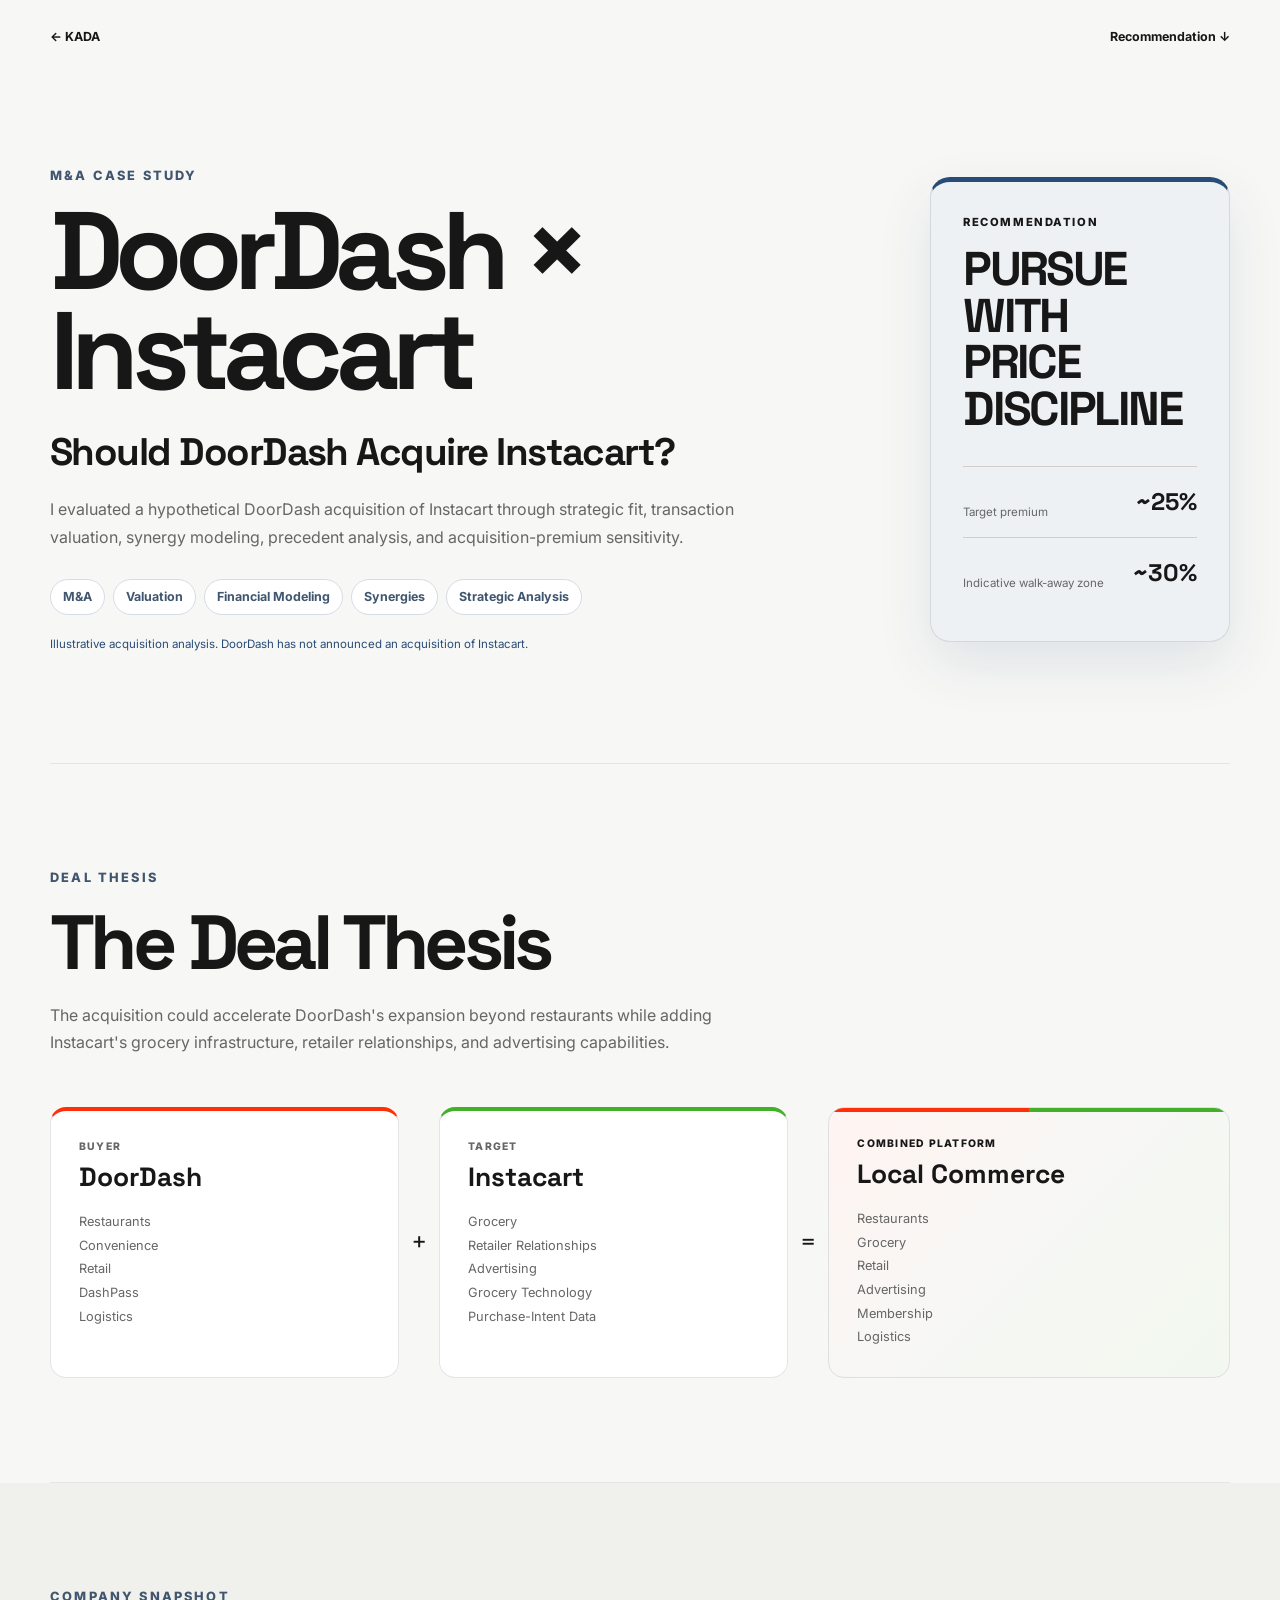
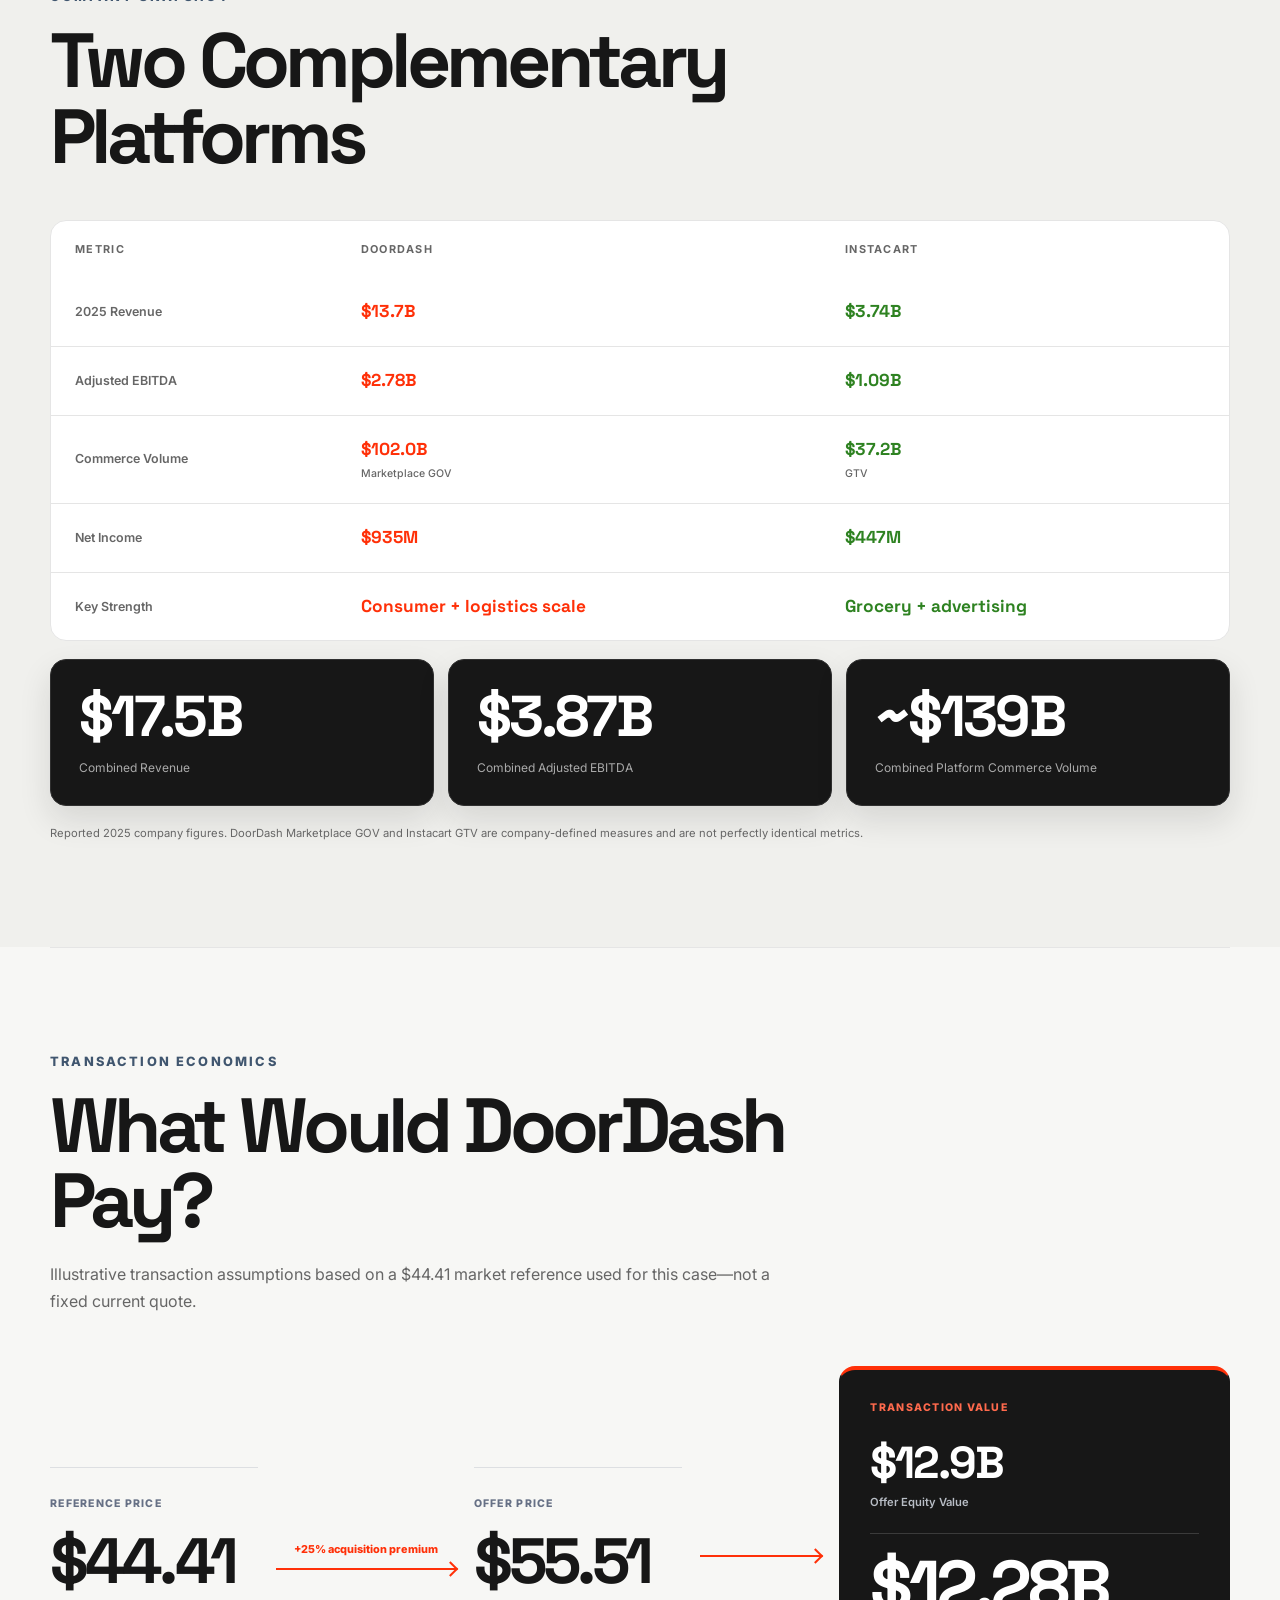
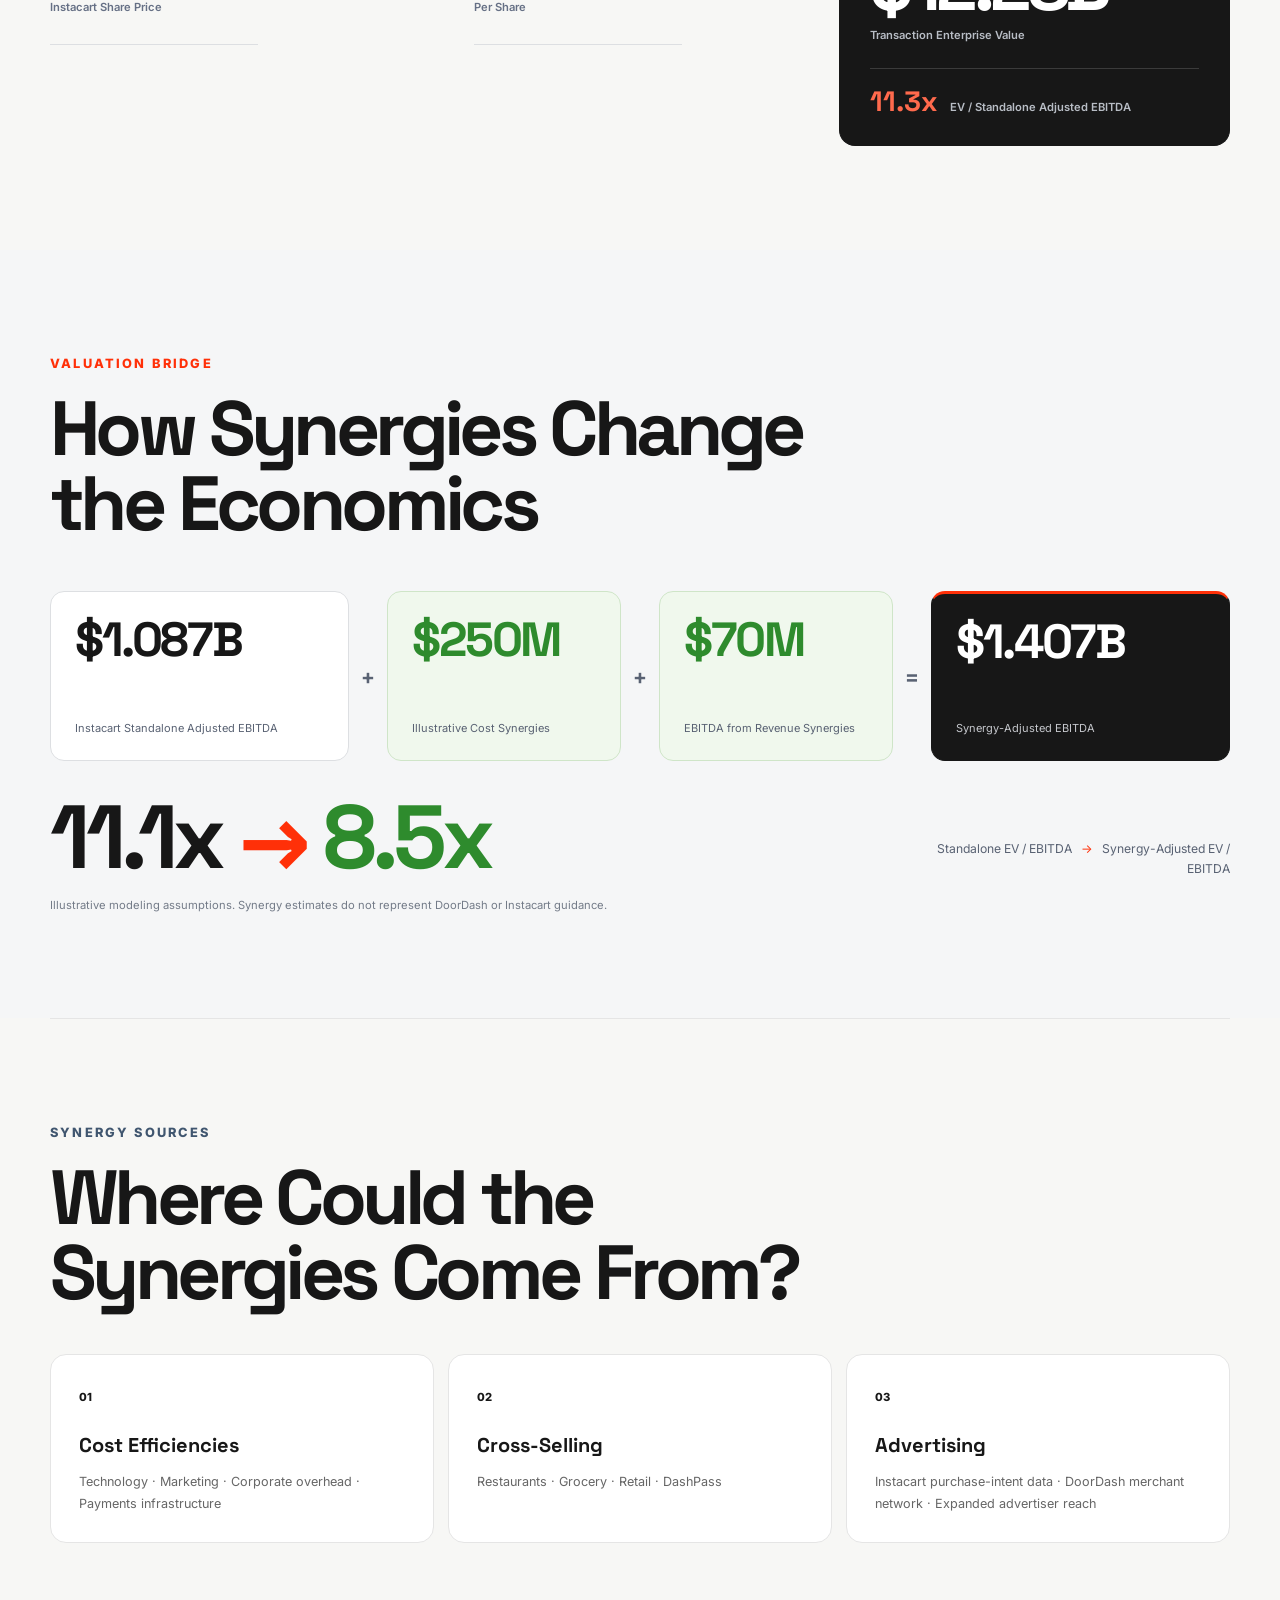
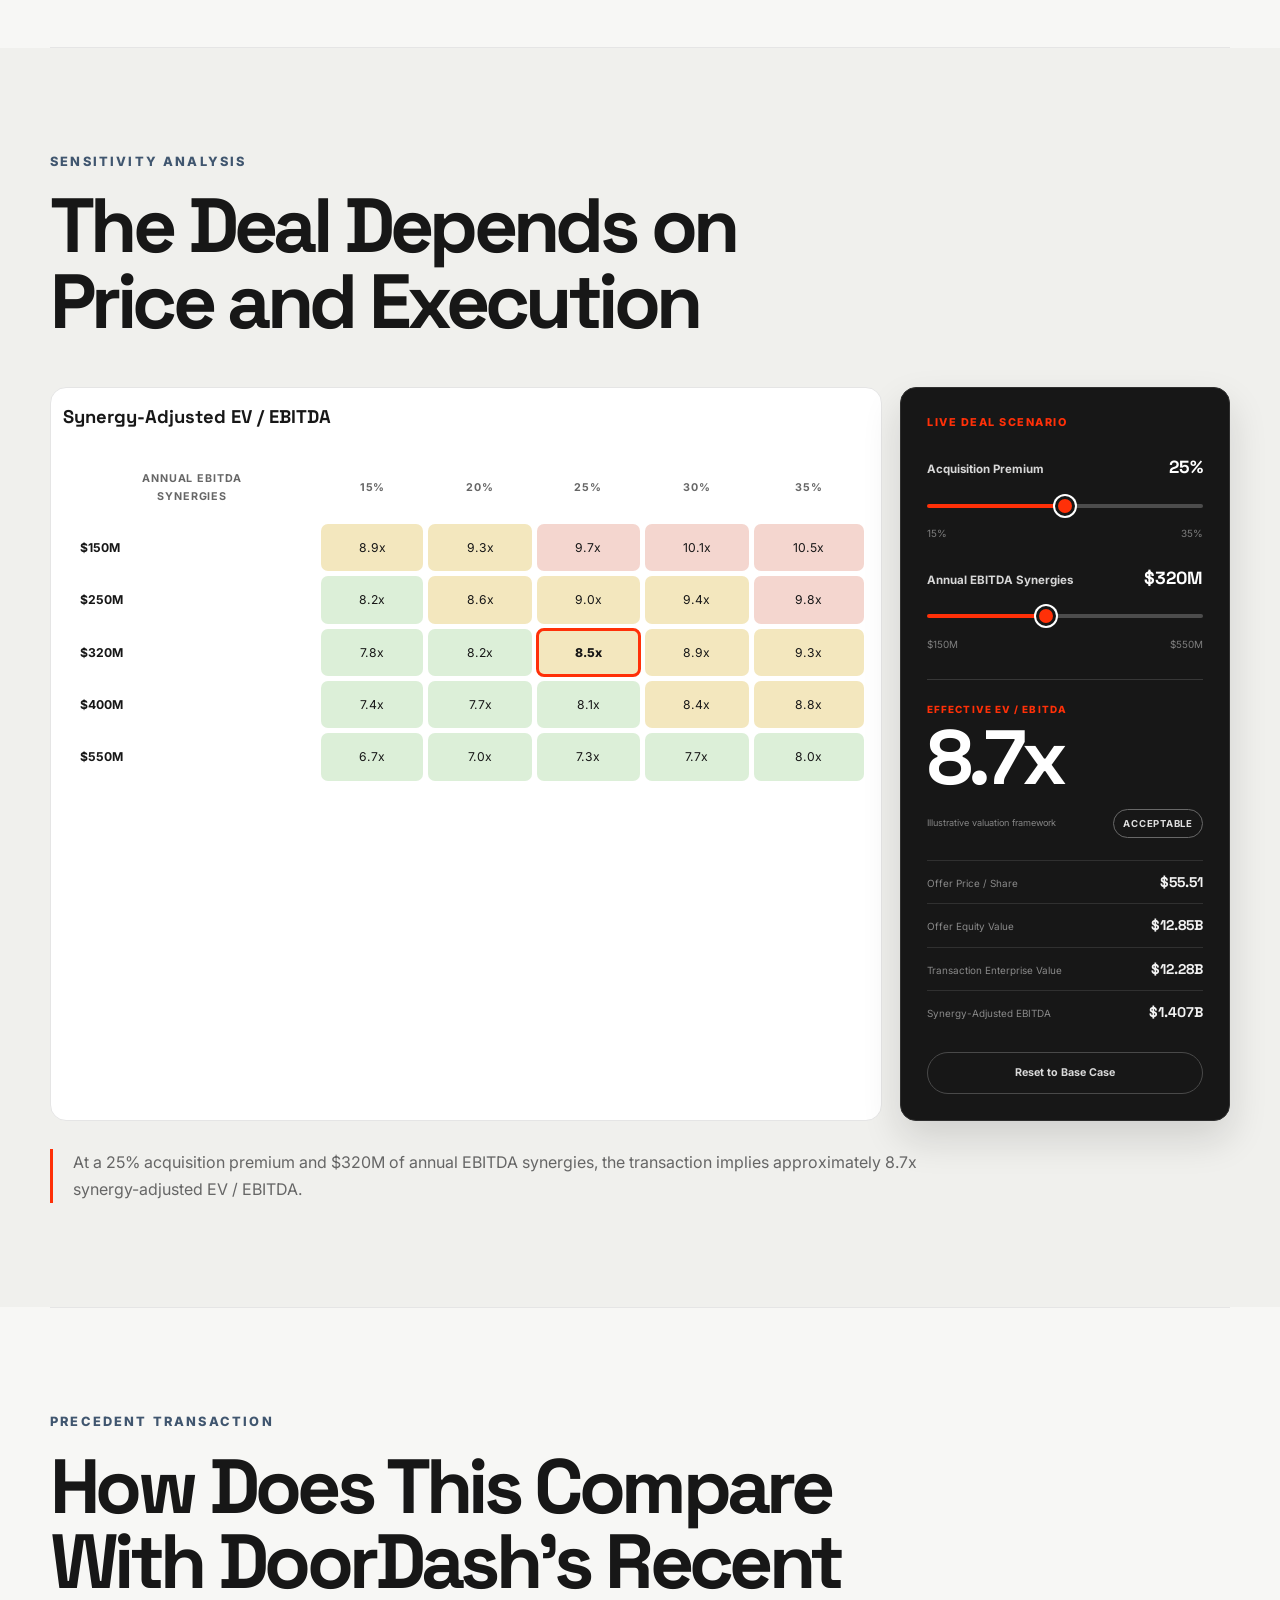
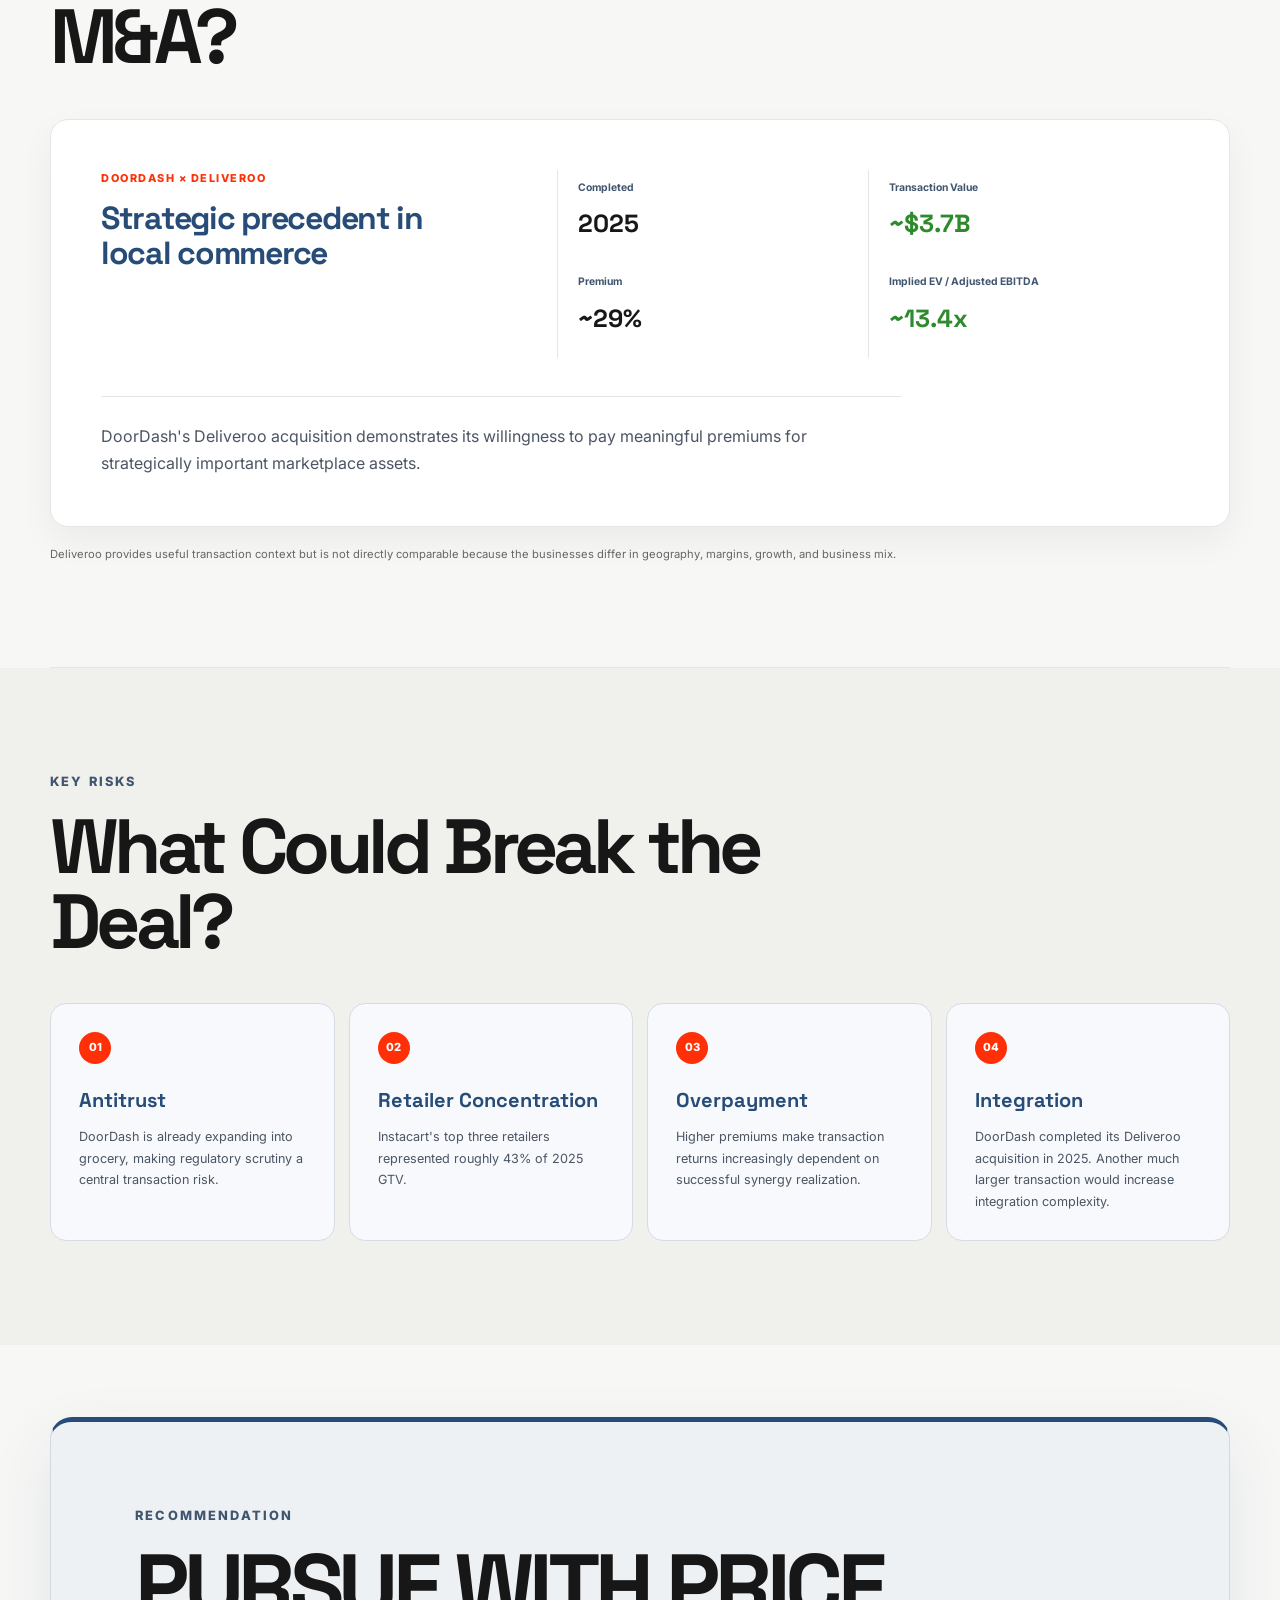
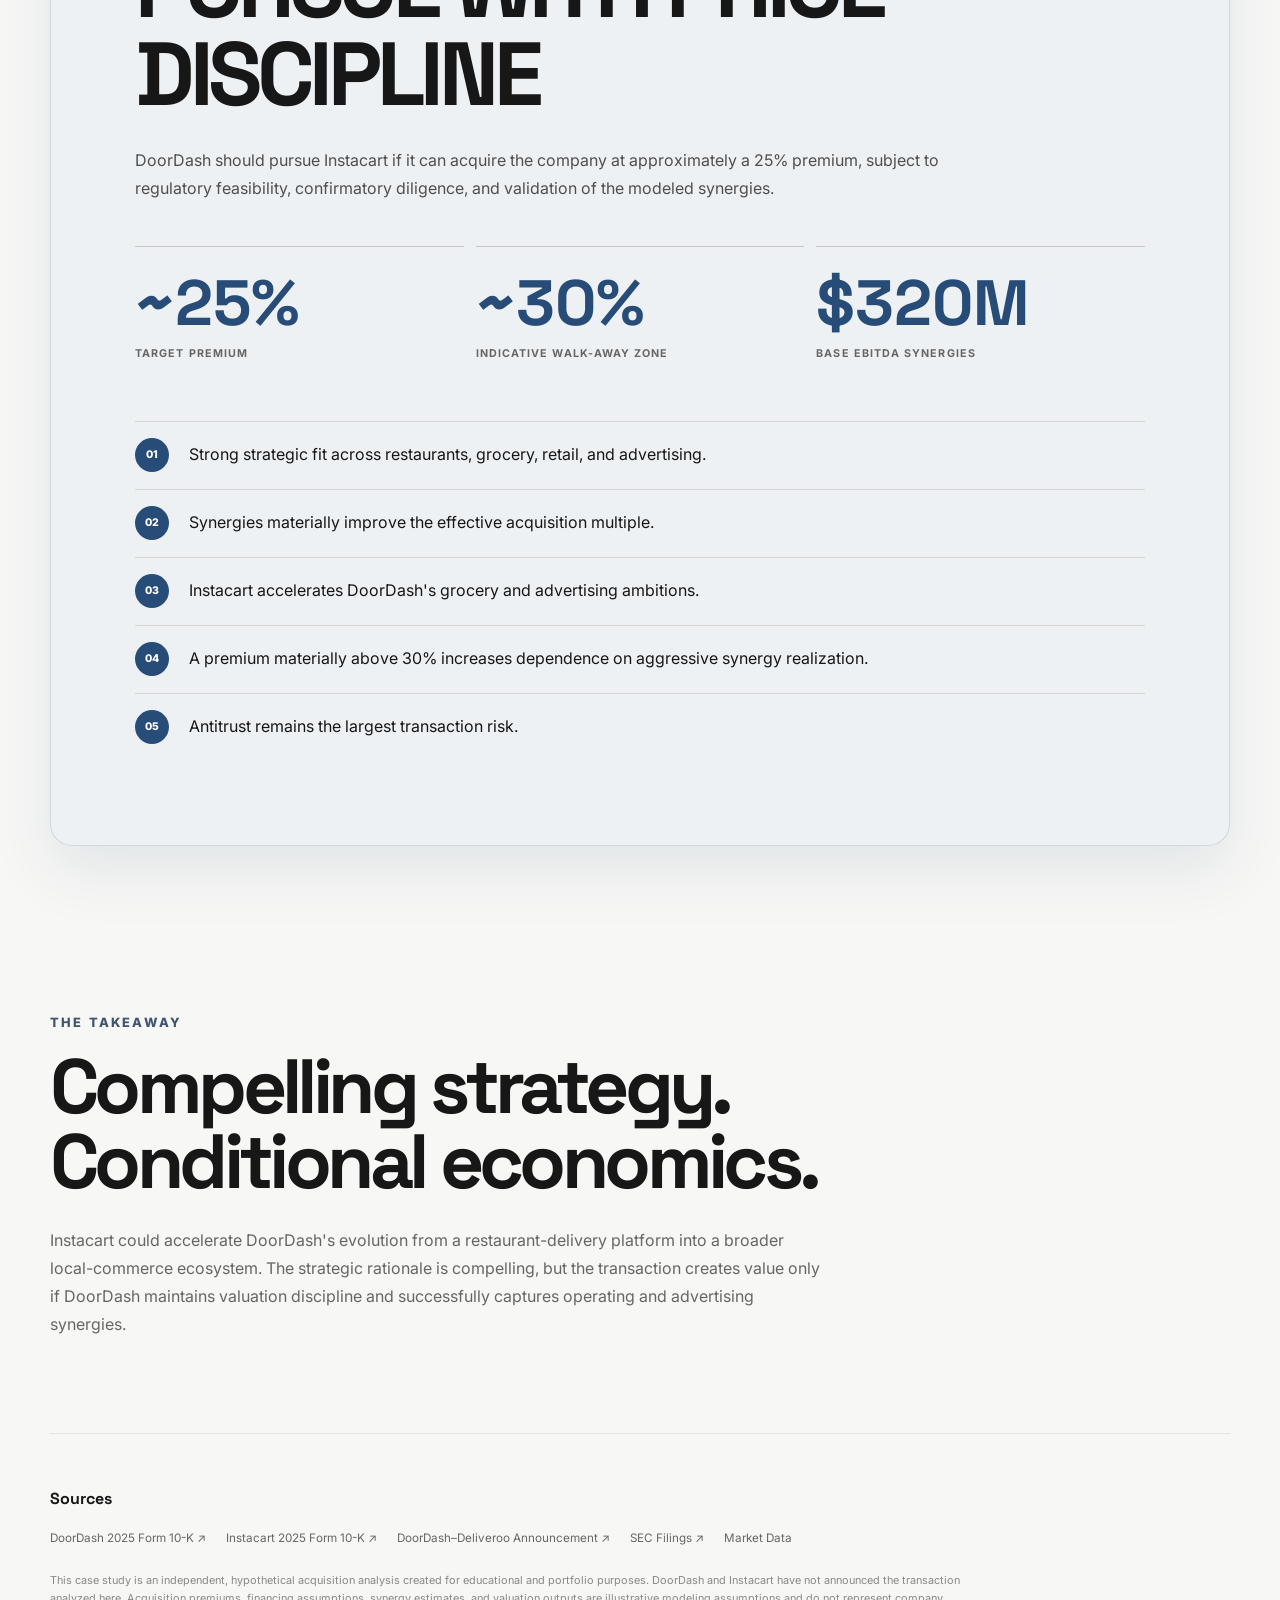
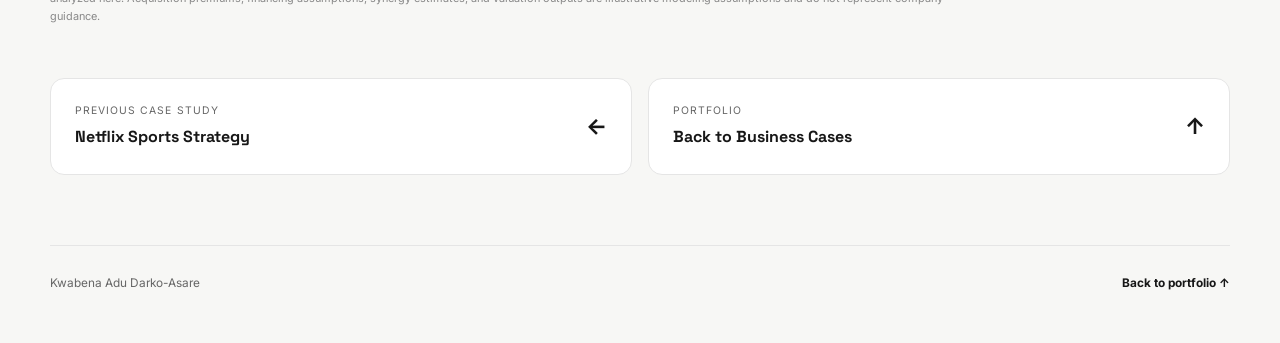
==== doordash-instacart.html @ fe9a331c "Redesign transaction price bridge" ====
<!DOCTYPE html>
<html lang="en">
<head>
  <meta charset="UTF-8" />
  <meta name="viewport" content="width=device-width, initial-scale=1.0" />
  <title>DoorDash × Instacart M&amp;A Case — Kwabena Adu Darko-Asare</title>
  <meta name="description" content="A hypothetical M&amp;A analysis evaluating whether DoorDash should acquire Instacart." />
  <link rel="preconnect" href="https://fonts.googleapis.com">
  <link rel="preconnect" href="https://fonts.gstatic.com" crossorigin>
  <link href="https://fonts.googleapis.com/css2?family=Space+Grotesk:wght@400;500;600;700&amp;family=Inter:wght@400;500;600;700&amp;display=swap" rel="stylesheet">
  <link rel="stylesheet" href="styles.css?v=20260922-33" />
  <link rel="stylesheet" href="ma-case.css?v=20260923-9" />
</head>
<body class="ma-case-page">
  <header class="ma-nav">
    <a href="index.html#work" aria-label="Back to portfolio">← <span>KADA</span></a>
    <a href="#recommendation">Recommendation ↓</a>
  </header>

  <main>
    <section class="ma-hero">
      <div class="ma-hero-main">
        <p class="ma-eyebrow">M&amp;A Case Study</p>
        <h1>DoorDash <span>×</span> Instacart</h1>
        <h2>Should DoorDash Acquire Instacart?</h2>
        <p class="ma-lede">I evaluated a hypothetical DoorDash acquisition of Instacart through strategic fit, transaction valuation, synergy modeling, precedent analysis, and acquisition-premium sensitivity.</p>
        <div class="ma-tags" aria-label="Case study skills"><span>M&amp;A</span><span>Valuation</span><span>Financial Modeling</span><span>Synergies</span><span>Strategic Analysis</span></div>
        <p class="ma-disclosure">Illustrative acquisition analysis. DoorDash has not announced an acquisition of Instacart.</p>
      </div>
      <aside class="ma-verdict" aria-label="Recommendation summary">
        <p>Recommendation</p>
        <strong>Pursue with<br />price discipline</strong>
        <dl><div><dt>Target premium</dt><dd>~25%</dd></div><div><dt>Indicative walk-away zone</dt><dd>~30%</dd></div></dl>
      </aside>
    </section>

    <section class="ma-section" id="thesis">
      <div class="ma-heading"><p class="ma-eyebrow">Deal Thesis</p><h2>The Deal Thesis</h2><p>The acquisition could accelerate DoorDash's expansion beyond restaurants while adding Instacart's grocery infrastructure, retailer relationships, and advertising capabilities.</p></div>
      <div class="combination-diagram" aria-label="DoorDash plus Instacart creates a local commerce platform">
        <article class="company-block company-block-dash"><p>Buyer</p><h3>DoorDash</h3><ul><li>Restaurants</li><li>Convenience</li><li>Retail</li><li>DashPass</li><li>Logistics</li></ul></article>
        <span class="deal-operator" aria-hidden="true">+</span>
        <article class="company-block company-block-cart"><p>Target</p><h3>Instacart</h3><ul><li>Grocery</li><li>Retailer Relationships</li><li>Advertising</li><li>Grocery Technology</li><li>Purchase-Intent Data</li></ul></article>
        <span class="deal-operator" aria-hidden="true">=</span>
        <article class="company-block company-block-combined"><p>Combined Platform</p><h3>Local Commerce</h3><ul><li>Restaurants</li><li>Grocery</li><li>Retail</li><li>Advertising</li><li>Membership</li><li>Logistics</li></ul></article>
      </div>
    </section>

    <section class="ma-section ma-section-tint" id="snapshot">
      <div class="ma-heading"><p class="ma-eyebrow">Company Snapshot</p><h2>Two Complementary Platforms</h2></div>
      <div class="table-scroll">
        <table class="company-table">
          <caption class="sr-only">2025 DoorDash and Instacart financial comparison</caption>
          <thead><tr><th scope="col">Metric</th><th scope="col">DoorDash</th><th scope="col">Instacart</th></tr></thead>
          <tbody>
            <tr><th scope="row">2025 Revenue</th><td>$13.7B</td><td>$3.74B</td></tr>
            <tr><th scope="row">Adjusted EBITDA</th><td>$2.78B</td><td>$1.09B</td></tr>
            <tr><th scope="row">Commerce Volume</th><td>$102.0B <small>Marketplace GOV</small></td><td>$37.2B <small>GTV</small></td></tr>
            <tr><th scope="row">Net Income</th><td>$935M</td><td>$447M</td></tr>
            <tr><th scope="row">Key Strength</th><td>Consumer + logistics scale</td><td>Grocery + advertising</td></tr>
          </tbody>
        </table>
      </div>
      <div class="combined-metrics"><article><strong>$17.5B</strong><span>Combined Revenue</span></article><article><strong>$3.87B</strong><span>Combined Adjusted EBITDA</span></article><article><strong>~$139B</strong><span>Combined Platform Commerce Volume</span></article></div>
      <p class="ma-note">Reported 2025 company figures. DoorDash Marketplace GOV and Instacart GTV are company-defined measures and are not perfectly identical metrics.</p>
    </section>

    <section class="ma-section" id="transaction">
      <div class="ma-heading"><p class="ma-eyebrow">Transaction Economics</p><h2>What Would DoorDash Pay?</h2><p>Illustrative transaction assumptions based on a $44.41 market reference used for this case—not a fixed current quote.</p></div>
      <div class="transaction-bridge" aria-label="Illustrative transaction value bridge">
        <article class="transaction-stage">
          <span>Reference Price</span><strong>$44.41</strong><small>Instacart Share Price</small>
        </article>
        <div class="transaction-connector transaction-premium"><span>+25% acquisition premium</span><i aria-hidden="true"></i></div>
        <article class="transaction-stage">
          <span>Offer Price</span><strong>$55.51</strong><small>Per Share</small>
        </article>
        <div class="transaction-connector" aria-hidden="true"><i></i></div>
        <article class="transaction-result">
          <span>Transaction Value</span>
          <div class="transaction-equity"><strong>$12.9B</strong><small>Offer Equity Value</small></div>
          <div class="transaction-ev"><strong>$12.28B</strong><small>Transaction Enterprise Value</small></div>
          <div class="transaction-multiple"><strong>11.3x</strong><small>EV / Standalone Adjusted EBITDA</small></div>
        </article>
      </div>
    </section>

    <section class="ma-section ma-section-dark" id="synergy-bridge">
      <div class="ma-heading"><p class="ma-eyebrow">Valuation Bridge</p><h2>How Synergies Change the Economics</h2></div>
      <div class="synergy-bridge" aria-label="Illustrative synergy-adjusted EBITDA bridge">
        <article><strong>$1.087B</strong><span>Instacart Standalone Adjusted EBITDA</span></article><b>+</b><article class="synergy-positive"><strong>$250M</strong><span>Illustrative Cost Synergies</span></article><b>+</b><article class="synergy-positive"><strong>$70M</strong><span>EBITDA from Revenue Synergies</span></article><b>=</b><article class="synergy-total"><strong>$1.407B</strong><span>Synergy-Adjusted EBITDA</span></article>
      </div>
      <div class="multiple-change"><strong><span class="multiple-start">11.1x</span> <span class="multiple-arrow">→</span> <span class="multiple-result">8.5x</span></strong><p>Standalone EV / EBITDA <span>→</span> Synergy-Adjusted EV / EBITDA</p></div>
      <p class="ma-note">Illustrative modeling assumptions. Synergy estimates do not represent DoorDash or Instacart guidance.</p>
    </section>

    <section class="ma-section" id="synergies">
      <div class="ma-heading"><p class="ma-eyebrow">Synergy Sources</p><h2>Where Could the Synergies Come From?</h2></div>
      <div class="synergy-cards">
        <article><span>01</span><h3>Cost Efficiencies</h3><p>Technology · Marketing · Corporate overhead · Payments infrastructure</p></article>
        <article><span>02</span><h3>Cross-Selling</h3><p>Restaurants · Grocery · Retail · DashPass</p></article>
        <article><span>03</span><h3>Advertising</h3><p>Instacart purchase-intent data · DoorDash merchant network · Expanded advertiser reach</p></article>
      </div>
    </section>

    <section class="ma-section ma-section-tint" id="sensitivity">
      <div class="ma-heading"><p class="ma-eyebrow">Sensitivity Analysis</p><h2>The Deal Depends on Price and Execution</h2></div>
      <div class="sensitivity-layout">
        <div class="table-scroll sensitivity-scroll">
          <table class="sensitivity-table">
            <caption>Synergy-Adjusted EV / EBITDA</caption>
            <thead><tr><th scope="col">Annual EBITDA<br />Synergies</th><th scope="col">15%</th><th scope="col">20%</th><th scope="col">25%</th><th scope="col">30%</th><th scope="col">35%</th></tr></thead>
            <tbody>
              <tr><th scope="row">$150M</th><td class="heat-mid" data-premium="15" data-synergy="150">8.9x</td><td class="heat-mid" data-premium="20" data-synergy="150">9.3x</td><td class="heat-high" data-premium="25" data-synergy="150">9.7x</td><td class="heat-high" data-premium="30" data-synergy="150">10.1x</td><td class="heat-high" data-premium="35" data-synergy="150">10.5x</td></tr>
              <tr><th scope="row">$250M</th><td class="heat-low" data-premium="15" data-synergy="250">8.2x</td><td class="heat-mid" data-premium="20" data-synergy="250">8.6x</td><td class="heat-mid" data-premium="25" data-synergy="250">9.0x</td><td class="heat-mid" data-premium="30" data-synergy="250">9.4x</td><td class="heat-high" data-premium="35" data-synergy="250">9.8x</td></tr>
              <tr><th scope="row">$320M</th><td class="heat-low" data-premium="15" data-synergy="320">7.8x</td><td class="heat-low" data-premium="20" data-synergy="320">8.2x</td><td class="heat-mid selected-cell" data-premium="25" data-synergy="320" aria-current="true">8.5x</td><td class="heat-mid" data-premium="30" data-synergy="320">8.9x</td><td class="heat-mid" data-premium="35" data-synergy="320">9.3x</td></tr>
              <tr><th scope="row">$400M</th><td class="heat-low" data-premium="15" data-synergy="400">7.4x</td><td class="heat-low" data-premium="20" data-synergy="400">7.7x</td><td class="heat-low" data-premium="25" data-synergy="400">8.1x</td><td class="heat-mid" data-premium="30" data-synergy="400">8.4x</td><td class="heat-mid" data-premium="35" data-synergy="400">8.8x</td></tr>
              <tr><th scope="row">$550M</th><td class="heat-low" data-premium="15" data-synergy="550">6.7x</td><td class="heat-low" data-premium="20" data-synergy="550">7.0x</td><td class="heat-low" data-premium="25" data-synergy="550">7.3x</td><td class="heat-low" data-premium="30" data-synergy="550">7.7x</td><td class="heat-low" data-premium="35" data-synergy="550">8.0x</td></tr>
            </tbody>
          </table>
        </div>
        <aside class="live-scenario" aria-labelledby="live-scenario-heading">
          <p class="live-scenario-label" id="live-scenario-heading">Live Deal Scenario</p>
          <div class="scenario-control">
            <div class="scenario-control-head"><label for="premium-slider">Acquisition Premium</label><output id="premium-value" for="premium-slider">25%</output></div>
            <input id="premium-slider" type="range" min="15" max="35" step="1" value="25" aria-valuemin="15" aria-valuemax="35" aria-valuenow="25" />
            <div class="range-limits"><span>15%</span><span>35%</span></div>
          </div>
          <div class="scenario-control">
            <div class="scenario-control-head"><label for="synergy-slider">Annual EBITDA Synergies</label><output id="synergy-value" for="synergy-slider">$320M</output></div>
            <input id="synergy-slider" type="range" min="150" max="550" step="10" value="320" aria-valuemin="150" aria-valuemax="550" aria-valuenow="320" />
            <div class="range-limits"><span>$150M</span><span>$550M</span></div>
          </div>
          <div class="scenario-results" aria-live="polite" aria-atomic="true">
            <div class="scenario-primary"><span>Effective EV / EBITDA</span><strong id="effective-multiple">8.7x</strong></div>
            <div class="valuation-status"><span>Illustrative valuation framework</span><strong id="valuation-indicator">ACCEPTABLE</strong></div>
            <dl>
              <div><dt>Offer Price / Share</dt><dd id="offer-price">$55.51</dd></div>
              <div><dt>Offer Equity Value</dt><dd id="offer-equity">$12.85B</dd></div>
              <div><dt>Transaction Enterprise Value</dt><dd id="transaction-ev">$12.28B</dd></div>
              <div><dt>Synergy-Adjusted EBITDA</dt><dd id="adjusted-ebitda">$1.407B</dd></div>
            </dl>
          </div>
          <button class="scenario-reset" id="scenario-reset" type="button">Reset to Base Case</button>
        </aside>
      </div>
      <p class="sensitivity-takeaway" id="sensitivity-takeaway" aria-live="polite">At a 25% acquisition premium and $320M of annual EBITDA synergies, the transaction implies approximately 8.7x synergy-adjusted EV / EBITDA.</p>
    </section>

    <section class="ma-section" id="precedent">
      <div class="ma-heading"><p class="ma-eyebrow">Precedent Transaction</p><h2>How Does This Compare With DoorDash's Recent M&amp;A?</h2></div>
      <article class="precedent-card">
        <div><p>DoorDash × Deliveroo</p><h3>Strategic precedent in local commerce</h3></div>
        <dl><div><dt>Completed</dt><dd>2025</dd></div><div><dt>Transaction Value</dt><dd>~$3.7B</dd></div><div><dt>Premium</dt><dd>~29%</dd></div><div><dt>Implied EV / Adjusted EBITDA</dt><dd>~13.4x</dd></div></dl>
        <p>DoorDash's Deliveroo acquisition demonstrates its willingness to pay meaningful premiums for strategically important marketplace assets.</p>
      </article>
      <p class="ma-note">Deliveroo provides useful transaction context but is not directly comparable because the businesses differ in geography, margins, growth, and business mix.</p>
    </section>

    <section class="ma-section ma-section-tint" id="risks">
      <div class="ma-heading"><p class="ma-eyebrow">Key Risks</p><h2>What Could Break the Deal?</h2></div>
      <div class="risk-grid">
        <article><span>01</span><h3>Antitrust</h3><p>DoorDash is already expanding into grocery, making regulatory scrutiny a central transaction risk.</p></article>
        <article><span>02</span><h3>Retailer Concentration</h3><p>Instacart's top three retailers represented roughly 43% of 2025 GTV.</p></article>
        <article><span>03</span><h3>Overpayment</h3><p>Higher premiums make transaction returns increasingly dependent on successful synergy realization.</p></article>
        <article><span>04</span><h3>Integration</h3><p>DoorDash completed its Deliveroo acquisition in 2025. Another much larger transaction would increase integration complexity.</p></article>
      </div>
    </section>

    <section class="ma-recommendation" id="recommendation">
      <p class="ma-eyebrow">Recommendation</p>
      <h2>Pursue With Price Discipline</h2>
      <p class="recommendation-copy">DoorDash should pursue Instacart if it can acquire the company at approximately a 25% premium, subject to regulatory feasibility, confirmatory diligence, and validation of the modeled synergies.</p>
      <div class="recommendation-metrics"><article><strong>~25%</strong><span>Target Premium</span></article><article><strong>~30%</strong><span>Indicative Walk-Away Zone</span></article><article><strong>$320M</strong><span>Base EBITDA Synergies</span></article></div>
      <ol><li>Strong strategic fit across restaurants, grocery, retail, and advertising.</li><li>Synergies materially improve the effective acquisition multiple.</li><li>Instacart accelerates DoorDash's grocery and advertising ambitions.</li><li>A premium materially above 30% increases dependence on aggressive synergy realization.</li><li>Antitrust remains the largest transaction risk.</li></ol>
    </section>

    <section class="ma-takeaway">
      <p class="ma-eyebrow">The Takeaway</p><h2>Compelling strategy. Conditional economics.</h2><p>Instacart could accelerate DoorDash's evolution from a restaurant-delivery platform into a broader local-commerce ecosystem. The strategic rationale is compelling, but the transaction creates value only if DoorDash maintains valuation discipline and successfully captures operating and advertising synergies.</p>
    </section>

    <section class="ma-sources" aria-labelledby="ma-sources-heading">
      <h2 id="ma-sources-heading">Sources</h2>
      <div><a href="https://ir.doordash.com/" target="_blank" rel="noopener">DoorDash 2025 Form 10-K ↗</a><a href="https://investors.instacart.com/" target="_blank" rel="noopener">Instacart 2025 Form 10-K ↗</a><a href="https://ir.doordash.com/news/news-details/2025/DoorDash-Announces-Agreement-to-Acquire-Deliveroo/default.aspx" target="_blank" rel="noopener">DoorDash–Deliveroo Announcement ↗</a><a href="https://www.sec.gov/" target="_blank" rel="noopener">SEC Filings ↗</a><span>Market Data</span></div>
      <p>This case study is an independent, hypothetical acquisition analysis created for educational and portfolio purposes. DoorDash and Instacart have not announced the transaction analyzed here. Acquisition premiums, financing assumptions, synergy estimates, and valuation outputs are illustrative modeling assumptions and do not represent company guidance.</p>
    </section>

    <nav class="ma-project-nav" aria-label="Case study navigation"><a href="netflix-sports.html"><span>Previous case study</span><strong>Netflix Sports Strategy</strong><b aria-hidden="true">←</b></a><a href="index.html#work"><span>Portfolio</span><strong>Back to Business Cases</strong><b aria-hidden="true">↑</b></a></nav>
  </main>
  <footer class="ma-footer"><span>Kwabena Adu Darko-Asare</span><a href="index.html#work">Back to portfolio ↑</a></footer>
  <script src="ma-case.js?v=20260922-1"></script>
</body>
</html>
---- styles.css ----
:root {
  --bg: #131210;
  --bg-hero: #2c2b28;
  --bg-elevated: #201f1c;
  --border: #322f2b;
  --text: #f6f4f0;
  --text-dim: #a8a49c;
  --text-faint: #6b675f;
  --accent: #f0592a;
  --accent-soft: rgba(240, 89, 42, 0.14);
  --radius: 14px;
  --max-width: 1080px;
  --font-display: "Space Grotesk", "Inter", system-ui, sans-serif;
  --font-body: "Inter", system-ui, sans-serif;
}

* { box-sizing: border-box; }

html { scroll-behavior: smooth; }

body {
  margin: 0;
  background: linear-gradient(90deg, #0f0f0e 0%, #191816 48%, var(--bg-hero) 100%);
  background-attachment: fixed;
  color: var(--text);
  font-family: var(--font-body);
  line-height: 1.6;
  -webkit-font-smoothing: antialiased;
}

@media (prefers-reduced-motion: reduce) {
  html { scroll-behavior: auto; }
}

a { color: inherit; }

/* NAV */
.nav {
  position: fixed;
  top: 0;
  left: 0;
  right: 0;
  z-index: 100;
  background: rgba(19, 18, 16, 0.7);
  backdrop-filter: blur(10px);
  border-bottom: 1px solid transparent;
  transition: border-color 0.3s ease, background 0.3s ease;
}
.nav.scrolled {
  border-bottom-color: var(--border);
  background: rgba(19, 18, 16, 0.92);
}
.nav-inner {
  max-width: 1240px;
  margin: 0 auto;
  padding: 20px 32px;
  display: flex;
  align-items: center;
  justify-content: space-between;
  gap: 24px;
}
.logo {
  font-family: var(--font-display);
  font-weight: 700;
  letter-spacing: 0.04em;
  text-decoration: none;
  font-size: 1.05rem;
  color: var(--text);
}
.nav-social {
  display: flex;
  align-items: center;
  gap: 10px;
}
.nav-social a {
  width: 36px;
  height: 36px;
  border: 1px solid rgba(240, 89, 42, 0.5);
  border-radius: 50%;
  background: var(--accent-soft);
  color: var(--accent);
  display: inline-flex;
  align-items: center;
  justify-content: center;
  font-size: 0.72rem;
  font-weight: 800;
  text-decoration: none;
  transition: background 0.2s ease, color 0.2s ease, transform 0.2s ease, box-shadow 0.25s ease;
}
.nav-social a:hover {
  background: var(--accent);
  color: #fff;
  transform: translateY(-2px);
  box-shadow: 0 0 0 6px rgba(240, 89, 42, 0.12);
}
/* HERO */
.hero {
  position: relative;
  isolation: isolate;
  background: var(--bg-hero);
  padding-top: 84px;
  overflow: hidden;
}
.hero::before {
  content: "";
  position: absolute;
  z-index: 0;
  inset: 0;
  pointer-events: none;
  background-image:
    linear-gradient(rgba(240, 89, 42, 0.25) 1px, transparent 1px),
    linear-gradient(90deg, rgba(240, 89, 42, 0.25) 1px, transparent 1px);
  background-size: 38px 38px;
  mask-image: linear-gradient(to bottom, transparent 2%, #000 18%, #000 88%, transparent 100%);
  animation:
    hero-grid-enter 0.9s cubic-bezier(0.22, 1, 0.36, 1) both,
    hero-grid-drift 16s linear 0.9s infinite,
    hero-grid-breathe 6s ease-in-out 0.9s infinite alternate;
}
.hero::after {
  content: "";
  position: absolute;
  z-index: 0;
  inset: 0;
  pointer-events: none;
  background: radial-gradient(circle at 78% 58%, rgba(240, 89, 42, 0.16), transparent 38%);
  animation: hero-grid-glow 7s ease-in-out infinite alternate;
}
.hero-light-sweep {
  position: absolute;
  z-index: 0;
  inset: 0;
  pointer-events: none;
  background: linear-gradient(105deg, transparent 32%, rgba(240, 89, 42, 0.13) 49%, transparent 66%);
  transform: translateX(-115%);
  animation: hero-light-sweep 1.35s cubic-bezier(0.22, 1, 0.36, 1) 0.05s both;
}
.hero-inner {
  position: relative;
  z-index: 1;
  max-width: 1240px;
  margin: 0 auto;
  padding: 60px 32px 0;
  display: grid;
  grid-template-columns: 1.1fr 0.9fr;
  align-items: end;
  gap: 32px;
  min-height: 620px;
}
.hero-text { padding-bottom: 96px; }
.eyebrow {
  color: var(--accent);
  font-size: 0.82rem;
  font-weight: 700;
  letter-spacing: 0.1em;
  text-transform: uppercase;
  margin: 0 0 18px;
}
.hero .eyebrow { animation: hero-content-rise 0.55s ease-out 0.18s both; }
.hero-name {
  font-family: var(--font-display);
  font-size: clamp(2.6rem, 6.4vw, 4.6rem);
  line-height: 1.02;
  font-weight: 700;
  margin: 0 0 42px;
  letter-spacing: -0.01em;
}
.hero-name-line {
  display: block;
  overflow: hidden;
}
.hero-name-line > span {
  display: block;
  animation: hero-name-enter 0.82s cubic-bezier(0.22, 1, 0.36, 1) both;
}
.hero-name-line:nth-child(1) > span { animation-delay: 0.28s; }
.hero-name-line:nth-child(2) > span { animation-delay: 0.4s; }
.hero-description {
  max-width: 670px;
  margin: 0;
  color: #c7c3bb;
  font-size: 0.96rem;
  line-height: 1.72;
  animation: hero-content-rise 0.72s ease-out 0.78s both;
}
.hero-photo-wrap {
  position: relative;
  left: 156px;
  display: flex;
  justify-content: flex-end;
  align-self: end;
  animation: hero-portrait-enter 0.95s cubic-bezier(0.22, 1, 0.36, 1) 0.34s both;
}
.hero-photo {
  --portrait-x: 0px;
  --portrait-y: 0px;
  --portrait-hover: 0px;
  position: relative;
  z-index: 1;
  width: 100%;
  max-width: 440px;
  height: auto;
  display: block;
  filter: drop-shadow(0 0 18px rgba(240, 89, 42, 0.14));
  border-radius: 12px 12px 0 0;
  transform: translate3d(var(--portrait-x), calc(var(--portrait-y) + var(--portrait-hover)), 0);
  transition: transform 0.35s ease, filter 0.35s ease;
}
.hero-photo-wrap:hover .hero-photo {
  --portrait-hover: -4px;
  filter: drop-shadow(0 8px 24px rgba(240, 89, 42, 0.24));
}

@keyframes hero-grid-enter {
  from { clip-path: inset(48% 48% 48% 48%); }
  to { clip-path: inset(0); }
}

@keyframes hero-light-sweep {
  0% { transform: translateX(-115%); opacity: 0; }
  20% { opacity: 1; }
  100% { transform: translateX(115%); opacity: 0; }
}

@keyframes hero-content-rise {
  from { opacity: 0; transform: translateY(16px); }
  to { opacity: 1; transform: translateY(0); }
}

@keyframes hero-name-enter {
  from { opacity: 0; transform: translateY(105%); }
  to { opacity: 1; transform: translateY(0); }
}

@keyframes hero-portrait-enter {
  from { opacity: 0; transform: translate3d(42px, 16px, 0) scale(1.04); }
  to { opacity: 1; transform: translate3d(0, 0, 0) scale(1); }
}

@keyframes hero-grid-drift {
  from { background-position: 0 0, 0 0; }
  to { background-position: 38px 38px, 38px 38px; }
}

@keyframes hero-grid-breathe {
  from { opacity: 0.52; }
  to { opacity: 0.76; }
}

@keyframes hero-grid-glow {
  from { transform: translate3d(-4%, 2%, 0) scale(0.94); opacity: 0.48; }
  to { transform: translate3d(5%, -3%, 0) scale(1.06); opacity: 0.78; }
}

/* SECTIONS */
.section {
  max-width: var(--max-width);
  margin: 0 auto;
  padding: 100px 32px;
}
.section-head {
  position: relative;
  display: flex;
  align-items: center;
  gap: 16px;
  margin-bottom: 56px;
  flex-wrap: wrap;
}
.section-head::after {
  width: 54px;
  height: 2px;
  margin-left: 4px;
  background: var(--accent);
  content: "";
  transform: scaleX(0);
  transform-origin: left;
  transition: transform 0.55s cubic-bezier(0.22, 1, 0.36, 1) 0.18s;
}
.section-head.in-view::after { transform: scaleX(1); }
.section-num {
  font-family: var(--font-display);
  color: var(--accent);
  font-size: 0.9rem;
  font-weight: 700;
}
.section-head h2 {
  font-family: var(--font-display);
  font-size: 2.1rem;
  margin: 0;
  font-weight: 700;
  position: relative;
  z-index: 1;
}
.section-head h2[data-ghost]::before {
  content: attr(data-ghost);
  position: absolute;
  left: -6px;
  top: 50%;
  transform: translateY(-52%);
  font-size: 4.4rem;
  font-weight: 700;
  color: transparent;
  -webkit-text-stroke: 1px var(--border);
  z-index: -1;
  white-space: nowrap;
  pointer-events: none;
}
#work .section-head h2 {
  font-family: "Bebas Neue", var(--font-display);
  font-size: 2.65rem;
  font-weight: 400;
  letter-spacing: 0.045em;
}
.section-cta {
  margin-left: auto;
}

.btn {
  display: inline-flex;
  align-items: center;
  gap: 8px;
  padding: 12px 24px;
  border-radius: 999px;
  text-decoration: none;
  font-weight: 600;
  font-size: 0.85rem;
  white-space: nowrap;
  transition: transform 0.2s ease, opacity 0.2s ease, background 0.2s ease, border-color 0.2s ease;
  position: relative;
  overflow: hidden;
}
.btn::before {
  position: absolute;
  inset: 0;
  background: linear-gradient(110deg, transparent 25%, rgba(255,255,255,0.2) 48%, transparent 72%);
  content: "";
  transform: translateX(-130%);
  transition: transform 0.55s ease;
}
.btn:hover::before { transform: translateX(130%); }
.btn-primary { background: var(--accent); color: #fff; }
.btn-primary:hover { transform: translateY(-2px); opacity: 0.92; }
.btn-outline {
  border: 1px solid var(--border);
  color: var(--text);
  background: var(--bg-elevated);
}
.btn-outline:hover { border-color: var(--accent); color: var(--accent); }

/* TABS */
.tab-bar {
  position: relative;
  display: flex;
  gap: 8px;
  flex-wrap: wrap;
  border-bottom: 1px solid var(--border);
  margin-bottom: 40px;
}
.tab-btn {
  background: none;
  border: none;
  color: var(--text-dim);
  font-family: var(--font-body);
  font-size: 0.95rem;
  font-weight: 500;
  padding: 12px 6px;
  margin-right: 26px;
  cursor: pointer;
  position: relative;
  transition: color 0.2s ease;
}
.tab-btn:hover { color: var(--text); }
.tab-btn.active { color: var(--text); font-weight: 600; }
.tab-indicator {
  position: absolute;
  left: 0;
  bottom: -1px;
  height: 2px;
  background: var(--accent);
  pointer-events: none;
  transition: width 0.32s cubic-bezier(0.22, 1, 0.36, 1), transform 0.32s cubic-bezier(0.22, 1, 0.36, 1);
}
.tab-panel[hidden] { display: none; }
.tab-panel.active { animation: panel-enter 0.35s ease both; }
@keyframes panel-enter {
  from { opacity: 0; transform: translateY(8px); }
  to { opacity: 1; transform: translateY(0); }
}

/* ENTRY LIST (Internships / Business Cases) */
.entry-list {
  display: flex;
  flex-direction: column;
  gap: 16px;
}
.entry-card {
  background: var(--bg-elevated);
  border: 1px solid var(--border);
  border-radius: var(--radius);
  padding: 26px;
  transition: border-color 0.25s ease;
}
.entry-card:hover { border-color: #3a3733; }
.entry-head {
  display: flex;
  flex-wrap: wrap;
  align-items: baseline;
  gap: 10px;
  margin-bottom: 10px;
}
.entry-head h3 {
  font-family: var(--font-display);
  font-size: 1.1rem;
  margin: 0;
}
.entry-meta {
  font-size: 0.85rem;
  color: var(--text-faint);
}
.entry-card p {
  color: var(--text-dim);
  font-size: 0.95rem;
  margin: 0;
}
.entry-card .project-links { margin-top: 14px; }
.internship-card {
  padding: 0;
  overflow: hidden;
}
.internship-copy { padding: 32px; }
.entry-kicker {
  display: block;
  margin-bottom: 12px;
  color: var(--accent);
  font-size: 0.7rem;
  font-weight: 800;
  letter-spacing: 0.12em;
  text-transform: uppercase;
}
.internship-card .entry-head { margin-bottom: 14px; }
.internship-card .entry-head h3 {
  color: #fff;
  font-size: clamp(1.65rem, 3vw, 2.35rem);
  font-weight: 700;
}
.internship-card .entry-meta { font-size: 0.95rem; }
.internship-card p { max-width: 720px; line-height: 1.7; }
.internship-card .internship-role {
  color: var(--accent);
  font-family: var(--font-display);
  font-size: clamp(1rem, 1.8vw, 1.2rem);
  font-weight: 650;
  letter-spacing: -0.01em;
}
.internship-gallery {
  padding: 0 16px 16px;
  display: grid;
  grid-template-columns: minmax(0, 1.45fr) minmax(220px, 0.55fr);
  grid-template-rows: repeat(2, 190px);
  gap: 10px;
}
.internship-photo {
  margin: 0;
  overflow: hidden;
  border-radius: calc(var(--radius) - 7px);
  background: #111;
}
.internship-photo-featured { grid-row: 1 / span 2; }
.internship-photo img {
  width: 100%;
  height: 100%;
  display: block;
  object-fit: cover;
  transition: transform 0.45s cubic-bezier(0.22, 1, 0.36, 1), filter 0.3s ease;
}
.internship-photo-featured img { object-position: center 47%; }
.internship-photo-portrait img { object-position: center 57%; }
.internship-photo:hover img {
  transform: scale(1.035);
  filter: saturate(1.06) contrast(1.02);
}

/* PROJECTS */
.project-group-heading {
  margin: 0 0 22px;
}
.project-group-heading h3 {
  margin: 0;
  color: var(--text);
  font-family: var(--font-display);
  font-size: clamp(1.4rem, 2.5vw, 2rem);
  letter-spacing: -0.025em;
}
.project-group-heading-following { margin: 70px 0 0; }
.research-project-card {
  display: grid;
  grid-template-columns: minmax(320px, 1.05fr) minmax(0, 0.95fr);
  min-height: 300px;
  overflow: hidden;
  border: 1px solid var(--border);
  border-radius: var(--radius);
  background: var(--bg-elevated);
  color: inherit;
  text-decoration: none;
  transition: translate 0.3s cubic-bezier(0.22, 1, 0.36, 1), border-color 0.25s ease, box-shadow 0.3s ease;
}
.research-project-card:hover {
  translate: 0 -6px;
  border-color: rgba(240, 89, 42, 0.52);
  box-shadow: 0 20px 48px rgba(0, 0, 0, 0.28), 0 8px 24px rgba(240, 89, 42, 0.08);
}
.research-project-visual {
  min-height: 300px;
  overflow: hidden;
  background: #e9e5dd;
}
.research-project-visual img {
  width: 100%;
  height: 100%;
  display: block;
  object-fit: contain;
  object-position: center;
  transition: transform 0.45s cubic-bezier(0.22, 1, 0.36, 1);
}
.research-project-card:hover .research-project-visual img { transform: scale(1.025); }
.research-project-copy {
  padding: clamp(28px, 5vw, 52px);
  display: flex;
  flex-direction: column;
  justify-content: center;
}
.research-project-copy h3 {
  margin: 8px 0 16px;
  font-family: var(--font-display);
  font-size: clamp(1.55rem, 3vw, 2.25rem);
  line-height: 1.12;
}
.research-project-copy p {
  max-width: 590px;
  margin: 0;
  color: var(--text-dim);
  font-size: 0.96rem;
  line-height: 1.7;
}
.research-project-link {
  margin-top: 24px;
  color: var(--accent);
  font-size: 0.86rem;
  font-weight: 700;
}
.research-project-link span {
  display: inline-block;
  transition: transform 0.2s ease;
}
.research-project-card:hover .research-project-link span { transform: translateX(5px); }
.sql-project-card { border-color: rgba(37, 99, 235, 0.34); }
.sql-project-card:hover { border-color: rgba(37, 99, 235, 0.8); box-shadow: 0 20px 48px rgba(0, 0, 0, 0.28), 0 8px 24px rgba(37, 99, 235, 0.12); }
.sql-project-card .project-kicker,
.sql-project-card .research-project-link { color: #60a5fa; }
.sql-project-visual { padding: clamp(24px, 5vw, 52px); display: grid; place-items: center; background: #0f172a; }
.sql-project-window { width: 100%; max-width: 470px; padding: 18px; border: 1px solid #334155; border-radius: 14px; background: #111c30; box-shadow: 0 22px 50px rgba(0, 0, 0, 0.28); }
.sql-project-window > span { display: block; padding-bottom: 12px; border-bottom: 1px solid #27364d; color: #94a3b8; font: 600 0.7rem var(--font-body); }
.sql-project-window code { padding: 17px 0; display: block; color: #cbd5e1; font: 500 0.77rem/1.8 ui-monospace, SFMono-Regular, Menlo, Consolas, monospace; }
.sql-project-window code b { color: #60a5fa; }
.sql-project-window code em { color: #5eead4; font-style: normal; }
.sql-project-bars { height: 54px; display: flex; align-items: flex-end; gap: 7px; }
.sql-project-bars i { flex: 1; height: 25%; border-radius: 3px 3px 0 0; background: #2563eb; }
.sql-project-bars i:nth-child(2) { height: 40%; }
.sql-project-bars i:nth-child(3) { height: 52%; }
.sql-project-bars i:nth-child(4) { height: 70%; }
.sql-project-bars i:nth-child(5) { height: 92%; background: #0f766e; }
.sql-project-bars i:nth-child(6) { height: 78%; }
.sql-project-question { margin-bottom: 10px !important; color: #e2e8f0 !important; font-weight: 600; }
.business-case-card {
  display: grid;
  grid-template-columns: minmax(240px, 0.68fr) minmax(0, 1.32fr);
  min-height: 320px;
  overflow: hidden;
  border: 1px solid #302e2a;
  border-radius: var(--radius);
  background: #181818;
  color: inherit;
  text-decoration: none;
  transition: translate 0.3s cubic-bezier(0.22, 1, 0.36, 1), border-color 0.25s ease, box-shadow 0.3s ease;
}
.business-cases-grid {
  display: grid;
  gap: 24px;
}
.business-case-card-ma { border-color: rgba(255, 48, 8, 0.32); }
.business-case-card.business-case-card-ma:hover { border-color: rgba(255, 48, 8, 0.82); }
.business-case-visual-ma {
  grid-template-columns: 1fr auto 1fr;
  gap: 13px;
  padding: 24px;
  background:
    radial-gradient(circle at 28% 50%, rgba(255, 48, 8, 0.2), transparent 32%),
    radial-gradient(circle at 72% 50%, rgba(67, 176, 42, 0.16), transparent 32%),
    #10100f;
}
.ma-brand {
  position: relative;
  z-index: 2;
  width: clamp(68px, 8vw, 96px);
  aspect-ratio: 1;
  display: grid;
  place-items: center;
  border-radius: 22px;
  color: #fff;
  font-family: var(--font-display);
  font-size: clamp(2.4rem, 5vw, 4rem);
  font-weight: 700;
  line-height: 1;
}
.ma-brand-doordash { background: #ff3008; }
.ma-brand-instacart { background: #43b02a; }
.ma-combine { position: relative; z-index: 2; color: #fff; font-size: 1.4rem; font-weight: 700; }
.business-case-card-ma .project-kicker,
.business-case-card-ma .research-project-link { color: #ff4b26; }
.business-case-card:hover {
  translate: 0 -6px;
  border-color: rgba(229, 9, 20, 0.72);
  box-shadow: 0 24px 64px rgba(0, 0, 0, 0.38), 0 10px 30px rgba(229, 9, 20, 0.1);
}
.business-case-visual {
  position: relative;
  min-height: 320px;
  overflow: hidden;
  display: grid;
  place-items: center;
  background:
    radial-gradient(circle at 50% 50%, rgba(229, 9, 20, 0.18), transparent 42%),
    linear-gradient(145deg, #090909, #111);
}
.business-case-visual::before {
  position: absolute;
  inset: 0;
  background-image:
    linear-gradient(rgba(255,255,255,0.035) 1px, transparent 1px),
    linear-gradient(90deg, rgba(255,255,255,0.035) 1px, transparent 1px);
  background-size: 42px 42px;
  content: "";
}
.business-case-mark {
  position: relative;
  z-index: 2;
  color: #e50914;
  font-family: Arial Black, Impact, sans-serif;
  font-size: clamp(6rem, 14vw, 9rem);
  font-weight: 900;
  line-height: 1;
  letter-spacing: -0.13em;
  text-shadow: 0 0 45px rgba(229, 9, 20, 0.25);
  transform: scaleX(0.72);
}
.business-case-signal {
  position: absolute;
  left: 50%;
  top: 50%;
  width: 78%;
  height: 78%;
  border: 1px solid rgba(229, 9, 20, 0.28);
  border-radius: 50%;
  transform: translate(-50%, -50%);
}
.business-case-signal-two { width: 58%; height: 58%; }
.business-case-signal-three { width: 38%; height: 38%; }
.business-case-copy {
  padding: clamp(28px, 4.5vw, 46px);
  display: flex;
  flex-direction: column;
  justify-content: center;
}
.business-case-copy .project-kicker { color: #e50914; }
.business-case-copy h3 {
  margin: 8px 0 8px;
  font-family: var(--font-display);
  font-size: clamp(1.75rem, 3.4vw, 2.75rem);
  line-height: 1;
  letter-spacing: -0.045em;
}
.business-case-copy p {
  max-width: 650px;
  margin: 0;
  color: var(--text-dim);
  font-size: 0.9rem;
  line-height: 1.62;
}
.business-case-copy .business-case-question {
  margin: 6px 0 14px;
  color: #fff;
  font-family: var(--font-display);
  font-size: clamp(1rem, 1.7vw, 1.2rem);
  font-weight: 600;
}
.business-case-copy .project-tech { margin-top: 14px; padding-right: 0; }
.business-case-copy .research-project-link { margin-top: 18px; color: #e50914; }
.business-case-card:hover .research-project-link span { transform: translateX(5px); }
.projects-grid {
  display: grid;
  grid-template-columns: repeat(auto-fit, minmax(270px, 1fr));
  gap: 24px;
}
.project-card {
  position: relative;
  display: block;
  text-decoration: none;
  background: var(--bg-elevated);
  border: 1px solid var(--border);
  border-radius: var(--radius);
  overflow: hidden;
  transition: translate 0.3s cubic-bezier(0.22, 1, 0.36, 1), border-color 0.25s ease, box-shadow 0.3s ease;
}
.project-card:hover {
  translate: 0 -6px;
  border-color: rgba(240, 89, 42, 0.52);
  box-shadow: 0 20px 48px rgba(0, 0, 0, 0.28), 0 8px 24px rgba(240, 89, 42, 0.08);
}
.project-thumb {
  position: relative;
  height: 160px;
  overflow: hidden;
  background: linear-gradient(135deg, var(--accent-soft), rgba(255,255,255,0.02));
  display: flex;
  align-items: flex-end;
  justify-content: flex-end;
}
.project-thumb-image { background: #f2f3ef; }
.project-card-featured .project-thumb { height: 190px; }
.project-thumb-image img {
  width: 100%;
  height: 100%;
  object-fit: cover;
  object-position: center 56%;
  transform: scale(1.18);
  transition: transform 0.35s ease;
}
.project-card:hover .project-thumb-image img { transform: scale(1.24); }
.project-thumb-hustle img {
  object-position: center 42%;
  transform: scale(1.08);
}
.project-card:hover .project-thumb-hustle img { transform: scale(1.12); }
.project-thumb-vibez img {
  object-position: center 44%;
  transform: scale(1.08);
}
.project-card:hover .project-thumb-vibez img { transform: scale(1.12); }
.thumb-2 { background: linear-gradient(135deg, rgba(120,170,255,0.14), rgba(255,255,255,0.02)); }
.thumb-3 { background: linear-gradient(135deg, rgba(255,120,150,0.12), rgba(255,255,255,0.02)); }
.project-arrow {
  position: absolute;
  right: 18px;
  bottom: 18px;
  z-index: 2;
  margin: 0;
  width: 32px;
  height: 32px;
  color: var(--accent);
  display: flex;
  align-items: center;
  justify-content: center;
  transition: transform 0.3s cubic-bezier(0.22, 1, 0.36, 1), color 0.2s ease;
}
.project-arrow svg {
  width: 28px;
  height: 28px;
  fill: none;
  stroke: currentColor;
  stroke-width: 1.8;
  stroke-linecap: round;
  stroke-linejoin: round;
  transition: transform 0.3s cubic-bezier(0.22, 1, 0.36, 1);
}
.project-card:hover .project-arrow {
  transform: translate(4px, -4px);
  color: #ff744b;
}
.project-card:hover .project-arrow svg { transform: translate(1px, -1px); }
.project-body { padding: 22px; }
.project-kicker {
  display: block;
  margin-bottom: 7px;
  color: var(--accent);
  font-size: 0.7rem;
  font-weight: 700;
  letter-spacing: 0.1em;
  text-transform: uppercase;
}
.project-body h3 {
  font-family: var(--font-display);
  margin: 0 0 10px;
  font-size: 1.15rem;
}
.project-body p {
  color: var(--text-dim);
  font-size: 0.95rem;
  margin: 0;
}
.project-tech {
  display: flex;
  flex-wrap: wrap;
  gap: 7px;
  margin-top: 18px;
  padding-right: 40px;
}
.project-tech span {
  padding: 5px 9px;
  border: 1px solid var(--border);
  border-radius: 999px;
  color: var(--text-dim);
  font-size: 0.72rem;
  font-weight: 600;
}

/* SKILLS */
.skills-grid {
  display: grid;
  grid-template-columns: repeat(auto-fit, minmax(220px, 1fr));
  gap: 32px;
}
.skill-group h3 {
  font-family: var(--font-display);
  font-size: 1rem;
  color: var(--text-dim);
  margin: 0 0 16px;
  font-weight: 500;
}
.pill-list {
  list-style: none;
  display: flex;
  flex-wrap: wrap;
  gap: 10px;
  padding: 0;
  margin: 0;
}
.pill-list li {
  background: var(--bg-elevated);
  border: 1px solid var(--border);
  padding: 8px 16px;
  border-radius: 999px;
  font-size: 0.88rem;
}

/* CONTACT */
.contact-box {
  background: var(--bg-elevated);
  border: 1px solid var(--border);
  border-radius: var(--radius);
  padding: 56px;
  text-align: center;
}
.contact-lead {
  color: var(--text-dim);
  font-size: 1.05rem;
  margin: 0 0 20px;
}
.contact-email {
  font-family: var(--font-display);
  font-size: clamp(1.4rem, 4vw, 2rem);
  font-weight: 700;
  text-decoration: none;
  color: var(--accent);
}
.contact-email:hover { text-decoration: underline; }
.social-links {
  margin-top: 28px;
  display: flex;
  gap: 24px;
  justify-content: center;
}
.social-links a {
  text-decoration: none;
  color: var(--text-dim);
  font-weight: 500;
  font-size: 0.92rem;
  transition: color 0.2s ease;
}
.social-links a:hover { color: var(--text); }

/* FOOTER */
.footer {
  max-width: var(--max-width);
  margin: 0 auto;
  padding: 32px 32px 60px;
  color: var(--text-faint);
  font-size: 0.85rem;
  text-align: center;
}

/* REVEAL ANIMATION */
.reveal,
.motion-reveal {
  opacity: 0;
  transform: translateY(20px);
  transition:
    opacity 0.65s ease var(--reveal-delay, 0ms),
    transform 0.65s cubic-bezier(0.22, 1, 0.36, 1) var(--reveal-delay, 0ms);
}
.reveal.in-view,
.motion-reveal.in-view { opacity: 1; transform: translateY(0); }

@media (prefers-reduced-motion: reduce) {
  .reveal,
  .motion-reveal { opacity: 1; transform: none; transition: none; }
  .tab-indicator,
  .hero-photo,
  .project-card,
  .project-thumb-image img,
  .internship-photo img,
  .project-arrow,
  .nav-social a,
  .section-head::after { transition: none; }
  .tab-panel.active { animation: none; }
  .hero-photo-wrap:hover .hero-photo { transform: none; }
  .hero::before,
  .hero::after { animation: none; }
  .hero-light-sweep,
  .hero .eyebrow,
  .hero-name-line > span,
  .hero-description,
  .hero-photo-wrap { animation: none; }
  .project-card:hover { translate: none; }
  .research-project-card:hover { translate: none; }
  .business-case-card:hover { translate: none; }
  .research-project-card:hover .research-project-visual img,
  .research-project-card:hover .research-project-link span,
  .business-case-card:hover .research-project-link span { transform: none; }
  .project-card:hover .project-arrow { transform: none; }
  .project-card:hover .project-arrow svg { transform: none; }
  .internship-photo:hover img { transform: none; }
}

/* RESPONSIVE */
@media (max-width: 860px) {
  .hero-inner { grid-template-columns: 1fr; }
  .hero-photo-wrap { left: 86px; justify-content: flex-end; order: -1; }
  .hero-photo { max-width: 300px; }
  .hero-text { padding-bottom: 40px; text-align: center; }
  .hero-description { max-width: 610px; margin: 0 auto; text-align: left; }
  .section-head h2[data-ghost]::before { display: none; }
}

@media (max-width: 720px) {
  .nav-inner { padding: 16px 20px; }
  .nav-social { gap: 8px; }
  .nav-social a { width: 32px; height: 32px; font-size: 0.66rem; }
  .section { padding: 70px 24px; }
  .hero-inner { padding: 40px 24px 0; }
  .hero-photo-wrap { left: 98px; }
  .research-project-card { grid-template-columns: 1fr; }
  .research-project-visual { min-height: 220px; }
  .business-case-card { min-height: 0; grid-template-columns: 1fr; }
  .business-case-visual { min-height: 210px; }
  .contact-box { padding: 36px 24px; }
  .section-cta { margin-left: 0; }
  .internship-copy { padding: 24px; }
  .internship-card .entry-head { align-items: flex-start; flex-direction: column; gap: 5px; }
  .internship-gallery {
    grid-template-columns: repeat(2, minmax(0, 1fr));
    grid-template-rows: 250px 150px;
  }
  .internship-photo-featured {
    grid-column: 1 / -1;
    grid-row: auto;
  }
}

@media (min-width: 980px) {
  .business-cases-grid { grid-template-columns: repeat(2, minmax(0, 1fr)); }
  .business-cases-grid .business-case-card { grid-template-columns: 1fr; grid-template-rows: 230px 1fr; }
  .business-cases-grid .business-case-visual { min-height: 230px; }
  .business-cases-grid .business-case-copy { justify-content: flex-start; }
}
---- ma-case.css ----
.ma-case-page {
  --ma-bg: #f7f7f5;
  --ma-card: #ffffff;
  --ma-ink: #171717;
  --ma-muted: #666666;
  --ma-border: #e5e5e5;
  --ma-red: #ff3008;
  --ma-green: #43b02a;
  --ma-dark: #171717;
  --ma-panel: #f3f0df;
  --ma-panel-strong: #ede8d0;
  --ma-max: 1180px;
  background: var(--ma-bg);
  color: var(--ma-ink);
}

.ma-case-page a { color: inherit; }
.ma-nav,
.ma-hero,
.ma-section,
.ma-recommendation,
.ma-takeaway,
.ma-sources,
.ma-project-nav,
.ma-footer {
  width: min(var(--ma-max), calc(100% - 64px));
  margin-inline: auto;
}
.ma-nav { padding: 27px 0; display: flex; justify-content: space-between; gap: 24px; }
.ma-nav a { color: var(--ma-ink); font-size: 0.78rem; font-weight: 700; text-decoration: none; }
.ma-nav a:last-child { color: var(--ma-ink); }
.ma-eyebrow { margin: 0 0 16px; color: #40566f; font-size: 0.8rem; font-weight: 800; letter-spacing: 0.17em; text-transform: uppercase; }

.ma-hero { min-height: 680px; padding: 92px 0 110px; display: grid; grid-template-columns: minmax(0, 1.45fr) minmax(290px, 0.55fr); align-items: center; gap: clamp(48px, 7vw, 94px); }
.ma-hero h1 { margin: 0; font-family: var(--font-display); font-size: clamp(4rem, 8.6vw, 7.7rem); line-height: 0.9; letter-spacing: -0.07em; }
.ma-hero h1 span { color: var(--ma-ink); }
.ma-hero h2 { max-width: 760px; margin: 30px 0 0; font-family: var(--font-display); font-size: clamp(1.55rem, 3vw, 2.55rem); line-height: 1.1; letter-spacing: -0.04em; }
.ma-lede { max-width: 720px; margin: 22px 0 0; color: var(--ma-muted); font-size: 1rem; line-height: 1.75; }
.ma-tags { margin-top: 28px; display: flex; flex-wrap: wrap; gap: 8px; }
.ma-tags span { padding: 7px 12px; border: 1px solid #d5dce5; border-radius: 999px; background: var(--ma-card); color: #40566f; font-size: 0.78rem; font-weight: 700; }
.ma-disclosure { margin: 20px 0 0; color: #274c77; font-size: 0.72rem; }
.ma-verdict { padding: 32px; border: 1px solid #d1d8df; border-top: 5px solid #274c77; border-radius: 20px; background: #eef1f4; color: var(--ma-ink); box-shadow: 0 22px 55px rgba(39, 76, 119, 0.11); }
.ma-verdict > p { margin: 0 0 14px; color: var(--ma-ink); font-size: 0.7rem; font-weight: 800; letter-spacing: 0.14em; text-transform: uppercase; }
.ma-verdict > strong { display: block; font-family: var(--font-display); font-size: clamp(2rem, 3.7vw, 3.2rem); line-height: 0.98; letter-spacing: -0.055em; text-transform: uppercase; }
.ma-verdict dl { margin: 34px 0 0; }
.ma-verdict dl div { padding: 16px 0; display: flex; align-items: end; justify-content: space-between; gap: 18px; border-top: 1px solid #d2cfc8; }
.ma-verdict dt { color: var(--ma-muted); font-size: 0.72rem; }
.ma-verdict dd { margin: 0; color: var(--ma-ink); font-family: var(--font-display); font-size: 1.5rem; font-weight: 700; }

.ma-section { padding: 104px 0; border-top: 1px solid var(--ma-border); }
.ma-section-tint { position: relative; }
.ma-section-tint::before { position: absolute; z-index: -1; inset: 0 calc((100vw - min(var(--ma-max), calc(100vw - 64px))) / -2); background: #f0f0ed; content: ""; }
.ma-heading { max-width: 850px; }
.ma-heading h2,
.ma-recommendation h2,
.ma-takeaway h2 { margin: 0; font-family: var(--font-display); font-size: clamp(2.55rem, 6vw, 5rem); line-height: 0.98; letter-spacing: -0.06em; }
.ma-heading > p:last-child { max-width: 720px; margin: 22px 0 0; color: var(--ma-muted); line-height: 1.72; }

.combination-diagram { margin-top: 50px; display: grid; grid-template-columns: 1fr auto 1fr auto 1.15fr; align-items: stretch; gap: 12px; }
.company-block { min-width: 0; padding: 28px; border: 1px solid var(--ma-border); border-radius: 16px; background: var(--ma-card); }
.company-block > p { margin: 0 0 8px; color: var(--ma-muted); font-size: 0.65rem; font-weight: 800; letter-spacing: 0.12em; text-transform: uppercase; }
.company-block h3 { margin: 0 0 20px; font-family: var(--font-display); font-size: 1.65rem; line-height: 1; }
.company-block ul { margin: 0; padding: 0; list-style: none; color: var(--ma-muted); font-size: 0.8rem; line-height: 1.85; }
.company-block-dash { border-top: 4px solid var(--ma-red); }
.company-block-cart { border-top: 4px solid var(--ma-green); }
.company-block-combined {
  position: relative;
  overflow: hidden;
  border-color: #dddfe2;
  background: linear-gradient(135deg, #fff4f1 0%, #f7f7f5 48%, #f1f8ee 100%);
  color: var(--ma-ink);
}
.company-block-combined::before {
  position: absolute;
  top: 0;
  right: 0;
  left: 0;
  height: 4px;
  background: linear-gradient(90deg, #ff3008 0%, #ff3008 50%, #43b02a 50%, #43b02a 100%);
  content: "";
}
.company-block-combined > p { color: var(--ma-ink); }
.company-block-combined ul { color: var(--ma-muted); }
.deal-operator { align-self: center; color: var(--ma-ink); font-family: var(--font-display); font-size: 1.65rem; }

.table-scroll { margin-top: 46px; overflow-x: auto; border: 1px solid var(--ma-border); border-radius: 16px; background: var(--ma-card); }
.company-table { width: 100%; min-width: 660px; border-collapse: collapse; }
.company-table th, .company-table td { padding: 20px 24px; border-bottom: 1px solid var(--ma-border); text-align: left; }
.company-table tr:last-child th, .company-table tr:last-child td { border-bottom: 0; }
.company-table thead th { color: var(--ma-muted); font-size: 0.68rem; letter-spacing: 0.12em; text-transform: uppercase; }
.company-table tbody th { color: var(--ma-muted); font-size: 0.78rem; font-weight: 600; }
.company-table tbody td { font-family: var(--font-display); font-size: 1.08rem; font-weight: 700; }
.company-table tbody td:nth-child(2) { color: var(--ma-red); }
.company-table tbody td:nth-child(3) { color: #2e8221; }
.company-table small { display: block; margin-top: 3px; color: var(--ma-muted); font-family: var(--font-body); font-size: 0.66rem; font-weight: 500; }
.combined-metrics { margin-top: 18px; display: grid; grid-template-columns: repeat(3, 1fr); gap: 14px; }
.combined-metrics article { padding: 28px; border: 1px solid #303030; border-radius: 16px; background: #171717; box-shadow: 0 14px 32px rgba(23, 23, 23, 0.12); }
.combined-metrics strong { display: block; color: #fff; font-family: var(--font-display); font-size: clamp(2.2rem, 4.5vw, 3.8rem); line-height: 1; letter-spacing: -0.05em; }
.combined-metrics span { display: block; margin-top: 12px; color: #aaa; font-size: 0.75rem; }
.ma-note { margin: 18px 0 0; color: var(--ma-muted); font-size: 0.7rem; line-height: 1.65; }

.transaction-bridge { margin-top: 50px; display: grid; grid-template-columns: minmax(150px, .72fr) minmax(120px, .62fr) minmax(150px, .72fr) minmax(90px, .42fr) minmax(300px, 1.35fr); align-items: center; gap: 18px; }
.transaction-stage { padding: 28px 0; border-top: 1px solid #dddfe2; border-bottom: 1px solid #dddfe2; }
.transaction-stage > span,
.transaction-result > span { display: block; color: #667085; font-size: 0.66rem; font-weight: 800; letter-spacing: 0.12em; text-transform: uppercase; }
.transaction-stage > strong { display: block; margin-top: 20px; color: #171717; font-family: var(--font-display); font-size: clamp(2.7rem, 5vw, 4.4rem); line-height: .9; letter-spacing: -0.06em; }
.transaction-stage small,
.transaction-result small { display: block; margin-top: 10px; color: #667085; font-size: 0.7rem; font-weight: 600; line-height: 1.4; }
.transaction-connector { min-width: 0; }
.transaction-connector > span { display: block; margin-bottom: 12px; color: #ff3008; font-size: 0.68rem; font-weight: 800; line-height: 1.35; text-align: center; }
.transaction-connector > i { position: relative; height: 2px; display: block; background: #ff3008; }
.transaction-connector > i::after { position: absolute; top: 50%; right: 0; width: 9px; height: 9px; border-top: 2px solid #ff3008; border-right: 2px solid #ff3008; content: ""; transform: translateY(-50%) rotate(45deg); }
.transaction-result { padding: 30px; border: 1px solid #171717; border-top: 4px solid #ff3008; border-radius: 16px; background: #171717; color: #fff; }
.transaction-result > span { color: #ff6a4d; }
.transaction-equity { margin-top: 24px; }
.transaction-equity strong { color: #fff; font-family: var(--font-display); font-size: clamp(2rem, 3.5vw, 3rem); line-height: 1; letter-spacing: -0.045em; }
.transaction-ev { margin-top: 22px; padding-top: 22px; border-top: 1px solid #3b3b3b; }
.transaction-ev strong { display: block; color: #fff; font-family: var(--font-display); font-size: clamp(3rem, 5.5vw, 5rem); line-height: .88; letter-spacing: -0.065em; }
.transaction-result small { color: #b8bdc5; }
.transaction-multiple { margin-top: 24px; padding-top: 18px; display: flex; align-items: baseline; gap: 12px; border-top: 1px solid #3b3b3b; }
.transaction-multiple strong { color: #ff6a4d; font-family: var(--font-display); font-size: 1.75rem; line-height: 1; }
.transaction-multiple small { margin: 0; }

.ma-section-dark { position: relative; border: 0; color: var(--ma-ink); }
.ma-section-dark::before { position: absolute; z-index: -1; inset: 0 calc((100vw - min(var(--ma-max), calc(100vw - 64px))) / -2); background: #f5f6f7; content: ""; }
.ma-section-dark .ma-heading h2 { color: var(--ma-ink); }
.ma-section-dark .ma-eyebrow { color: #ff3008; }
.synergy-bridge { margin-top: 50px; display: grid; grid-template-columns: 1.15fr auto 0.9fr auto 0.9fr auto 1.15fr; align-items: stretch; gap: 12px; }
.synergy-bridge article { min-height: 170px; padding: 24px; display: flex; flex-direction: column; justify-content: space-between; border: 1px solid #dddfe2; border-radius: 14px; background: #ffffff; }
.synergy-bridge strong { color: var(--ma-ink); font-family: var(--font-display); font-size: clamp(1.8rem, 3.8vw, 3rem); line-height: 1; letter-spacing: -0.05em; }
.synergy-bridge span { color: #596273; font-size: 0.69rem; line-height: 1.45; }
.synergy-bridge > b { align-self: center; color: #596273; font-size: 1.3rem; }
.synergy-bridge .synergy-positive { border-color: #cfe5c8; background: #f0f8ed; }
.synergy-bridge .synergy-positive strong { color: #2e8b2d; }
.synergy-bridge .synergy-total { border-color: #171717; border-top: 3px solid #ff3008; background: #171717; }
.synergy-bridge .synergy-total strong { color: #fff; }
.synergy-bridge .synergy-total span { color: #c5c7cc; }
.multiple-change { margin-top: 36px; display: flex; align-items: flex-end; justify-content: space-between; gap: 30px; }
.multiple-change strong { font-family: var(--font-display); font-size: clamp(3rem, 7vw, 6rem); line-height: 0.9; letter-spacing: -0.06em; }
.multiple-change .multiple-start { color: #171717; }
.multiple-change .multiple-arrow { color: #ff3008; }
.multiple-change .multiple-result { color: #2e8b2d; }
.multiple-change p { max-width: 330px; margin: 0; color: #596273; font-size: 0.76rem; text-align: right; }
.multiple-change p span { padding: 0 6px; color: #ff3008; }
.ma-section-dark .ma-note { color: #737b88; }

.synergy-cards, .risk-grid { margin-top: 44px; display: grid; grid-template-columns: repeat(3, 1fr); gap: 14px; }
.synergy-cards article, .risk-grid article { padding: 28px; border: 1px solid var(--ma-border); border-radius: 16px; background: var(--ma-card); }
.synergy-cards article > span, .risk-grid article > span { color: var(--ma-ink); font-size: 0.7rem; font-weight: 800; }
.synergy-cards h3, .risk-grid h3 { margin: 20px 0 10px; font-family: var(--font-display); font-size: 1.25rem; }
.synergy-cards p, .risk-grid p { margin: 0; color: var(--ma-muted); font-size: 0.79rem; line-height: 1.7; }

.sensitivity-layout { margin-top: 48px; display: grid; grid-template-columns: minmax(0, 1fr) minmax(290px, 330px); gap: 18px; align-items: stretch; }
.sensitivity-scroll { margin-top: 0; }
.sensitivity-table { width: 100%; min-width: 660px; border-collapse: separate; border-spacing: 5px; padding: 12px; }
.sensitivity-table caption { padding: 14px 12px 8px; color: var(--ma-ink); font-family: var(--font-display); font-size: 1.15rem; font-weight: 700; text-align: left; }
.sensitivity-table th, .sensitivity-table td { padding: 14px 12px; border-radius: 7px; font-size: 0.76rem; text-align: center; }
.sensitivity-table thead th { color: var(--ma-muted); font-size: 0.67rem; letter-spacing: 0.08em; text-transform: uppercase; }
.sensitivity-table tbody th { text-align: left; }
.heat-low { background: #dcefd8; }
.heat-mid { background: #f3e7be; }
.heat-high { background: #f4d6cf; }
.sensitivity-table .selected-cell { position: relative; outline: 3px solid var(--ma-red); outline-offset: -2px; box-shadow: inset 0 0 0 1px rgba(255, 255, 255, 0.75); font-weight: 800; }
.live-scenario { padding: 26px; border: 1px solid #2f2f2f; border-radius: 16px; background: #171717; color: #fff; box-shadow: 0 18px 38px rgba(23, 23, 23, 0.14); }
.live-scenario-label { margin: 0 0 22px; color: var(--ma-red); font-size: 0.68rem; font-weight: 800; letter-spacing: 0.14em; text-transform: uppercase; }
.scenario-control { margin-top: 22px; }
.scenario-control-head { display: flex; align-items: baseline; justify-content: space-between; gap: 16px; }
.scenario-control label { color: #d7d7d7; font-size: 0.72rem; font-weight: 700; }
.scenario-control output { color: #fff; font-family: var(--font-display); font-size: 1.1rem; font-weight: 700; }
.scenario-control input[type="range"] {
  --range-progress: 50%;
  width: 100%;
  height: 32px;
  margin: 8px 0 0;
  appearance: none;
  -webkit-appearance: none;
  border: 0;
  background: transparent;
  cursor: pointer;
}
.scenario-control input[type="range"]::-webkit-slider-runnable-track { height: 4px; border-radius: 999px; background: linear-gradient(to right, var(--ma-red) 0 var(--range-progress), #4c4c4c var(--range-progress) 100%); }
.scenario-control input[type="range"]::-moz-range-track { height: 4px; border-radius: 999px; background: linear-gradient(to right, var(--ma-red) 0 var(--range-progress), #4c4c4c var(--range-progress) 100%); }
.scenario-control input[type="range"]::-webkit-slider-thumb { width: 20px; height: 20px; margin-top: -8px; appearance: none; -webkit-appearance: none; border: 3px solid #171717; border-radius: 50%; background: var(--ma-red); box-shadow: 0 0 0 2px #fff; }
.scenario-control input[type="range"]::-moz-range-thumb { width: 16px; height: 16px; border: 3px solid #171717; border-radius: 50%; background: var(--ma-red); box-shadow: 0 0 0 2px #fff; }
.scenario-control input[type="range"]:focus-visible { outline: 2px solid #fff; outline-offset: 3px; border-radius: 4px; }
.range-limits { margin-top: -3px; display: flex; justify-content: space-between; color: #7f7f7f; font-size: 0.62rem; }
.scenario-results { margin-top: 26px; padding-top: 22px; border-top: 1px solid #373737; }
.scenario-primary > span { display: block; color: var(--ma-red); font-size: 0.62rem; font-weight: 800; letter-spacing: 0.11em; text-transform: uppercase; }
.scenario-primary > strong { display: block; margin-top: 6px; font-family: var(--font-display); font-size: clamp(3.4rem, 6vw, 4.8rem); line-height: 0.9; letter-spacing: -0.06em; }
.valuation-status { margin-top: 16px; display: flex; align-items: center; justify-content: space-between; gap: 12px; }
.valuation-status span { max-width: 150px; color: #858585; font-size: 0.57rem; line-height: 1.35; }
.valuation-status strong { padding: 6px 9px; border: 1px solid #686868; border-radius: 999px; color: #dedede; font-size: 0.6rem; letter-spacing: 0.08em; }
.valuation-status strong[data-status="attractive"] { border-color: #43b02a; color: #79cf65; }
.valuation-status strong[data-status="expensive"] { border-color: var(--ma-red); color: #ff765b; }
.scenario-results dl { margin: 22px 0 0; }
.scenario-results dl div { padding: 10px 0; display: flex; align-items: baseline; justify-content: space-between; gap: 16px; border-top: 1px solid #303030; }
.scenario-results dt { color: #898989; font-size: 0.62rem; }
.scenario-results dd { margin: 0; color: #f2f2f2; font-family: var(--font-display); font-size: 0.88rem; font-weight: 700; text-align: right; }
.scenario-reset { width: 100%; min-height: 42px; margin-top: 18px; border: 1px solid #494949; border-radius: 999px; background: transparent; color: #d9d9d9; font: 700 0.67rem var(--font-body); cursor: pointer; transition: border-color 0.2s ease, background 0.2s ease, color 0.2s ease; }
.scenario-reset:hover { border-color: var(--ma-red); background: var(--ma-red); color: #fff; }
.scenario-reset:focus-visible { outline: 2px solid #fff; outline-offset: 3px; }
.sensitivity-takeaway { max-width: 900px; margin: 28px 0 0; padding-left: 20px; border-left: 3px solid var(--ma-red); color: var(--ma-muted); line-height: 1.7; }

.precedent-card { margin-top: 44px; padding: clamp(28px, 5vw, 50px); display: grid; grid-template-columns: 1.15fr 1.85fr; gap: 38px 70px; border: 1px solid var(--ma-border); border-radius: 18px; background: var(--ma-card); box-shadow: 0 14px 35px rgba(23,23,23,0.05); }
.precedent-card > div > p { margin: 0; color: #ff3008; font-size: 0.68rem; font-weight: 800; letter-spacing: 0.14em; text-transform: uppercase; }
.precedent-card h3 { margin: 14px 0 0; color: #274c77; font-family: var(--font-display); font-size: 2rem; line-height: 1.08; letter-spacing: -0.04em; }
.precedent-card dl { margin: 0; display: grid; grid-template-columns: repeat(2, 1fr); }
.precedent-card dl div { padding: 10px 20px 20px; border-left: 1px solid var(--ma-border); }
.precedent-card dt { color: #40566f; font-size: 0.65rem; font-weight: 700; }
.precedent-card dd { margin: 8px 0 0; color: #171717; font-family: var(--font-display); font-size: 1.55rem; font-weight: 700; }
.precedent-card dl div:nth-child(even) dd { color: #2e8b2d; }
.precedent-card > p { grid-column: 1 / -1; max-width: 800px; margin: 0; padding-top: 26px; border-top: 1px solid var(--ma-border); color: #4b5563; line-height: 1.65; }
.risk-grid { grid-template-columns: repeat(4, 1fr); }
.risk-grid article { border-color: #d5dce5; background: #f7f9fc; }
.risk-grid article > span { width: 32px; height: 32px; display: grid; place-items: center; border-radius: 50%; background: #ff3008; color: #fff; }
.risk-grid h3 { color: #274c77; }
.risk-grid p { color: #4b5563; }

.ma-recommendation { margin-top: 72px; margin-bottom: 72px; padding: clamp(44px, 7vw, 84px); border: 1px solid #d1d8df; border-top: 5px solid #274c77; border-radius: 22px; background: #eef1f4; color: var(--ma-ink); box-shadow: 0 24px 62px rgba(39, 76, 119, 0.1); }
.ma-recommendation h2 { max-width: 900px; font-size: clamp(3.1rem, 7vw, 6.2rem); text-transform: uppercase; }
.recommendation-copy { max-width: 880px; margin: 28px 0 0; color: #4f4f4f; line-height: 1.75; }
.recommendation-metrics { margin-top: 44px; display: grid; grid-template-columns: repeat(3, 1fr); gap: 12px; }
.recommendation-metrics article { padding: 24px 0; border-top: 1px solid #c9c5bd; }
.recommendation-metrics strong { display: block; color: #274c77; font-family: var(--font-display); font-size: clamp(2.6rem, 5vw, 4.2rem); line-height: 1; }
.recommendation-metrics span { display: block; margin-top: 10px; color: var(--ma-muted); font-size: 0.67rem; font-weight: 700; letter-spacing: 0.1em; text-transform: uppercase; }
.ma-recommendation ol { margin: 34px 0 0; padding: 0; list-style: none; counter-reset: rationale; }
.ma-recommendation li { min-height: 68px; padding: 16px 0; display: grid; grid-template-columns: 40px 1fr; align-items: center; gap: 14px; border-top: 1px solid #d8d5ce; color: var(--ma-ink); counter-increment: rationale; }
.ma-recommendation li::before { width: 34px; height: 34px; display: grid; place-items: center; border-radius: 50%; background: #274c77; color: #fff; font-size: 0.66rem; font-weight: 800; line-height: 1; content: "0" counter(rationale); }

.ma-takeaway { padding: 95px 0; }
.ma-takeaway h2 { max-width: 850px; }
.ma-takeaway > p:last-child { max-width: 780px; margin: 26px 0 0; color: var(--ma-muted); line-height: 1.75; }
.ma-sources { padding: 52px 0; border-top: 1px solid var(--ma-border); }
.ma-sources h2 { margin: 0 0 18px; font-family: var(--font-display); font-size: 1rem; }
.ma-sources div { display: flex; flex-wrap: wrap; gap: 10px 20px; }
.ma-sources a, .ma-sources div span { color: var(--ma-muted); font-size: 0.73rem; text-decoration: none; }
.ma-sources a:hover { color: var(--ma-ink); }
.ma-sources > p { max-width: 920px; margin: 24px 0 0; color: #888; font-size: 0.68rem; line-height: 1.65; }
.ma-project-nav { padding: 0 0 70px; display: grid; grid-template-columns: repeat(2, 1fr); gap: 16px; }
.ma-project-nav a { padding: 24px; display: grid; grid-template-columns: 1fr auto; border: 1px solid var(--ma-border); border-radius: 14px; background: #fff; text-decoration: none; }
.ma-project-nav span { grid-column: 1; color: var(--ma-muted); font-size: 0.65rem; text-transform: uppercase; letter-spacing: 0.1em; }
.ma-project-nav strong { grid-column: 1; margin-top: 5px; font-family: var(--font-display); }
.ma-project-nav b { grid-column: 2; grid-row: 1 / span 2; align-self: center; color: var(--ma-ink); font-size: 1.4rem; }
.ma-footer { padding: 28px 0 50px; display: flex; justify-content: space-between; gap: 24px; border-top: 1px solid var(--ma-border); color: var(--ma-muted); font-size: 0.74rem; }
.ma-footer a { color: var(--ma-ink); font-weight: 700; text-decoration: none; }
.sr-only { position: absolute; width: 1px; height: 1px; padding: 0; overflow: hidden; clip: rect(0,0,0,0); white-space: nowrap; border: 0; }

@media (max-width: 980px) {
  .ma-hero { min-height: auto; grid-template-columns: 1fr; }
  .ma-verdict { max-width: 520px; }
  .combination-diagram { grid-template-columns: 1fr; }
  .deal-operator { justify-self: center; }
  .transaction-bridge, .synergy-bridge { grid-template-columns: 1fr; }
  .synergy-bridge article { min-height: 130px; }
  .synergy-bridge > b { justify-self: center; transform: rotate(90deg); }
  .transaction-stage { padding: 24px 0; }
  .transaction-connector { width: 100%; display: grid; justify-items: center; }
  .transaction-connector > span { margin-bottom: 10px; }
  .transaction-connector > i { width: 2px; height: 42px; }
  .transaction-connector > i::after { top: auto; right: 50%; bottom: 0; transform: translateX(50%) rotate(135deg); }
  .sensitivity-layout { grid-template-columns: 1fr; }
  .live-scenario { max-width: 100%; }
  .scenario-results dl { display: grid; grid-template-columns: repeat(2, 1fr); gap: 0 18px; }
  .risk-grid { grid-template-columns: repeat(2, 1fr); }
}

@media (max-width: 700px) {
  .ma-nav, .ma-hero, .ma-section, .ma-recommendation, .ma-takeaway, .ma-sources, .ma-project-nav, .ma-footer { width: min(100% - 40px, var(--ma-max)); }
  .ma-hero { padding: 68px 0 84px; }
  .ma-hero h1 { font-size: clamp(3.7rem, 19vw, 5.5rem); }
  .ma-section { padding: 78px 0; }
  .ma-section-tint::before, .ma-section-dark::before { inset-inline: -20px; }
  .combined-metrics, .synergy-cards, .risk-grid, .recommendation-metrics { grid-template-columns: 1fr; }
  .multiple-change { align-items: flex-start; flex-direction: column; }
  .multiple-change p { text-align: left; }
  .scenario-results dl { grid-template-columns: 1fr; }
  .precedent-card { grid-template-columns: 1fr; }
  .precedent-card dl { grid-template-columns: 1fr 1fr; }
  .precedent-card dl div:nth-child(odd) { border-left: 0; }
  .ma-recommendation { margin-top: 30px; margin-bottom: 30px; padding: 42px 24px; }
  .ma-recommendation h2 { font-size: clamp(2.8rem, 14vw, 4.3rem); }
  .ma-project-nav { grid-template-columns: 1fr; }
  .ma-footer { flex-direction: column; }
}

@media (prefers-reduced-motion: reduce) {
  .ma-case-page * { scroll-behavior: auto; }
}
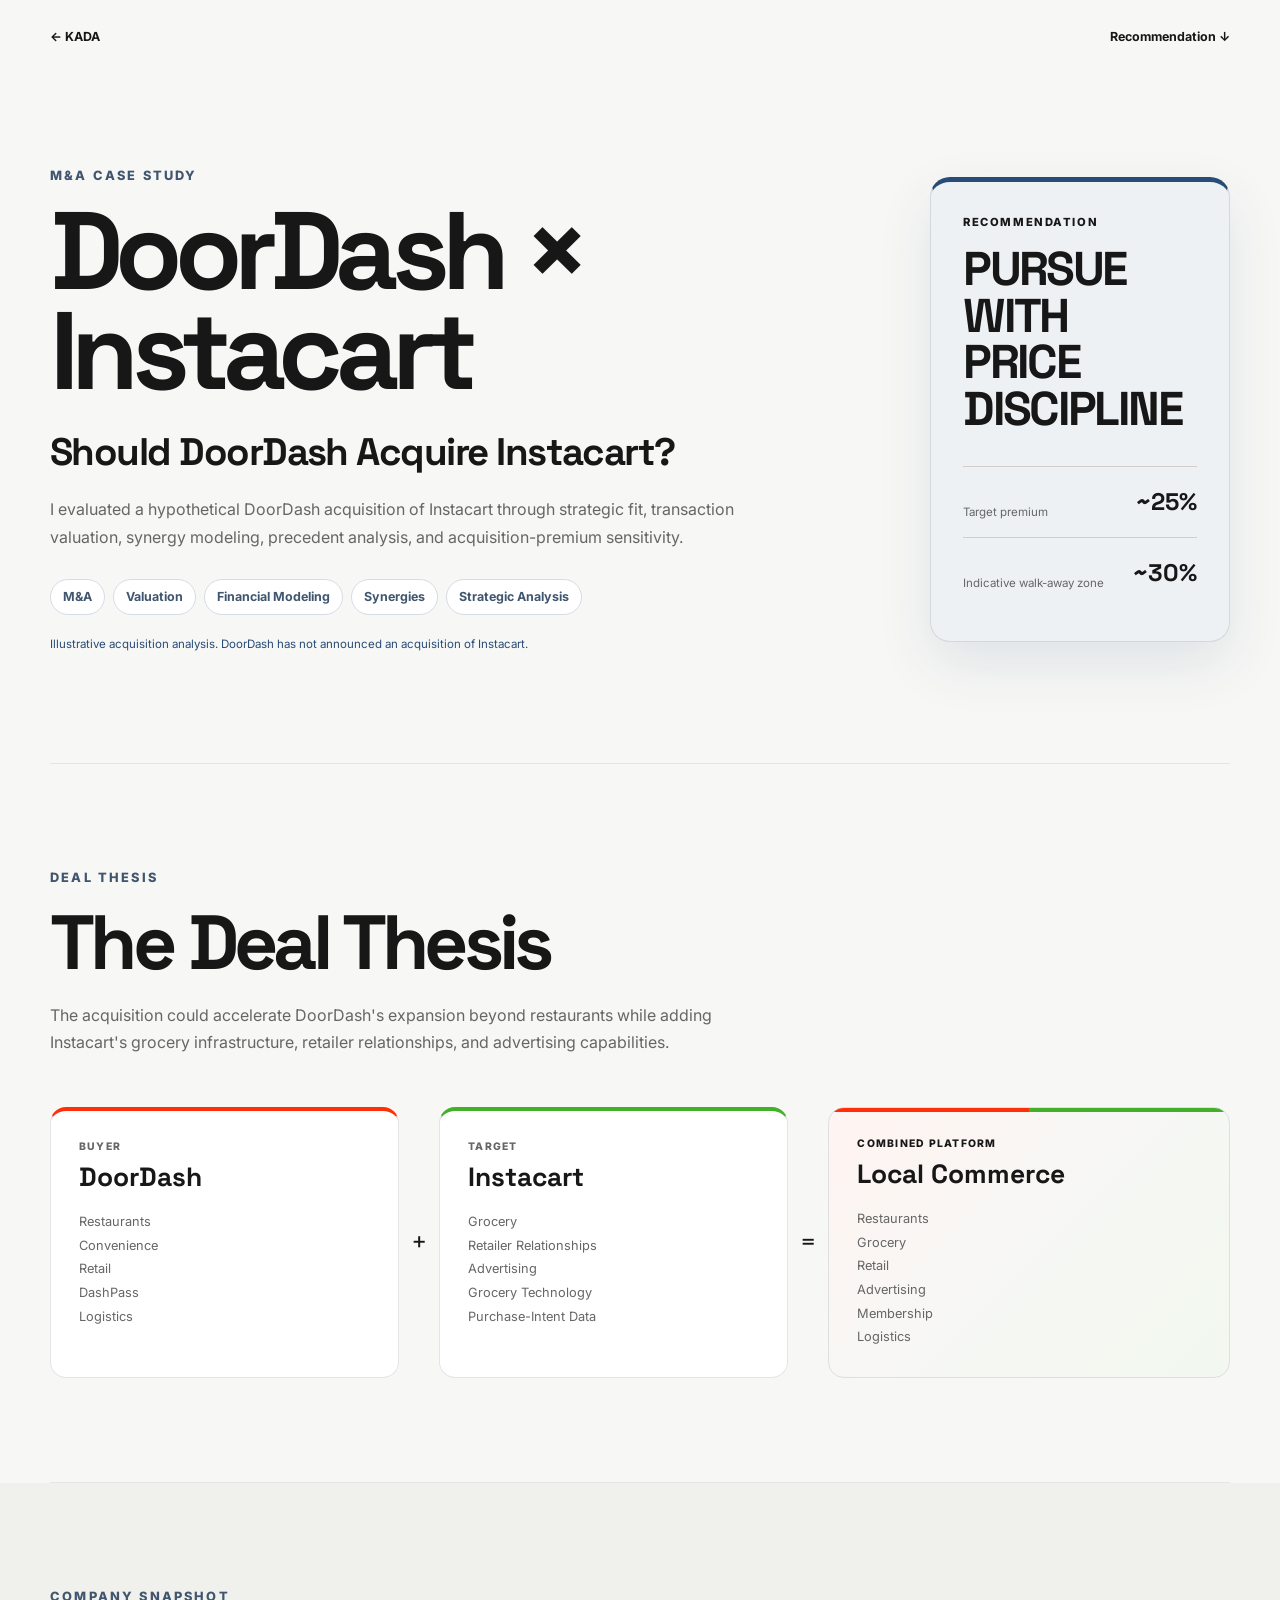
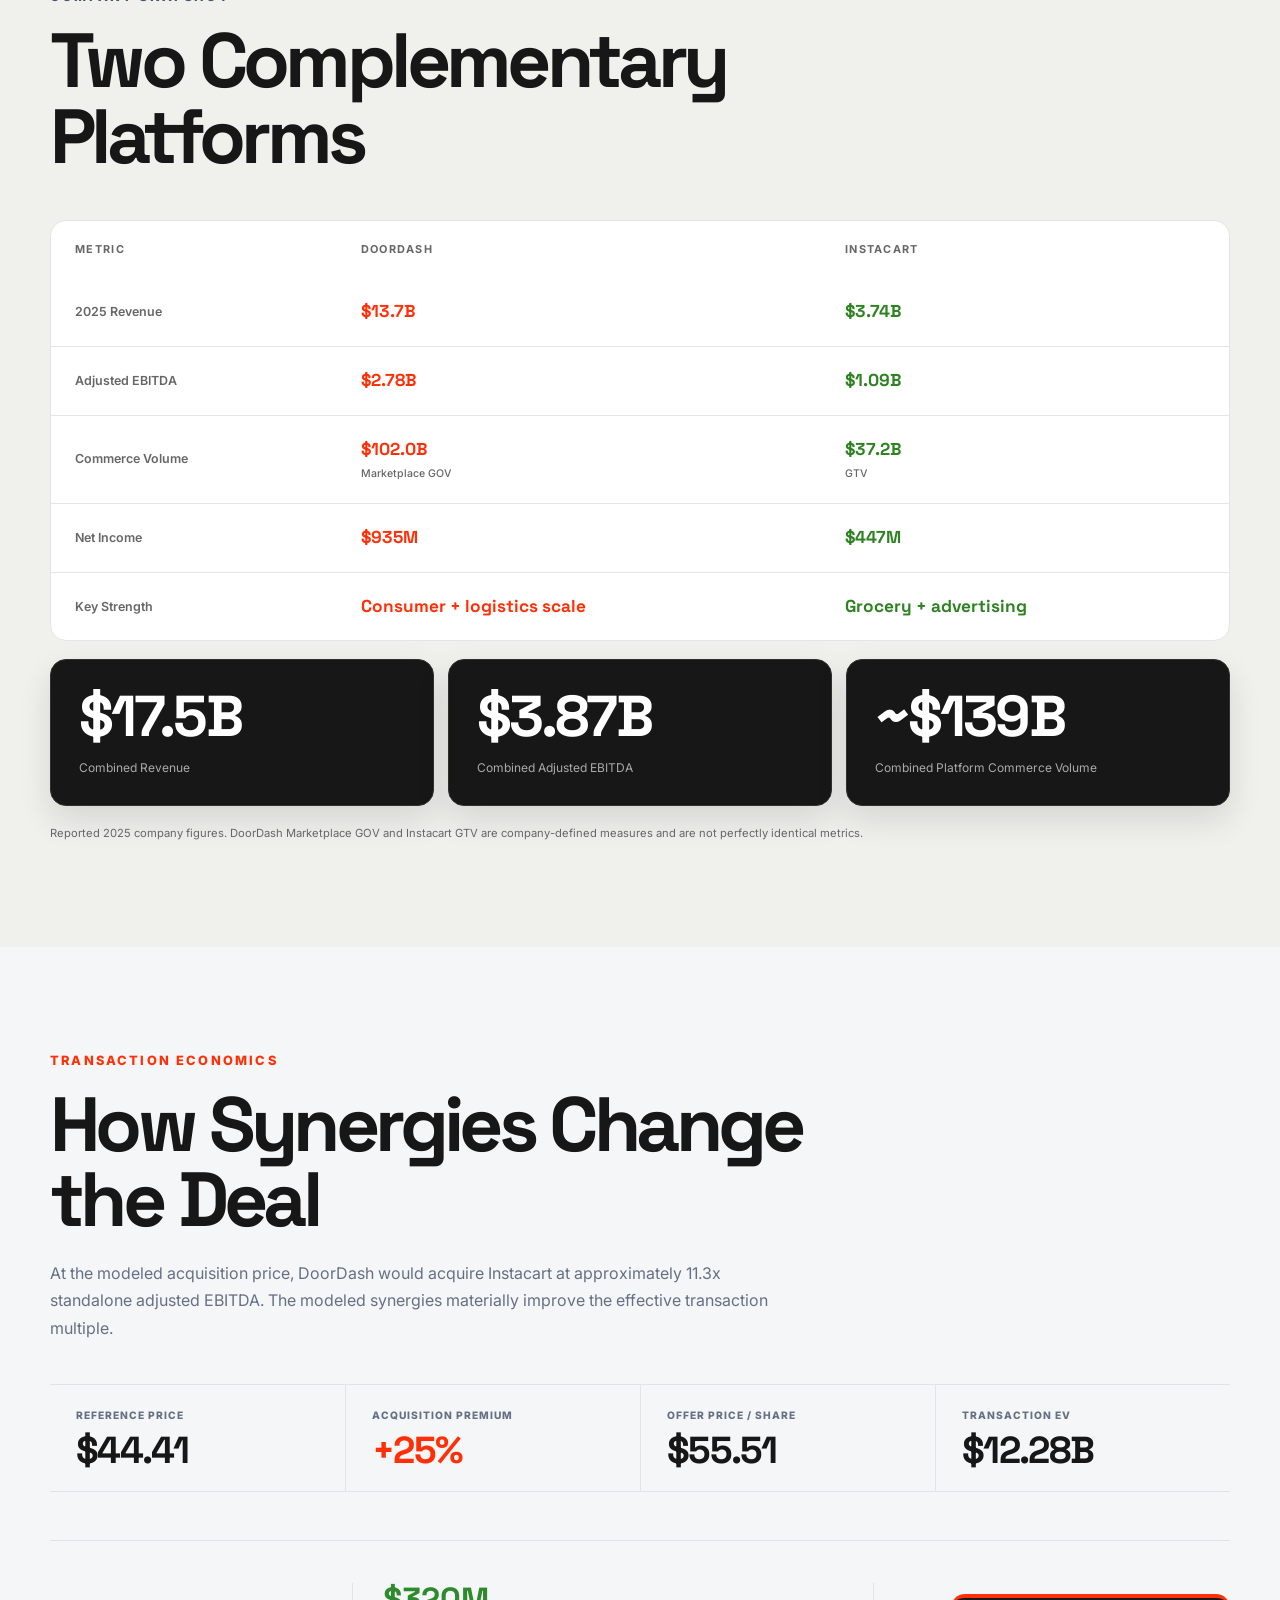
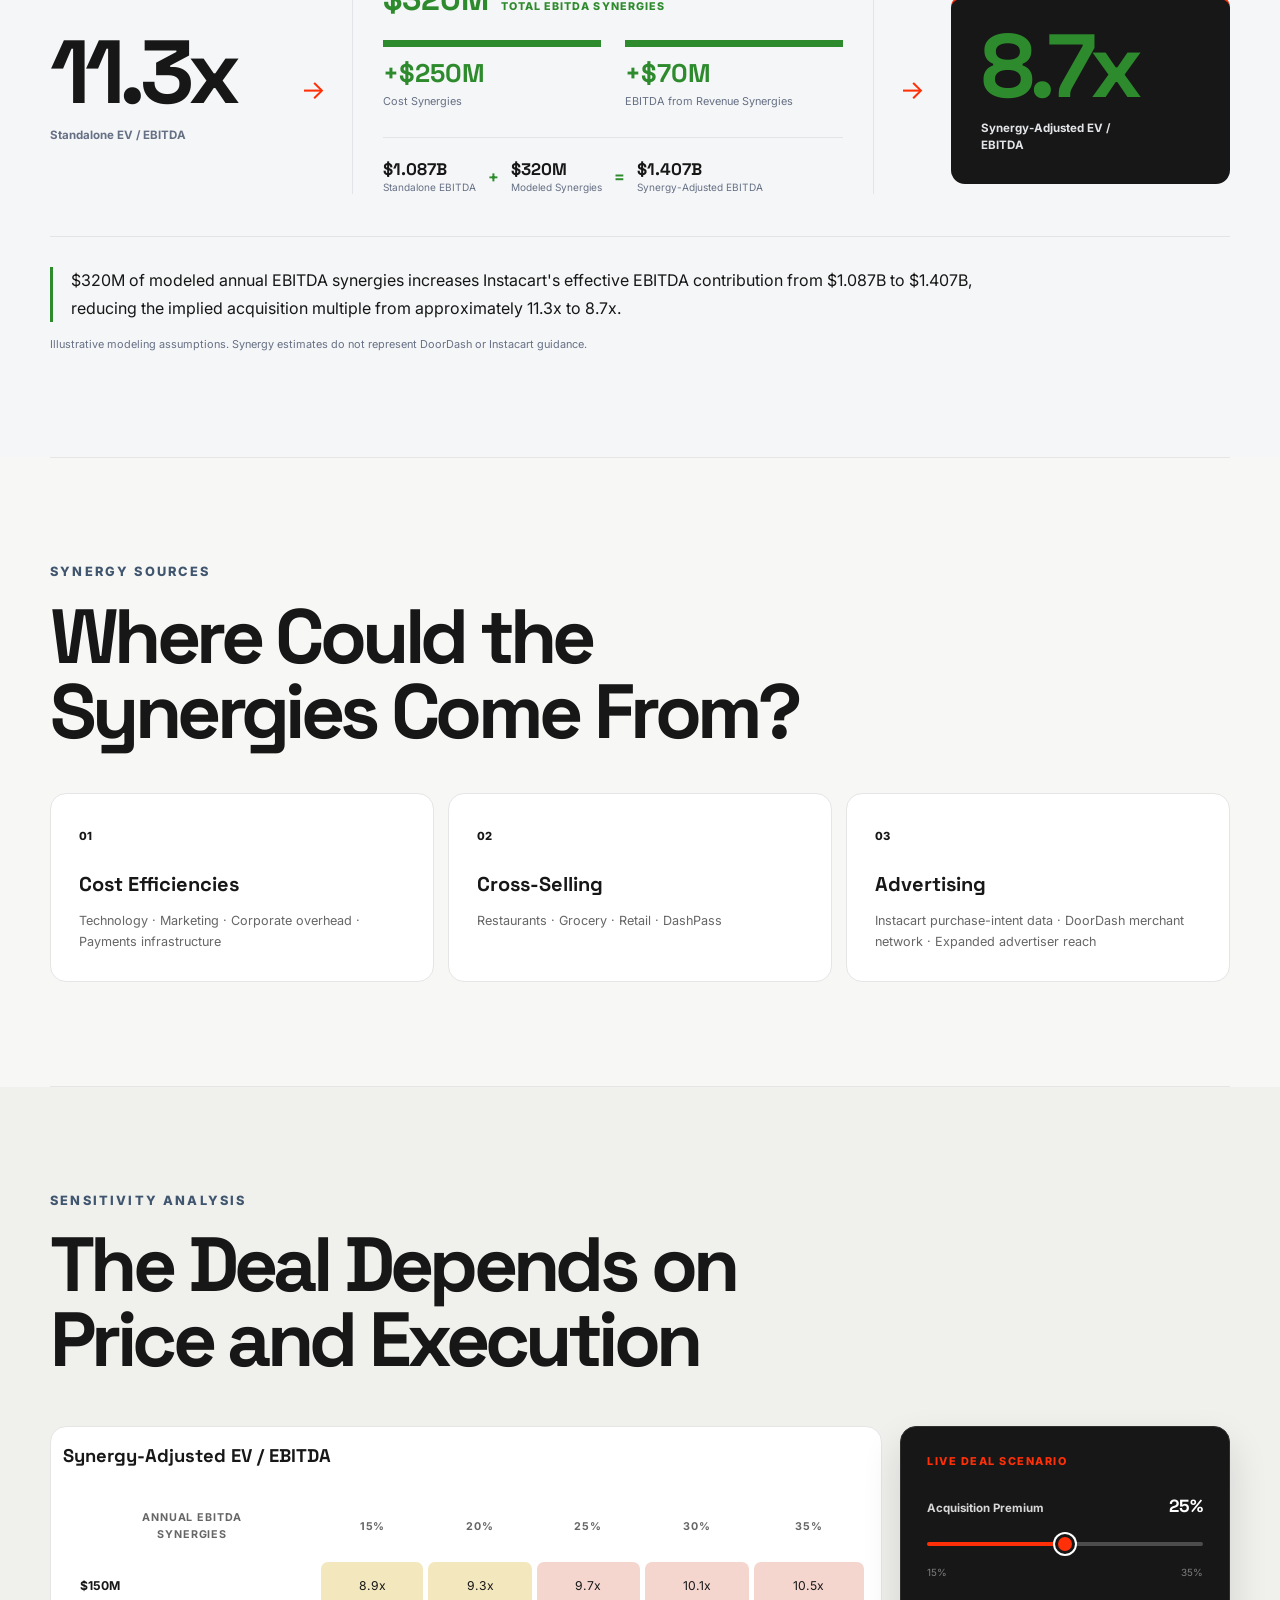
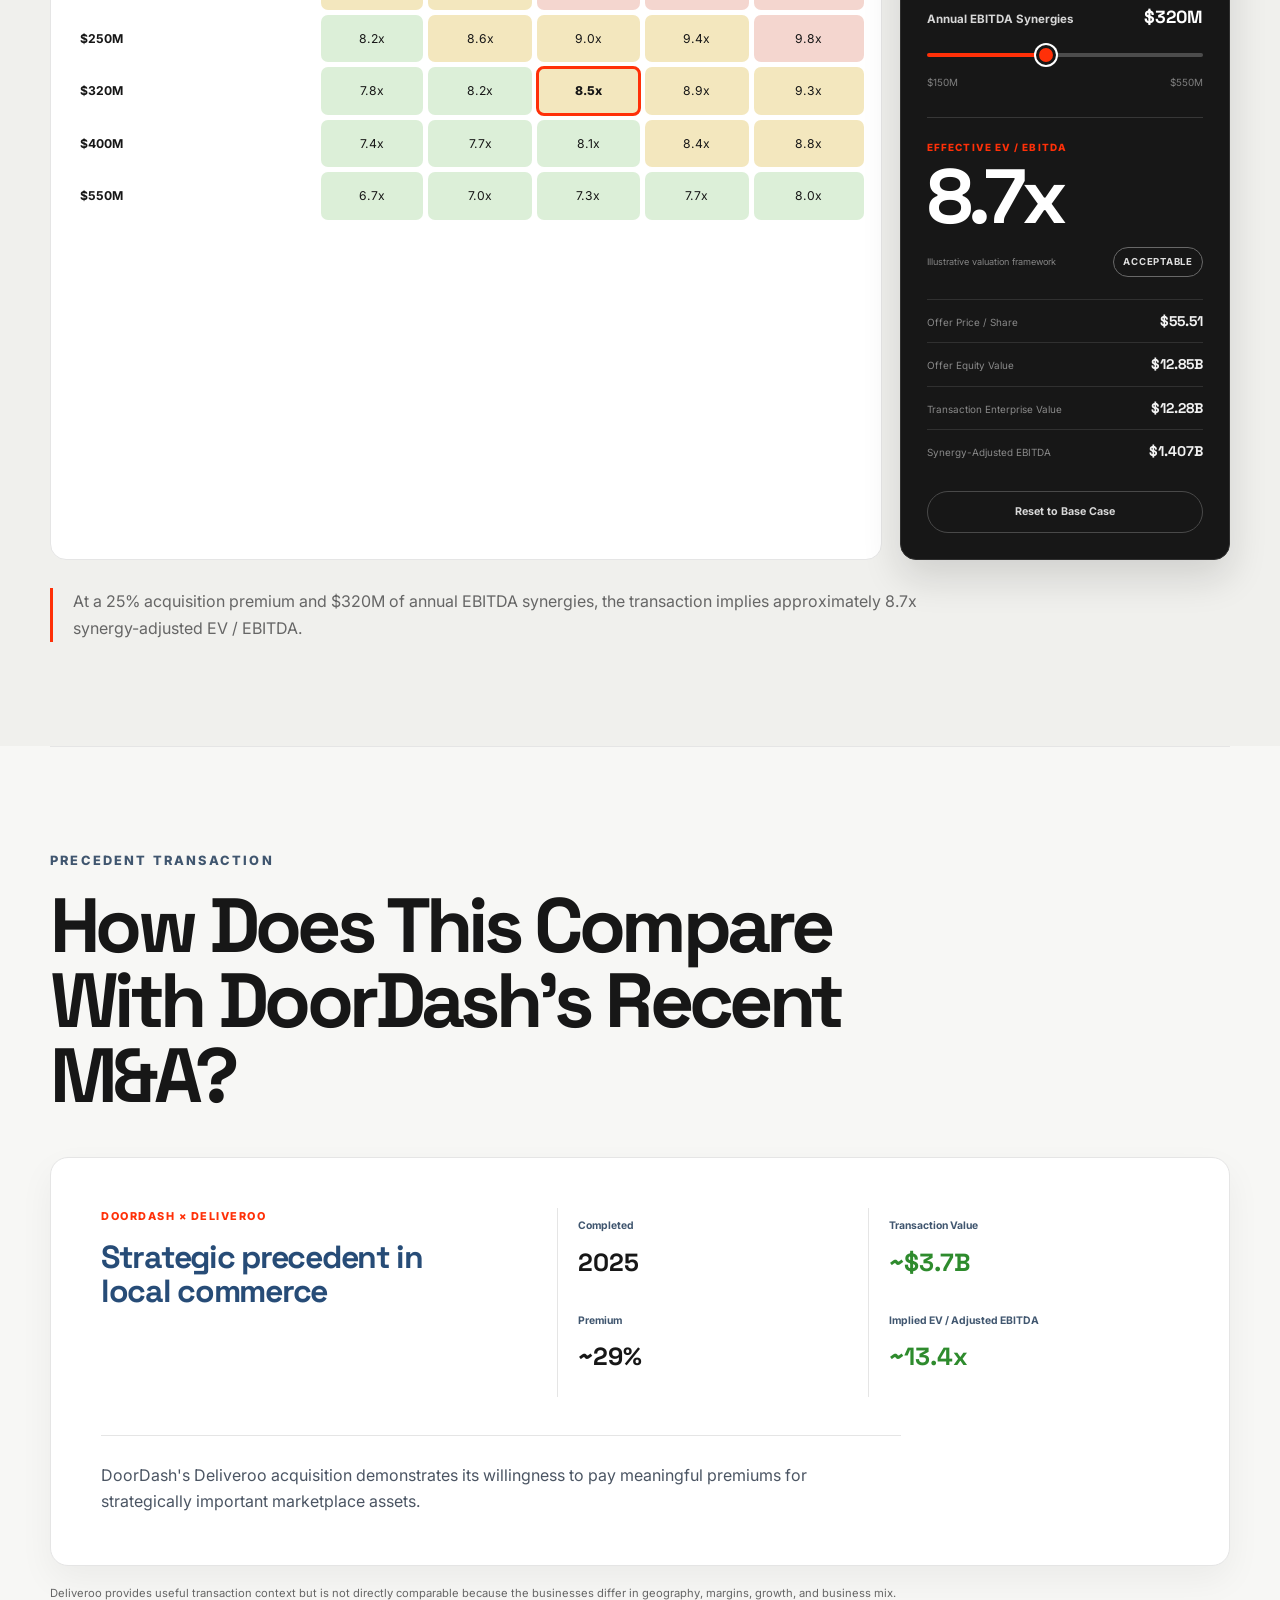
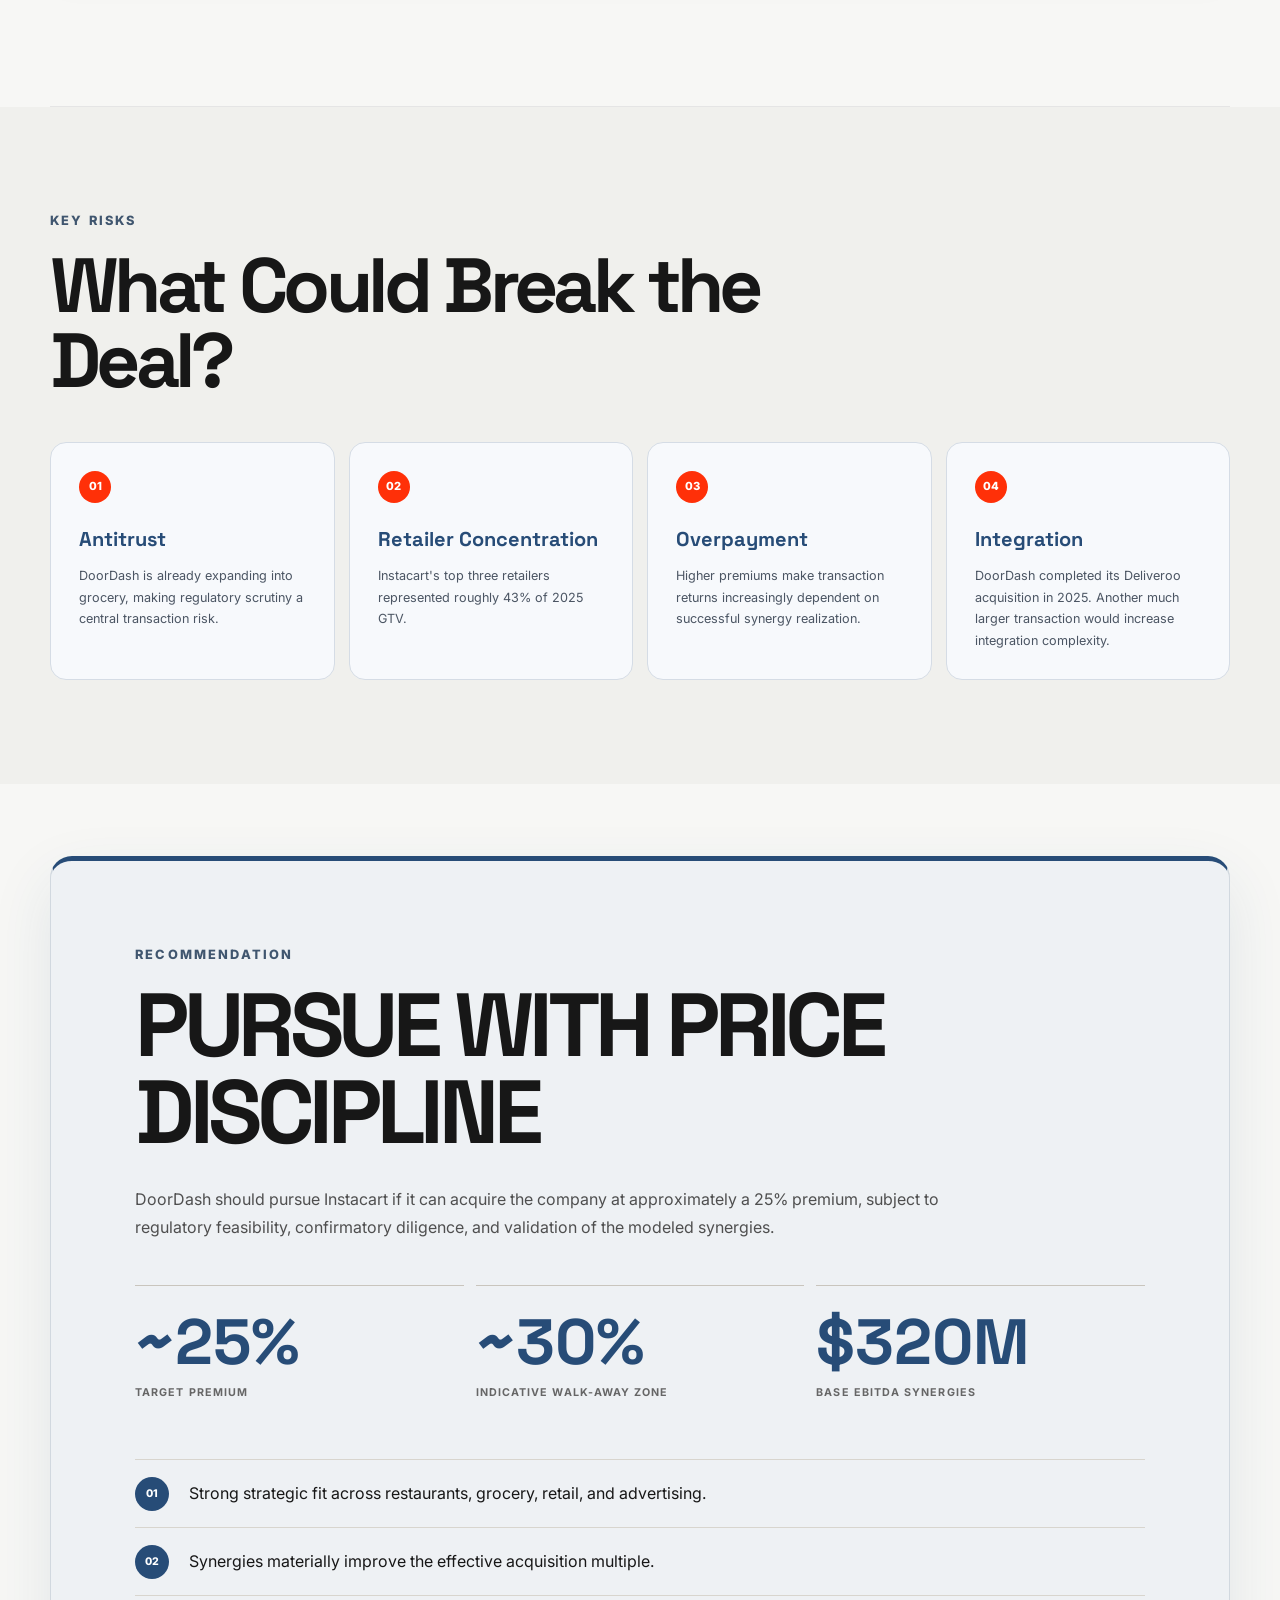
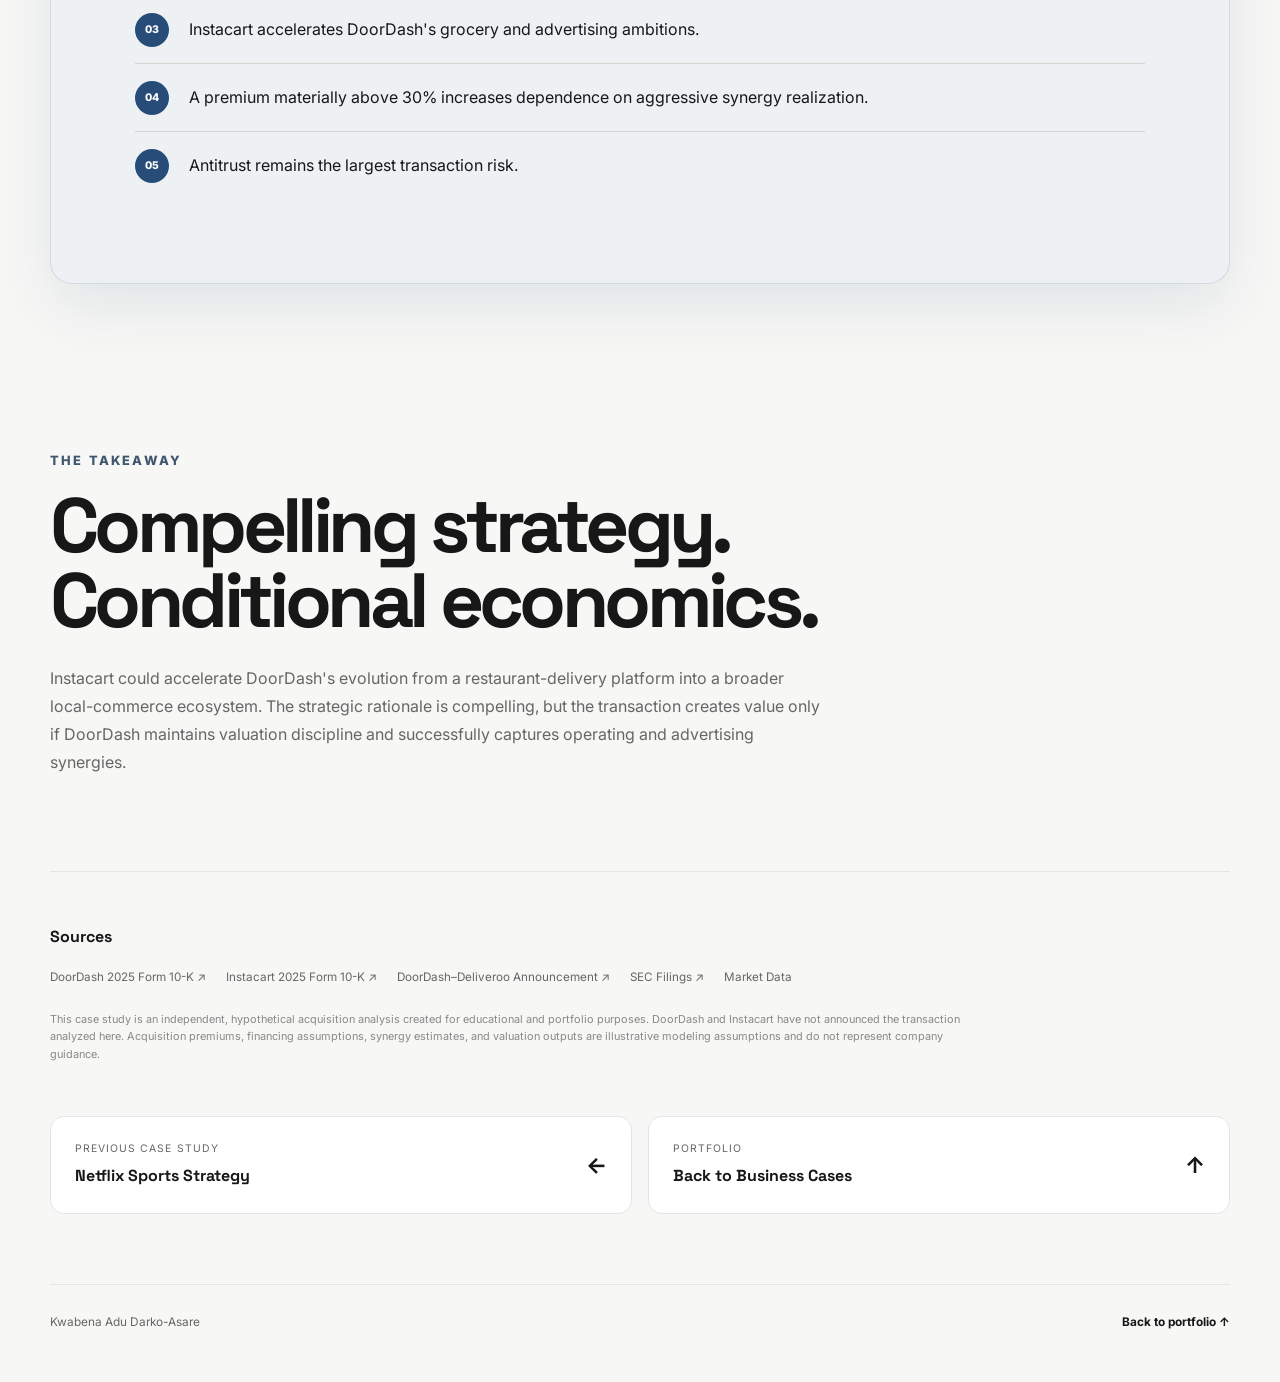
==== commit 4a56005c: "Merge transaction and synergy economics" ====
--- a/doordash-instacart.html
+++ b/doordash-instacart.html
@@ -9,7 +9,7 @@
   <link rel="preconnect" href="https://fonts.gstatic.com" crossorigin>
   <link href="https://fonts.googleapis.com/css2?family=Space+Grotesk:wght@400;500;600;700&amp;family=Inter:wght@400;500;600;700&amp;display=swap" rel="stylesheet">
   <link rel="stylesheet" href="styles.css?v=20260922-33" />
-  <link rel="stylesheet" href="ma-case.css?v=20260923-9" />
+  <link rel="stylesheet" href="ma-case.css?v=20260923-10" />
 </head>
 <body class="ma-case-page">
   <header class="ma-nav">
@@ -64,33 +64,35 @@
       <p class="ma-note">Reported 2025 company figures. DoorDash Marketplace GOV and Instacart GTV are company-defined measures and are not perfectly identical metrics.</p>
     </section>
 
-    <section class="ma-section" id="transaction">
-      <div class="ma-heading"><p class="ma-eyebrow">Transaction Economics</p><h2>What Would DoorDash Pay?</h2><p>Illustrative transaction assumptions based on a $44.41 market reference used for this case—not a fixed current quote.</p></div>
-      <div class="transaction-bridge" aria-label="Illustrative transaction value bridge">
-        <article class="transaction-stage">
-          <span>Reference Price</span><strong>$44.41</strong><small>Instacart Share Price</small>
-        </article>
-        <div class="transaction-connector transaction-premium"><span>+25% acquisition premium</span><i aria-hidden="true"></i></div>
-        <article class="transaction-stage">
-          <span>Offer Price</span><strong>$55.51</strong><small>Per Share</small>
-        </article>
-        <div class="transaction-connector" aria-hidden="true"><i></i></div>
-        <article class="transaction-result">
-          <span>Transaction Value</span>
-          <div class="transaction-equity"><strong>$12.9B</strong><small>Offer Equity Value</small></div>
-          <div class="transaction-ev"><strong>$12.28B</strong><small>Transaction Enterprise Value</small></div>
-          <div class="transaction-multiple"><strong>11.3x</strong><small>EV / Standalone Adjusted EBITDA</small></div>
-        </article>
+    <section class="ma-section transaction-economics" id="transaction">
+      <div class="ma-heading"><p class="ma-eyebrow">Transaction Economics</p><h2>How Synergies Change the Deal</h2><p>At the modeled acquisition price, DoorDash would acquire Instacart at approximately 11.3x standalone adjusted EBITDA. The modeled synergies materially improve the effective transaction multiple.</p></div>
+
+      <dl class="transaction-strip" aria-label="Illustrative transaction assumptions">
+        <div><dt>Reference Price</dt><dd>$44.41</dd></div>
+        <div class="transaction-strip-premium"><dt>Acquisition Premium</dt><dd>+25%</dd></div>
+        <div><dt>Offer Price / Share</dt><dd>$55.51</dd></div>
+        <div><dt>Transaction EV</dt><dd>$12.28B</dd></div>
+      </dl>
+
+      <div class="valuation-visual" aria-label="Synergies increase EBITDA from 1.087 billion dollars to 1.407 billion dollars and reduce the implied acquisition multiple from 11.3 times to 8.7 times">
+        <div class="valuation-multiple valuation-start"><strong>11.3x</strong><span>Standalone EV / EBITDA</span></div>
+        <span class="valuation-arrow" aria-hidden="true">→</span>
+        <div class="valuation-synergies">
+          <p><strong>$320M</strong><span>Total EBITDA Synergies</span></p>
+          <div class="synergy-contributions">
+            <div><strong>+$250M</strong><span>Cost Synergies</span></div>
+            <div><strong>+$70M</strong><span>EBITDA from Revenue Synergies</span></div>
+          </div>
+          <div class="ebitda-logic" aria-label="Standalone EBITDA plus modeled synergies equals synergy-adjusted EBITDA">
+            <span><strong>$1.087B</strong>Standalone EBITDA</span><b>+</b><span><strong>$320M</strong>Modeled Synergies</span><b>=</b><span><strong>$1.407B</strong>Synergy-Adjusted EBITDA</span>
+          </div>
+        </div>
+        <span class="valuation-arrow" aria-hidden="true">→</span>
+        <div class="valuation-multiple valuation-result"><strong>8.7x</strong><span>Synergy-Adjusted EV / EBITDA</span></div>
       </div>
-    </section>
 
-    <section class="ma-section ma-section-dark" id="synergy-bridge">
-      <div class="ma-heading"><p class="ma-eyebrow">Valuation Bridge</p><h2>How Synergies Change the Economics</h2></div>
-      <div class="synergy-bridge" aria-label="Illustrative synergy-adjusted EBITDA bridge">
-        <article><strong>$1.087B</strong><span>Instacart Standalone Adjusted EBITDA</span></article><b>+</b><article class="synergy-positive"><strong>$250M</strong><span>Illustrative Cost Synergies</span></article><b>+</b><article class="synergy-positive"><strong>$70M</strong><span>EBITDA from Revenue Synergies</span></article><b>=</b><article class="synergy-total"><strong>$1.407B</strong><span>Synergy-Adjusted EBITDA</span></article>
-      </div>
-      <div class="multiple-change"><strong><span class="multiple-start">11.1x</span> <span class="multiple-arrow">→</span> <span class="multiple-result">8.5x</span></strong><p>Standalone EV / EBITDA <span>→</span> Synergy-Adjusted EV / EBITDA</p></div>
-      <p class="ma-note">Illustrative modeling assumptions. Synergy estimates do not represent DoorDash or Instacart guidance.</p>
+      <p class="valuation-takeaway">$320M of modeled annual EBITDA synergies increases Instacart's effective EBITDA contribution from $1.087B to $1.407B, reducing the implied acquisition multiple from approximately 11.3x to 8.7x.</p>
+      <p class="valuation-disclosure">Illustrative modeling assumptions. Synergy estimates do not represent DoorDash or Instacart guidance.</p>
     </section>
 
     <section class="ma-section" id="synergies">
--- a/styles.css
+++ b/styles.css
@@ -6,8 +6,8 @@
   --text: #f6f4f0;
   --text-dim: #a8a49c;
   --text-faint: #6b675f;
-  --accent: #f0592a;
-  --accent-soft: rgba(240, 89, 42, 0.14);
+  --accent: #2563eb;
+  --accent-soft: rgba(37, 99, 235, 0.14);
   --radius: 14px;
   --max-width: 1080px;
   --font-display: "Space Grotesk", "Inter", system-ui, sans-serif;
@@ -75,7 +75,7 @@
 .nav-social a {
   width: 36px;
   height: 36px;
-  border: 1px solid rgba(240, 89, 42, 0.5);
+  border: 1px solid rgba(37, 99, 235, 0.5);
   border-radius: 50%;
   background: var(--accent-soft);
   color: var(--accent);
@@ -91,7 +91,7 @@
   background: var(--accent);
   color: #fff;
   transform: translateY(-2px);
-  box-shadow: 0 0 0 6px rgba(240, 89, 42, 0.12);
+  box-shadow: 0 0 0 6px rgba(37, 99, 235, 0.12);
 }
 /* HERO */
 .hero {
@@ -108,8 +108,8 @@
   inset: 0;
   pointer-events: none;
   background-image:
-    linear-gradient(rgba(240, 89, 42, 0.25) 1px, transparent 1px),
-    linear-gradient(90deg, rgba(240, 89, 42, 0.25) 1px, transparent 1px);
+    linear-gradient(rgba(37, 99, 235, 0.25) 1px, transparent 1px),
+    linear-gradient(90deg, rgba(37, 99, 235, 0.25) 1px, transparent 1px);
   background-size: 38px 38px;
   mask-image: linear-gradient(to bottom, transparent 2%, #000 18%, #000 88%, transparent 100%);
   animation:
@@ -123,7 +123,7 @@
   z-index: 0;
   inset: 0;
   pointer-events: none;
-  background: radial-gradient(circle at 78% 58%, rgba(240, 89, 42, 0.16), transparent 38%);
+  background: radial-gradient(circle at 78% 58%, rgba(37, 99, 235, 0.16), transparent 38%);
   animation: hero-grid-glow 7s ease-in-out infinite alternate;
 }
 .hero-light-sweep {
@@ -131,7 +131,7 @@
   z-index: 0;
   inset: 0;
   pointer-events: none;
-  background: linear-gradient(105deg, transparent 32%, rgba(240, 89, 42, 0.13) 49%, transparent 66%);
+  background: linear-gradient(105deg, transparent 32%, rgba(37, 99, 235, 0.13) 49%, transparent 66%);
   transform: translateX(-115%);
   animation: hero-light-sweep 1.35s cubic-bezier(0.22, 1, 0.36, 1) 0.05s both;
 }
@@ -201,14 +201,14 @@
   max-width: 440px;
   height: auto;
   display: block;
-  filter: drop-shadow(0 0 18px rgba(240, 89, 42, 0.14));
+  filter: drop-shadow(0 0 18px rgba(37, 99, 235, 0.14));
   border-radius: 12px 12px 0 0;
   transform: translate3d(var(--portrait-x), calc(var(--portrait-y) + var(--portrait-hover)), 0);
   transition: transform 0.35s ease, filter 0.35s ease;
 }
 .hero-photo-wrap:hover .hero-photo {
   --portrait-hover: -4px;
-  filter: drop-shadow(0 8px 24px rgba(240, 89, 42, 0.24));
+  filter: drop-shadow(0 8px 24px rgba(37, 99, 235, 0.24));
 }
 
 @keyframes hero-grid-enter {
@@ -506,8 +506,8 @@
 }
 .research-project-card:hover {
   translate: 0 -6px;
-  border-color: rgba(240, 89, 42, 0.52);
-  box-shadow: 0 20px 48px rgba(0, 0, 0, 0.28), 0 8px 24px rgba(240, 89, 42, 0.08);
+  border-color: rgba(37, 99, 235, 0.52);
+  box-shadow: 0 20px 48px rgba(0, 0, 0, 0.28), 0 8px 24px rgba(37, 99, 235, 0.08);
 }
 .research-project-visual {
   min-height: 300px;
@@ -706,15 +706,15 @@
   display: block;
   text-decoration: none;
   background: var(--bg-elevated);
-  border: 1px solid var(--border);
+  border: 1px solid rgba(37, 99, 235, 0.34);
   border-radius: var(--radius);
   overflow: hidden;
   transition: translate 0.3s cubic-bezier(0.22, 1, 0.36, 1), border-color 0.25s ease, box-shadow 0.3s ease;
 }
 .project-card:hover {
   translate: 0 -6px;
-  border-color: rgba(240, 89, 42, 0.52);
-  box-shadow: 0 20px 48px rgba(0, 0, 0, 0.28), 0 8px 24px rgba(240, 89, 42, 0.08);
+  border-color: rgba(37, 99, 235, 0.52);
+  box-shadow: 0 20px 48px rgba(0, 0, 0, 0.28), 0 8px 24px rgba(37, 99, 235, 0.08);
 }
 .project-thumb {
   position: relative;
@@ -774,7 +774,7 @@
 }
 .project-card:hover .project-arrow {
   transform: translate(4px, -4px);
-  color: #ff744b;
+  color: #60a5fa;
 }
 .project-card:hover .project-arrow svg { transform: translate(1px, -1px); }
 .project-body { padding: 22px; }
--- a/ma-case.css
+++ b/ma-case.css
@@ -99,50 +99,37 @@
 .combined-metrics span { display: block; margin-top: 12px; color: #aaa; font-size: 0.75rem; }
 .ma-note { margin: 18px 0 0; color: var(--ma-muted); font-size: 0.7rem; line-height: 1.65; }
 
-.transaction-bridge { margin-top: 50px; display: grid; grid-template-columns: minmax(150px, .72fr) minmax(120px, .62fr) minmax(150px, .72fr) minmax(90px, .42fr) minmax(300px, 1.35fr); align-items: center; gap: 18px; }
-.transaction-stage { padding: 28px 0; border-top: 1px solid #dddfe2; border-bottom: 1px solid #dddfe2; }
-.transaction-stage > span,
-.transaction-result > span { display: block; color: #667085; font-size: 0.66rem; font-weight: 800; letter-spacing: 0.12em; text-transform: uppercase; }
-.transaction-stage > strong { display: block; margin-top: 20px; color: #171717; font-family: var(--font-display); font-size: clamp(2.7rem, 5vw, 4.4rem); line-height: .9; letter-spacing: -0.06em; }
-.transaction-stage small,
-.transaction-result small { display: block; margin-top: 10px; color: #667085; font-size: 0.7rem; font-weight: 600; line-height: 1.4; }
-.transaction-connector { min-width: 0; }
-.transaction-connector > span { display: block; margin-bottom: 12px; color: #ff3008; font-size: 0.68rem; font-weight: 800; line-height: 1.35; text-align: center; }
-.transaction-connector > i { position: relative; height: 2px; display: block; background: #ff3008; }
-.transaction-connector > i::after { position: absolute; top: 50%; right: 0; width: 9px; height: 9px; border-top: 2px solid #ff3008; border-right: 2px solid #ff3008; content: ""; transform: translateY(-50%) rotate(45deg); }
-.transaction-result { padding: 30px; border: 1px solid #171717; border-top: 4px solid #ff3008; border-radius: 16px; background: #171717; color: #fff; }
-.transaction-result > span { color: #ff6a4d; }
-.transaction-equity { margin-top: 24px; }
-.transaction-equity strong { color: #fff; font-family: var(--font-display); font-size: clamp(2rem, 3.5vw, 3rem); line-height: 1; letter-spacing: -0.045em; }
-.transaction-ev { margin-top: 22px; padding-top: 22px; border-top: 1px solid #3b3b3b; }
-.transaction-ev strong { display: block; color: #fff; font-family: var(--font-display); font-size: clamp(3rem, 5.5vw, 5rem); line-height: .88; letter-spacing: -0.065em; }
-.transaction-result small { color: #b8bdc5; }
-.transaction-multiple { margin-top: 24px; padding-top: 18px; display: flex; align-items: baseline; gap: 12px; border-top: 1px solid #3b3b3b; }
-.transaction-multiple strong { color: #ff6a4d; font-family: var(--font-display); font-size: 1.75rem; line-height: 1; }
-.transaction-multiple small { margin: 0; }
-
-.ma-section-dark { position: relative; border: 0; color: var(--ma-ink); }
-.ma-section-dark::before { position: absolute; z-index: -1; inset: 0 calc((100vw - min(var(--ma-max), calc(100vw - 64px))) / -2); background: #f5f6f7; content: ""; }
-.ma-section-dark .ma-heading h2 { color: var(--ma-ink); }
-.ma-section-dark .ma-eyebrow { color: #ff3008; }
-.synergy-bridge { margin-top: 50px; display: grid; grid-template-columns: 1.15fr auto 0.9fr auto 0.9fr auto 1.15fr; align-items: stretch; gap: 12px; }
-.synergy-bridge article { min-height: 170px; padding: 24px; display: flex; flex-direction: column; justify-content: space-between; border: 1px solid #dddfe2; border-radius: 14px; background: #ffffff; }
-.synergy-bridge strong { color: var(--ma-ink); font-family: var(--font-display); font-size: clamp(1.8rem, 3.8vw, 3rem); line-height: 1; letter-spacing: -0.05em; }
-.synergy-bridge span { color: #596273; font-size: 0.69rem; line-height: 1.45; }
-.synergy-bridge > b { align-self: center; color: #596273; font-size: 1.3rem; }
-.synergy-bridge .synergy-positive { border-color: #cfe5c8; background: #f0f8ed; }
-.synergy-bridge .synergy-positive strong { color: #2e8b2d; }
-.synergy-bridge .synergy-total { border-color: #171717; border-top: 3px solid #ff3008; background: #171717; }
-.synergy-bridge .synergy-total strong { color: #fff; }
-.synergy-bridge .synergy-total span { color: #c5c7cc; }
-.multiple-change { margin-top: 36px; display: flex; align-items: flex-end; justify-content: space-between; gap: 30px; }
-.multiple-change strong { font-family: var(--font-display); font-size: clamp(3rem, 7vw, 6rem); line-height: 0.9; letter-spacing: -0.06em; }
-.multiple-change .multiple-start { color: #171717; }
-.multiple-change .multiple-arrow { color: #ff3008; }
-.multiple-change .multiple-result { color: #2e8b2d; }
-.multiple-change p { max-width: 330px; margin: 0; color: #596273; font-size: 0.76rem; text-align: right; }
-.multiple-change p span { padding: 0 6px; color: #ff3008; }
-.ma-section-dark .ma-note { color: #737b88; }
+.transaction-economics { position:relative; isolation:isolate; border:0; }
+.transaction-economics::before { position:absolute; z-index:-1; inset:0 calc((100vw - min(var(--ma-max), calc(100vw - 64px))) / -2); background:#f5f6f7; content:""; }
+.transaction-economics .ma-eyebrow { color:#ff3008; }
+.transaction-economics .ma-heading > p:last-child { color:#667085; }
+.transaction-strip { margin:42px 0 0; display:grid; grid-template-columns:repeat(4,1fr); border-top:1px solid #e2e4e8; border-bottom:1px solid #e2e4e8; }
+.transaction-strip div { padding:22px 26px; }
+.transaction-strip div + div { border-left:1px solid #e2e4e8; }
+.transaction-strip dt { color:#667085; font-size:.64rem; font-weight:800; letter-spacing:.1em; text-transform:uppercase; }
+.transaction-strip dd { margin:8px 0 0; color:#171717; font-family:var(--font-display); font-size:clamp(1.55rem,3vw,2.35rem); font-weight:700; line-height:1; letter-spacing:-.045em; }
+.transaction-strip .transaction-strip-premium dd { color:#ff3008; }
+.valuation-visual { margin-top:48px; padding:42px 0; display:grid; grid-template-columns:.58fr auto 1.35fr auto .72fr; align-items:center; gap:26px; border-top:1px solid #e2e4e8; border-bottom:1px solid #e2e4e8; }
+.valuation-multiple strong { display:block; color:#171717; font-family:var(--font-display); font-size:clamp(4rem,7vw,6.4rem); line-height:.85; letter-spacing:-.07em; }
+.valuation-multiple span { max-width:170px; margin-top:16px; display:block; color:#667085; font-size:.72rem; font-weight:700; line-height:1.45; }
+.valuation-arrow { color:#ff3008; font-size:1.65rem; }
+.valuation-synergies { padding:0 30px; border-right:1px solid #e2e4e8; border-left:1px solid #e2e4e8; }
+.valuation-synergies > p { margin:0; display:flex; align-items:baseline; gap:12px; color:#2e8b2d; }
+.valuation-synergies > p strong { font-family:var(--font-display); font-size:2rem; line-height:1; }
+.valuation-synergies > p span { font-size:.67rem; font-weight:800; letter-spacing:.1em; text-transform:uppercase; }
+.synergy-contributions { margin-top:25px; display:grid; grid-template-columns:repeat(2,1fr); gap:24px; }
+.synergy-contributions div { padding-top:14px; border-top:7px solid #2e8b2d; }
+.synergy-contributions strong { display:block; color:#2e8b2d; font-family:var(--font-display); font-size:1.6rem; line-height:1; }
+.synergy-contributions span { margin-top:7px; display:block; color:#667085; font-size:.68rem; line-height:1.4; }
+.ebitda-logic { margin-top:28px; padding-top:20px; display:flex; align-items:center; gap:12px; border-top:1px solid #e2e4e8; color:#667085; }
+.ebitda-logic span { font-size:.63rem; line-height:1.35; }
+.ebitda-logic strong { display:block; color:#171717; font-family:var(--font-display); font-size:1.05rem; }
+.ebitda-logic b { color:#2e8b2d; }
+.valuation-result { padding:30px; border-top:4px solid #ff3008; border-radius:14px; background:#171717; }
+.valuation-result strong { color:#2e8b2d; }
+.valuation-result span { color:#e2e4e8; }
+.valuation-takeaway { max-width:940px; margin:30px 0 0; padding-left:18px; border-left:3px solid #2e8b2d; color:#171717; line-height:1.7; }
+.valuation-disclosure { margin:14px 0 0; color:#667085; font-size:.68rem; }
 
 .synergy-cards, .risk-grid { margin-top: 44px; display: grid; grid-template-columns: repeat(3, 1fr); gap: 14px; }
 .synergy-cards article, .risk-grid article { padding: 28px; border: 1px solid var(--ma-border); border-radius: 16px; background: var(--ma-card); }
@@ -250,14 +237,15 @@
   .ma-verdict { max-width: 520px; }
   .combination-diagram { grid-template-columns: 1fr; }
   .deal-operator { justify-self: center; }
-  .transaction-bridge, .synergy-bridge { grid-template-columns: 1fr; }
-  .synergy-bridge article { min-height: 130px; }
-  .synergy-bridge > b { justify-self: center; transform: rotate(90deg); }
-  .transaction-stage { padding: 24px 0; }
-  .transaction-connector { width: 100%; display: grid; justify-items: center; }
-  .transaction-connector > span { margin-bottom: 10px; }
-  .transaction-connector > i { width: 2px; height: 42px; }
-  .transaction-connector > i::after { top: auto; right: 50%; bottom: 0; transform: translateX(50%) rotate(135deg); }
+  .transaction-strip { grid-template-columns: repeat(2, 1fr); }
+  .transaction-strip div:nth-child(3) { border-left: 0; border-top: 1px solid #e2e4e8; }
+  .transaction-strip div:nth-child(4) { border-top: 1px solid #e2e4e8; }
+  .valuation-visual { grid-template-columns: 1fr; text-align: center; }
+  .valuation-multiple span { margin-inline: auto; }
+  .valuation-arrow { justify-self: center; transform: rotate(90deg); }
+  .valuation-synergies { padding: 28px 0; border: 0; border-top: 1px solid #e2e4e8; border-bottom: 1px solid #e2e4e8; text-align: left; }
+  .valuation-synergies > p { justify-content: center; }
+  .valuation-result { width: min(100%, 430px); justify-self: center; text-align: left; }
   .sensitivity-layout { grid-template-columns: 1fr; }
   .live-scenario { max-width: 100%; }
   .scenario-results dl { display: grid; grid-template-columns: repeat(2, 1fr); gap: 0 18px; }
@@ -269,10 +257,11 @@
   .ma-hero { padding: 68px 0 84px; }
   .ma-hero h1 { font-size: clamp(3.7rem, 19vw, 5.5rem); }
   .ma-section { padding: 78px 0; }
-  .ma-section-tint::before, .ma-section-dark::before { inset-inline: -20px; }
+  .ma-section-tint::before, .transaction-economics::before { inset-inline: -20px; }
   .combined-metrics, .synergy-cards, .risk-grid, .recommendation-metrics { grid-template-columns: 1fr; }
-  .multiple-change { align-items: flex-start; flex-direction: column; }
-  .multiple-change p { text-align: left; }
+  .transaction-strip div { padding: 18px 15px; }
+  .synergy-contributions { grid-template-columns: 1fr; }
+  .ebitda-logic { align-items: stretch; flex-direction: column; text-align: center; }
   .scenario-results dl { grid-template-columns: 1fr; }
   .precedent-card { grid-template-columns: 1fr; }
   .precedent-card dl { grid-template-columns: 1fr 1fr; }
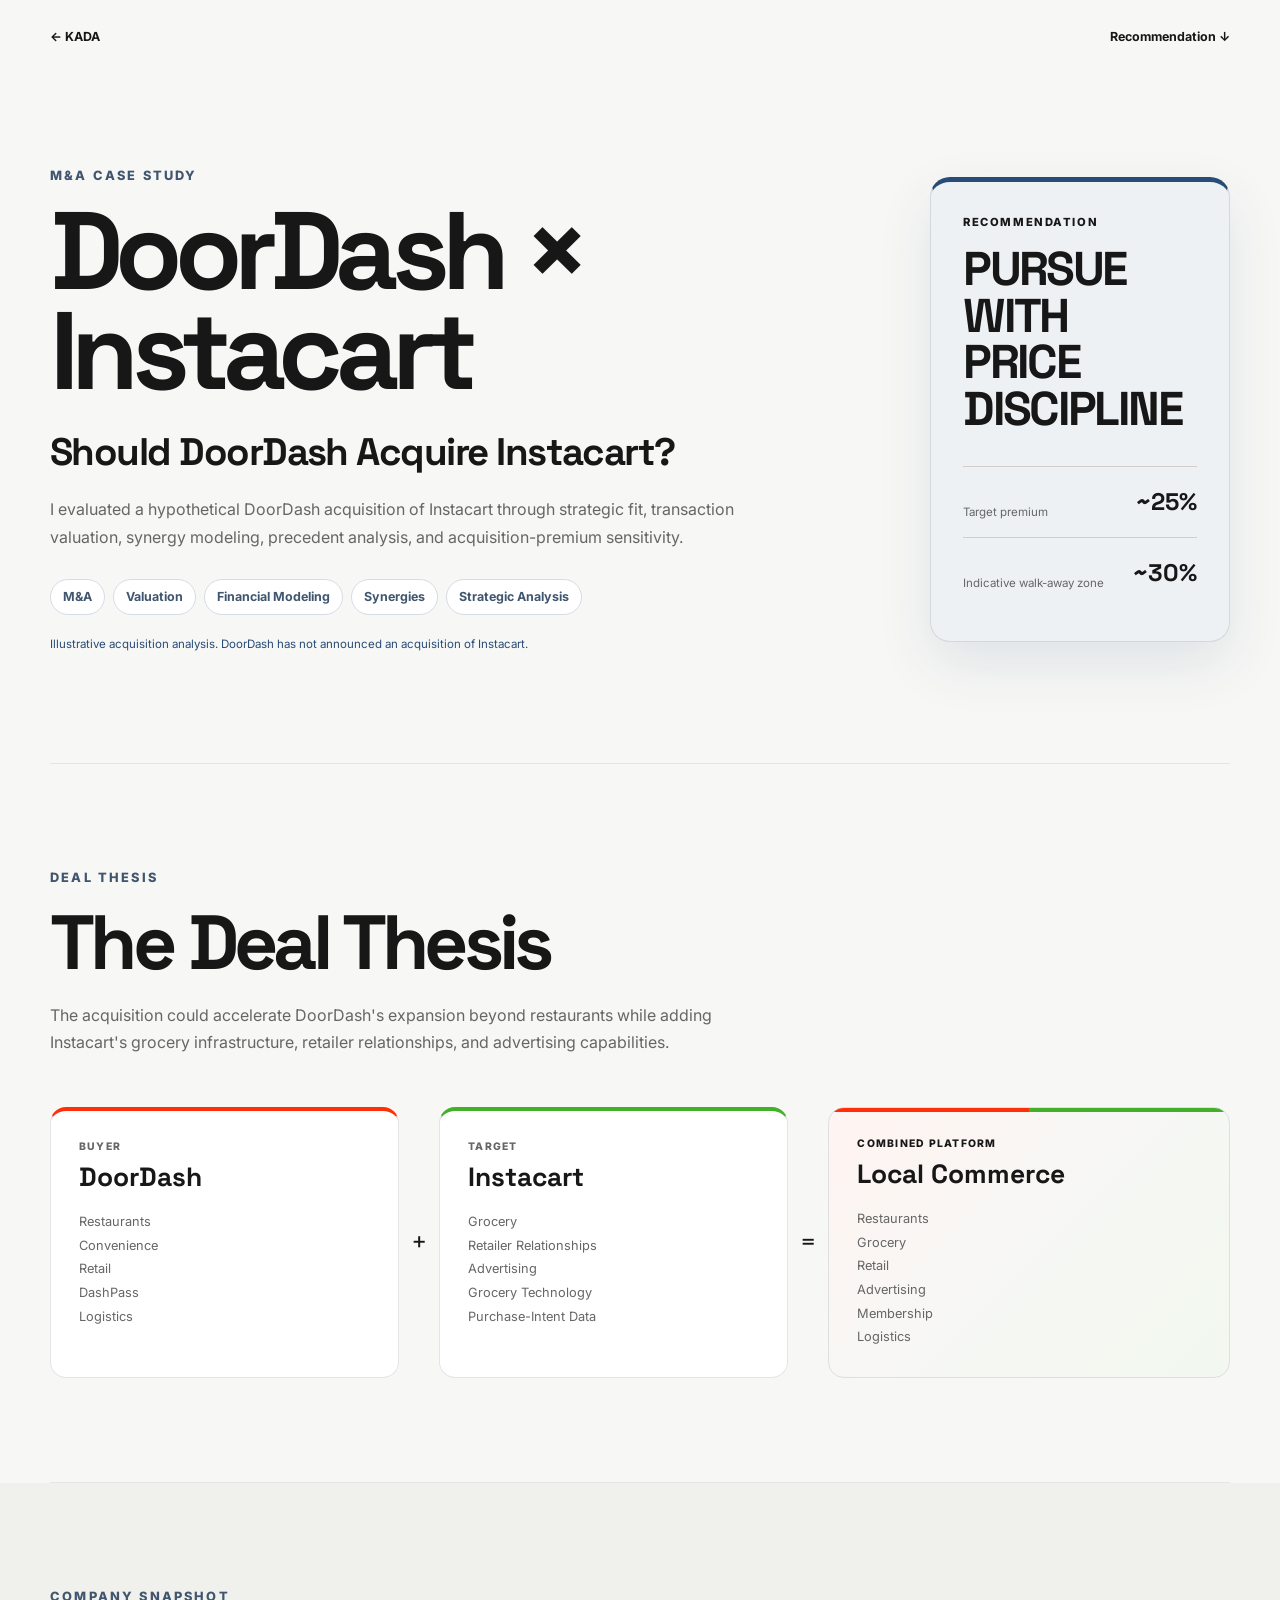
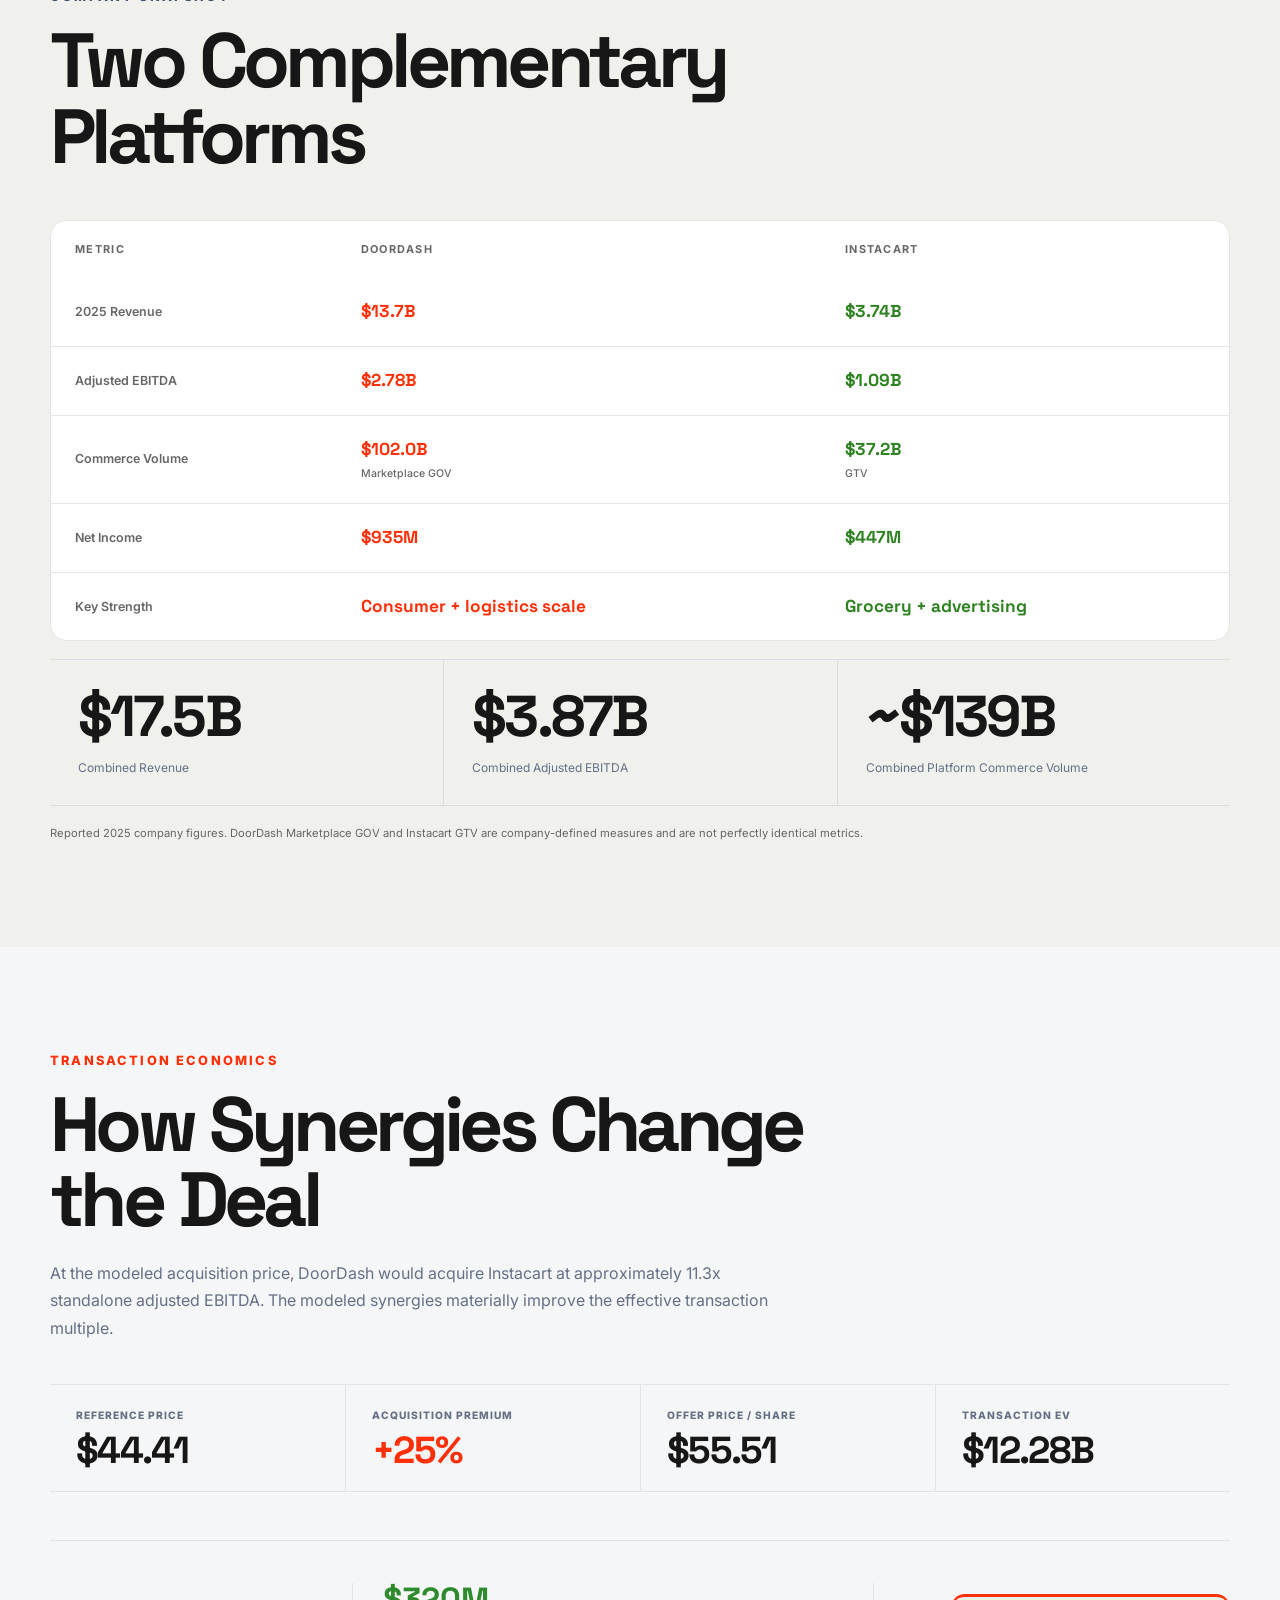
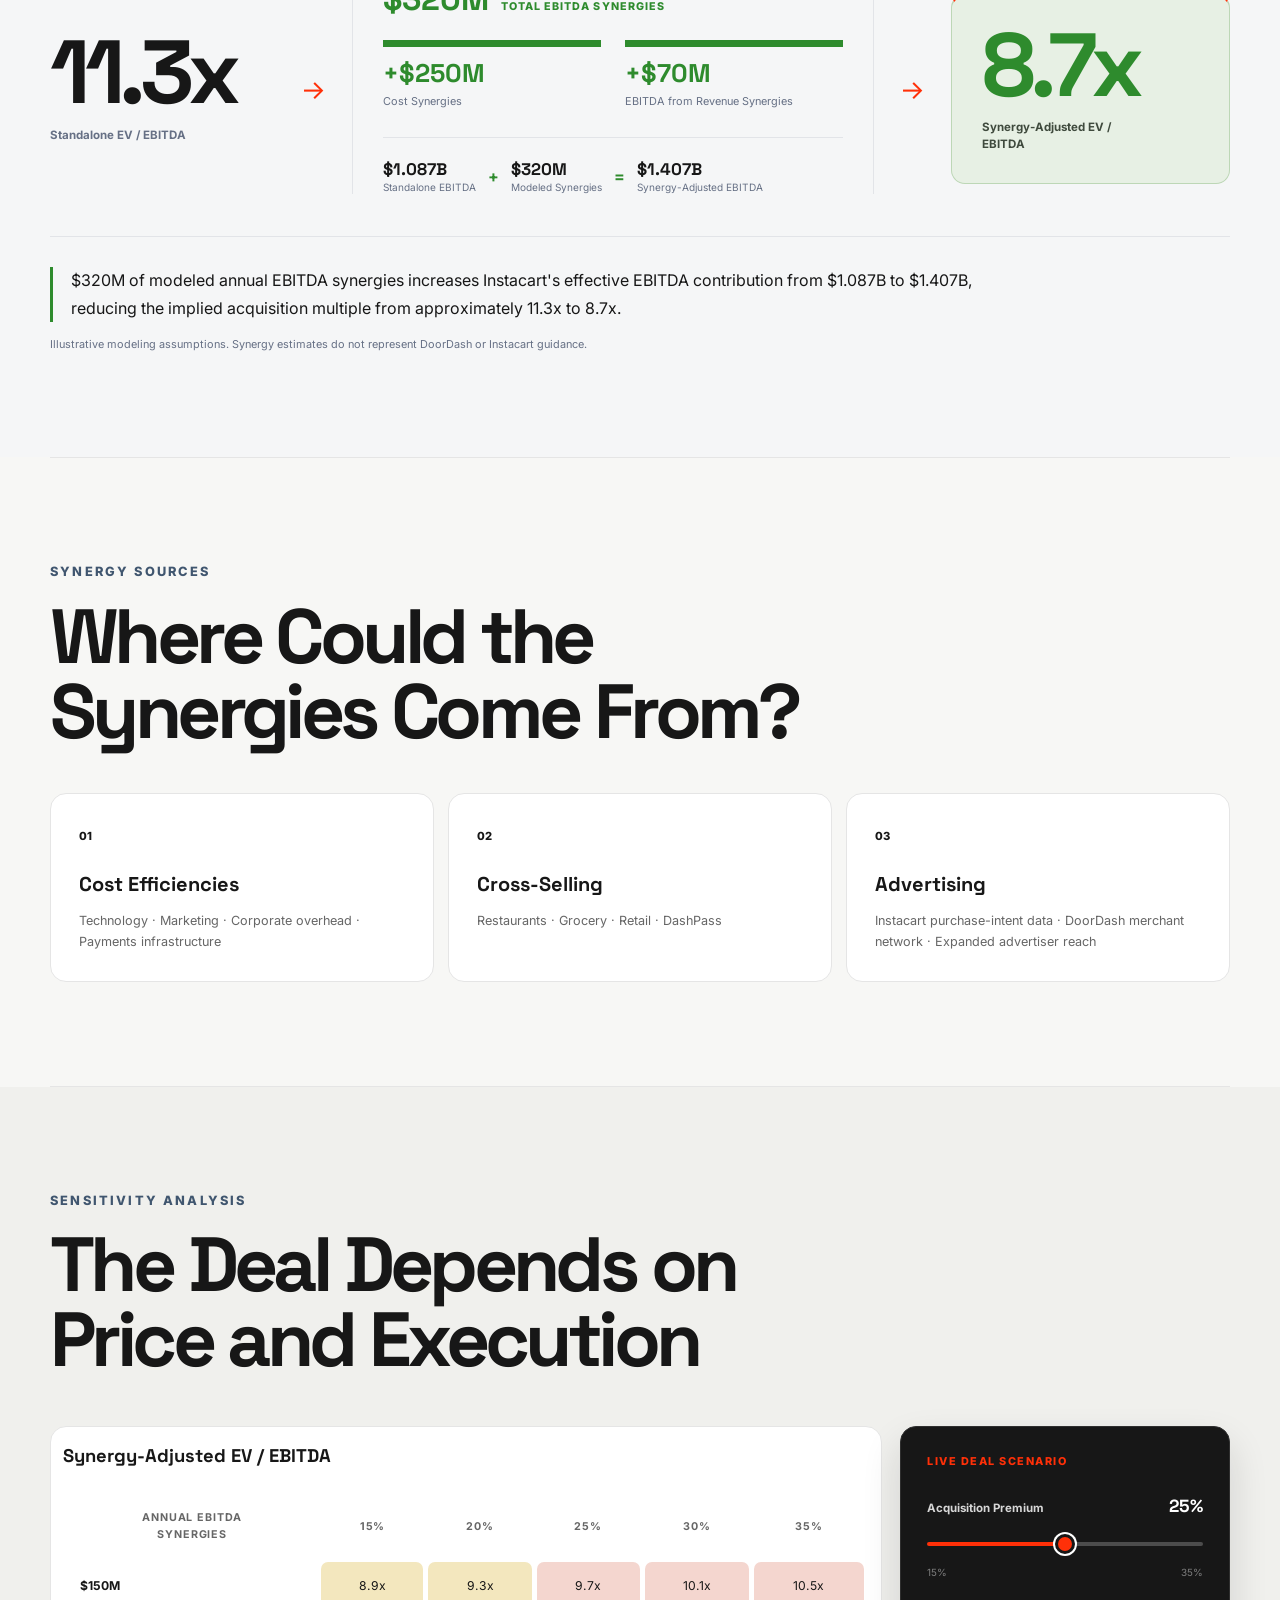
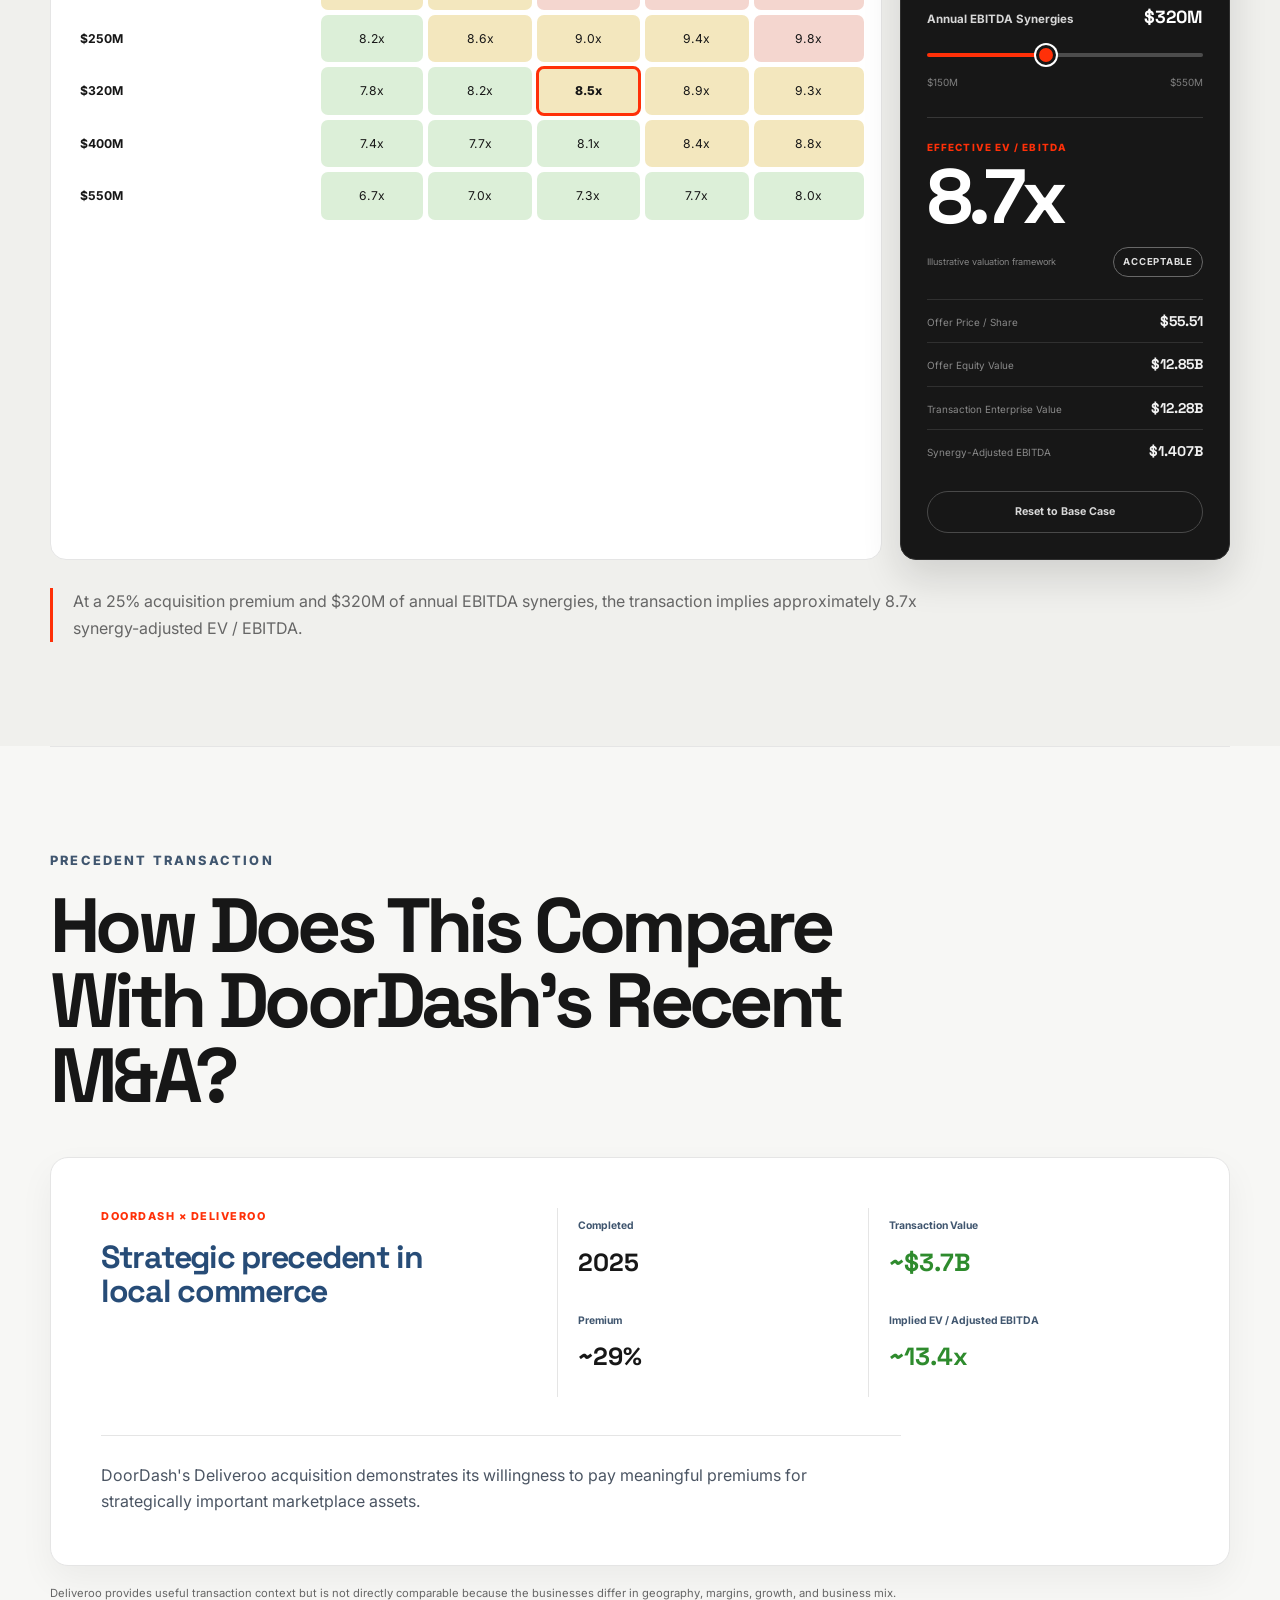
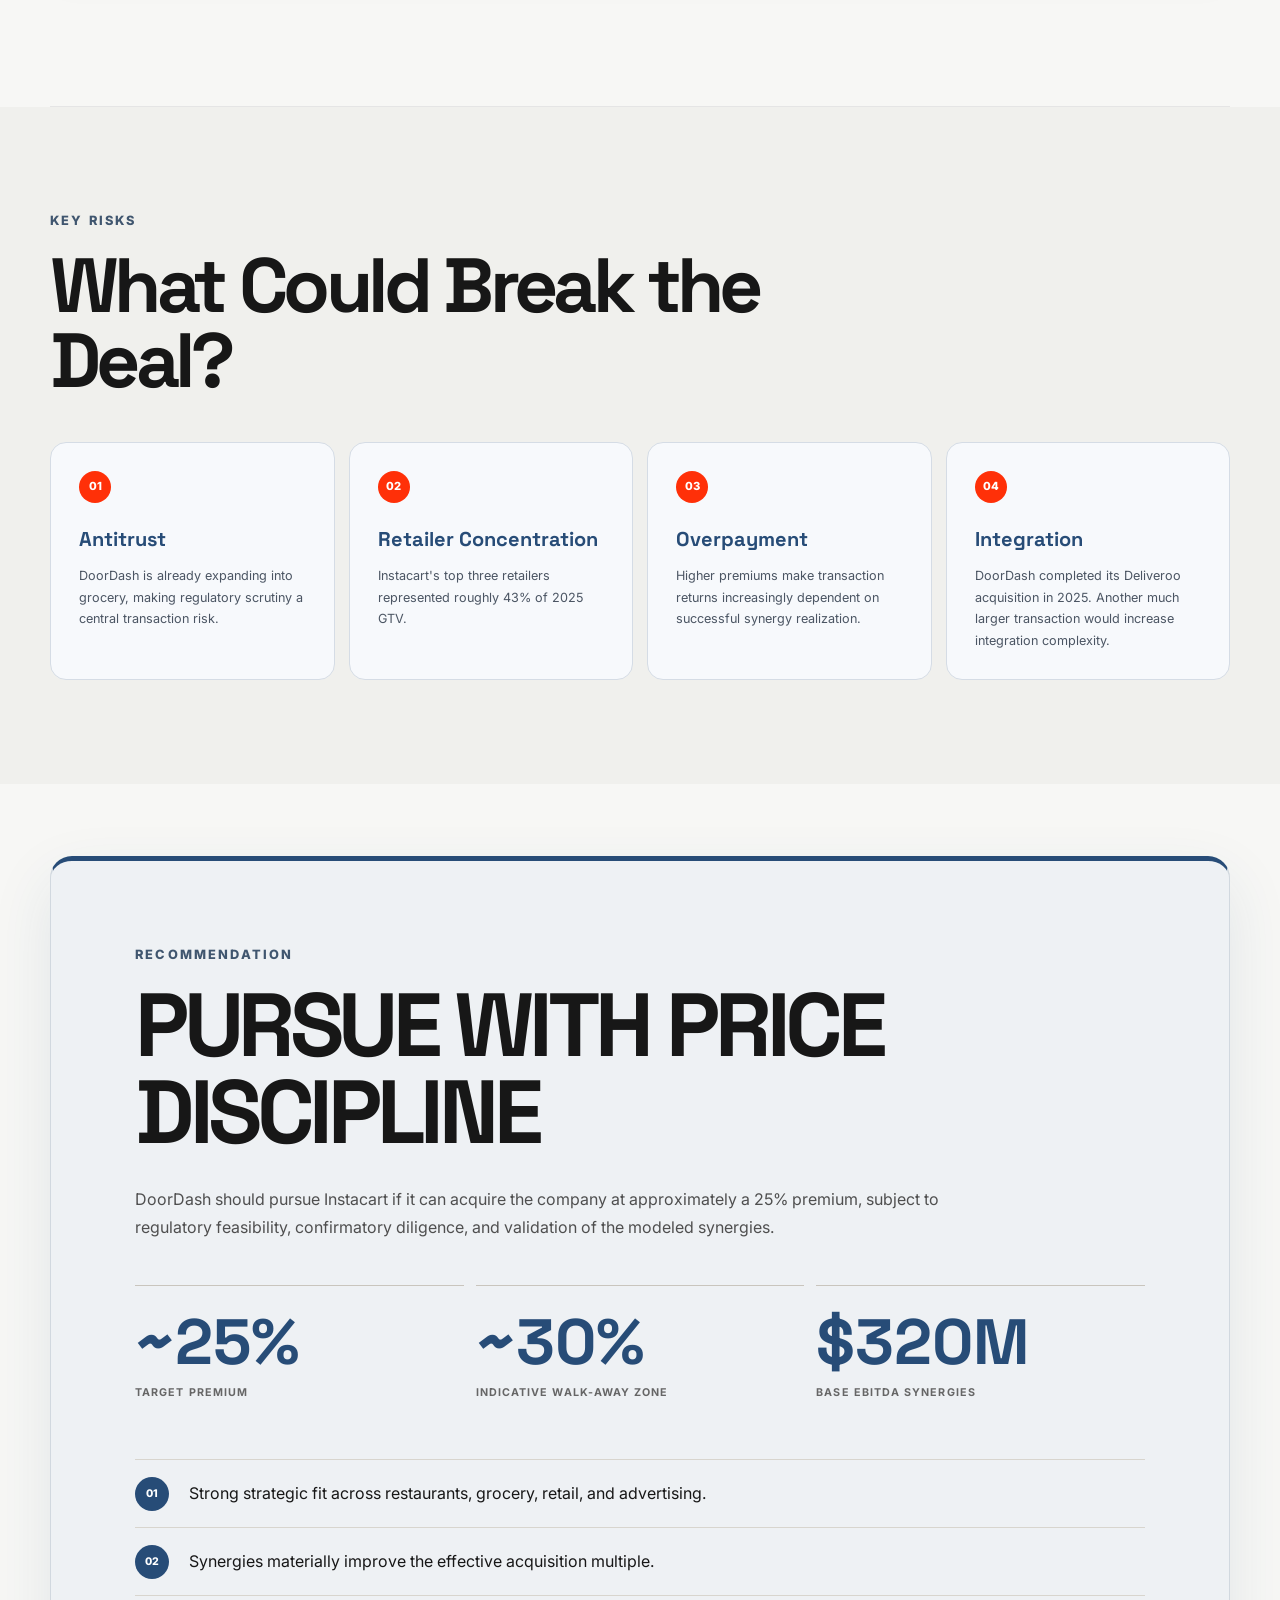
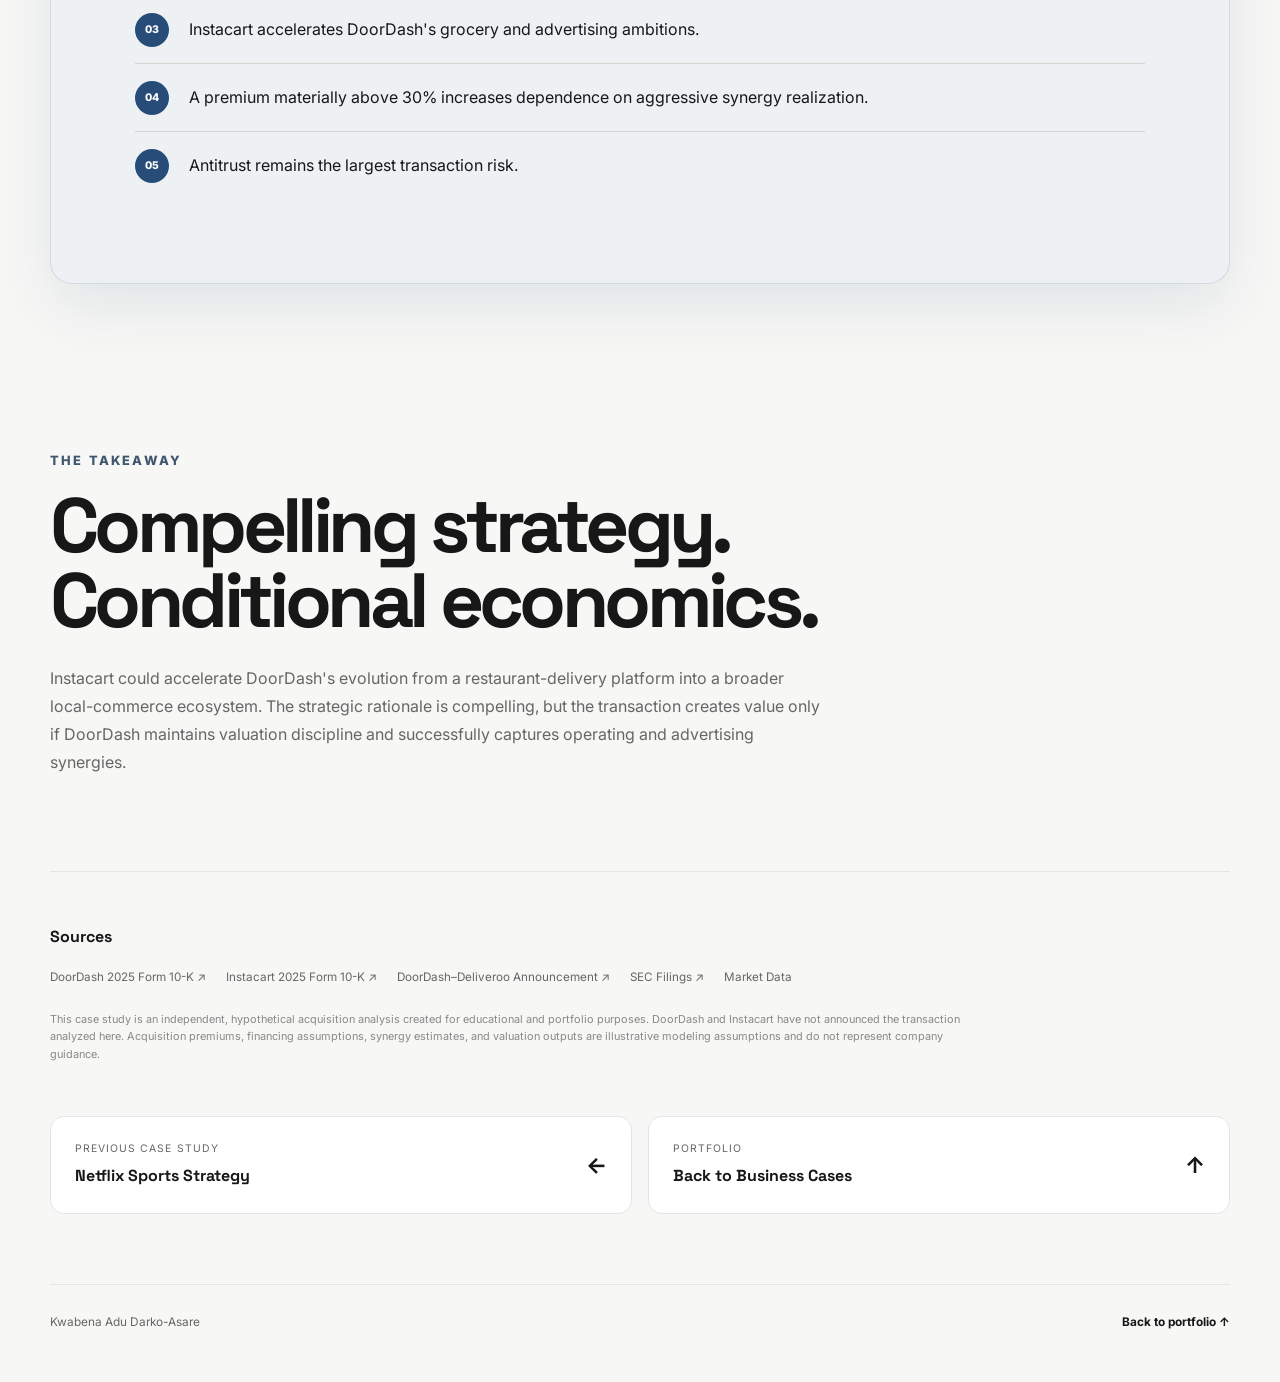
==== commit c5443b41: "Lighten M&A financial summaries" ====
--- a/doordash-instacart.html
+++ b/doordash-instacart.html
@@ -9,7 +9,7 @@
   <link rel="preconnect" href="https://fonts.gstatic.com" crossorigin>
   <link href="https://fonts.googleapis.com/css2?family=Space+Grotesk:wght@400;500;600;700&amp;family=Inter:wght@400;500;600;700&amp;display=swap" rel="stylesheet">
   <link rel="stylesheet" href="styles.css?v=20260922-33" />
-  <link rel="stylesheet" href="ma-case.css?v=20260923-10" />
+  <link rel="stylesheet" href="ma-case.css?v=20260923-11" />
 </head>
 <body class="ma-case-page">
   <header class="ma-nav">
--- a/styles.css
+++ b/styles.css
@@ -493,21 +493,24 @@
 }
 .project-group-heading-following { margin: 70px 0 0; }
 .research-project-card {
+  position: relative;
   display: grid;
   grid-template-columns: minmax(320px, 1.05fr) minmax(0, 0.95fr);
   min-height: 300px;
   overflow: hidden;
-  border: 1px solid var(--border);
-  border-radius: var(--radius);
-  background: var(--bg-elevated);
+  border: 1px solid rgba(255, 255, 255, 0.08);
+  border-radius: 14px;
+  background: #1d1d1b;
+  box-shadow: 0 1px 0 rgba(255, 255, 255, 0.03) inset, 0 12px 30px rgba(0, 0, 0, 0.18);
   color: inherit;
   text-decoration: none;
-  transition: translate 0.3s cubic-bezier(0.22, 1, 0.36, 1), border-color 0.25s ease, box-shadow 0.3s ease;
+  transition: transform 180ms ease, border-color 180ms ease, background-color 180ms ease, box-shadow 180ms ease;
 }
 .research-project-card:hover {
-  translate: 0 -6px;
-  border-color: rgba(37, 99, 235, 0.52);
-  box-shadow: 0 20px 48px rgba(0, 0, 0, 0.28), 0 8px 24px rgba(37, 99, 235, 0.08);
+  border-color: rgba(47, 111, 237, 0.45);
+  background: #21211f;
+  box-shadow: 0 1px 0 rgba(255, 255, 255, 0.05) inset, 0 18px 45px rgba(0, 0, 0, 0.28);
+  transform: translateY(-4px);
 }
 .research-project-visual {
   min-height: 300px;
@@ -553,8 +556,6 @@
   transition: transform 0.2s ease;
 }
 .research-project-card:hover .research-project-link span { transform: translateX(5px); }
-.sql-project-card { border-color: rgba(37, 99, 235, 0.34); }
-.sql-project-card:hover { border-color: rgba(37, 99, 235, 0.8); box-shadow: 0 20px 48px rgba(0, 0, 0, 0.28), 0 8px 24px rgba(37, 99, 235, 0.12); }
 .sql-project-card .project-kicker,
 .sql-project-card .research-project-link { color: #60a5fa; }
 .sql-project-visual { padding: clamp(24px, 5vw, 52px); display: grid; place-items: center; background: #0f172a; }
@@ -588,7 +589,7 @@
   gap: 24px;
 }
 .business-case-card-ma { border-color: rgba(255, 48, 8, 0.32); }
-.business-case-card.business-case-card-ma:hover { border-color: rgba(255, 48, 8, 0.82); }
+.business-case-card.business-case-card-ma:hover { border-color: rgba(47, 111, 237, 0.65); }
 .business-case-visual-ma {
   grid-template-columns: 1fr auto 1fr;
   gap: 13px;
@@ -619,8 +620,8 @@
 .business-case-card-ma .research-project-link { color: #ff4b26; }
 .business-case-card:hover {
   translate: 0 -6px;
-  border-color: rgba(229, 9, 20, 0.72);
-  box-shadow: 0 24px 64px rgba(0, 0, 0, 0.38), 0 10px 30px rgba(229, 9, 20, 0.1);
+  border-color: rgba(47, 111, 237, 0.65);
+  box-shadow: 0 24px 64px rgba(0, 0, 0, 0.38), 0 10px 30px rgba(47, 111, 237, 0.12);
 }
 .business-case-visual {
   position: relative;
@@ -705,16 +706,35 @@
   position: relative;
   display: block;
   text-decoration: none;
-  background: var(--bg-elevated);
-  border: 1px solid rgba(37, 99, 235, 0.34);
-  border-radius: var(--radius);
-  overflow: hidden;
-  transition: translate 0.3s cubic-bezier(0.22, 1, 0.36, 1), border-color 0.25s ease, box-shadow 0.3s ease;
+  background: #1d1d1b;
+  border: 1px solid rgba(255, 255, 255, 0.08);
+  border-radius: 14px;
+  box-shadow: 0 1px 0 rgba(255, 255, 255, 0.03) inset, 0 12px 30px rgba(0, 0, 0, 0.18);
+  overflow: hidden;
+  transition: transform 180ms ease, border-color 180ms ease, background-color 180ms ease, box-shadow 180ms ease;
 }
 .project-card:hover {
-  translate: 0 -6px;
-  border-color: rgba(37, 99, 235, 0.52);
-  box-shadow: 0 20px 48px rgba(0, 0, 0, 0.28), 0 8px 24px rgba(37, 99, 235, 0.08);
+  border-color: rgba(47, 111, 237, 0.45);
+  background: #21211f;
+  box-shadow: 0 1px 0 rgba(255, 255, 255, 0.05) inset, 0 18px 45px rgba(0, 0, 0, 0.28);
+  transform: translateY(-4px);
+}
+.project-card::before,
+.research-project-card::before {
+  position: absolute;
+  z-index: 4;
+  top: 0;
+  right: 0;
+  left: 0;
+  height: 1px;
+  background: linear-gradient(90deg, transparent 5%, rgba(255, 255, 255, 0.1) 50%, transparent 95%);
+  content: "";
+  pointer-events: none;
+}
+.project-card:focus-visible,
+.research-project-card:focus-visible {
+  outline: 2px solid #2f6fed;
+  outline-offset: 3px;
 }
 .project-thumb {
   position: relative;
@@ -773,7 +793,7 @@
   transition: transform 0.3s cubic-bezier(0.22, 1, 0.36, 1);
 }
 .project-card:hover .project-arrow {
-  transform: translate(4px, -4px);
+  transform: translate(3px, -3px);
   color: #60a5fa;
 }
 .project-card:hover .project-arrow svg { transform: translate(1px, -1px); }
@@ -920,8 +940,8 @@
   .hero-name-line > span,
   .hero-description,
   .hero-photo-wrap { animation: none; }
-  .project-card:hover { translate: none; }
-  .research-project-card:hover { translate: none; }
+  .project-card:hover { transform: none; }
+  .research-project-card:hover { transform: none; }
   .business-case-card:hover { translate: none; }
   .research-project-card:hover .research-project-visual img,
   .research-project-card:hover .research-project-link span,
--- a/ma-case.css
+++ b/ma-case.css
@@ -93,10 +93,11 @@
 .company-table tbody td:nth-child(2) { color: var(--ma-red); }
 .company-table tbody td:nth-child(3) { color: #2e8221; }
 .company-table small { display: block; margin-top: 3px; color: var(--ma-muted); font-family: var(--font-body); font-size: 0.66rem; font-weight: 500; }
-.combined-metrics { margin-top: 18px; display: grid; grid-template-columns: repeat(3, 1fr); gap: 14px; }
-.combined-metrics article { padding: 28px; border: 1px solid #303030; border-radius: 16px; background: #171717; box-shadow: 0 14px 32px rgba(23, 23, 23, 0.12); }
-.combined-metrics strong { display: block; color: #fff; font-family: var(--font-display); font-size: clamp(2.2rem, 4.5vw, 3.8rem); line-height: 1; letter-spacing: -0.05em; }
-.combined-metrics span { display: block; margin-top: 12px; color: #aaa; font-size: 0.75rem; }
+.combined-metrics { margin-top: 18px; display: grid; grid-template-columns: repeat(3, 1fr); gap: 0; border-top: 1px solid #d7dce2; border-bottom: 1px solid #d7dce2; background: transparent; }
+.combined-metrics article { padding: 28px; background: transparent; }
+.combined-metrics article + article { border-left: 1px solid #d7dce2; }
+.combined-metrics strong { display: block; color: #171717; font-family: var(--font-display); font-size: clamp(2.2rem, 4.5vw, 3.8rem); line-height: 1; letter-spacing: -0.05em; }
+.combined-metrics span { display: block; margin-top: 12px; color: #667085; font-size: 0.75rem; }
 .ma-note { margin: 18px 0 0; color: var(--ma-muted); font-size: 0.7rem; line-height: 1.65; }
 
 .transaction-economics { position:relative; isolation:isolate; border:0; }
@@ -125,9 +126,9 @@
 .ebitda-logic span { font-size:.63rem; line-height:1.35; }
 .ebitda-logic strong { display:block; color:#171717; font-family:var(--font-display); font-size:1.05rem; }
 .ebitda-logic b { color:#2e8b2d; }
-.valuation-result { padding:30px; border-top:4px solid #ff3008; border-radius:14px; background:#171717; }
+.valuation-result { padding:30px; border:1px solid #bdd7b6; border-top:3px solid #ff3008; border-radius:14px; background:#e7f0e4; }
 .valuation-result strong { color:#2e8b2d; }
-.valuation-result span { color:#e2e4e8; }
+.valuation-result span { color:#3f4a3d; }
 .valuation-takeaway { max-width:940px; margin:30px 0 0; padding-left:18px; border-left:3px solid #2e8b2d; color:#171717; line-height:1.7; }
 .valuation-disclosure { margin:14px 0 0; color:#667085; font-size:.68rem; }
 
@@ -259,6 +260,7 @@
   .ma-section { padding: 78px 0; }
   .ma-section-tint::before, .transaction-economics::before { inset-inline: -20px; }
   .combined-metrics, .synergy-cards, .risk-grid, .recommendation-metrics { grid-template-columns: 1fr; }
+  .combined-metrics article + article { border-top: 1px solid #d7dce2; border-left: 0; }
   .transaction-strip div { padding: 18px 15px; }
   .synergy-contributions { grid-template-columns: 1fr; }
   .ebitda-logic { align-items: stretch; flex-direction: column; text-align: center; }
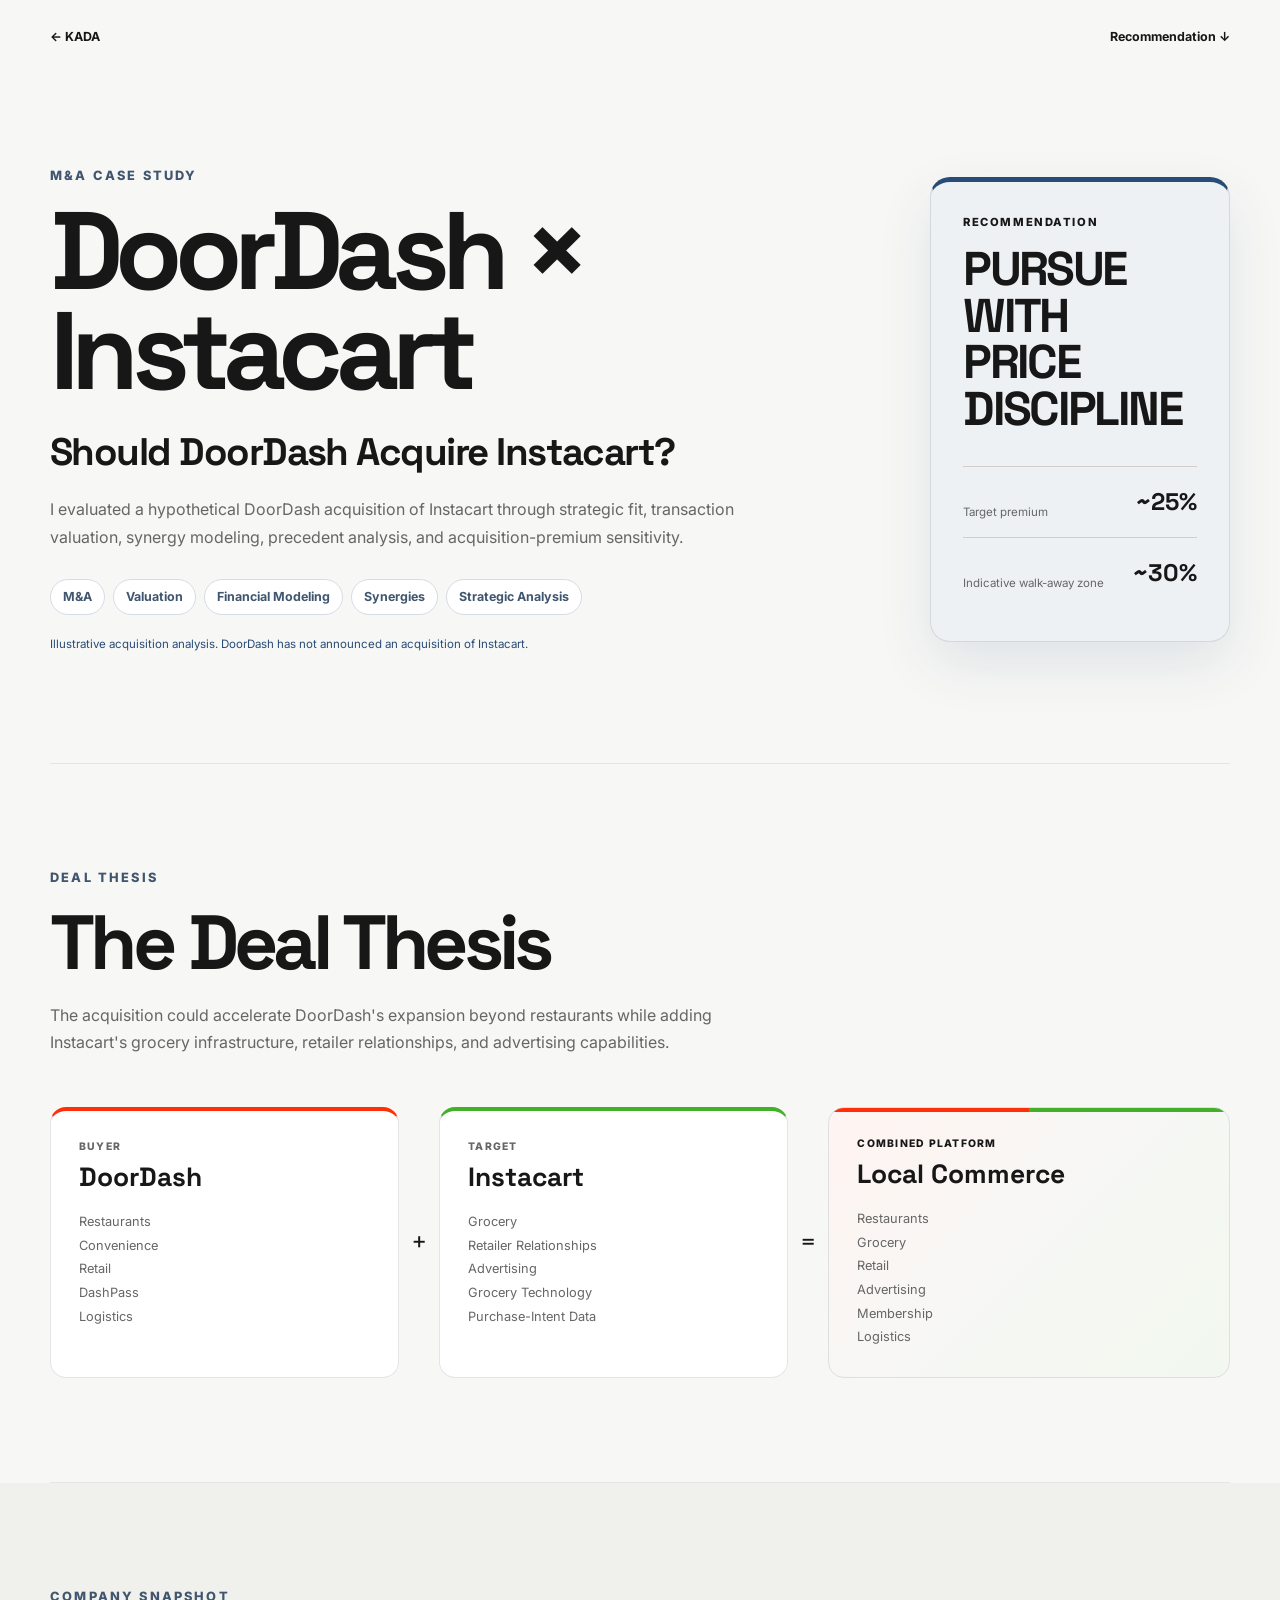
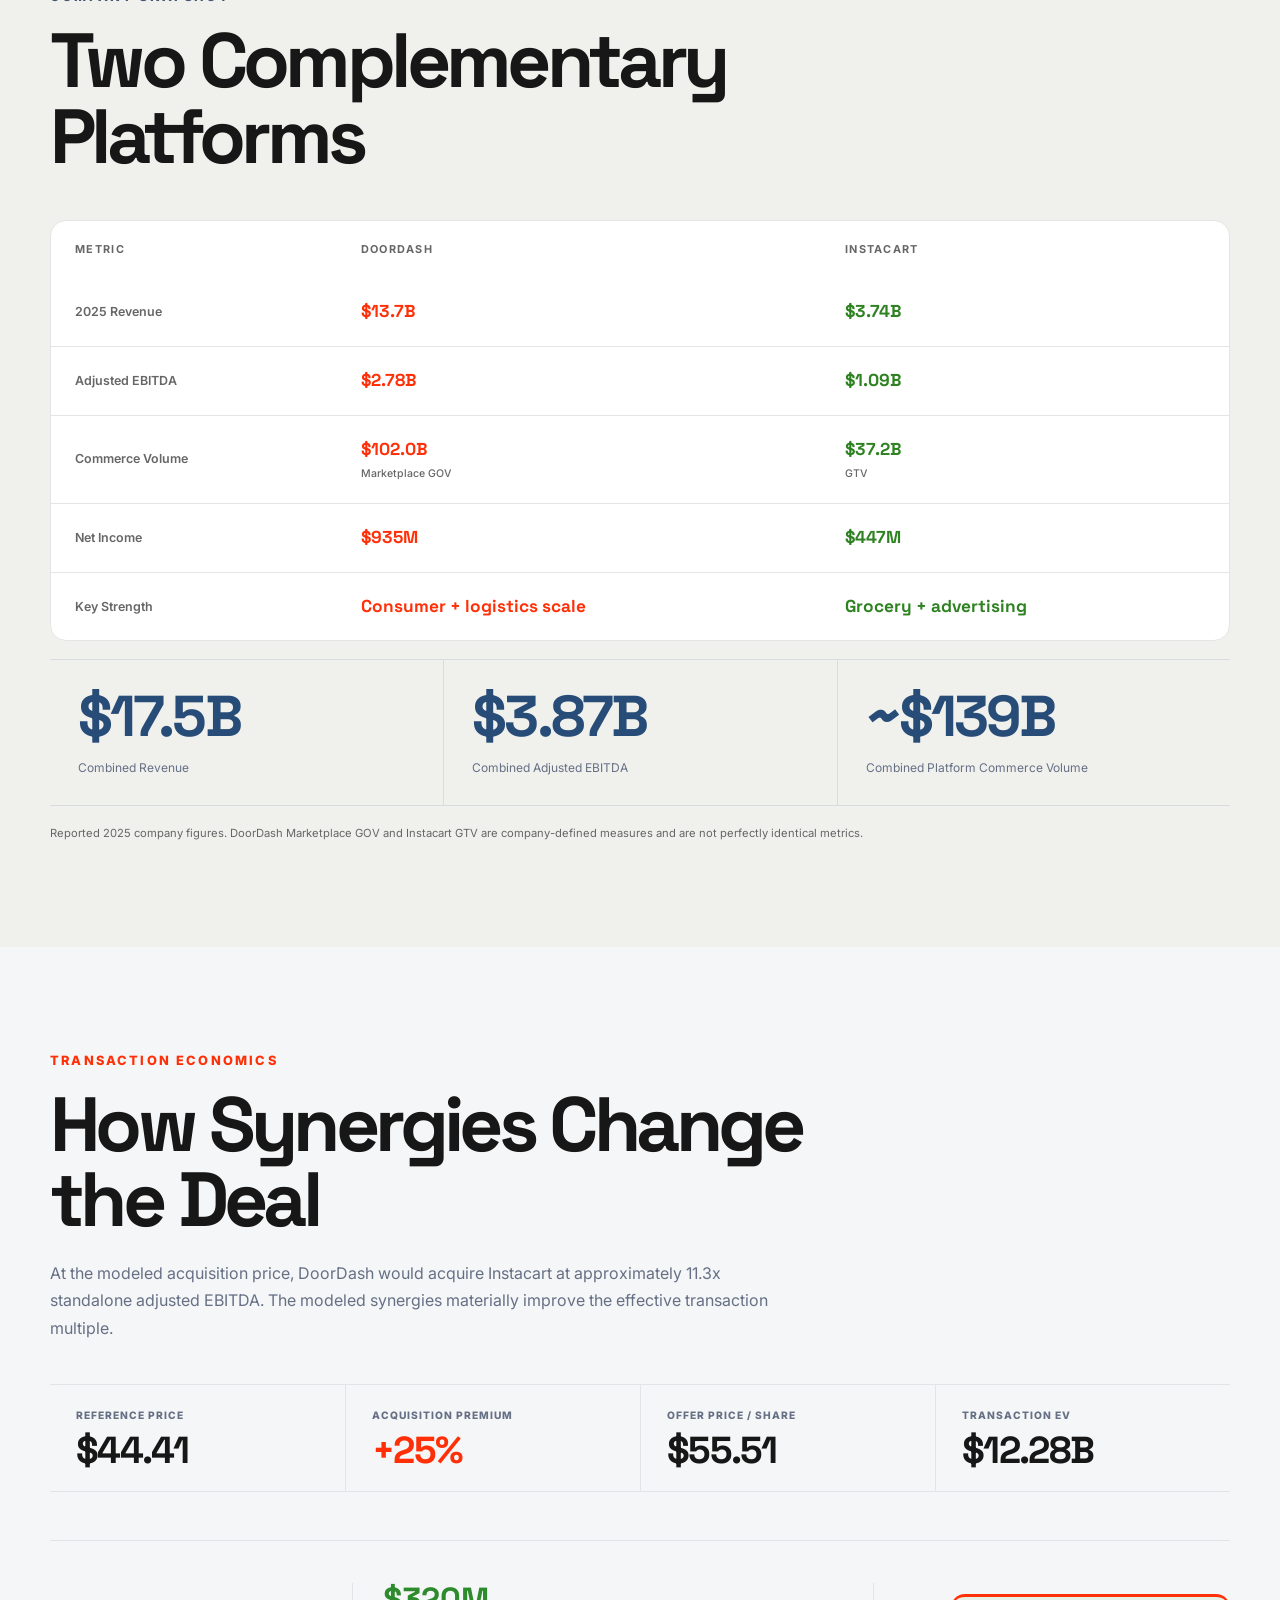
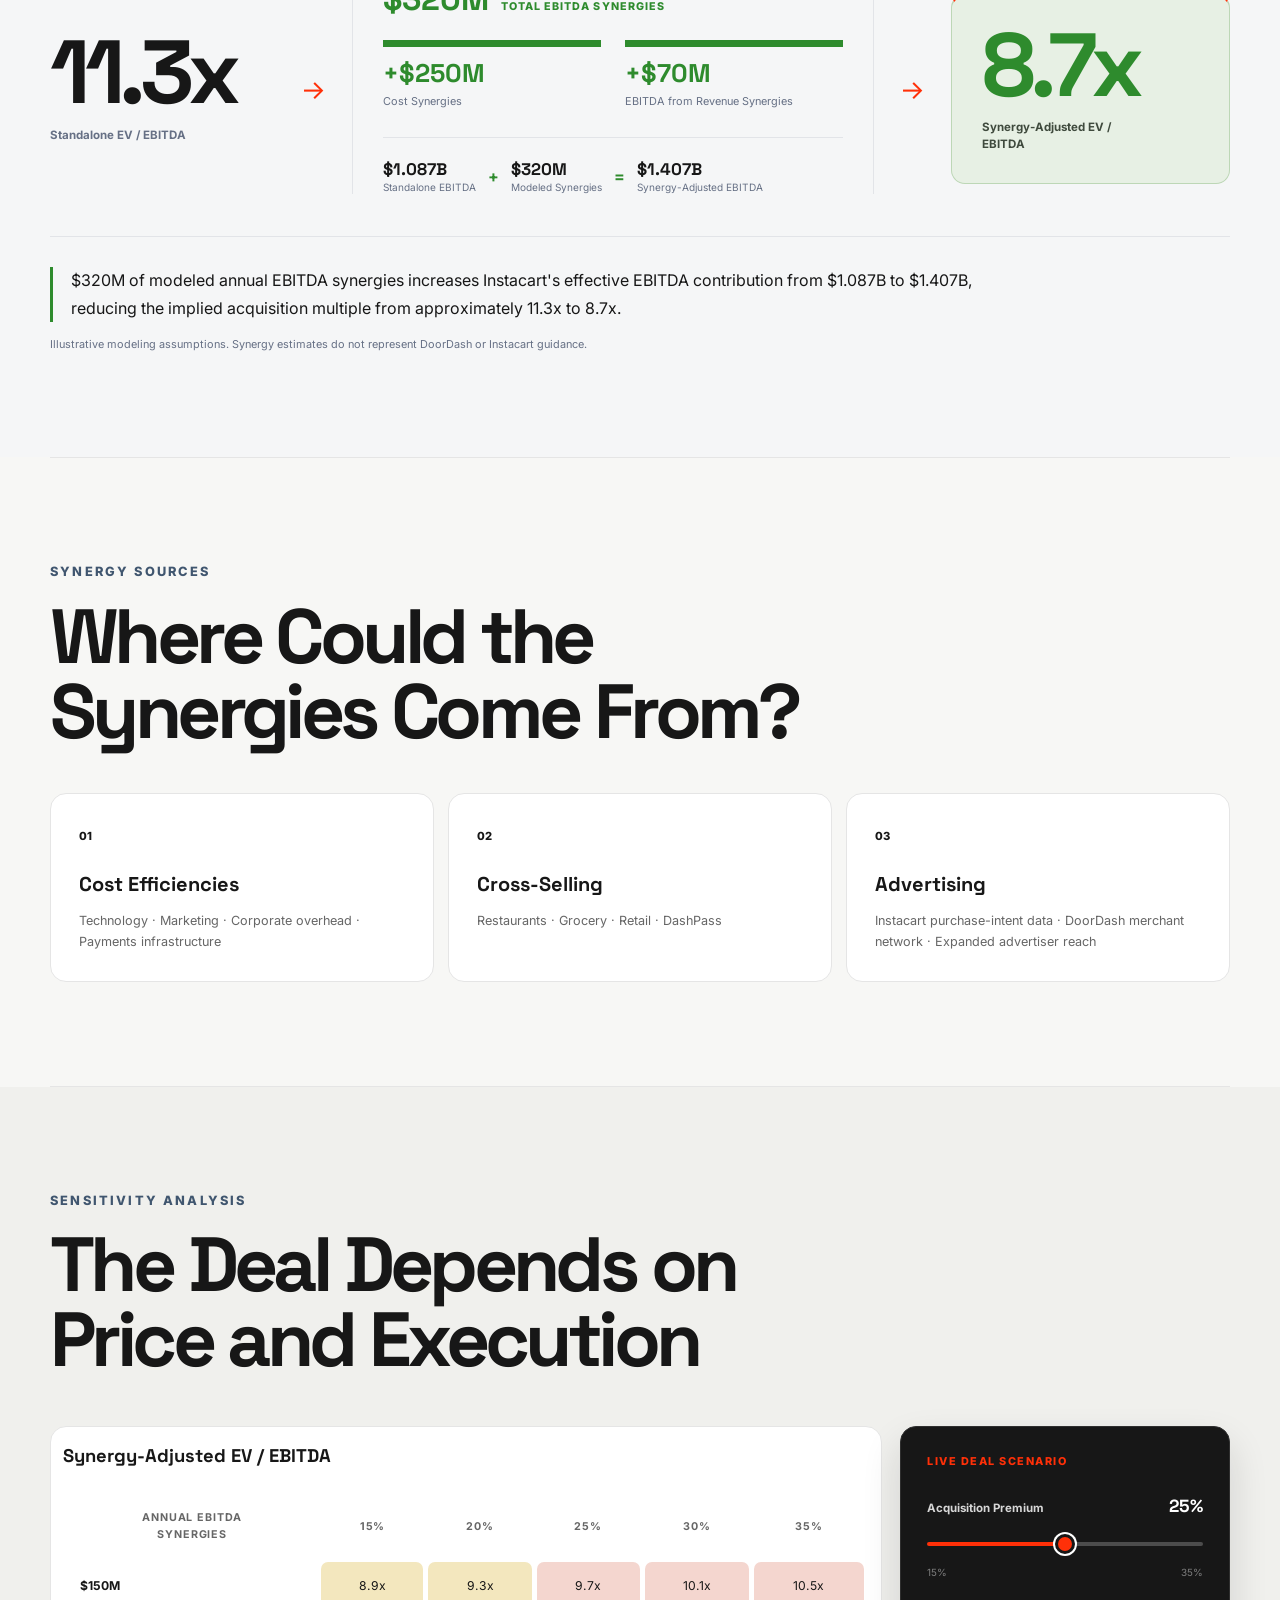
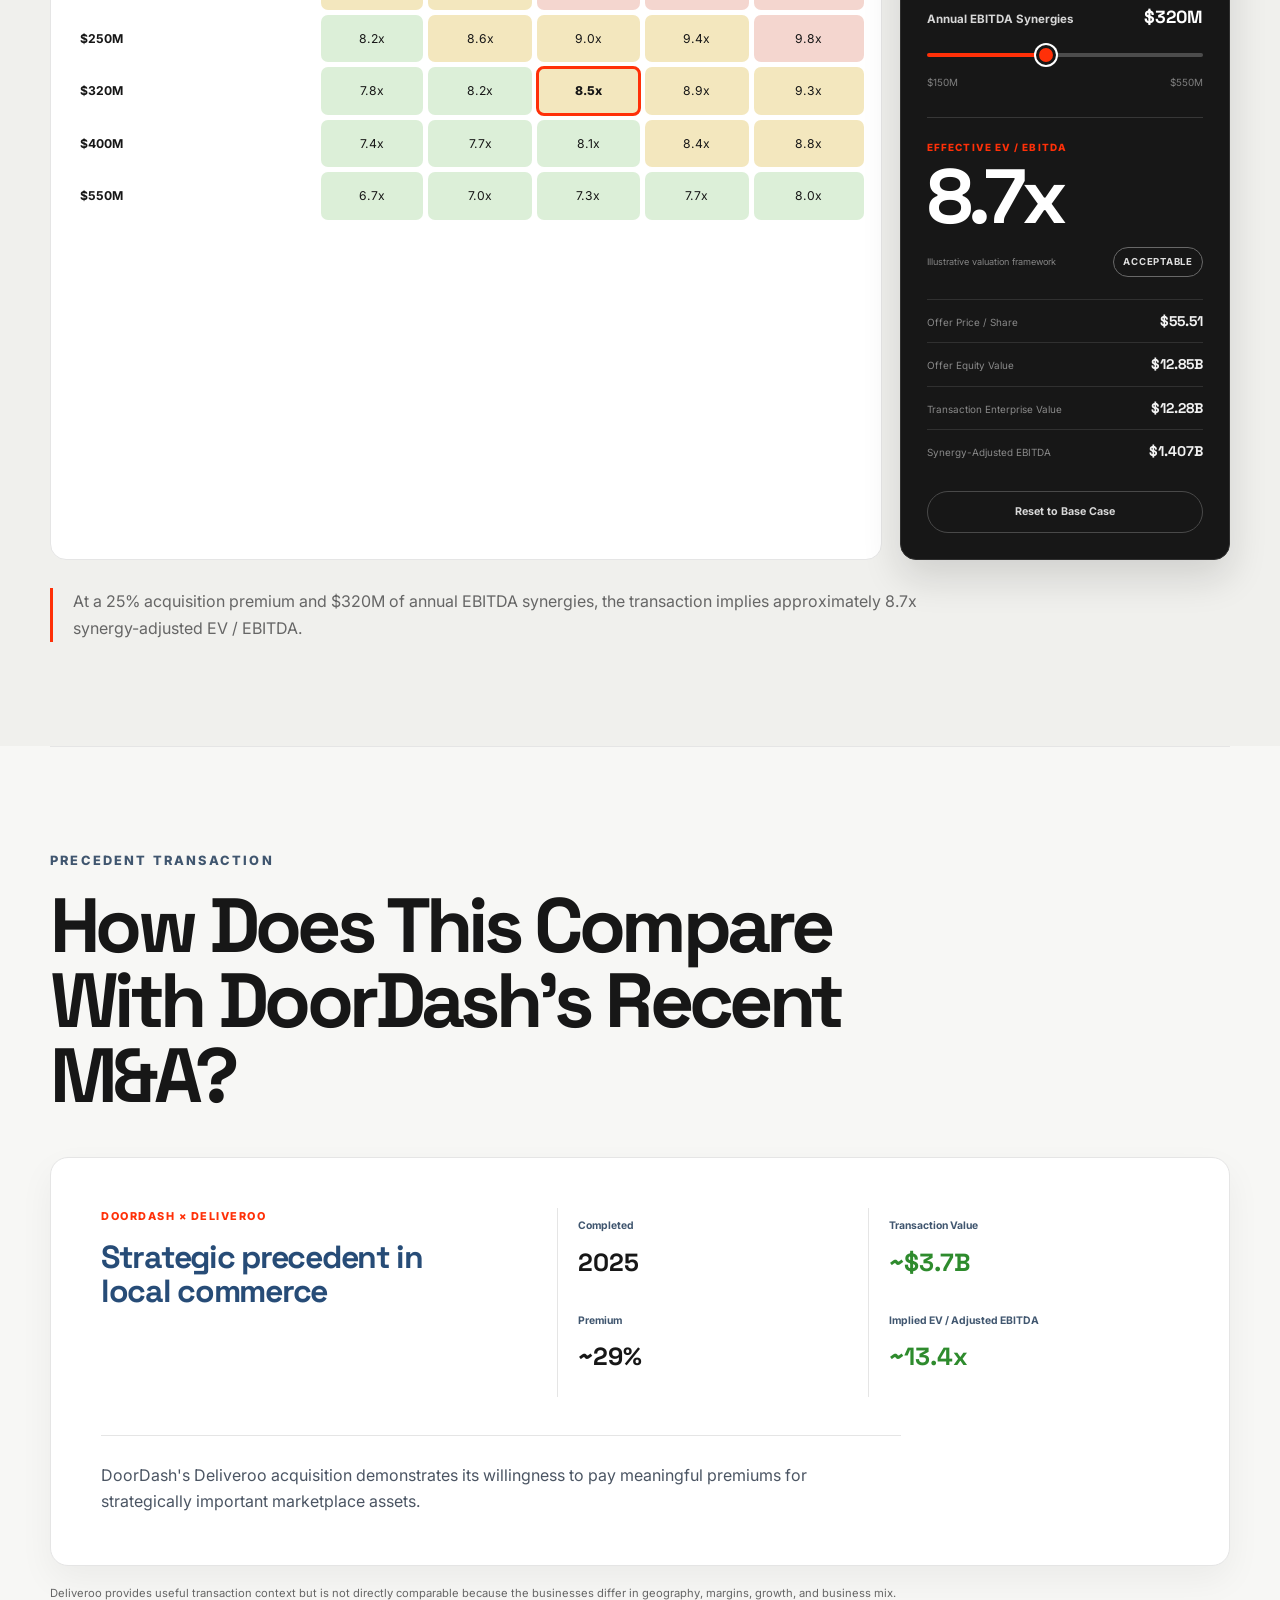
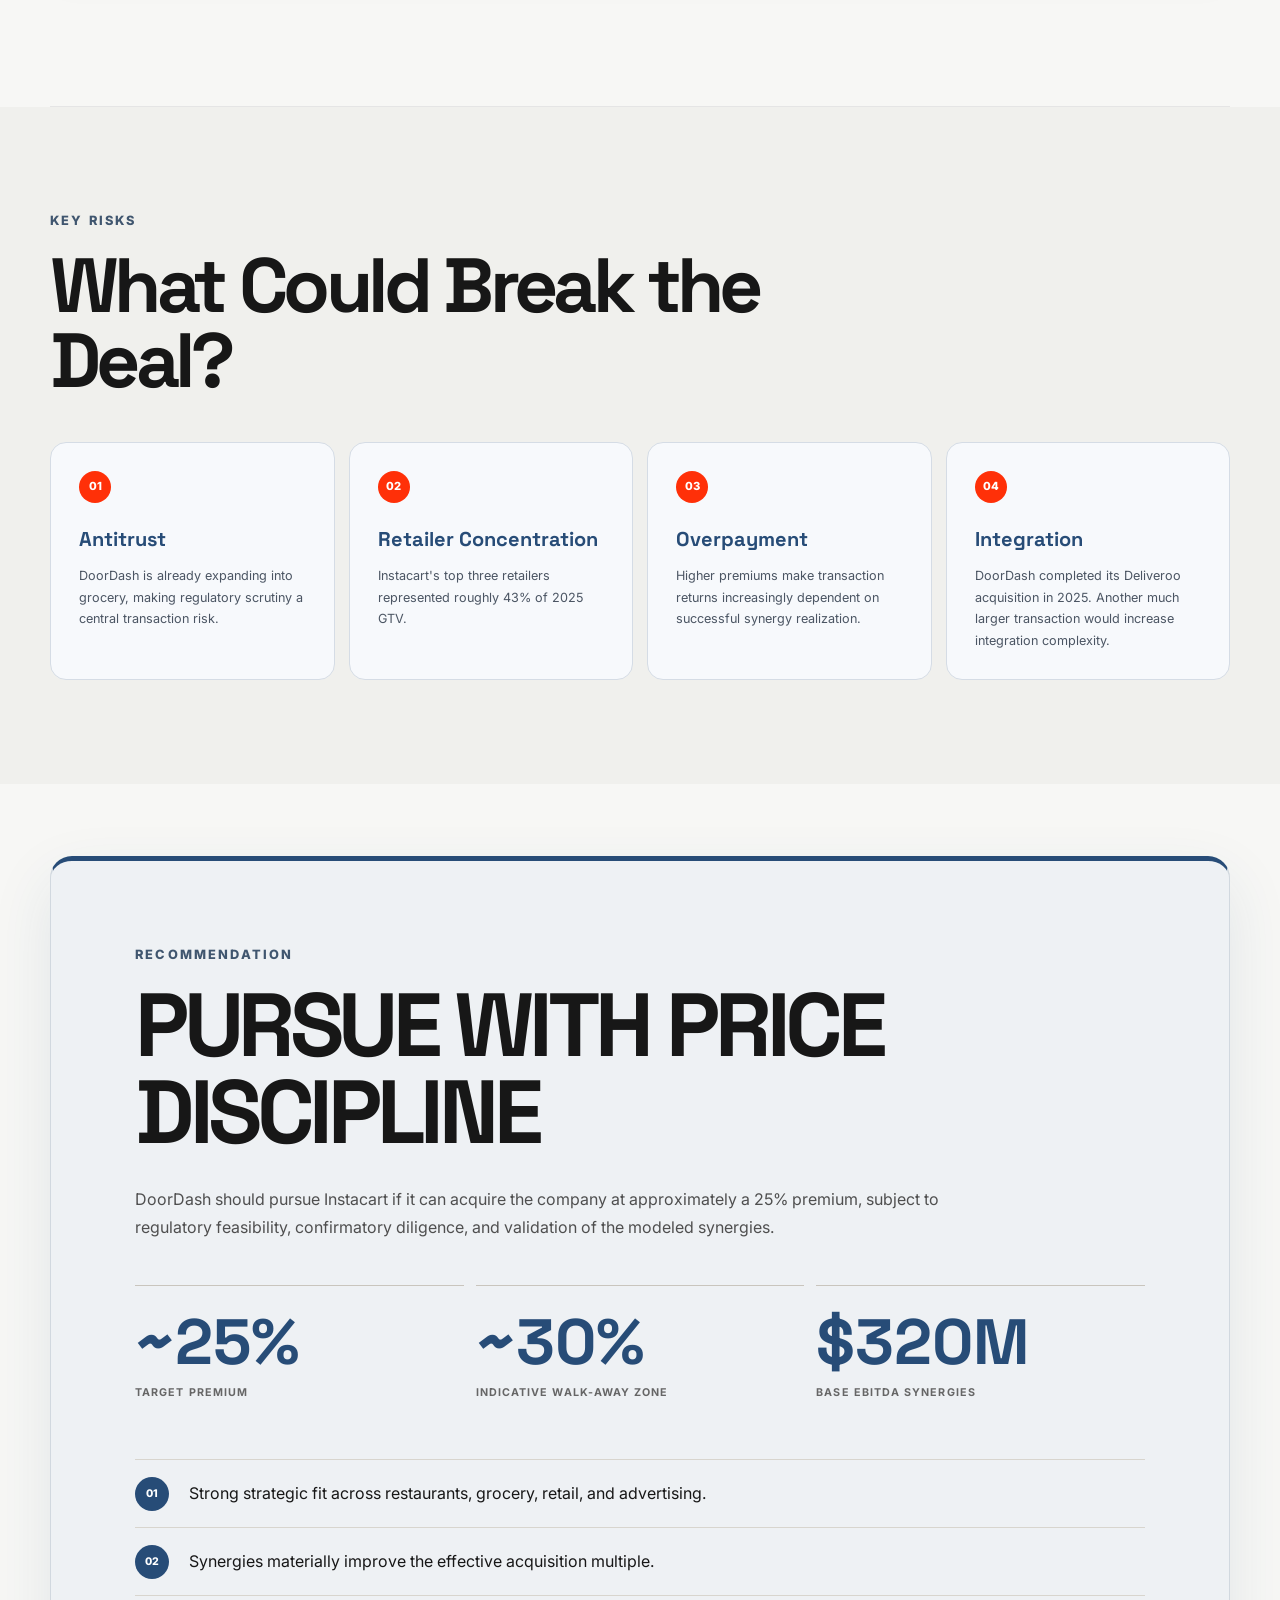
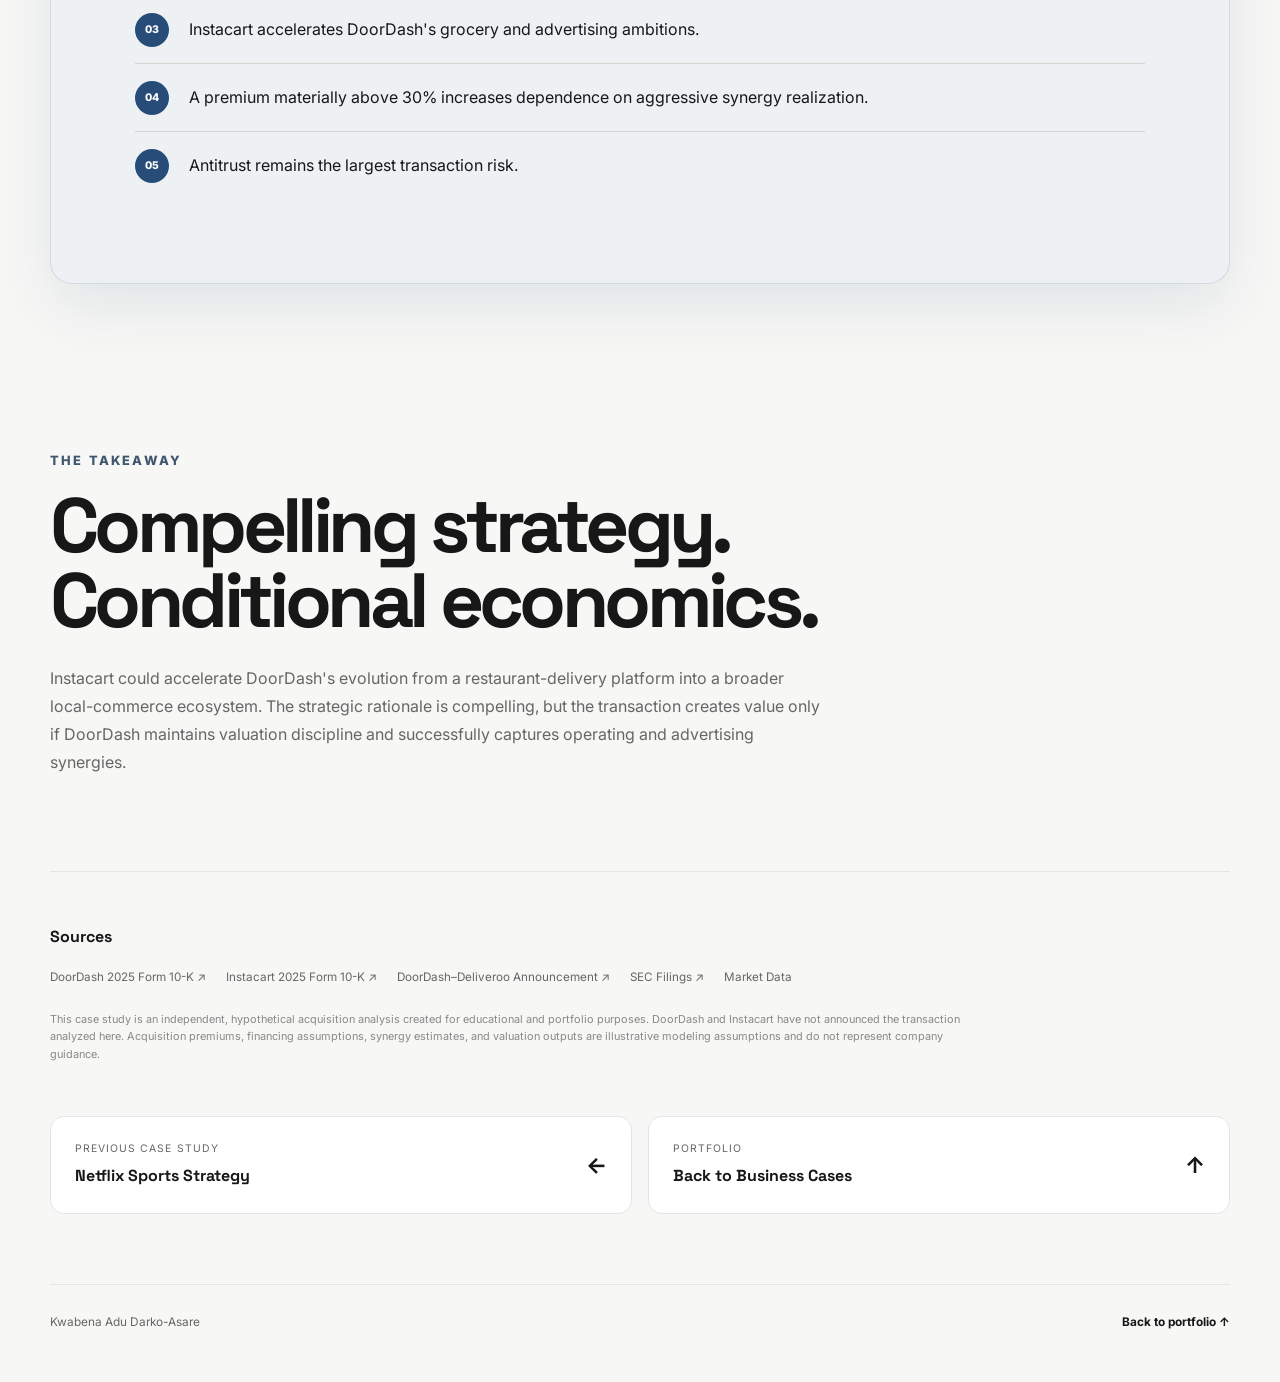
==== commit b0634b6f: "Color combined metrics blue" ====
--- a/doordash-instacart.html
+++ b/doordash-instacart.html
@@ -9,7 +9,7 @@
   <link rel="preconnect" href="https://fonts.gstatic.com" crossorigin>
   <link href="https://fonts.googleapis.com/css2?family=Space+Grotesk:wght@400;500;600;700&amp;family=Inter:wght@400;500;600;700&amp;display=swap" rel="stylesheet">
   <link rel="stylesheet" href="styles.css?v=20260922-33" />
-  <link rel="stylesheet" href="ma-case.css?v=20260923-11" />
+  <link rel="stylesheet" href="ma-case.css?v=20260923-12" />
 </head>
 <body class="ma-case-page">
   <header class="ma-nav">
--- a/ma-case.css
+++ b/ma-case.css
@@ -96,7 +96,7 @@
 .combined-metrics { margin-top: 18px; display: grid; grid-template-columns: repeat(3, 1fr); gap: 0; border-top: 1px solid #d7dce2; border-bottom: 1px solid #d7dce2; background: transparent; }
 .combined-metrics article { padding: 28px; background: transparent; }
 .combined-metrics article + article { border-left: 1px solid #d7dce2; }
-.combined-metrics strong { display: block; color: #171717; font-family: var(--font-display); font-size: clamp(2.2rem, 4.5vw, 3.8rem); line-height: 1; letter-spacing: -0.05em; }
+.combined-metrics strong { display: block; color: #274c77; font-family: var(--font-display); font-size: clamp(2.2rem, 4.5vw, 3.8rem); line-height: 1; letter-spacing: -0.05em; }
 .combined-metrics span { display: block; margin-top: 12px; color: #667085; font-size: 0.75rem; }
 .ma-note { margin: 18px 0 0; color: var(--ma-muted); font-size: 0.7rem; line-height: 1.65; }
 
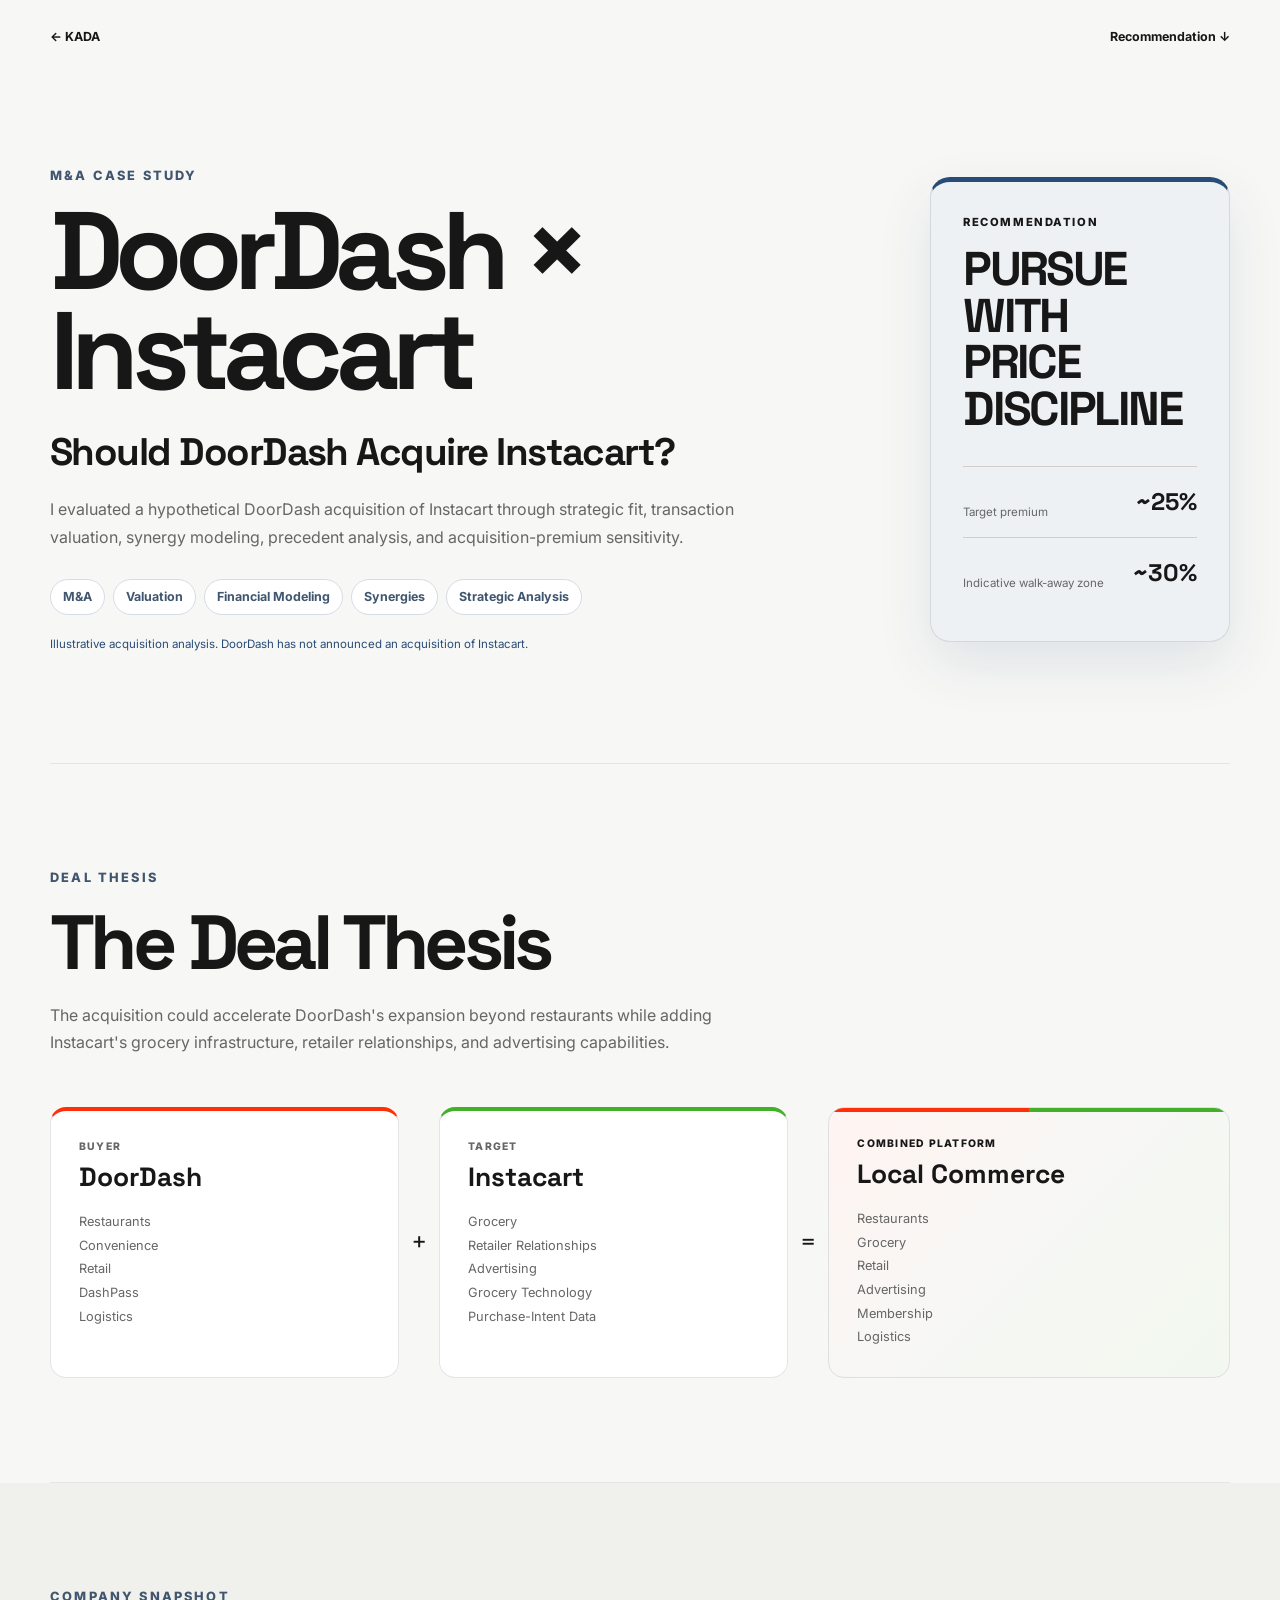
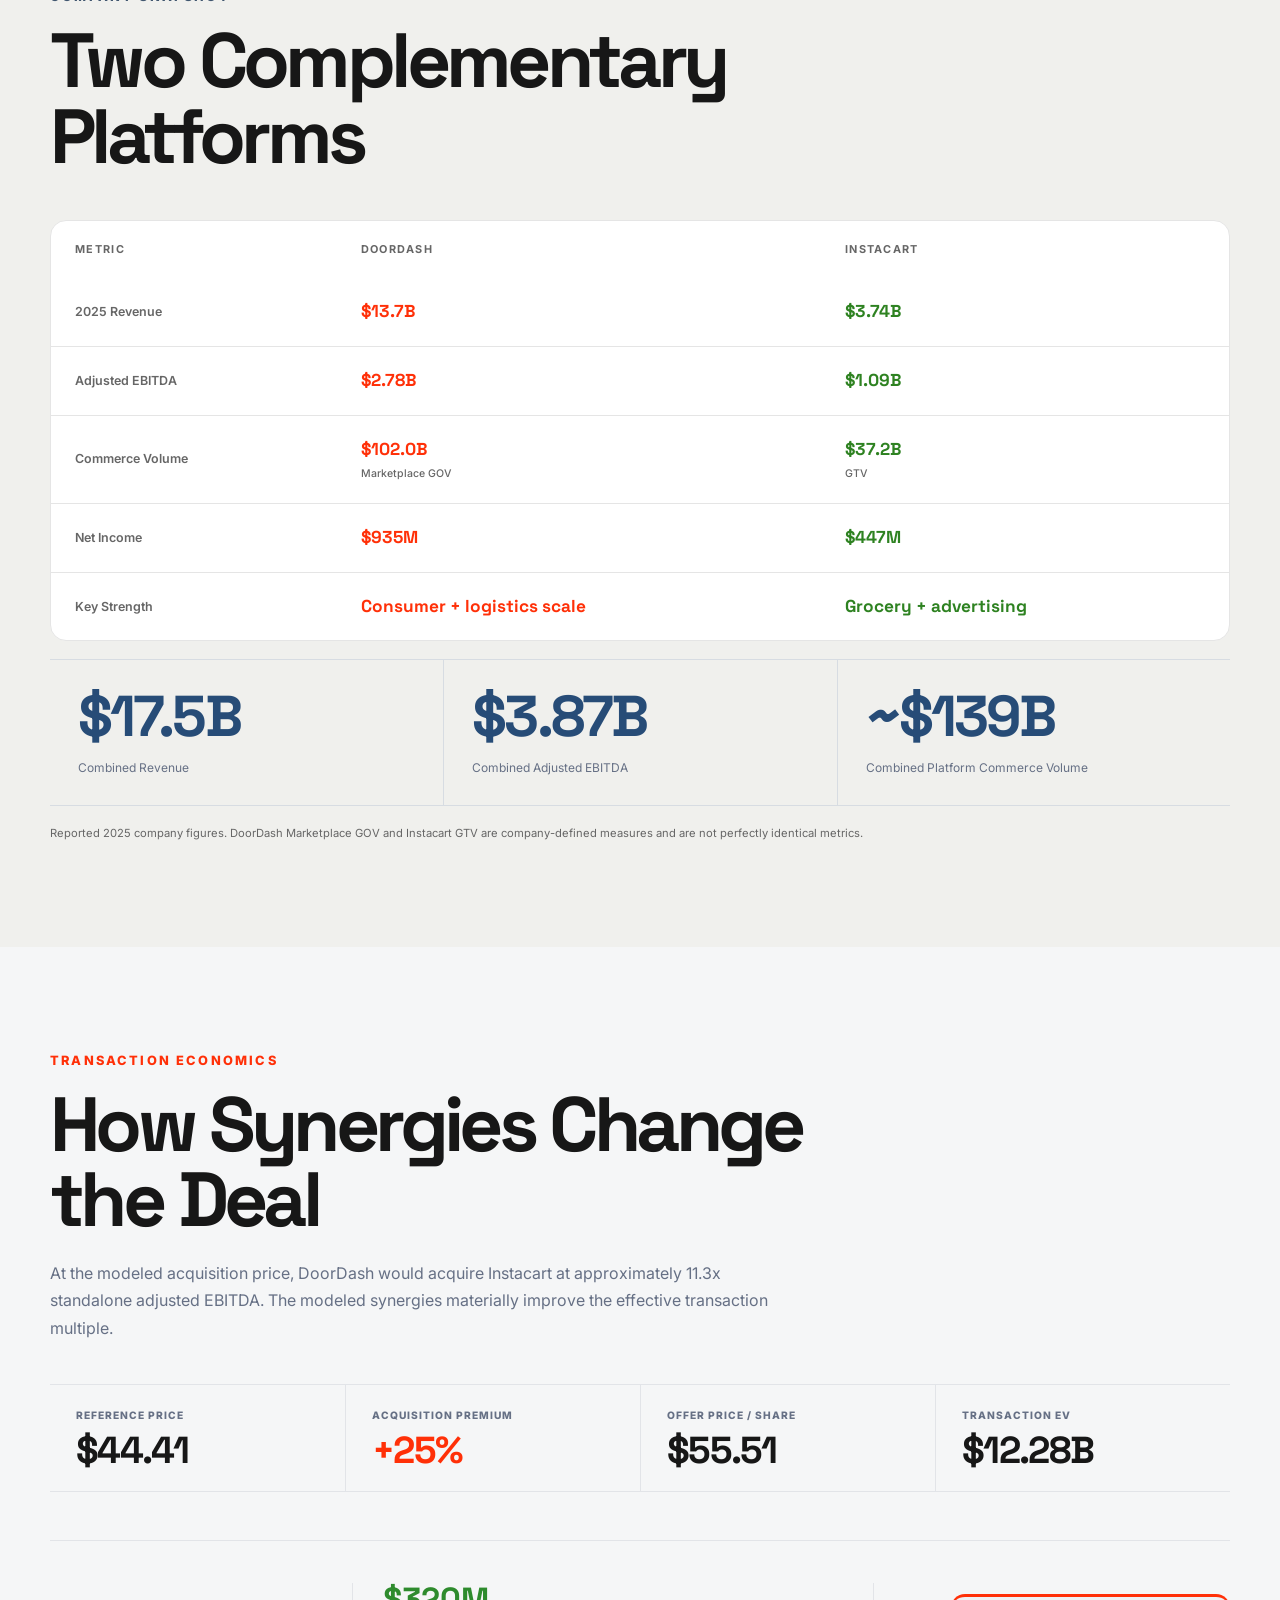
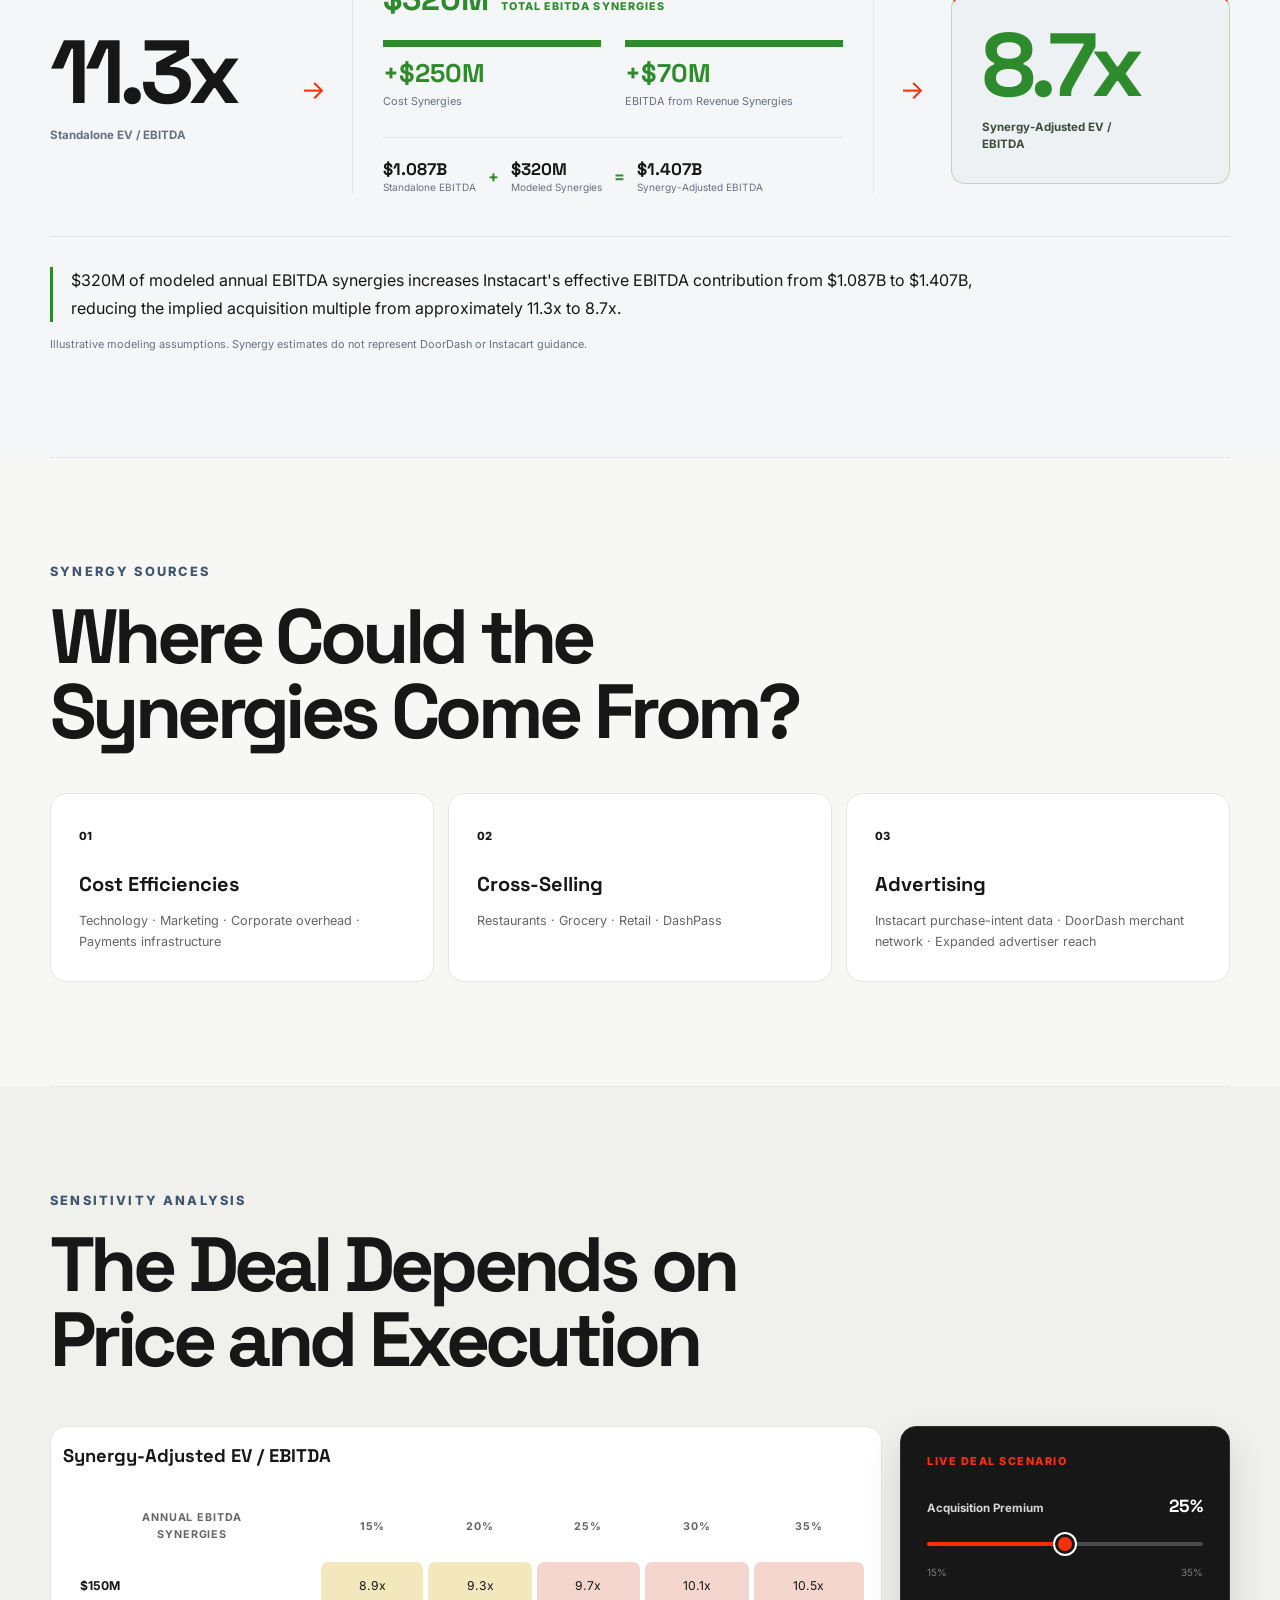
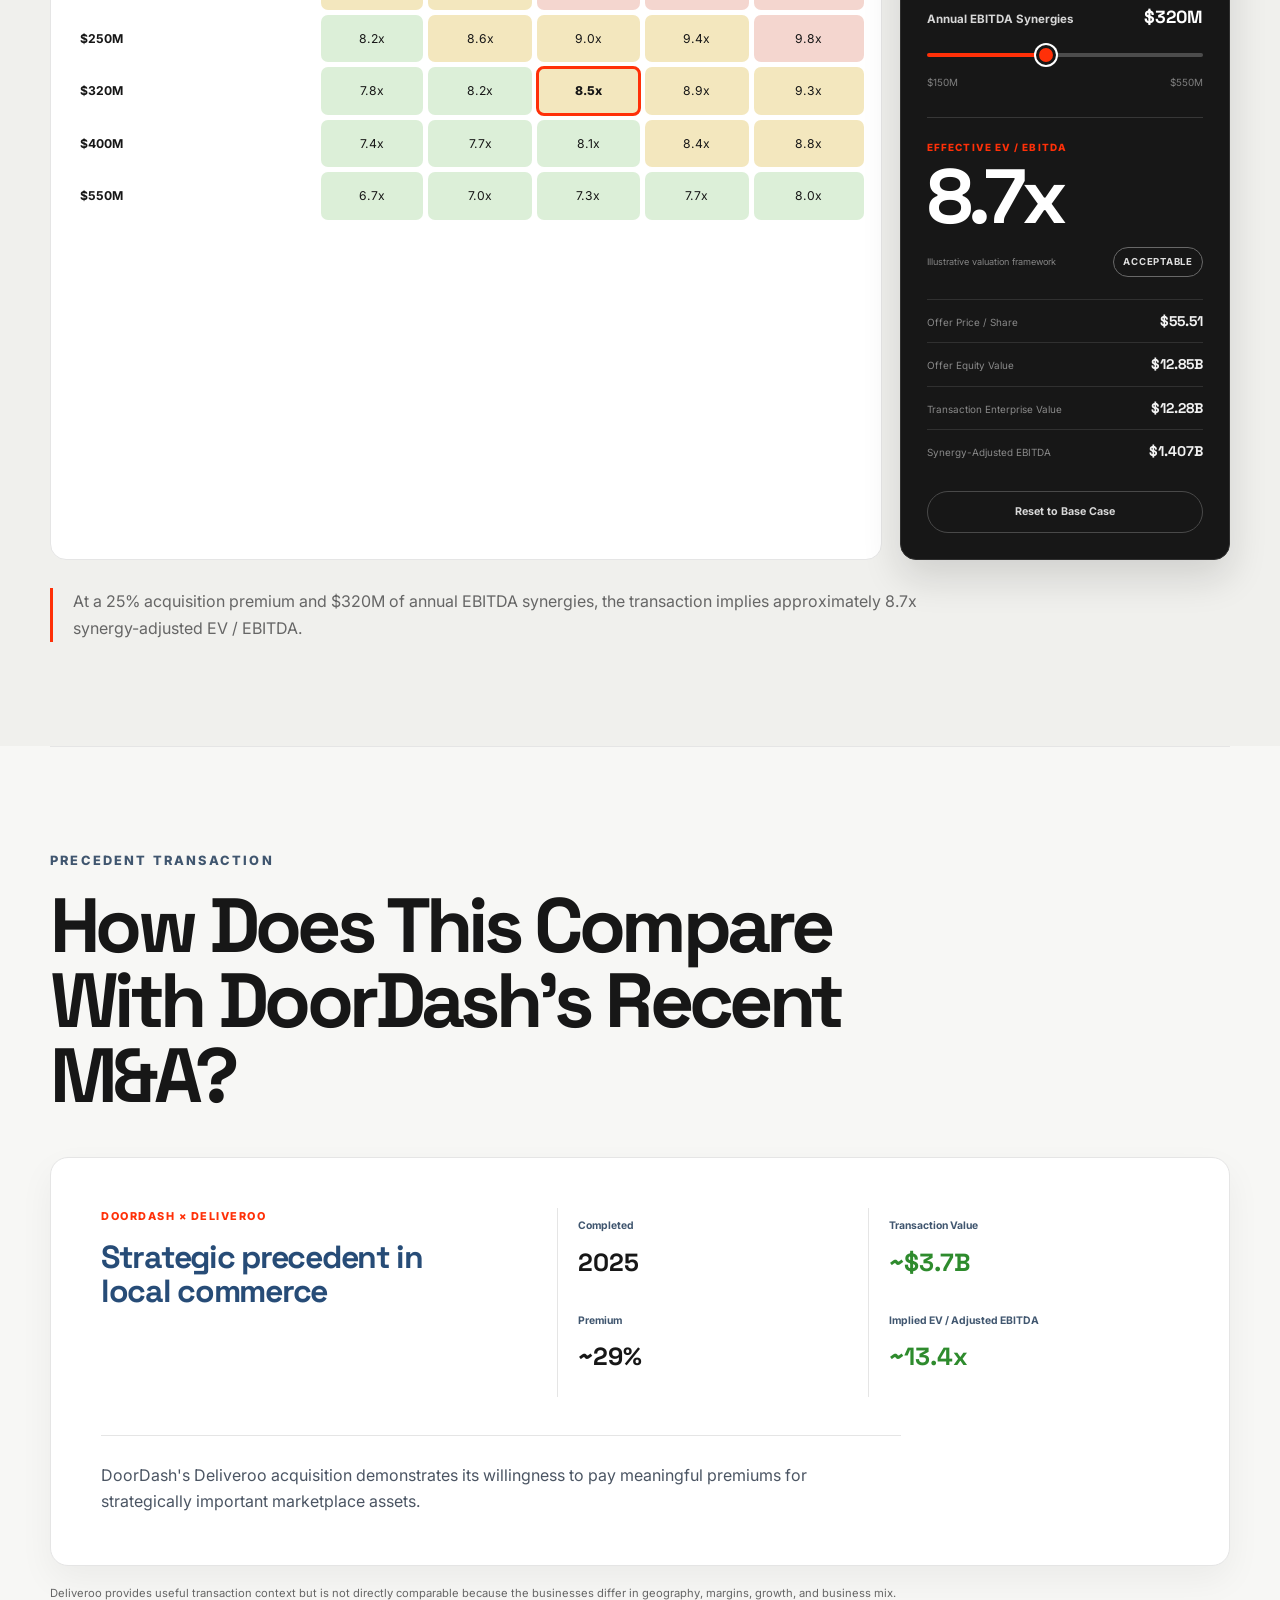
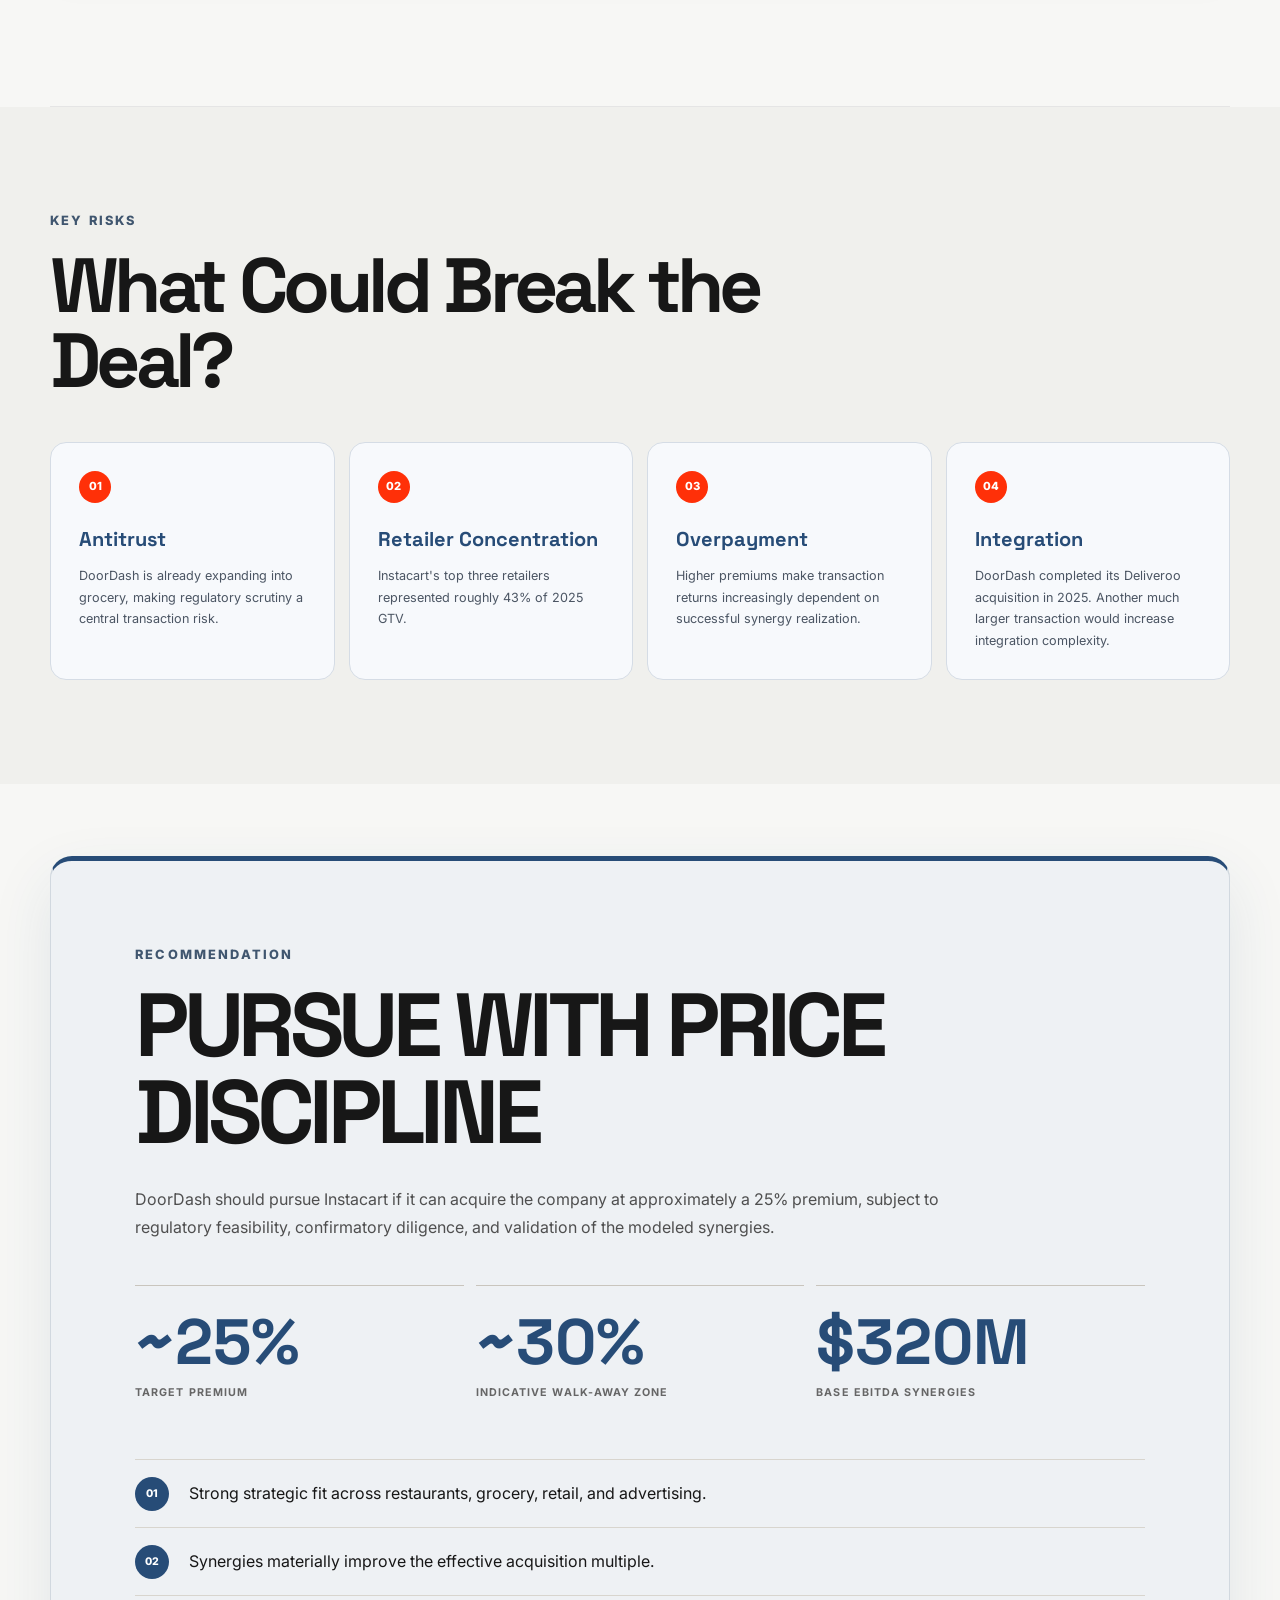
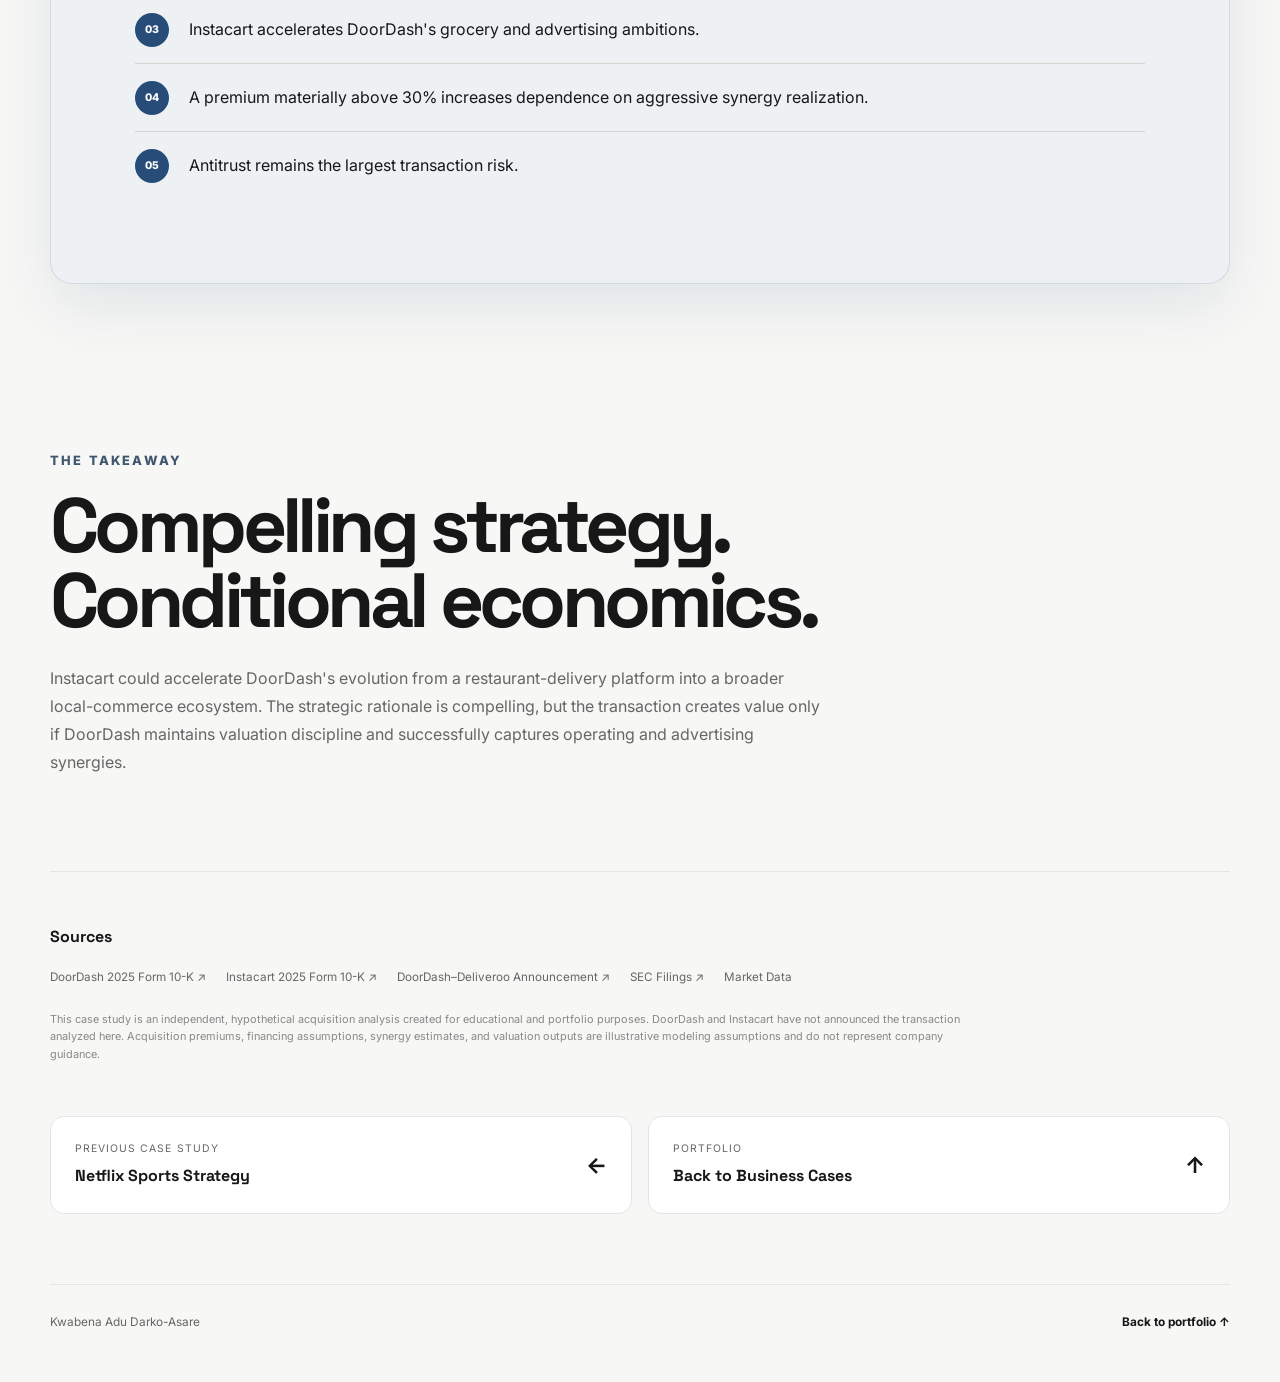
==== commit f4a02366: "Refine portfolio copy and valuation result" ====
--- a/doordash-instacart.html
+++ b/doordash-instacart.html
@@ -9,7 +9,7 @@
   <link rel="preconnect" href="https://fonts.gstatic.com" crossorigin>
   <link href="https://fonts.googleapis.com/css2?family=Space+Grotesk:wght@400;500;600;700&amp;family=Inter:wght@400;500;600;700&amp;display=swap" rel="stylesheet">
   <link rel="stylesheet" href="styles.css?v=20260922-33" />
-  <link rel="stylesheet" href="ma-case.css?v=20260923-12" />
+  <link rel="stylesheet" href="ma-case.css?v=20260923-13" />
 </head>
 <body class="ma-case-page">
   <header class="ma-nav">
--- a/styles.css
+++ b/styles.css
@@ -812,6 +812,7 @@
   margin: 0 0 10px;
   font-size: 1.15rem;
 }
+.project-card-featured .project-body h3 { color: #2563eb; }
 .project-body p {
   color: var(--text-dim);
   font-size: 0.95rem;
--- a/ma-case.css
+++ b/ma-case.css
@@ -126,7 +126,7 @@
 .ebitda-logic span { font-size:.63rem; line-height:1.35; }
 .ebitda-logic strong { display:block; color:#171717; font-family:var(--font-display); font-size:1.05rem; }
 .ebitda-logic b { color:#2e8b2d; }
-.valuation-result { padding:30px; border:1px solid #bdd7b6; border-top:3px solid #ff3008; border-radius:14px; background:#e7f0e4; }
+.valuation-result { padding:30px; border:1px solid #bdd7b6; border-top:3px solid #ff3008; border-radius:14px; background:#eef1f4; }
 .valuation-result strong { color:#2e8b2d; }
 .valuation-result span { color:#3f4a3d; }
 .valuation-takeaway { max-width:940px; margin:30px 0 0; padding-left:18px; border-left:3px solid #2e8b2d; color:#171717; line-height:1.7; }
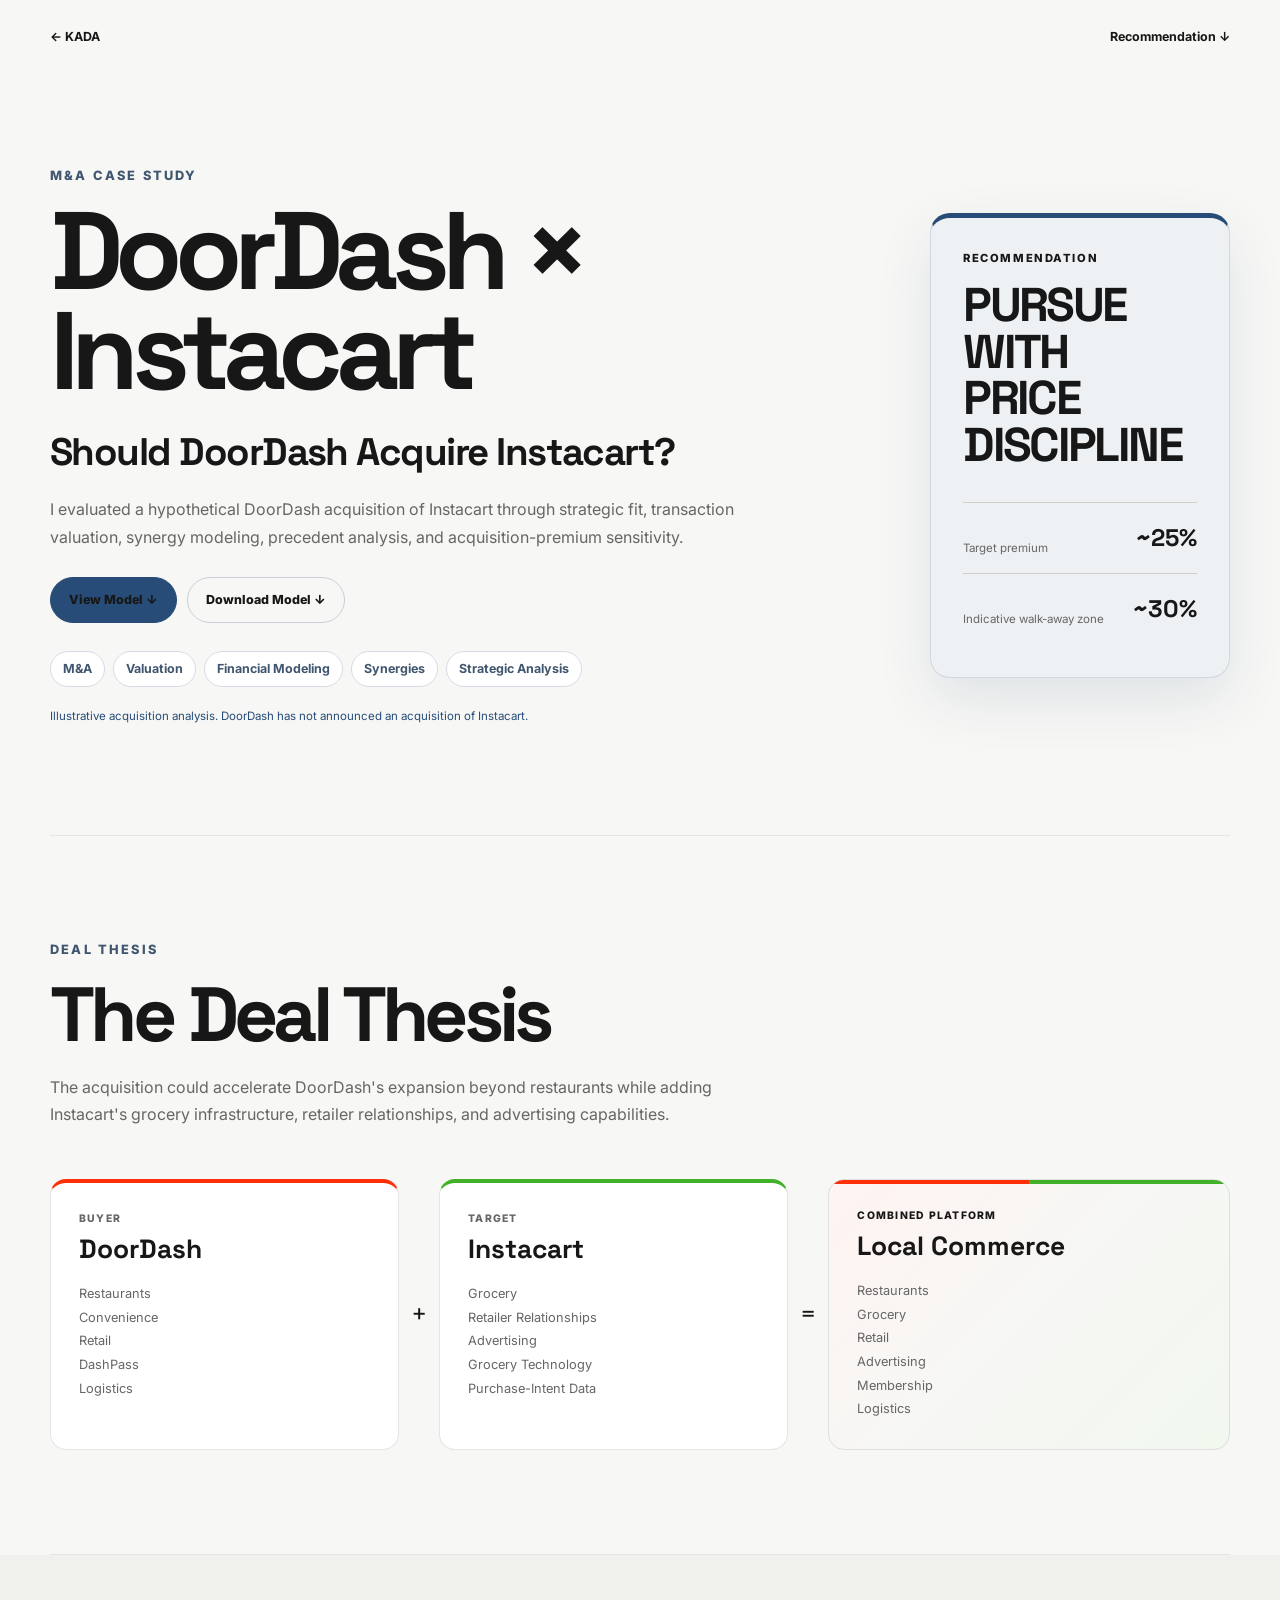
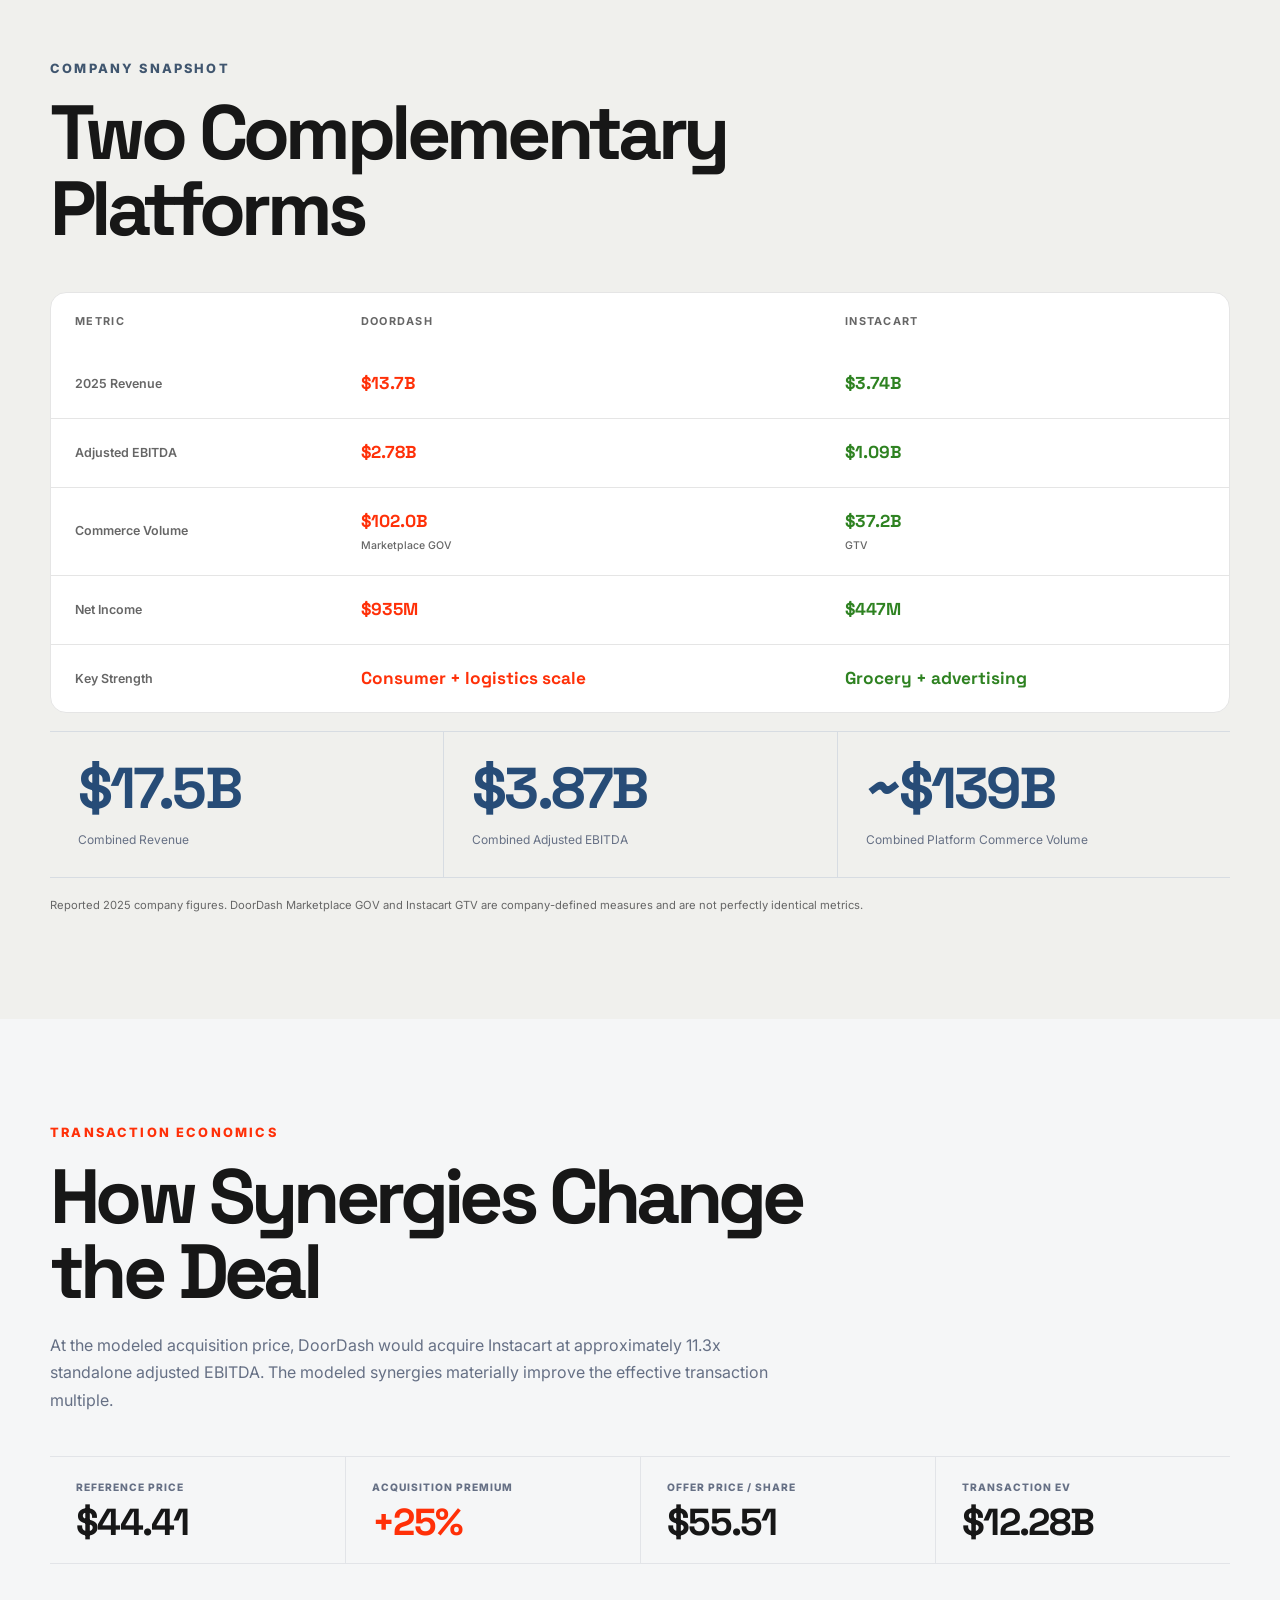
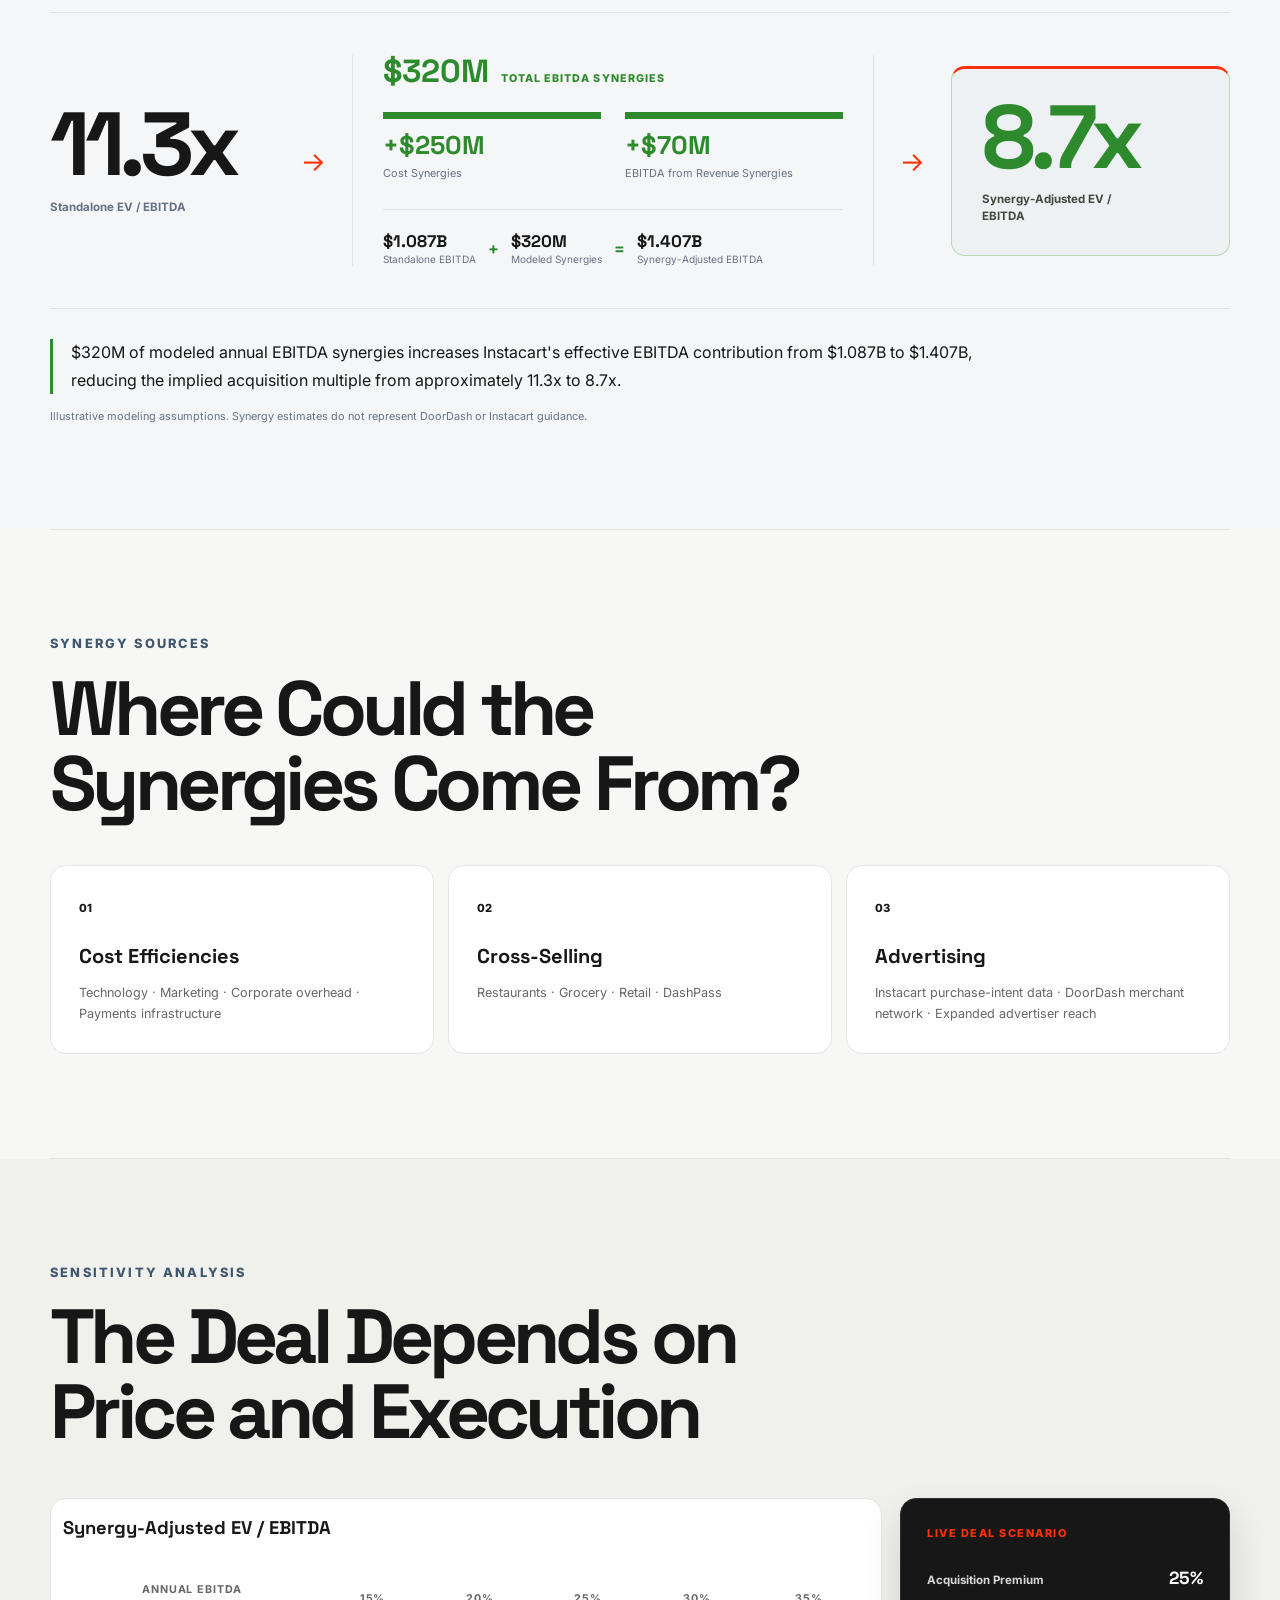
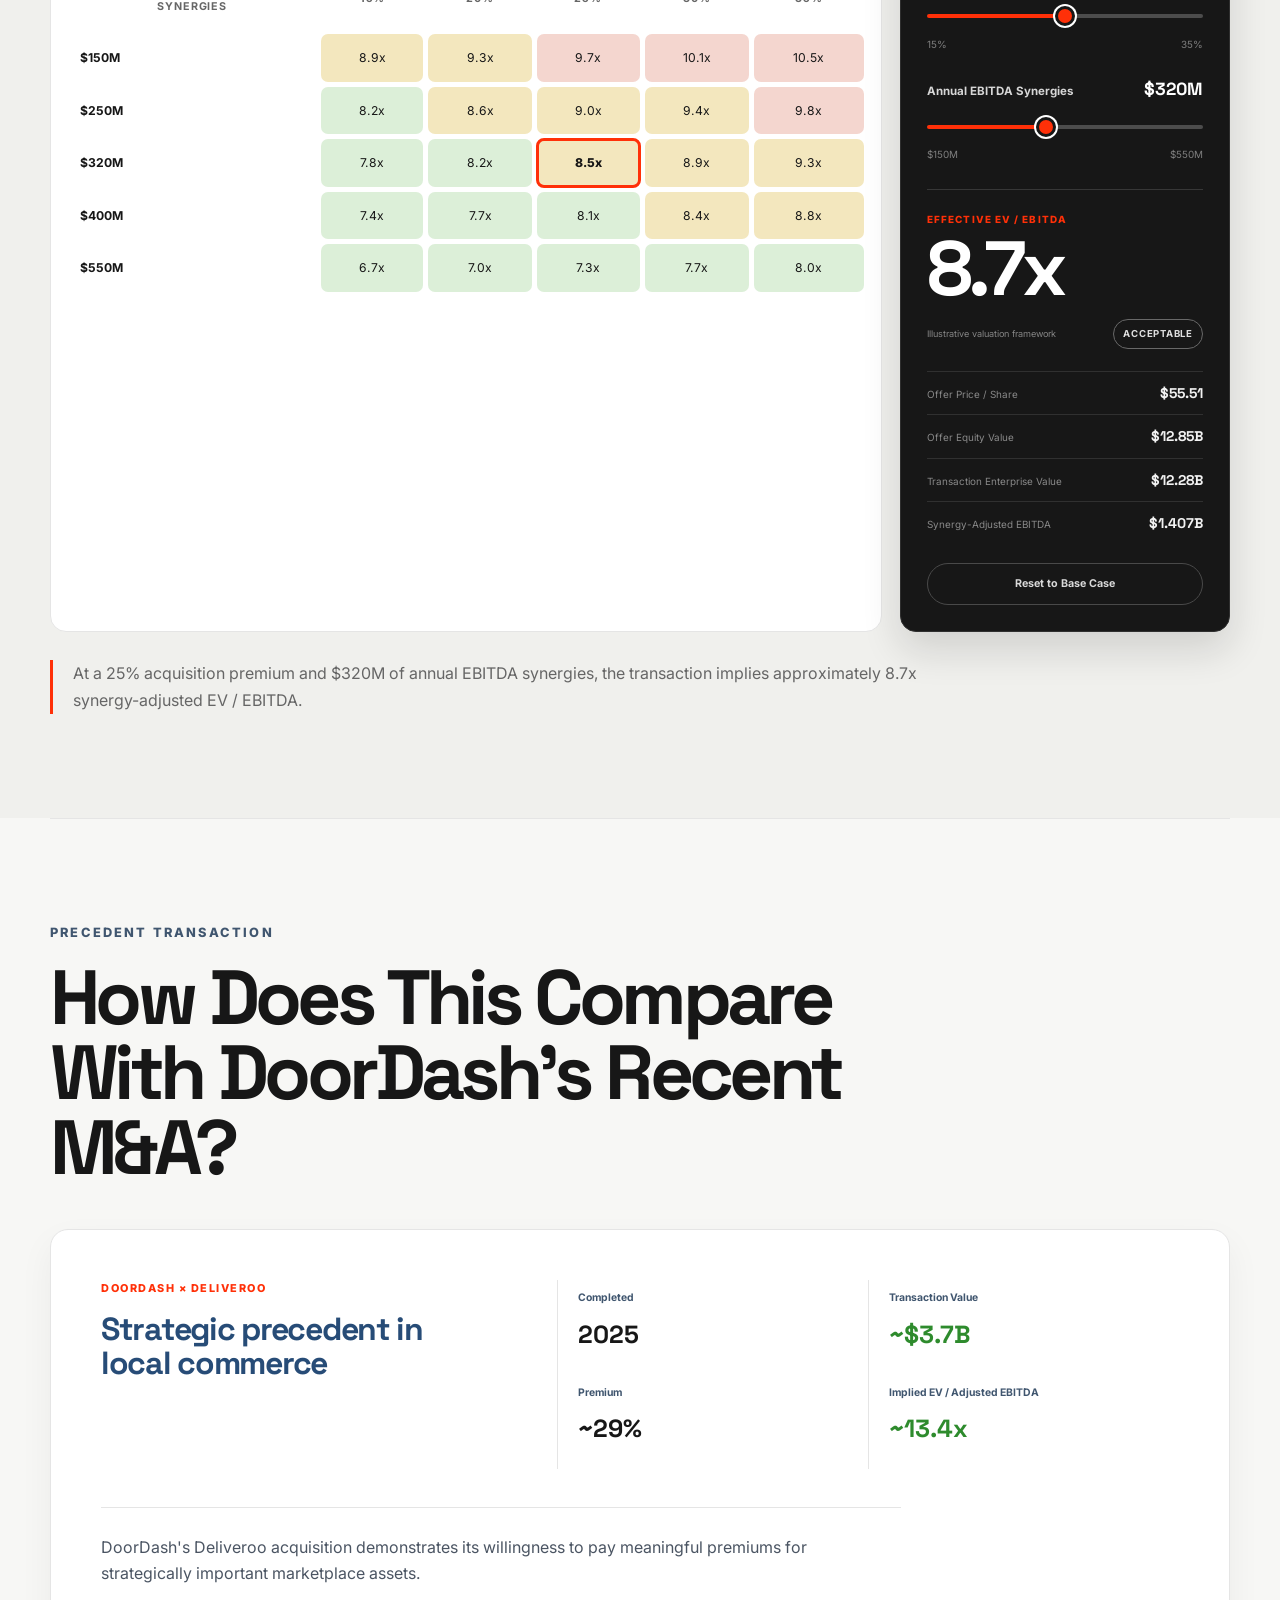
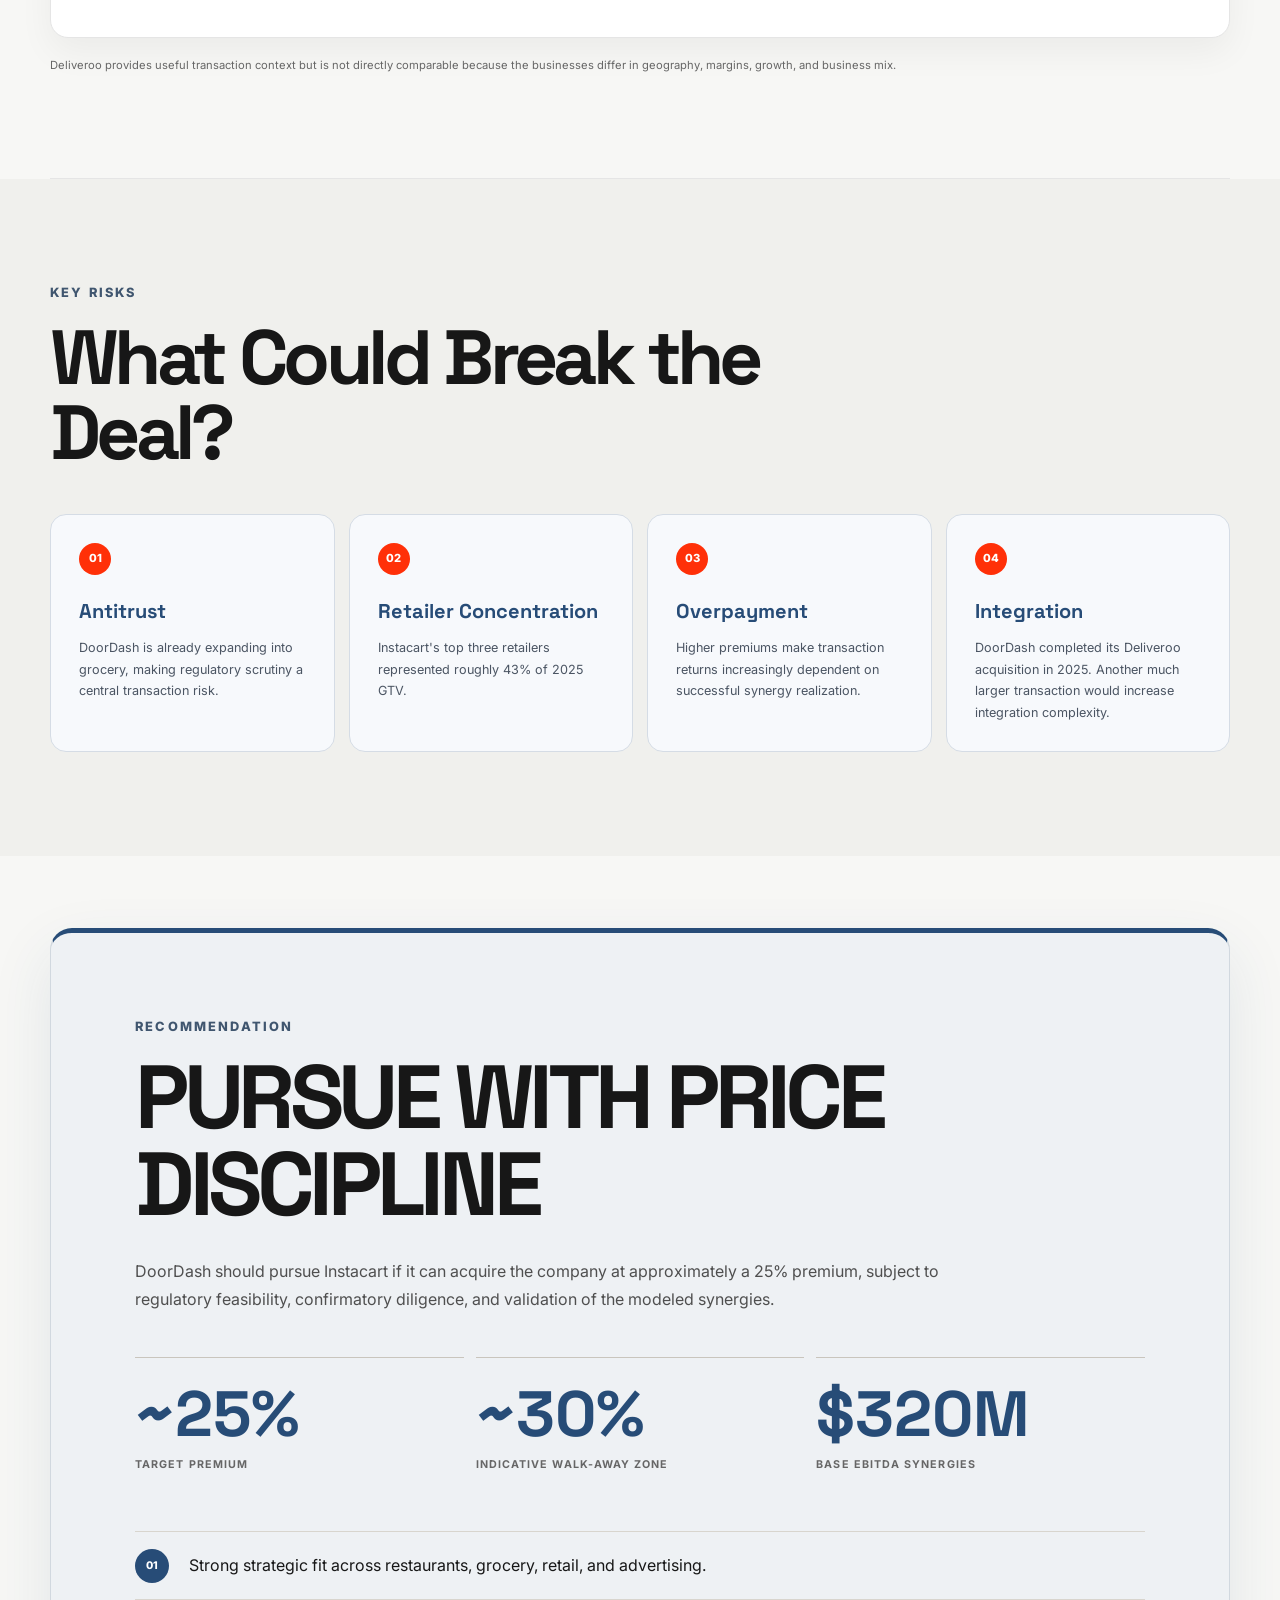
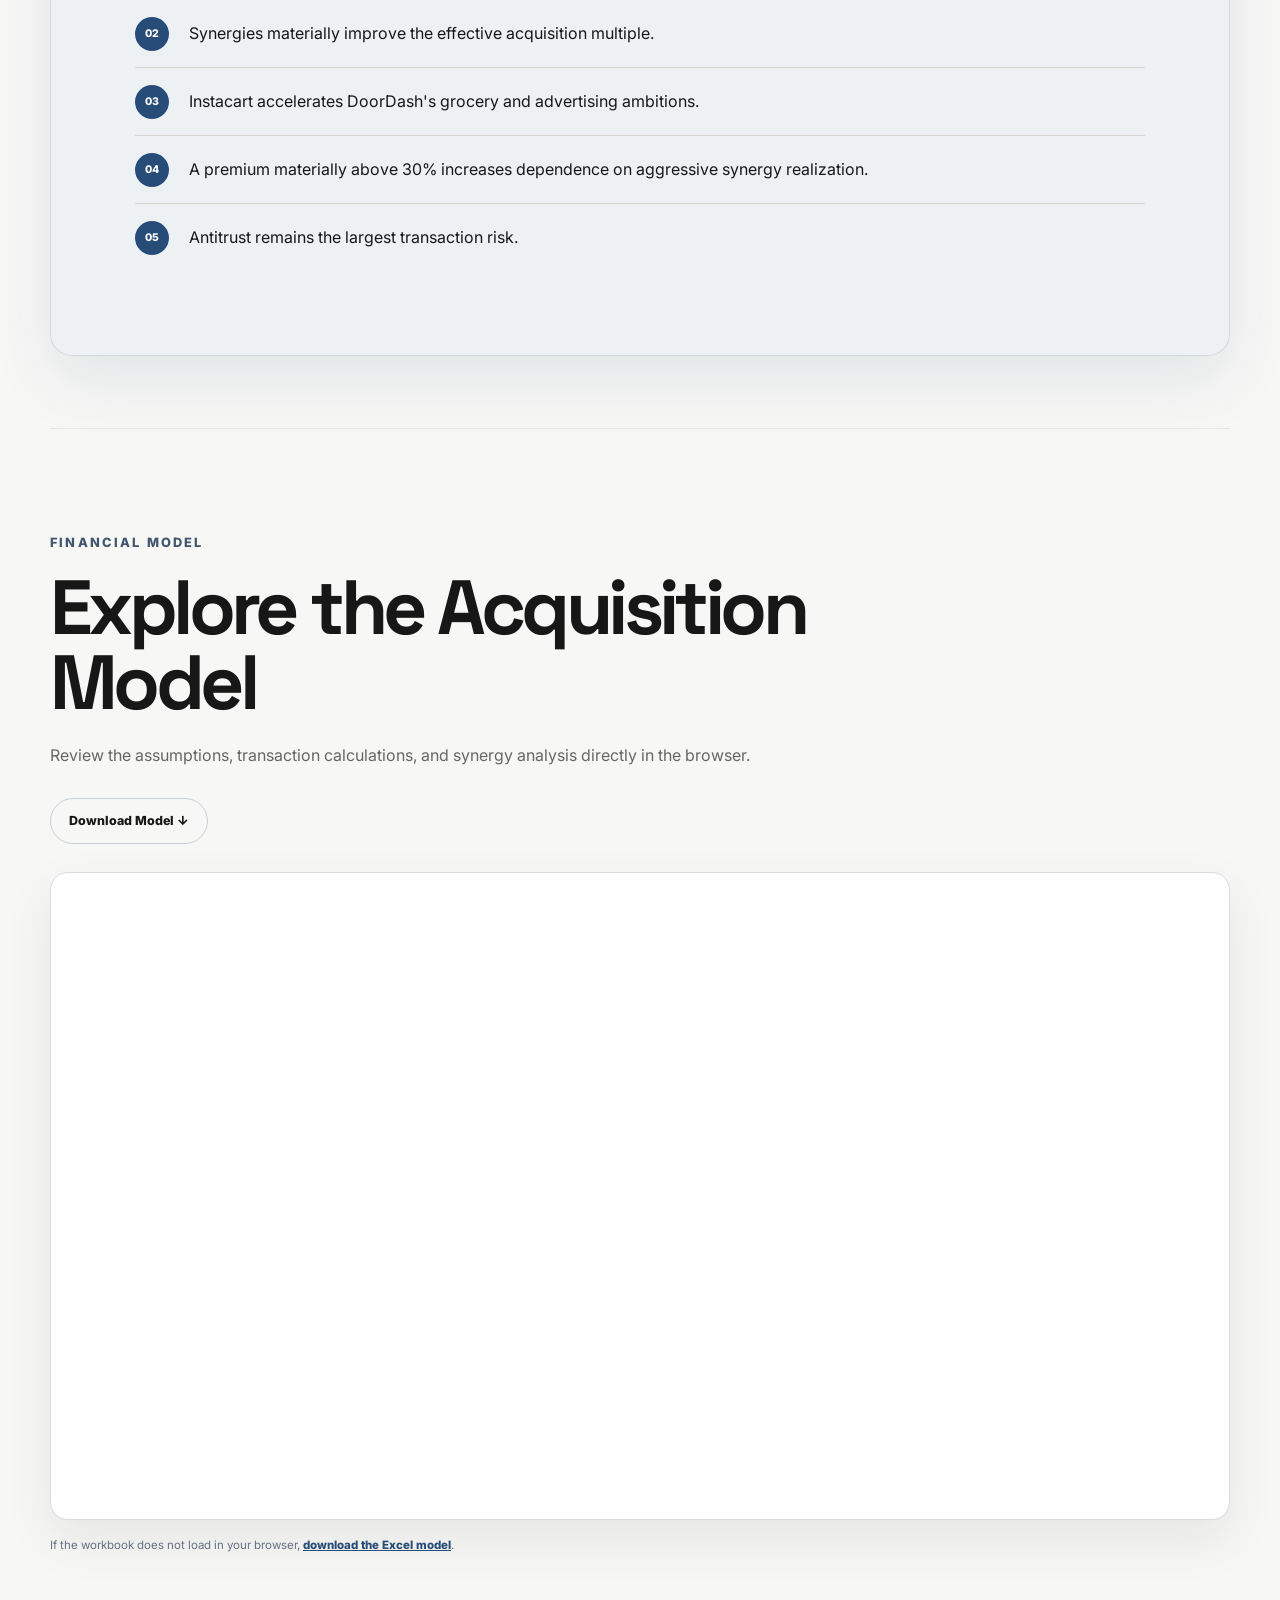
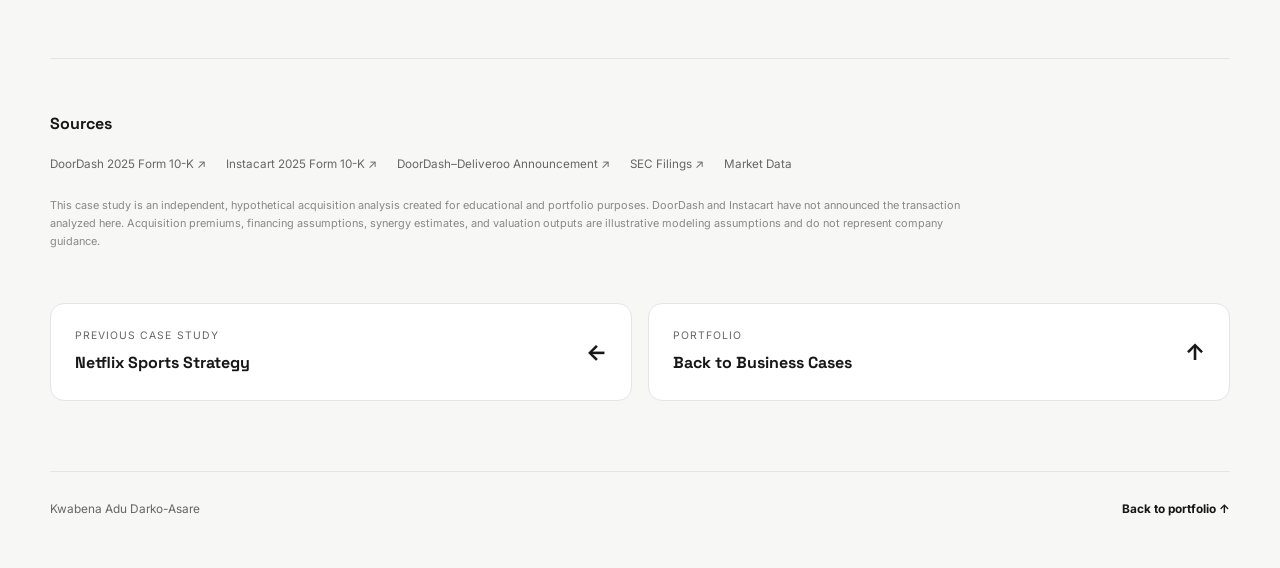
==== commit 32e4de85: "Add browser-viewable acquisition model" ====
--- a/doordash-instacart.html
+++ b/doordash-instacart.html
@@ -9,7 +9,7 @@
   <link rel="preconnect" href="https://fonts.gstatic.com" crossorigin>
   <link href="https://fonts.googleapis.com/css2?family=Space+Grotesk:wght@400;500;600;700&amp;family=Inter:wght@400;500;600;700&amp;display=swap" rel="stylesheet">
   <link rel="stylesheet" href="styles.css?v=20260922-33" />
-  <link rel="stylesheet" href="ma-case.css?v=20260923-13" />
+  <link rel="stylesheet" href="ma-case.css?v=20260923-14" />
 </head>
 <body class="ma-case-page">
   <header class="ma-nav">
@@ -24,6 +24,10 @@
         <h1>DoorDash <span>×</span> Instacart</h1>
         <h2>Should DoorDash Acquire Instacart?</h2>
         <p class="ma-lede">I evaluated a hypothetical DoorDash acquisition of Instacart through strategic fit, transaction valuation, synergy modeling, precedent analysis, and acquisition-premium sensitivity.</p>
+        <div class="ma-hero-actions" aria-label="Acquisition model actions">
+          <a class="ma-button ma-button-primary" href="#model">View Model ↓</a>
+          <a class="ma-button" href="assets/DoorDash_Instacart_Acquisition_Model.xlsx" download>Download Model ↓</a>
+        </div>
         <div class="ma-tags" aria-label="Case study skills"><span>M&amp;A</span><span>Valuation</span><span>Financial Modeling</span><span>Synergies</span><span>Strategic Analysis</span></div>
         <p class="ma-disclosure">Illustrative acquisition analysis. DoorDash has not announced an acquisition of Instacart.</p>
       </div>
@@ -176,8 +180,19 @@
       <ol><li>Strong strategic fit across restaurants, grocery, retail, and advertising.</li><li>Synergies materially improve the effective acquisition multiple.</li><li>Instacart accelerates DoorDash's grocery and advertising ambitions.</li><li>A premium materially above 30% increases dependence on aggressive synergy realization.</li><li>Antitrust remains the largest transaction risk.</li></ol>
     </section>
 
-    <section class="ma-takeaway">
-      <p class="ma-eyebrow">The Takeaway</p><h2>Compelling strategy. Conditional economics.</h2><p>Instacart could accelerate DoorDash's evolution from a restaurant-delivery platform into a broader local-commerce ecosystem. The strategic rationale is compelling, but the transaction creates value only if DoorDash maintains valuation discipline and successfully captures operating and advertising synergies.</p>
+    <section class="ma-model" id="model" aria-labelledby="ma-model-heading">
+      <div class="ma-heading">
+        <p class="ma-eyebrow">Financial Model</p>
+        <h2 id="ma-model-heading">Explore the Acquisition Model</h2>
+        <p>Review the assumptions, transaction calculations, and synergy analysis directly in the browser.</p>
+      </div>
+      <div class="ma-model-actions">
+        <a class="ma-button" href="assets/DoorDash_Instacart_Acquisition_Model.xlsx" download>Download Model ↓</a>
+      </div>
+      <div class="ma-model-viewer">
+        <iframe src="https://view.officeapps.live.com/op/embed.aspx?src=https%3A%2F%2Fbeechamp2019.github.io%2Fkwabena-portfolio%2Fassets%2FDoorDash_Instacart_Acquisition_Model.xlsx" title="DoorDash and Instacart acquisition model" loading="lazy" referrerpolicy="strict-origin-when-cross-origin"></iframe>
+      </div>
+      <p class="ma-model-note">If the workbook does not load in your browser, <a href="assets/DoorDash_Instacart_Acquisition_Model.xlsx" download>download the Excel model</a>.</p>
     </section>
 
     <section class="ma-sources" aria-labelledby="ma-sources-heading">
--- a/styles.css
+++ b/styles.css
@@ -588,7 +588,7 @@
   display: grid;
   gap: 24px;
 }
-.business-case-card-ma { border-color: rgba(255, 48, 8, 0.32); }
+.business-case-card-ma { border-color: rgba(47, 111, 237, 0.32); }
 .business-case-card.business-case-card-ma:hover { border-color: rgba(47, 111, 237, 0.65); }
 .business-case-visual-ma {
   grid-template-columns: 1fr auto 1fr;
@@ -617,7 +617,7 @@
 .ma-brand-instacart { background: #43b02a; }
 .ma-combine { position: relative; z-index: 2; color: #fff; font-size: 1.4rem; font-weight: 700; }
 .business-case-card-ma .project-kicker,
-.business-case-card-ma .research-project-link { color: #ff4b26; }
+.business-case-card-ma .research-project-link { color: #2563eb; }
 .business-case-card:hover {
   translate: 0 -6px;
   border-color: rgba(47, 111, 237, 0.65);
@@ -672,7 +672,7 @@
   flex-direction: column;
   justify-content: center;
 }
-.business-case-copy .project-kicker { color: #e50914; }
+.business-case-copy .project-kicker { color: #2563eb; }
 .business-case-copy h3 {
   margin: 8px 0 8px;
   font-family: var(--font-display);
@@ -695,7 +695,7 @@
   font-weight: 600;
 }
 .business-case-copy .project-tech { margin-top: 14px; padding-right: 0; }
-.business-case-copy .research-project-link { margin-top: 18px; color: #e50914; }
+.business-case-copy .research-project-link { margin-top: 18px; color: #2563eb; }
 .business-case-card:hover .research-project-link span { transform: translateX(5px); }
 .projects-grid {
   display: grid;
--- a/ma-case.css
+++ b/ma-case.css
@@ -19,7 +19,7 @@
 .ma-hero,
 .ma-section,
 .ma-recommendation,
-.ma-takeaway,
+.ma-model,
 .ma-sources,
 .ma-project-nav,
 .ma-footer {
@@ -36,6 +36,12 @@
 .ma-hero h1 span { color: var(--ma-ink); }
 .ma-hero h2 { max-width: 760px; margin: 30px 0 0; font-family: var(--font-display); font-size: clamp(1.55rem, 3vw, 2.55rem); line-height: 1.1; letter-spacing: -0.04em; }
 .ma-lede { max-width: 720px; margin: 22px 0 0; color: var(--ma-muted); font-size: 1rem; line-height: 1.75; }
+.ma-hero-actions, .ma-model-actions { display: flex; flex-wrap: wrap; gap: 10px; }
+.ma-hero-actions { margin-top: 26px; }
+.ma-button { min-height: 46px; padding: 0 18px; display: inline-flex; align-items: center; justify-content: center; border: 1px solid #c8cfd7; border-radius: 999px; background: transparent; color: #274c77; font-size: 0.78rem; font-weight: 800; text-decoration: none; transition: transform 180ms ease, border-color 180ms ease, background-color 180ms ease; }
+.ma-button:hover { transform: translateY(-2px); border-color: #274c77; }
+.ma-button:focus-visible { outline: 2px solid #274c77; outline-offset: 3px; }
+.ma-button-primary { border-color: #274c77; background: #274c77; color: #fff; }
 .ma-tags { margin-top: 28px; display: flex; flex-wrap: wrap; gap: 8px; }
 .ma-tags span { padding: 7px 12px; border: 1px solid #d5dce5; border-radius: 999px; background: var(--ma-card); color: #40566f; font-size: 0.78rem; font-weight: 700; }
 .ma-disclosure { margin: 20px 0 0; color: #274c77; font-size: 0.72rem; }
@@ -52,8 +58,7 @@
 .ma-section-tint::before { position: absolute; z-index: -1; inset: 0 calc((100vw - min(var(--ma-max), calc(100vw - 64px))) / -2); background: #f0f0ed; content: ""; }
 .ma-heading { max-width: 850px; }
 .ma-heading h2,
-.ma-recommendation h2,
-.ma-takeaway h2 { margin: 0; font-family: var(--font-display); font-size: clamp(2.55rem, 6vw, 5rem); line-height: 0.98; letter-spacing: -0.06em; }
+.ma-recommendation h2 { margin: 0; font-family: var(--font-display); font-size: clamp(2.55rem, 6vw, 5rem); line-height: 0.98; letter-spacing: -0.06em; }
 .ma-heading > p:last-child { max-width: 720px; margin: 22px 0 0; color: var(--ma-muted); line-height: 1.72; }
 
 .combination-diagram { margin-top: 50px; display: grid; grid-template-columns: 1fr auto 1fr auto 1.15fr; align-items: stretch; gap: 12px; }
@@ -99,6 +104,13 @@
 .combined-metrics strong { display: block; color: #274c77; font-family: var(--font-display); font-size: clamp(2.2rem, 4.5vw, 3.8rem); line-height: 1; letter-spacing: -0.05em; }
 .combined-metrics span { display: block; margin-top: 12px; color: #667085; font-size: 0.75rem; }
 .ma-note { margin: 18px 0 0; color: var(--ma-muted); font-size: 0.7rem; line-height: 1.65; }
+
+.ma-model { padding: 104px 0; border-top: 1px solid var(--ma-border); }
+.ma-model-actions { margin-top: 28px; }
+.ma-model-viewer { height: clamp(560px, 72vh, 820px); margin-top: 28px; overflow: hidden; border: 1px solid #d7dce2; border-radius: 18px; background: #fff; box-shadow: 0 20px 50px rgba(23, 23, 23, 0.08); }
+.ma-model-viewer iframe { width: 100%; height: 100%; display: block; border: 0; }
+.ma-model-note { margin: 16px 0 0; color: #667085; font-size: 0.72rem; line-height: 1.6; }
+.ma-model-note a { color: #274c77; font-weight: 800; }
 
 .transaction-economics { position:relative; isolation:isolate; border:0; }
 .transaction-economics::before { position:absolute; z-index:-1; inset:0 calc((100vw - min(var(--ma-max), calc(100vw - 64px))) / -2); background:#f5f6f7; content:""; }
@@ -215,9 +227,6 @@
 .ma-recommendation li { min-height: 68px; padding: 16px 0; display: grid; grid-template-columns: 40px 1fr; align-items: center; gap: 14px; border-top: 1px solid #d8d5ce; color: var(--ma-ink); counter-increment: rationale; }
 .ma-recommendation li::before { width: 34px; height: 34px; display: grid; place-items: center; border-radius: 50%; background: #274c77; color: #fff; font-size: 0.66rem; font-weight: 800; line-height: 1; content: "0" counter(rationale); }
 
-.ma-takeaway { padding: 95px 0; }
-.ma-takeaway h2 { max-width: 850px; }
-.ma-takeaway > p:last-child { max-width: 780px; margin: 26px 0 0; color: var(--ma-muted); line-height: 1.75; }
 .ma-sources { padding: 52px 0; border-top: 1px solid var(--ma-border); }
 .ma-sources h2 { margin: 0 0 18px; font-family: var(--font-display); font-size: 1rem; }
 .ma-sources div { display: flex; flex-wrap: wrap; gap: 10px 20px; }
@@ -254,7 +263,7 @@
 }
 
 @media (max-width: 700px) {
-  .ma-nav, .ma-hero, .ma-section, .ma-recommendation, .ma-takeaway, .ma-sources, .ma-project-nav, .ma-footer { width: min(100% - 40px, var(--ma-max)); }
+  .ma-nav, .ma-hero, .ma-section, .ma-recommendation, .ma-model, .ma-sources, .ma-project-nav, .ma-footer { width: min(100% - 40px, var(--ma-max)); }
   .ma-hero { padding: 68px 0 84px; }
   .ma-hero h1 { font-size: clamp(3.7rem, 19vw, 5.5rem); }
   .ma-section { padding: 78px 0; }
@@ -270,6 +279,8 @@
   .precedent-card dl div:nth-child(odd) { border-left: 0; }
   .ma-recommendation { margin-top: 30px; margin-bottom: 30px; padding: 42px 24px; }
   .ma-recommendation h2 { font-size: clamp(2.8rem, 14vw, 4.3rem); }
+  .ma-model { padding: 78px 0; }
+  .ma-model-viewer { height: 560px; border-radius: 14px; }
   .ma-project-nav { grid-template-columns: 1fr; }
   .ma-footer { flex-direction: column; }
 }
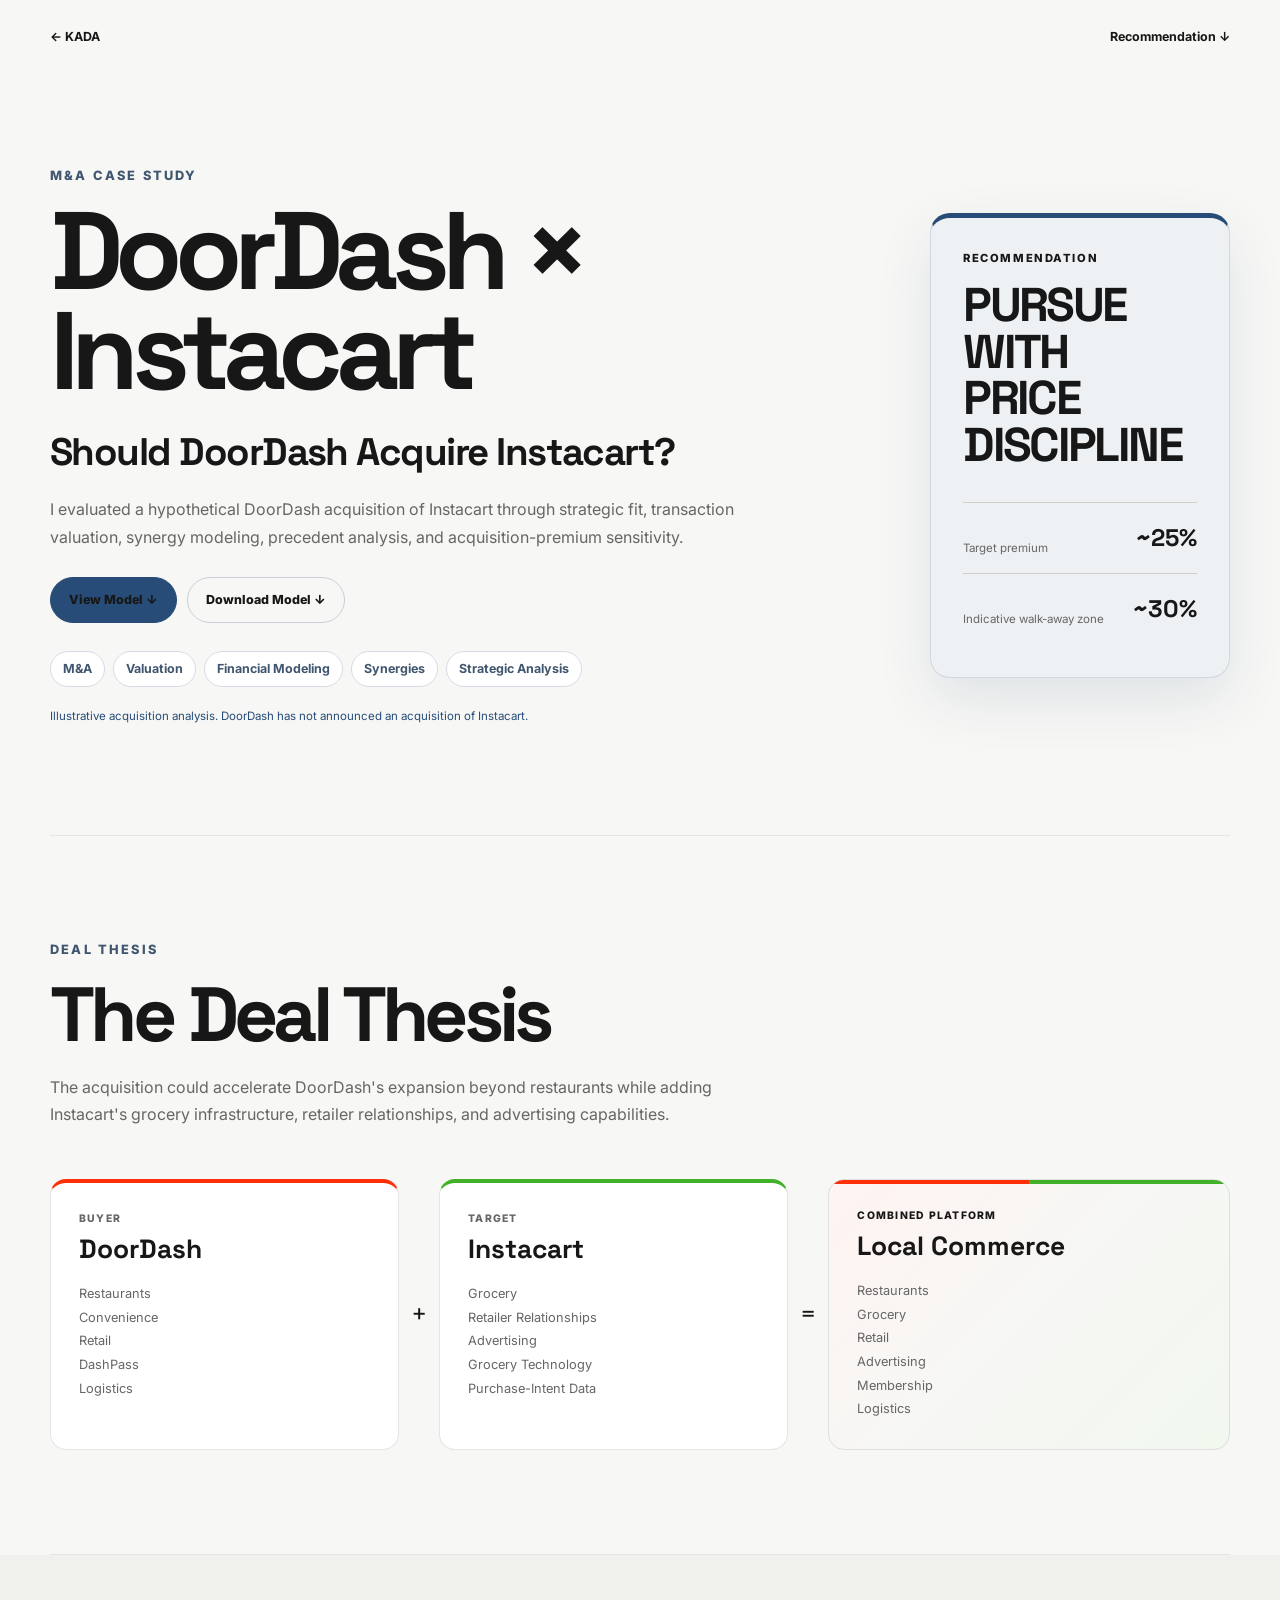
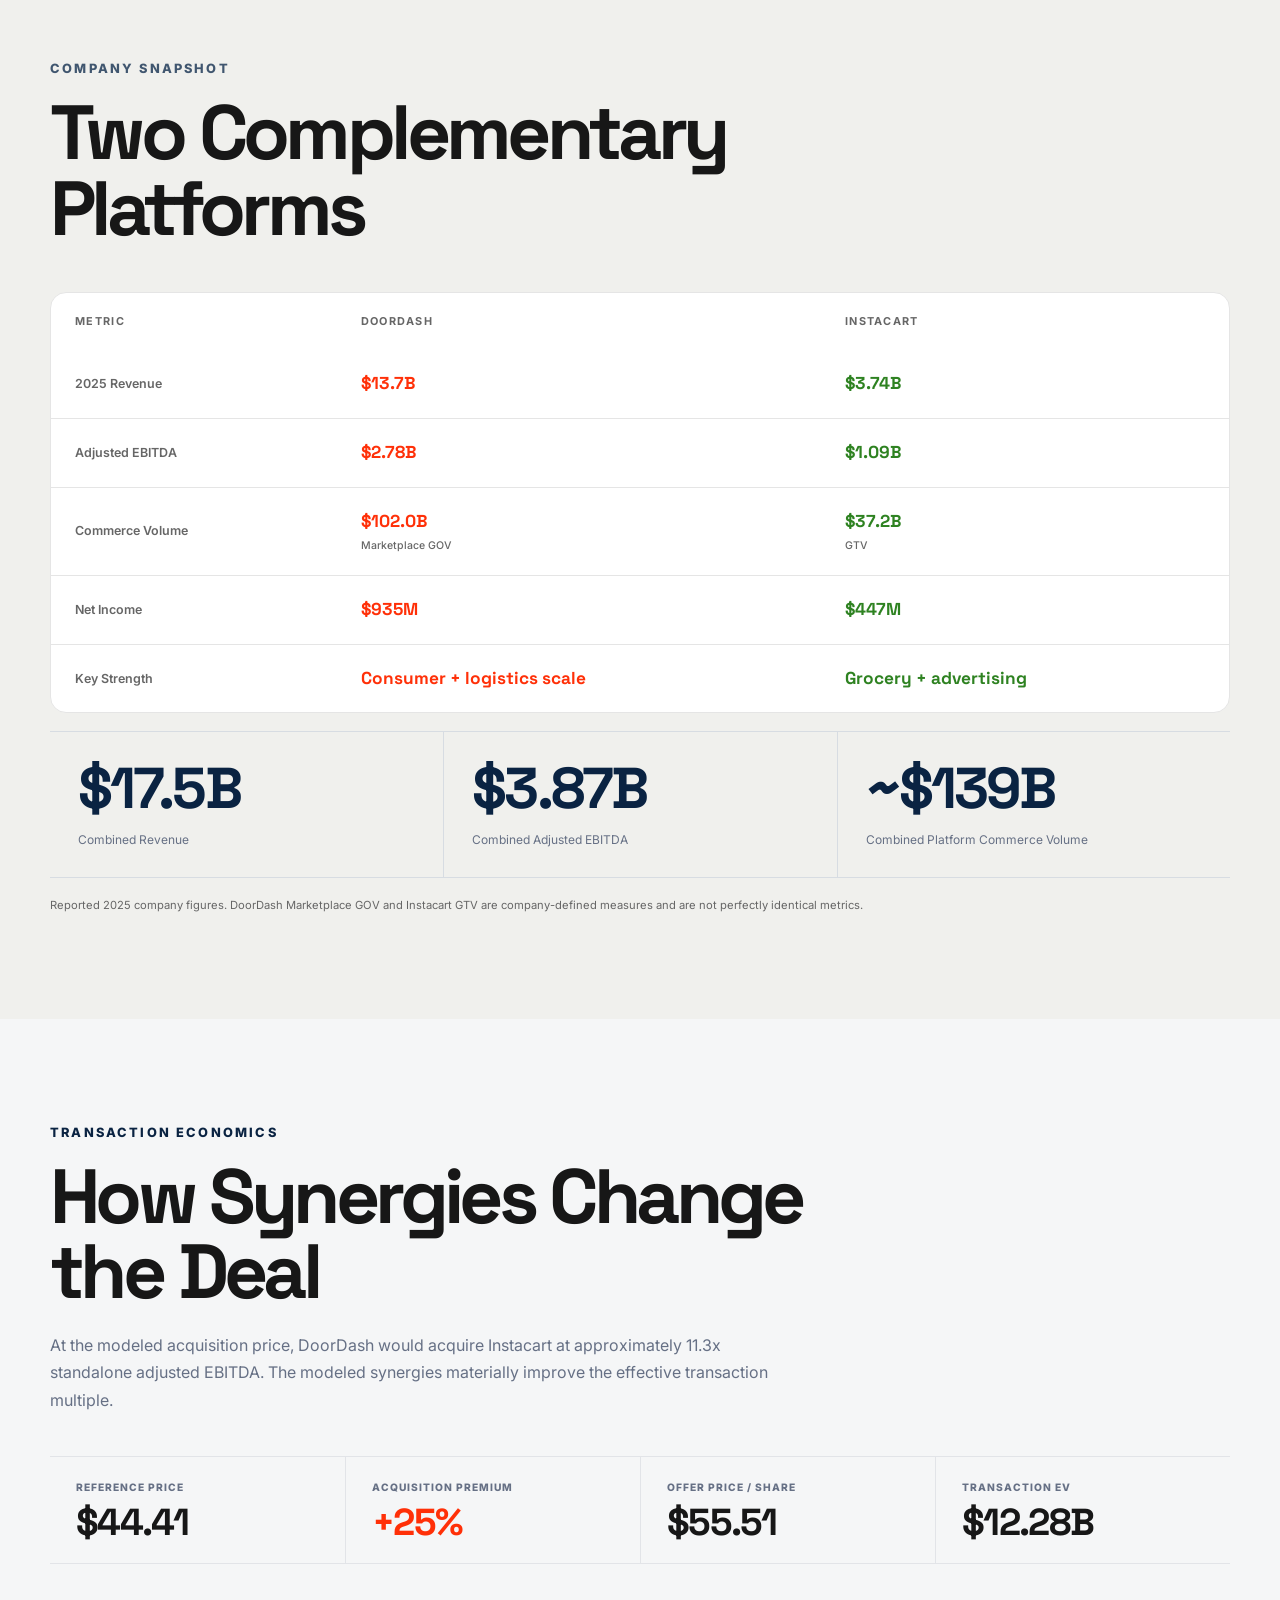
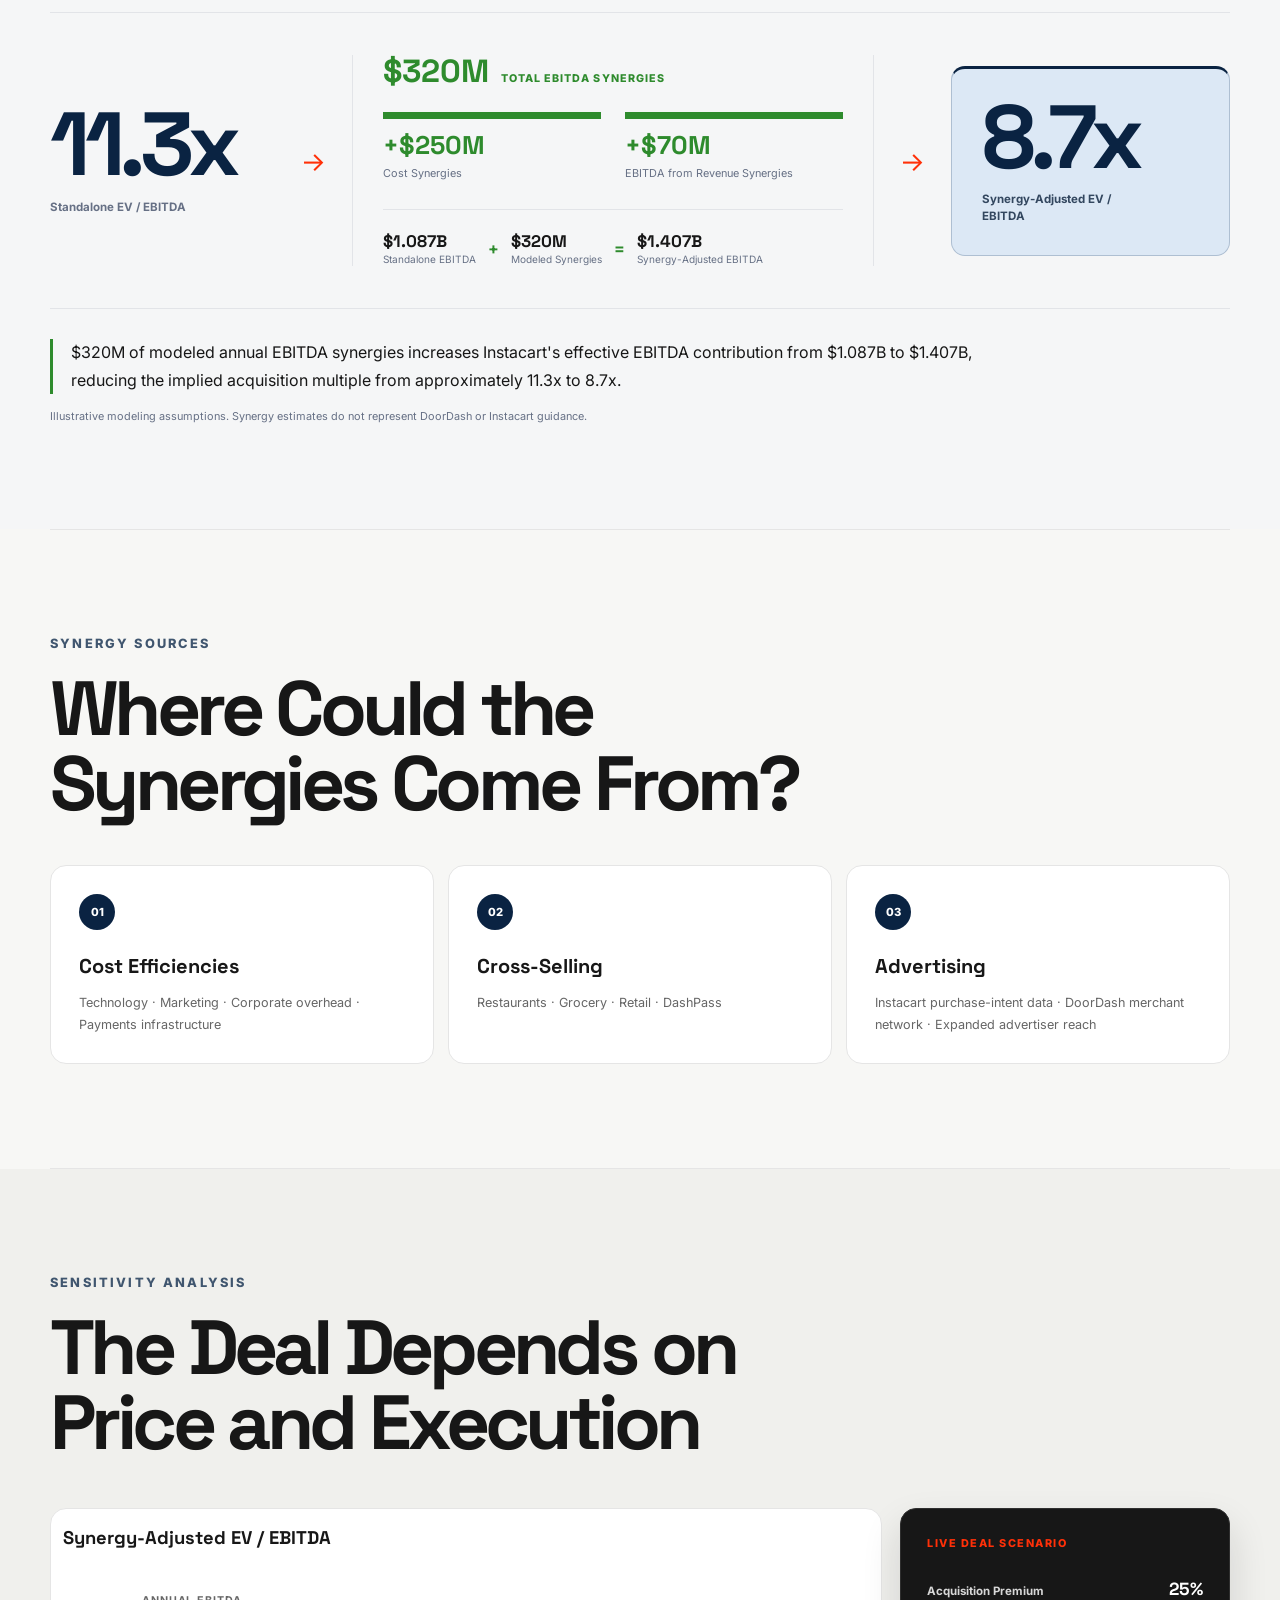
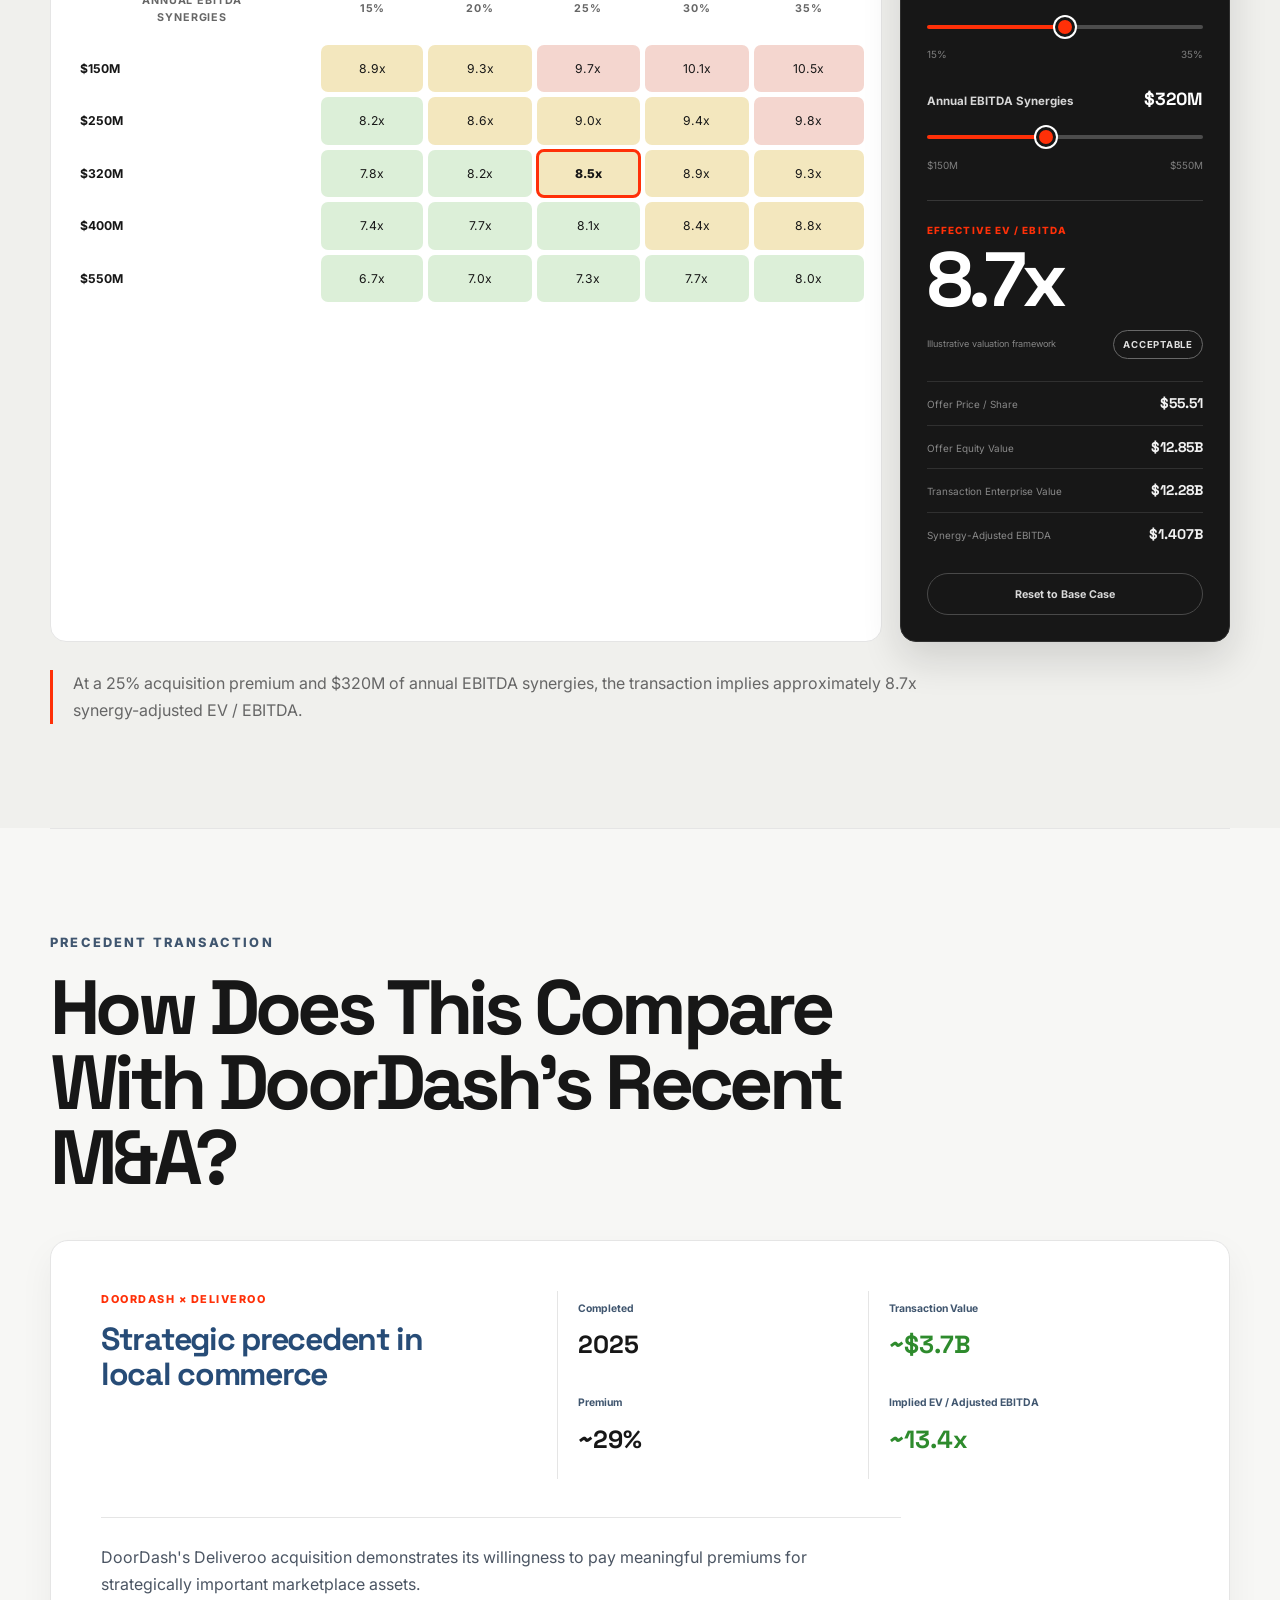
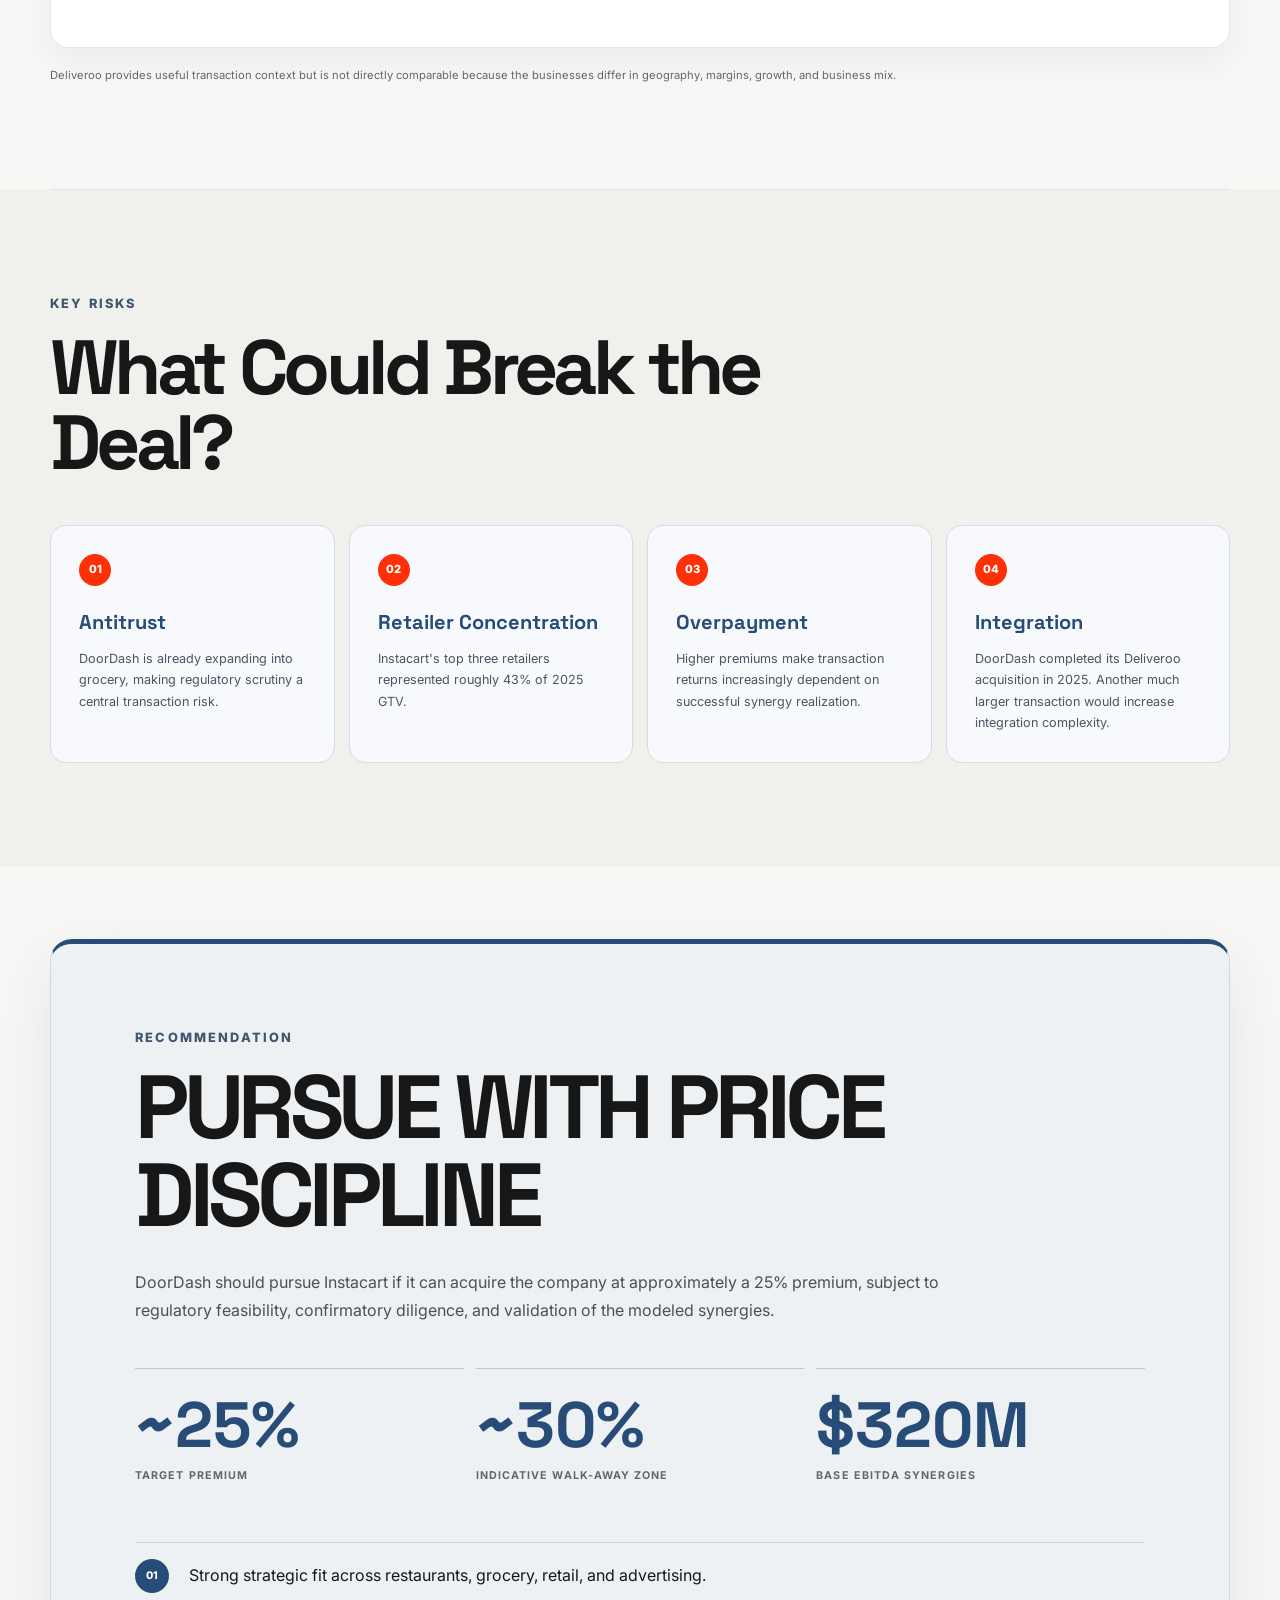
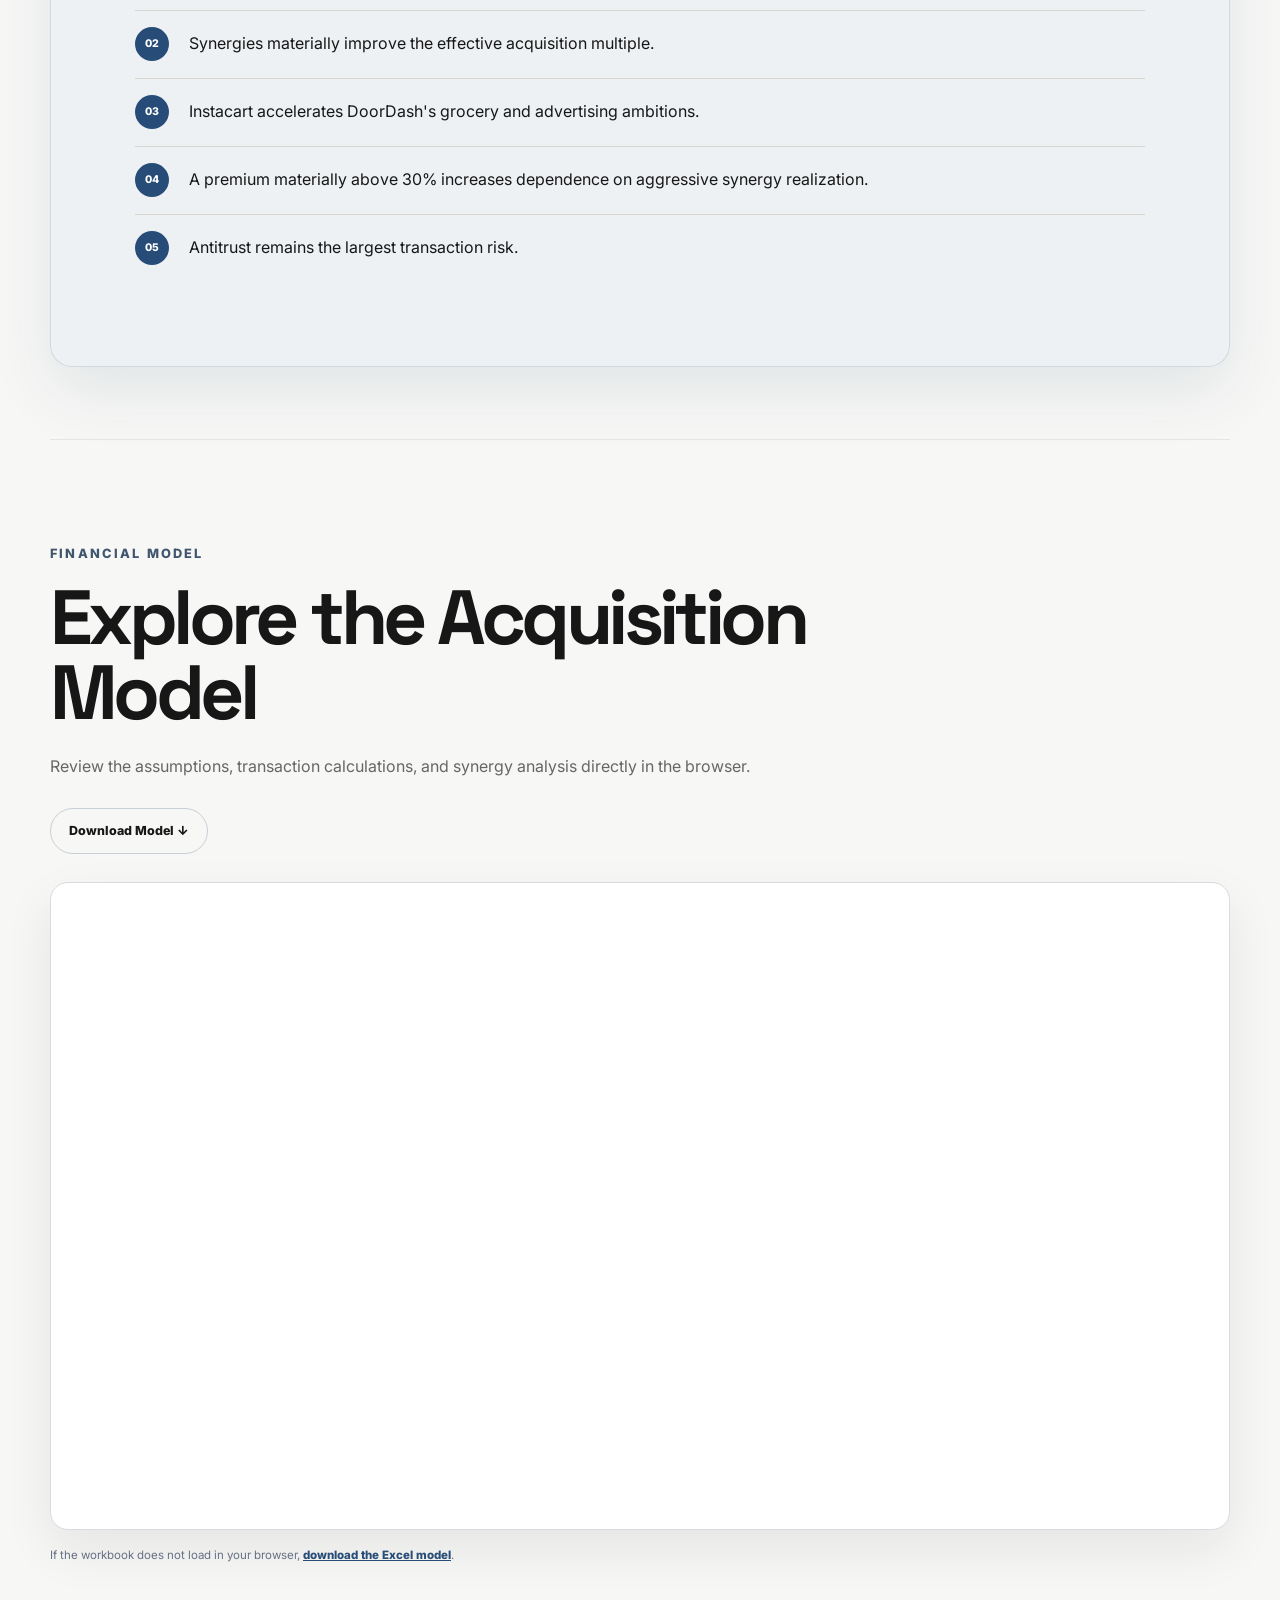
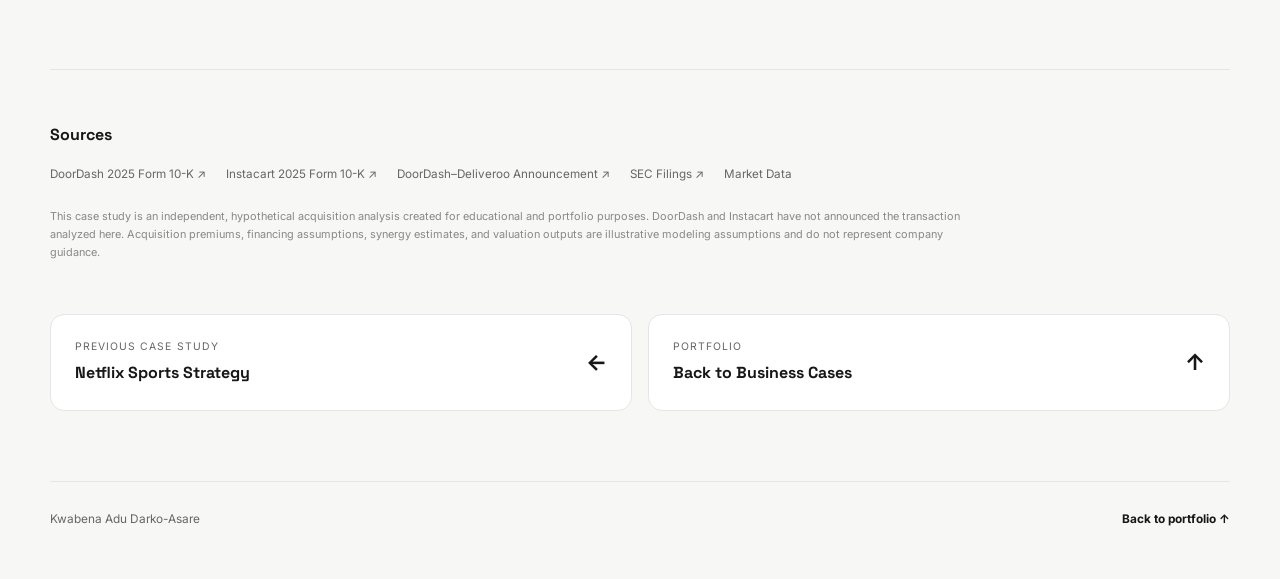
==== commit 50021b83: "Refine DoorDash case study blue accents" ====
--- a/doordash-instacart.html
+++ b/doordash-instacart.html
@@ -9,7 +9,7 @@
   <link rel="preconnect" href="https://fonts.gstatic.com" crossorigin>
   <link href="https://fonts.googleapis.com/css2?family=Space+Grotesk:wght@400;500;600;700&amp;family=Inter:wght@400;500;600;700&amp;display=swap" rel="stylesheet">
   <link rel="stylesheet" href="styles.css?v=20260922-33" />
-  <link rel="stylesheet" href="ma-case.css?v=20260923-14" />
+  <link rel="stylesheet" href="ma-case.css?v=20260923-16" />
 </head>
 <body class="ma-case-page">
   <header class="ma-nav">
--- a/ma-case.css
+++ b/ma-case.css
@@ -6,6 +6,7 @@
   --ma-border: #e5e5e5;
   --ma-red: #ff3008;
   --ma-green: #43b02a;
+  --ma-deep-blue: #0a2342;
   --ma-dark: #171717;
   --ma-panel: #f3f0df;
   --ma-panel-strong: #ede8d0;
@@ -101,7 +102,7 @@
 .combined-metrics { margin-top: 18px; display: grid; grid-template-columns: repeat(3, 1fr); gap: 0; border-top: 1px solid #d7dce2; border-bottom: 1px solid #d7dce2; background: transparent; }
 .combined-metrics article { padding: 28px; background: transparent; }
 .combined-metrics article + article { border-left: 1px solid #d7dce2; }
-.combined-metrics strong { display: block; color: #274c77; font-family: var(--font-display); font-size: clamp(2.2rem, 4.5vw, 3.8rem); line-height: 1; letter-spacing: -0.05em; }
+.combined-metrics strong { display: block; color: var(--ma-deep-blue); font-family: var(--font-display); font-size: clamp(2.2rem, 4.5vw, 3.8rem); line-height: 1; letter-spacing: -0.05em; }
 .combined-metrics span { display: block; margin-top: 12px; color: #667085; font-size: 0.75rem; }
 .ma-note { margin: 18px 0 0; color: var(--ma-muted); font-size: 0.7rem; line-height: 1.65; }
 
@@ -114,7 +115,7 @@
 
 .transaction-economics { position:relative; isolation:isolate; border:0; }
 .transaction-economics::before { position:absolute; z-index:-1; inset:0 calc((100vw - min(var(--ma-max), calc(100vw - 64px))) / -2); background:#f5f6f7; content:""; }
-.transaction-economics .ma-eyebrow { color:#ff3008; }
+.transaction-economics .ma-eyebrow { color:var(--ma-deep-blue); }
 .transaction-economics .ma-heading > p:last-child { color:#667085; }
 .transaction-strip { margin:42px 0 0; display:grid; grid-template-columns:repeat(4,1fr); border-top:1px solid #e2e4e8; border-bottom:1px solid #e2e4e8; }
 .transaction-strip div { padding:22px 26px; }
@@ -123,7 +124,7 @@
 .transaction-strip dd { margin:8px 0 0; color:#171717; font-family:var(--font-display); font-size:clamp(1.55rem,3vw,2.35rem); font-weight:700; line-height:1; letter-spacing:-.045em; }
 .transaction-strip .transaction-strip-premium dd { color:#ff3008; }
 .valuation-visual { margin-top:48px; padding:42px 0; display:grid; grid-template-columns:.58fr auto 1.35fr auto .72fr; align-items:center; gap:26px; border-top:1px solid #e2e4e8; border-bottom:1px solid #e2e4e8; }
-.valuation-multiple strong { display:block; color:#171717; font-family:var(--font-display); font-size:clamp(4rem,7vw,6.4rem); line-height:.85; letter-spacing:-.07em; }
+.valuation-multiple strong { display:block; color:var(--ma-deep-blue); font-family:var(--font-display); font-size:clamp(4rem,7vw,6.4rem); line-height:.85; letter-spacing:-.07em; }
 .valuation-multiple span { max-width:170px; margin-top:16px; display:block; color:#667085; font-size:.72rem; font-weight:700; line-height:1.45; }
 .valuation-arrow { color:#ff3008; font-size:1.65rem; }
 .valuation-synergies { padding:0 30px; border-right:1px solid #e2e4e8; border-left:1px solid #e2e4e8; }
@@ -138,15 +139,16 @@
 .ebitda-logic span { font-size:.63rem; line-height:1.35; }
 .ebitda-logic strong { display:block; color:#171717; font-family:var(--font-display); font-size:1.05rem; }
 .ebitda-logic b { color:#2e8b2d; }
-.valuation-result { padding:30px; border:1px solid #bdd7b6; border-top:3px solid #ff3008; border-radius:14px; background:#eef1f4; }
-.valuation-result strong { color:#2e8b2d; }
-.valuation-result span { color:#3f4a3d; }
+.valuation-result { padding:30px; border:1px solid #aebfd2; border-top:3px solid var(--ma-deep-blue); border-radius:14px; background:#dce8f5; }
+.valuation-result strong { color:var(--ma-deep-blue); }
+.valuation-result span { color:#33475f; }
 .valuation-takeaway { max-width:940px; margin:30px 0 0; padding-left:18px; border-left:3px solid #2e8b2d; color:#171717; line-height:1.7; }
 .valuation-disclosure { margin:14px 0 0; color:#667085; font-size:.68rem; }
 
 .synergy-cards, .risk-grid { margin-top: 44px; display: grid; grid-template-columns: repeat(3, 1fr); gap: 14px; }
 .synergy-cards article, .risk-grid article { padding: 28px; border: 1px solid var(--ma-border); border-radius: 16px; background: var(--ma-card); }
 .synergy-cards article > span, .risk-grid article > span { color: var(--ma-ink); font-size: 0.7rem; font-weight: 800; }
+.synergy-cards article > span { width: 36px; height: 36px; display: grid; place-items: center; border-radius: 50%; background: var(--ma-deep-blue); color: #fff; line-height: 1; }
 .synergy-cards h3, .risk-grid h3 { margin: 20px 0 10px; font-family: var(--font-display); font-size: 1.25rem; }
 .synergy-cards p, .risk-grid p { margin: 0; color: var(--ma-muted); font-size: 0.79rem; line-height: 1.7; }
 
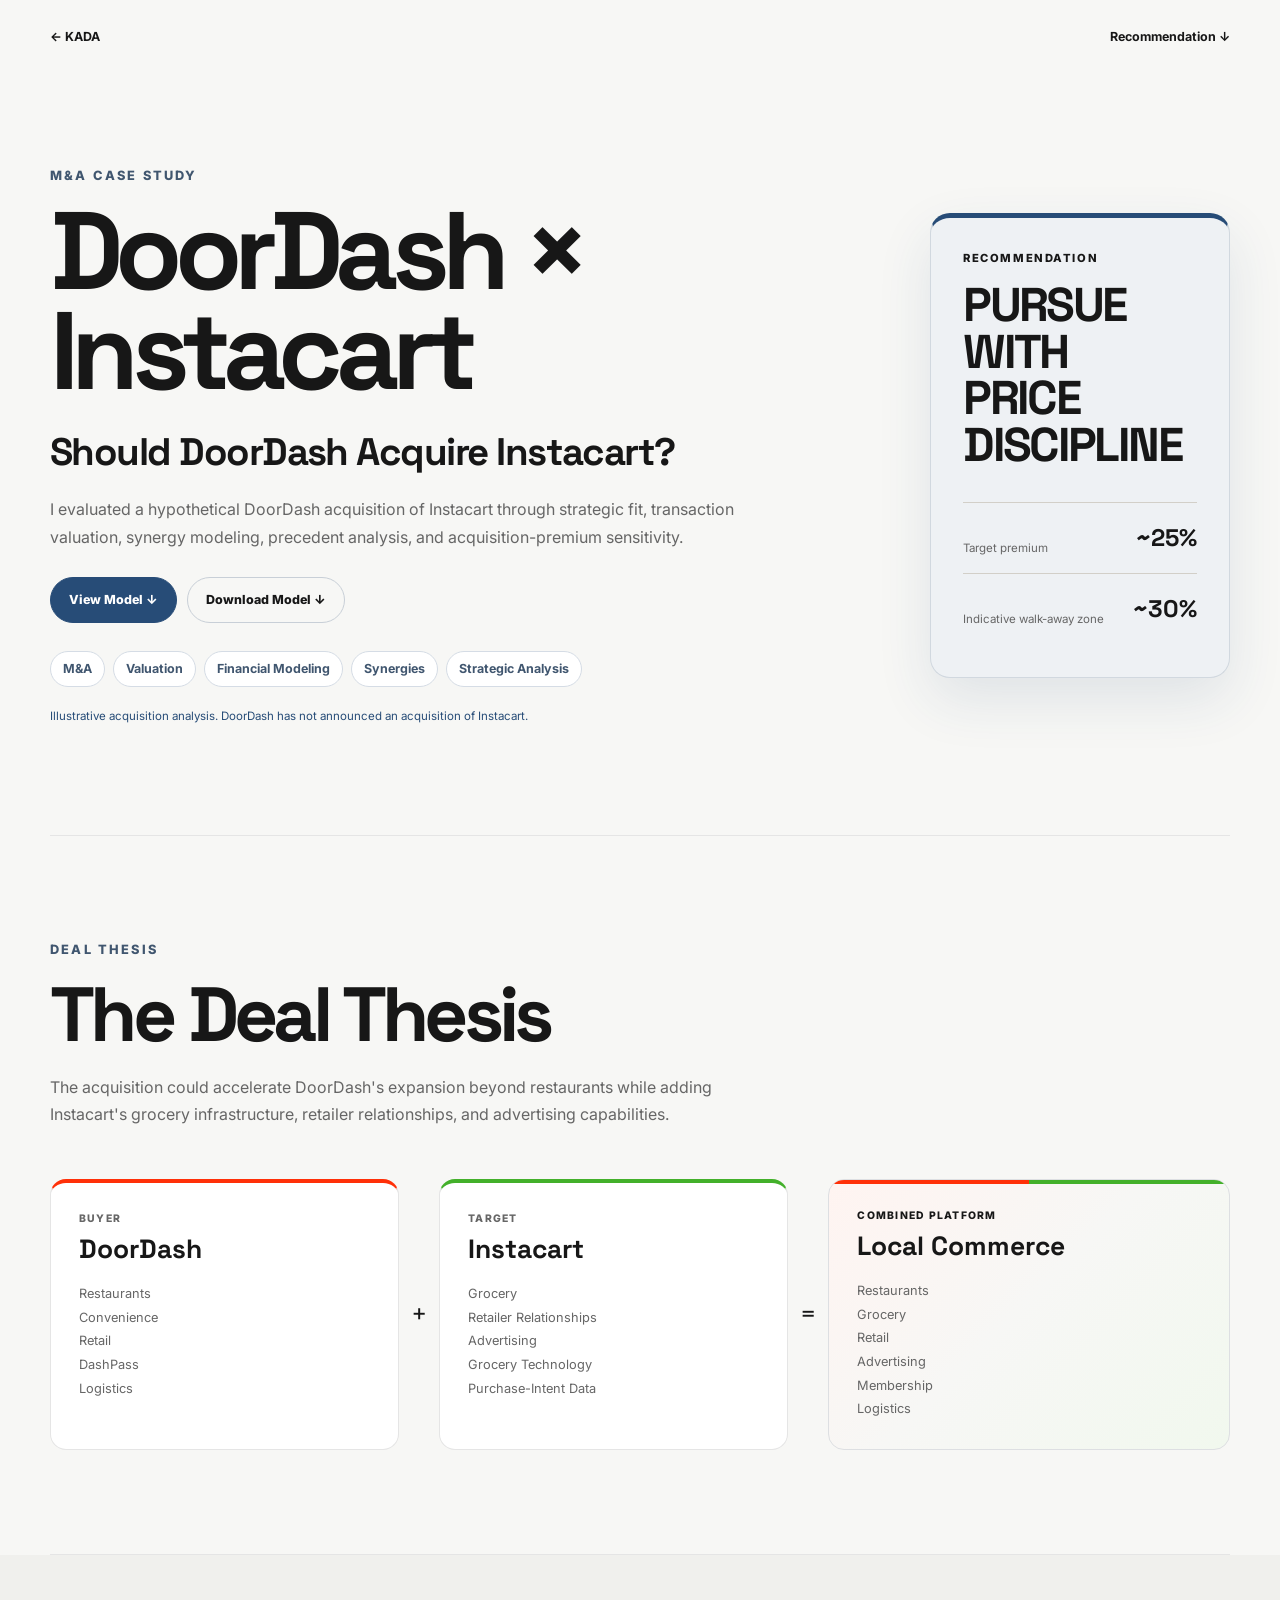
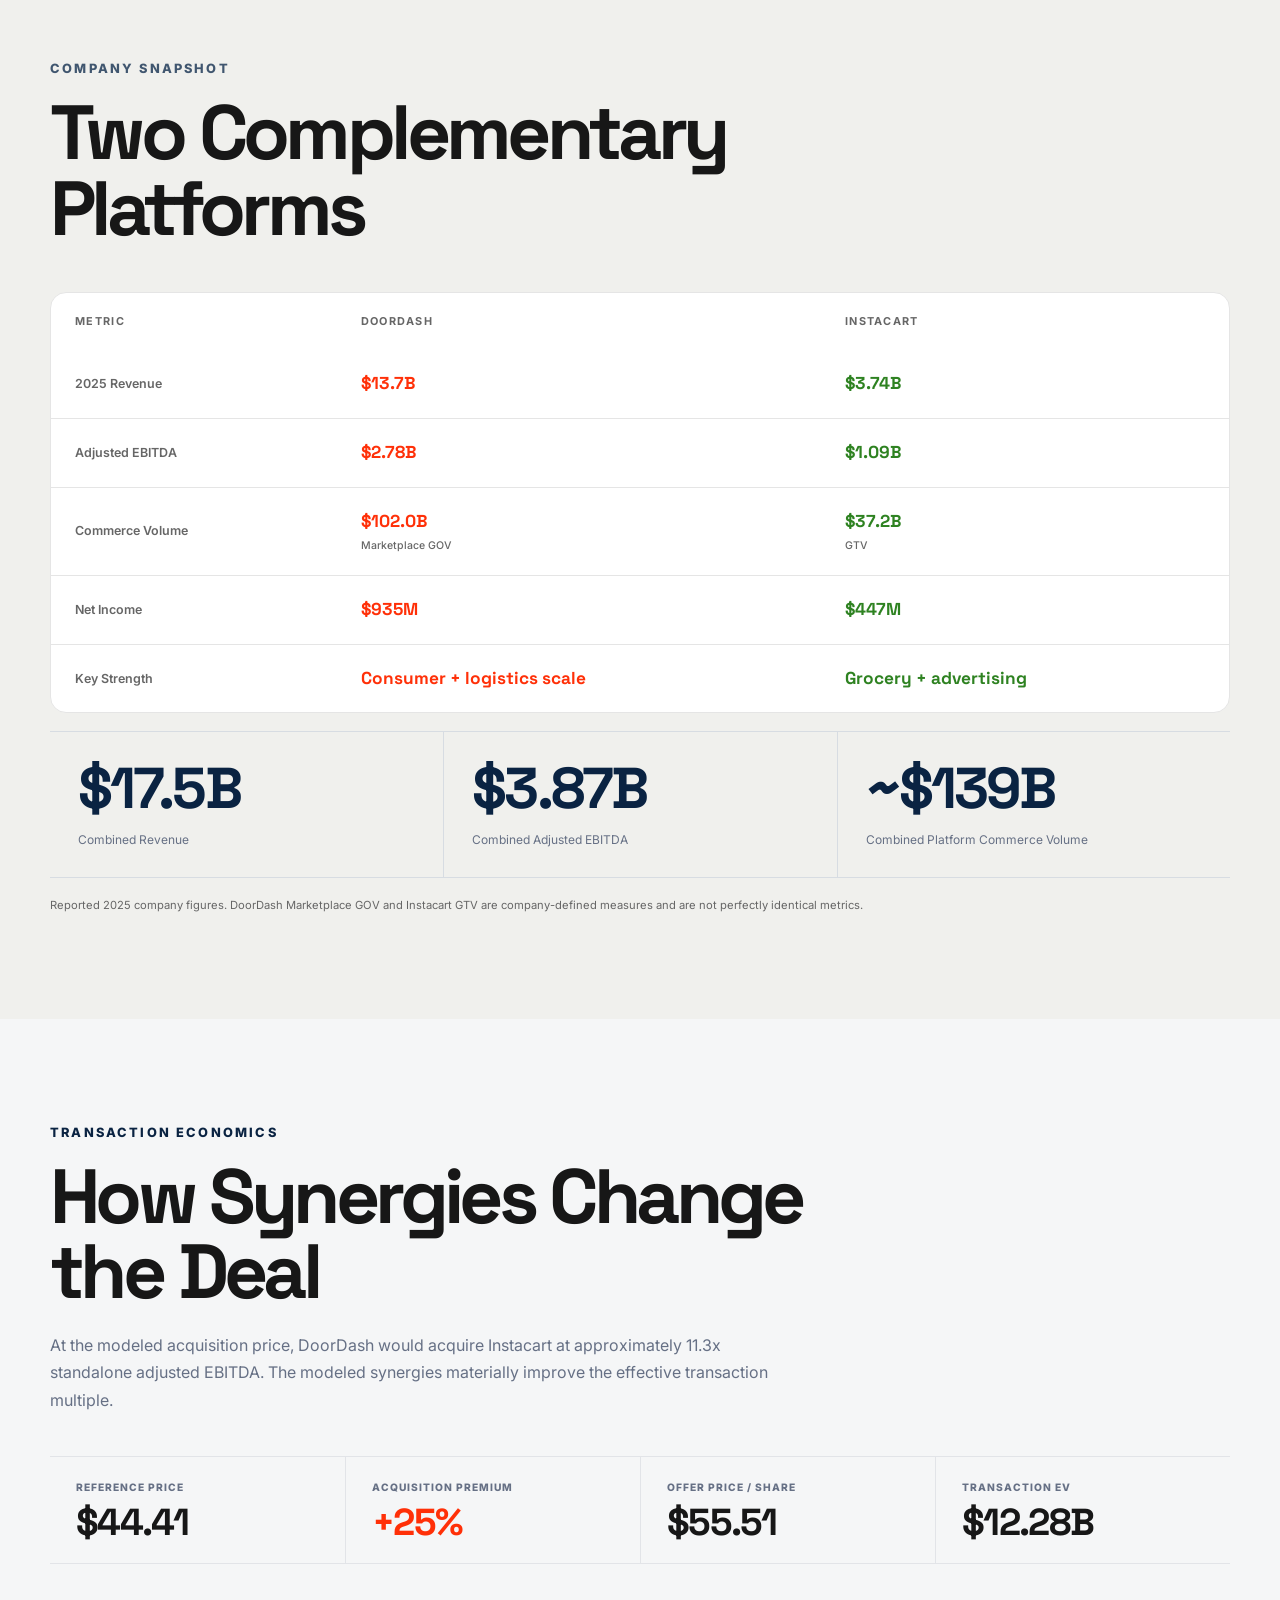
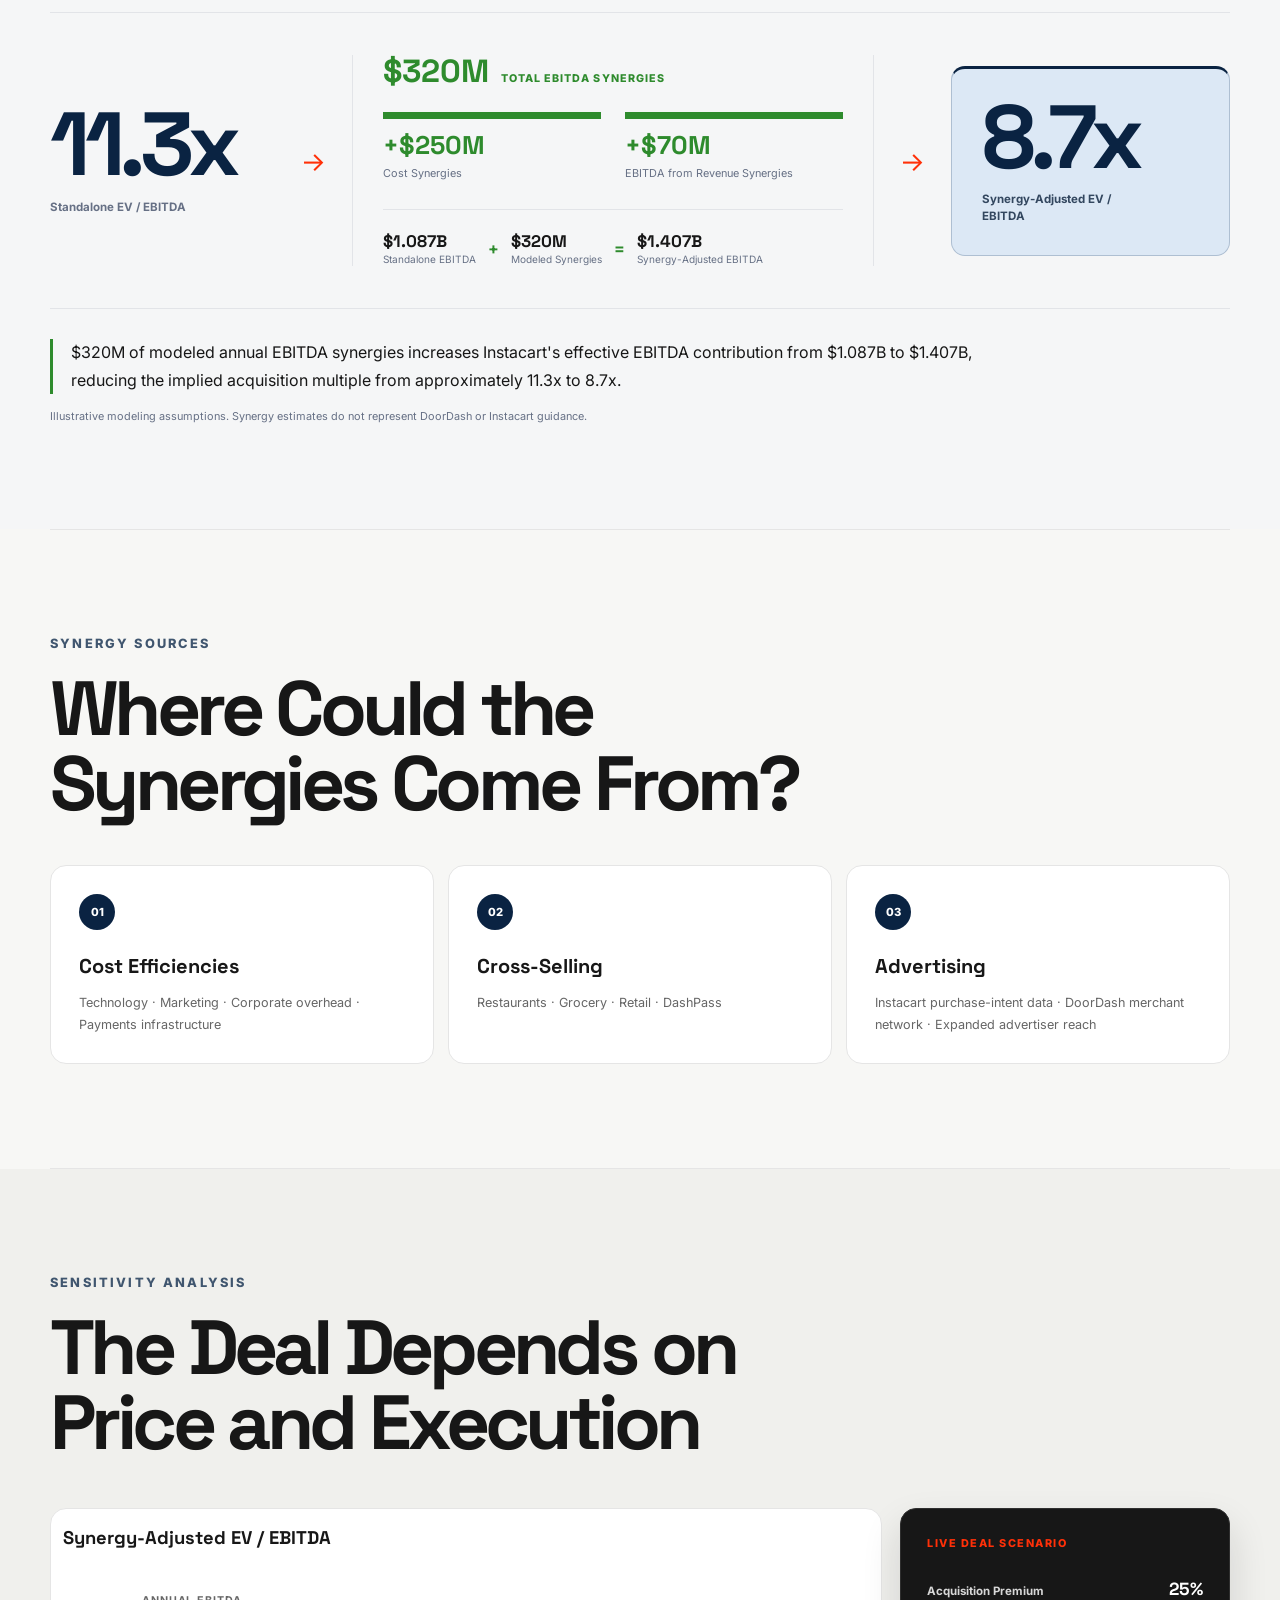
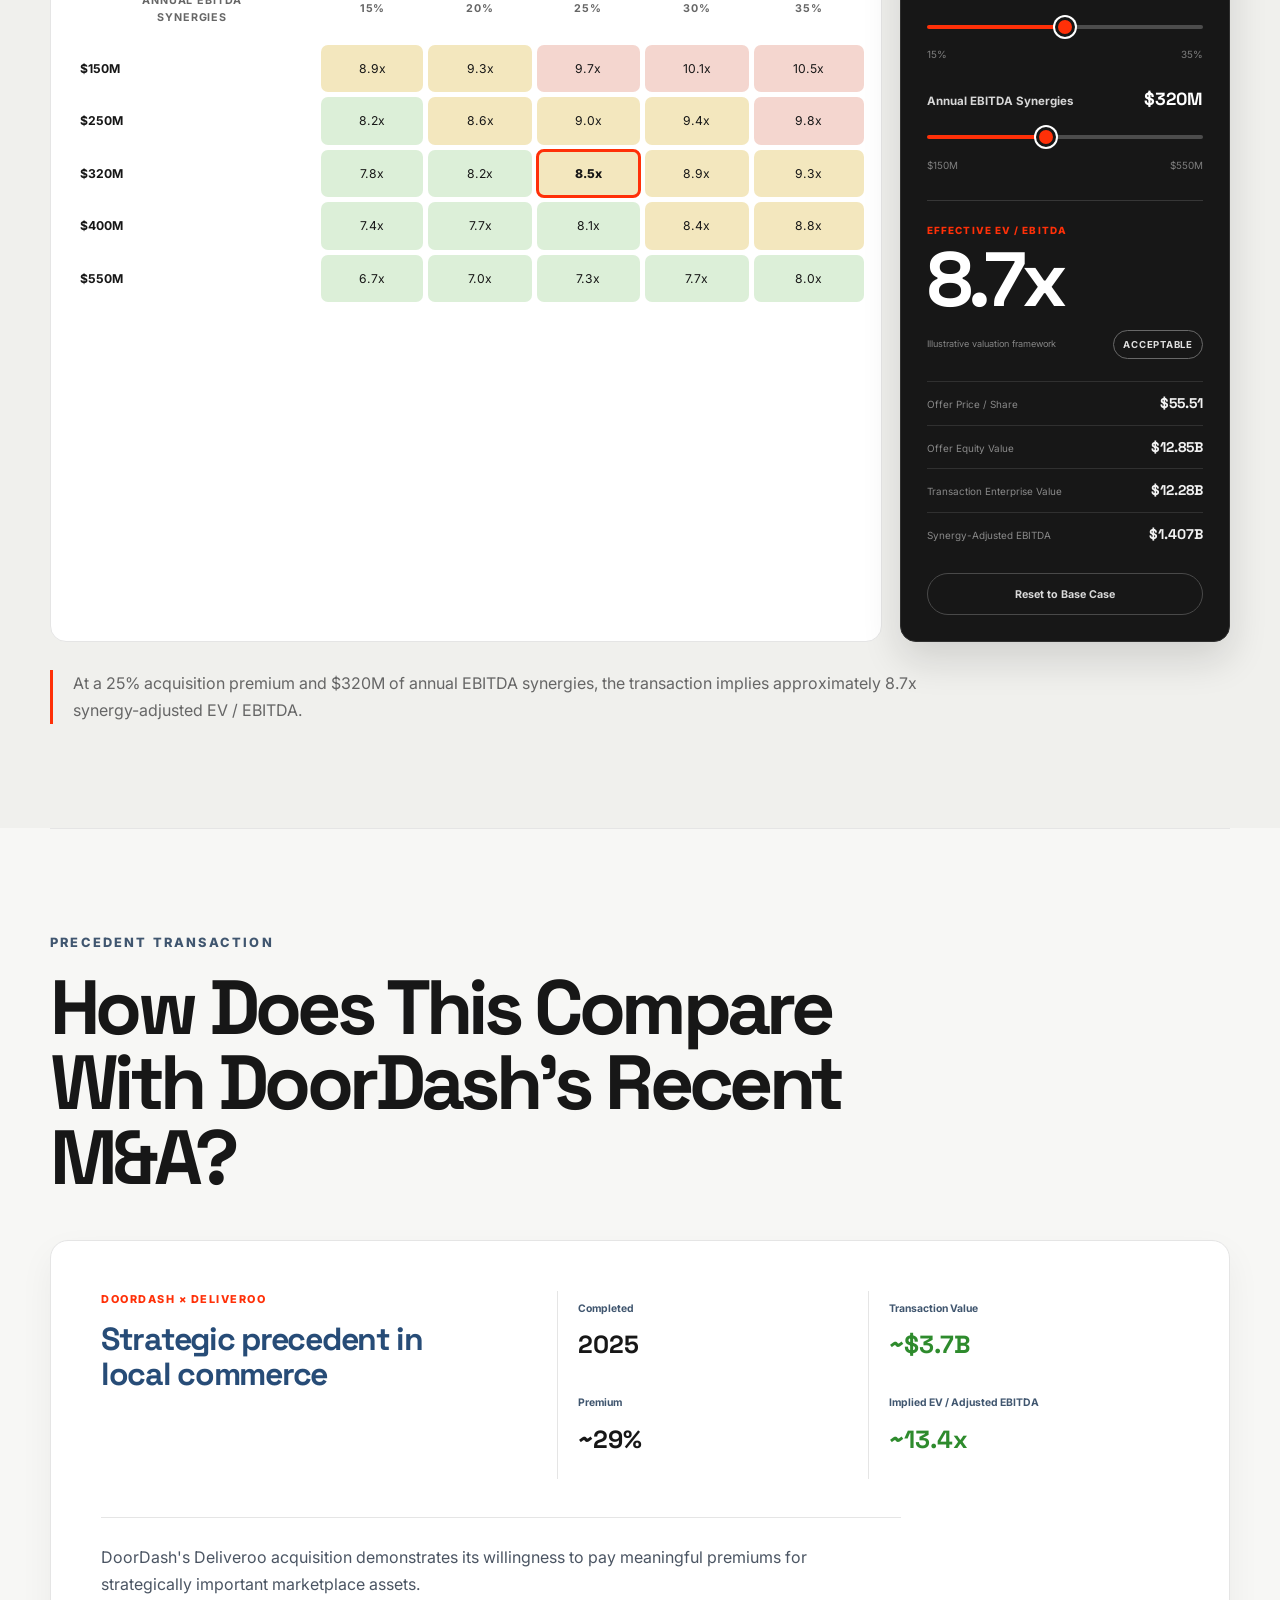
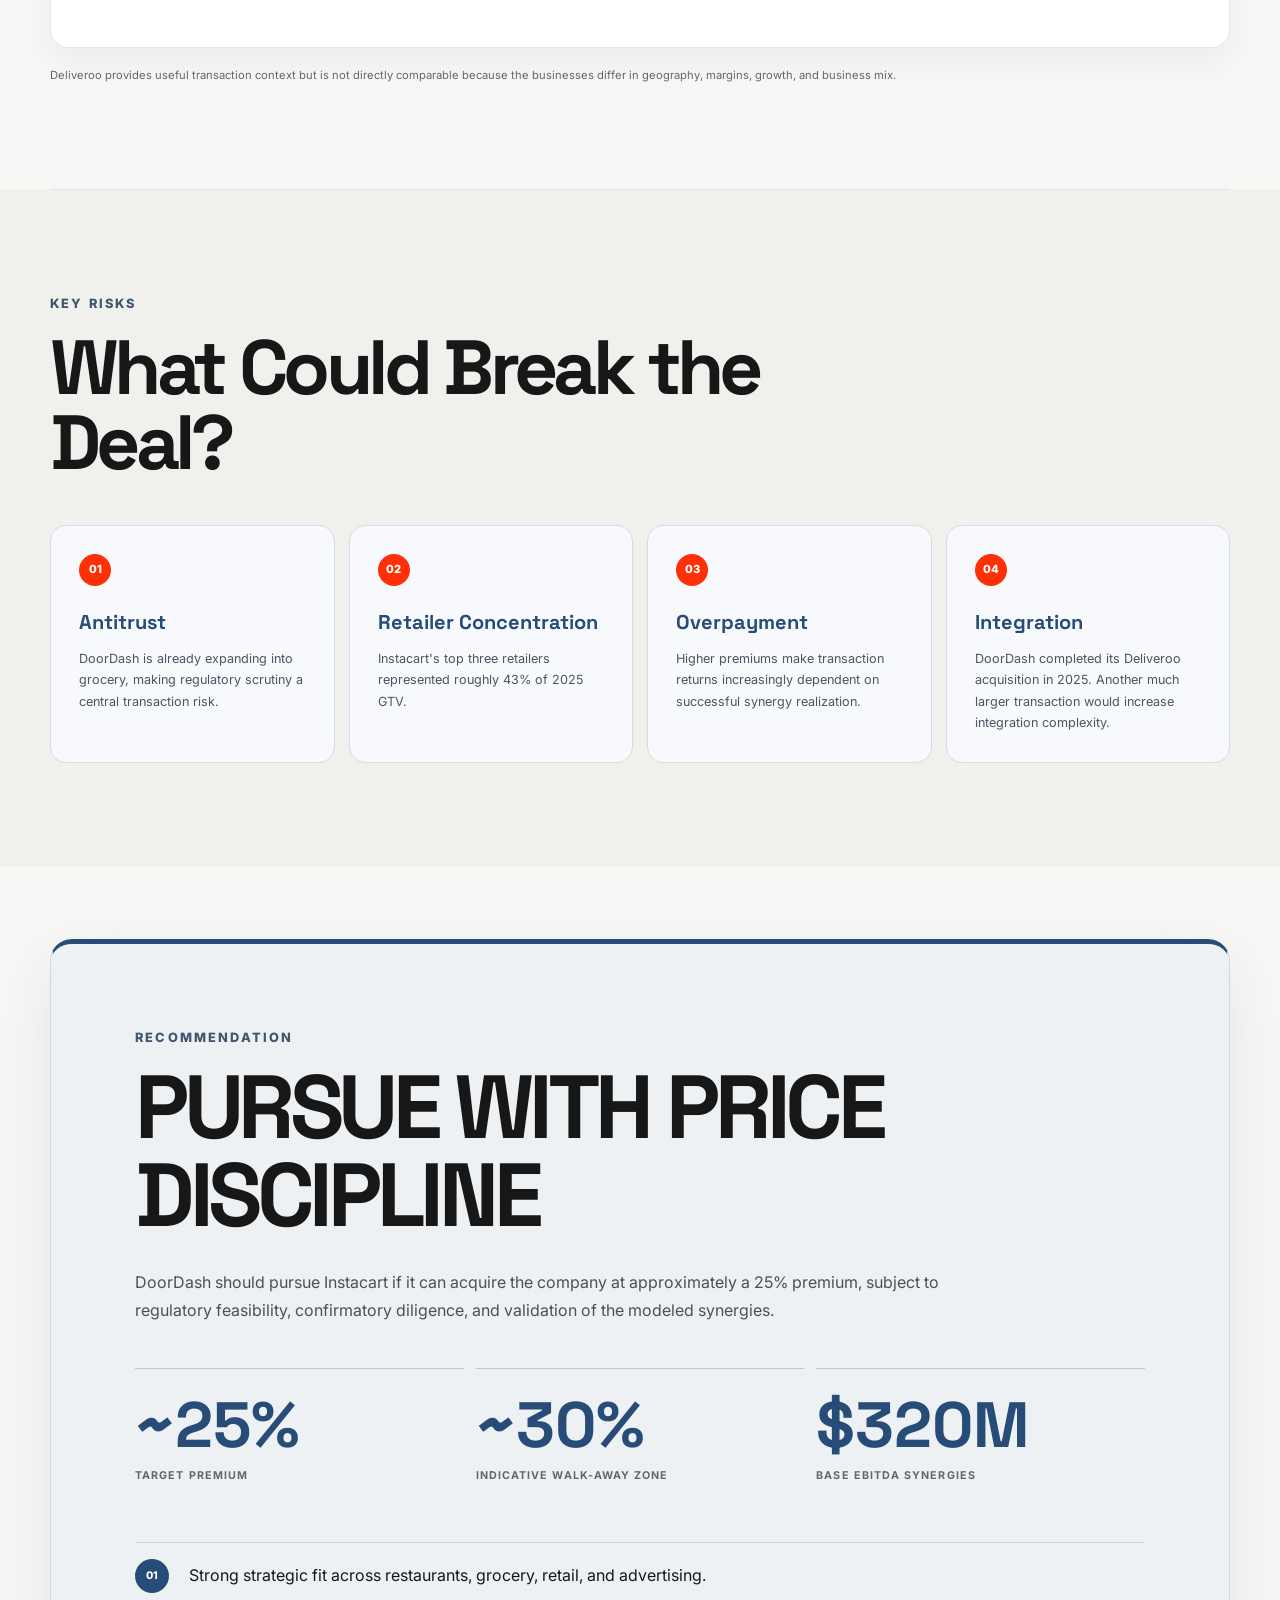
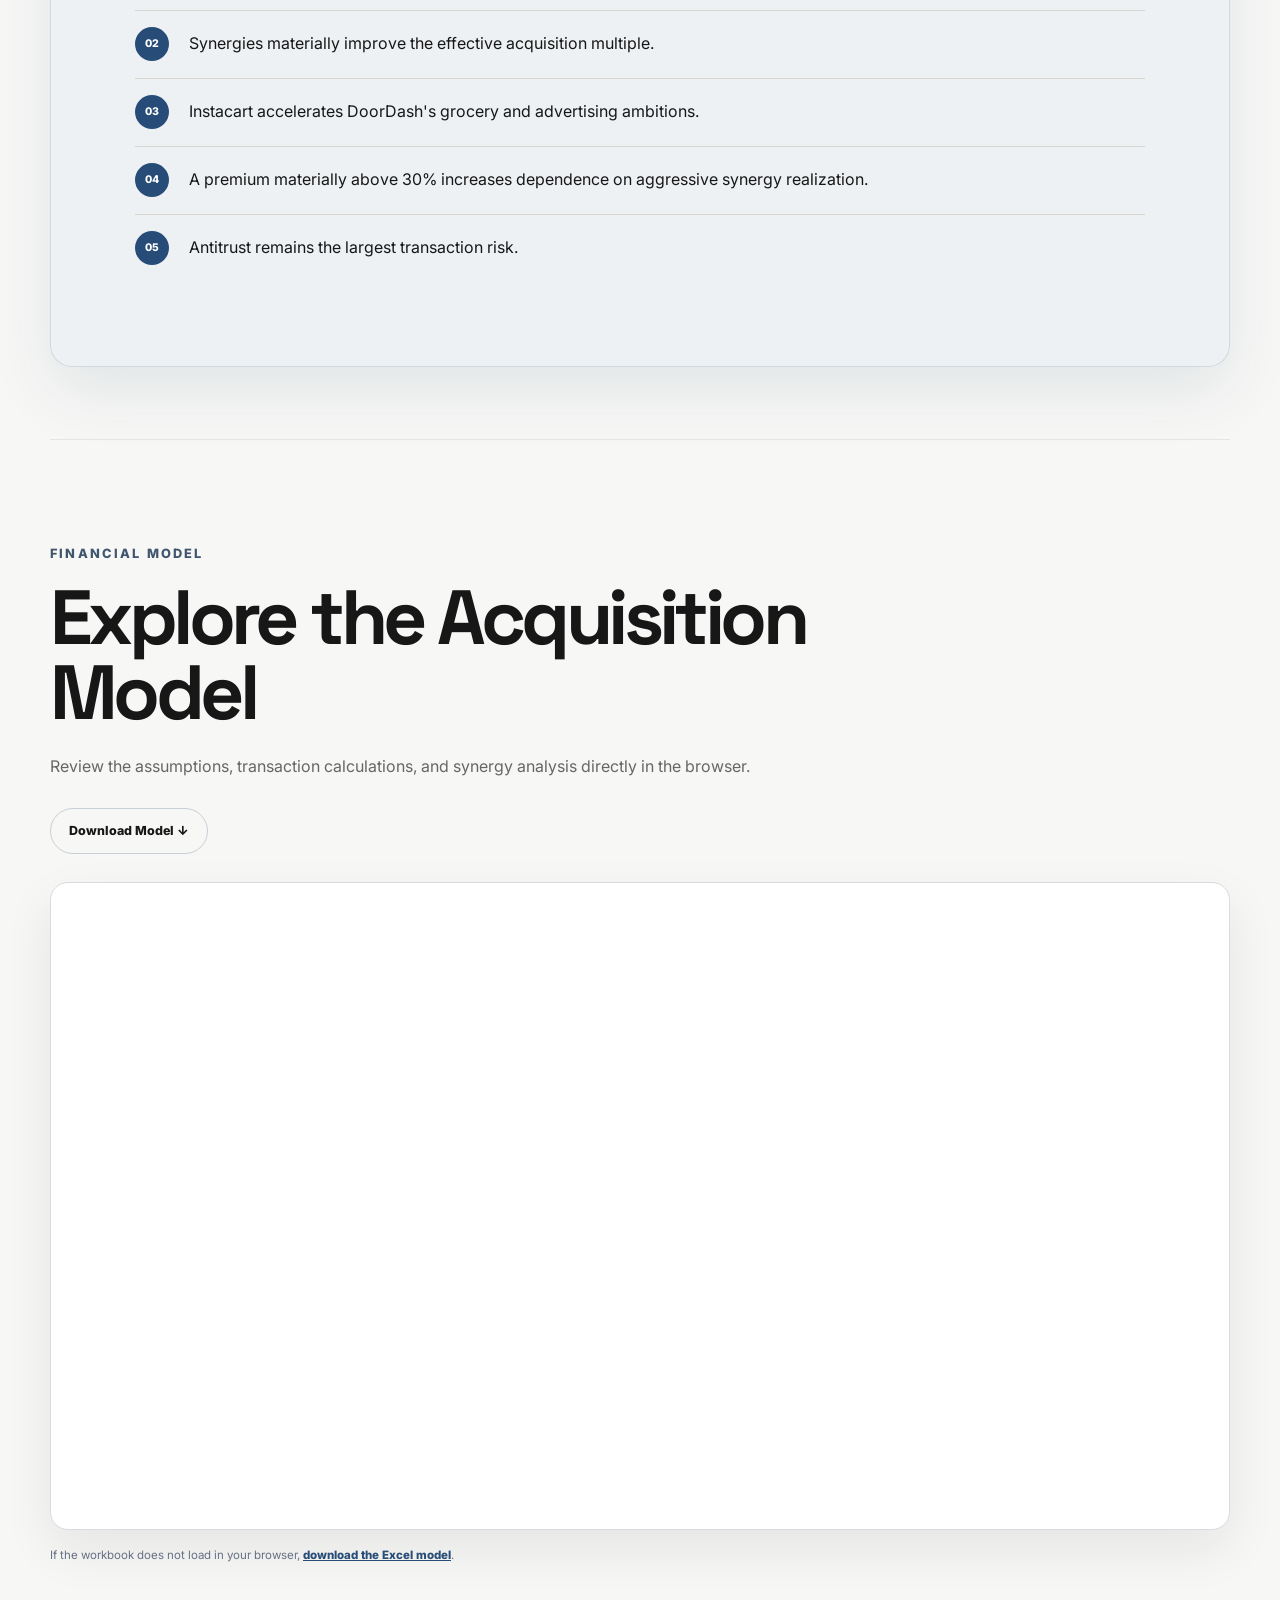
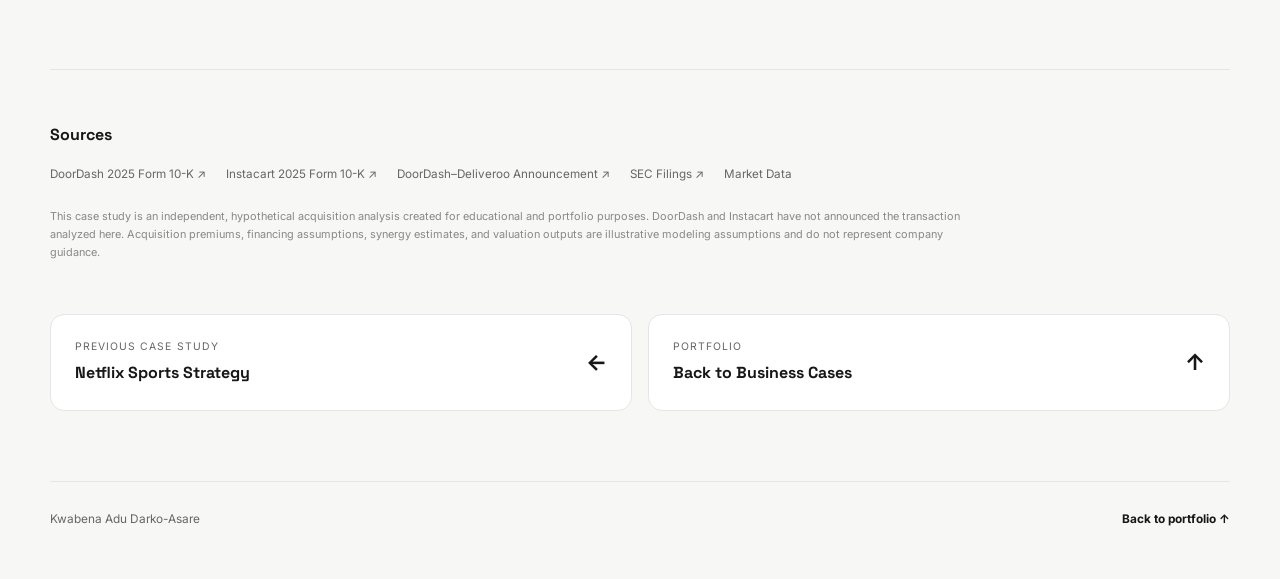
==== commit 84b41245: "Fix DoorDash model button text color" ====
--- a/doordash-instacart.html
+++ b/doordash-instacart.html
@@ -9,7 +9,7 @@
   <link rel="preconnect" href="https://fonts.gstatic.com" crossorigin>
   <link href="https://fonts.googleapis.com/css2?family=Space+Grotesk:wght@400;500;600;700&amp;family=Inter:wght@400;500;600;700&amp;display=swap" rel="stylesheet">
   <link rel="stylesheet" href="styles.css?v=20260922-33" />
-  <link rel="stylesheet" href="ma-case.css?v=20260923-16" />
+  <link rel="stylesheet" href="ma-case.css?v=20260923-17" />
 </head>
 <body class="ma-case-page">
   <header class="ma-nav">
--- a/ma-case.css
+++ b/ma-case.css
@@ -42,7 +42,7 @@
 .ma-button { min-height: 46px; padding: 0 18px; display: inline-flex; align-items: center; justify-content: center; border: 1px solid #c8cfd7; border-radius: 999px; background: transparent; color: #274c77; font-size: 0.78rem; font-weight: 800; text-decoration: none; transition: transform 180ms ease, border-color 180ms ease, background-color 180ms ease; }
 .ma-button:hover { transform: translateY(-2px); border-color: #274c77; }
 .ma-button:focus-visible { outline: 2px solid #274c77; outline-offset: 3px; }
-.ma-button-primary { border-color: #274c77; background: #274c77; color: #fff; }
+.ma-case-page .ma-button-primary { border-color: #274c77; background: #274c77; color: #fff; }
 .ma-tags { margin-top: 28px; display: flex; flex-wrap: wrap; gap: 8px; }
 .ma-tags span { padding: 7px 12px; border: 1px solid #d5dce5; border-radius: 999px; background: var(--ma-card); color: #40566f; font-size: 0.78rem; font-weight: 700; }
 .ma-disclosure { margin: 20px 0 0; color: #274c77; font-size: 0.72rem; }
